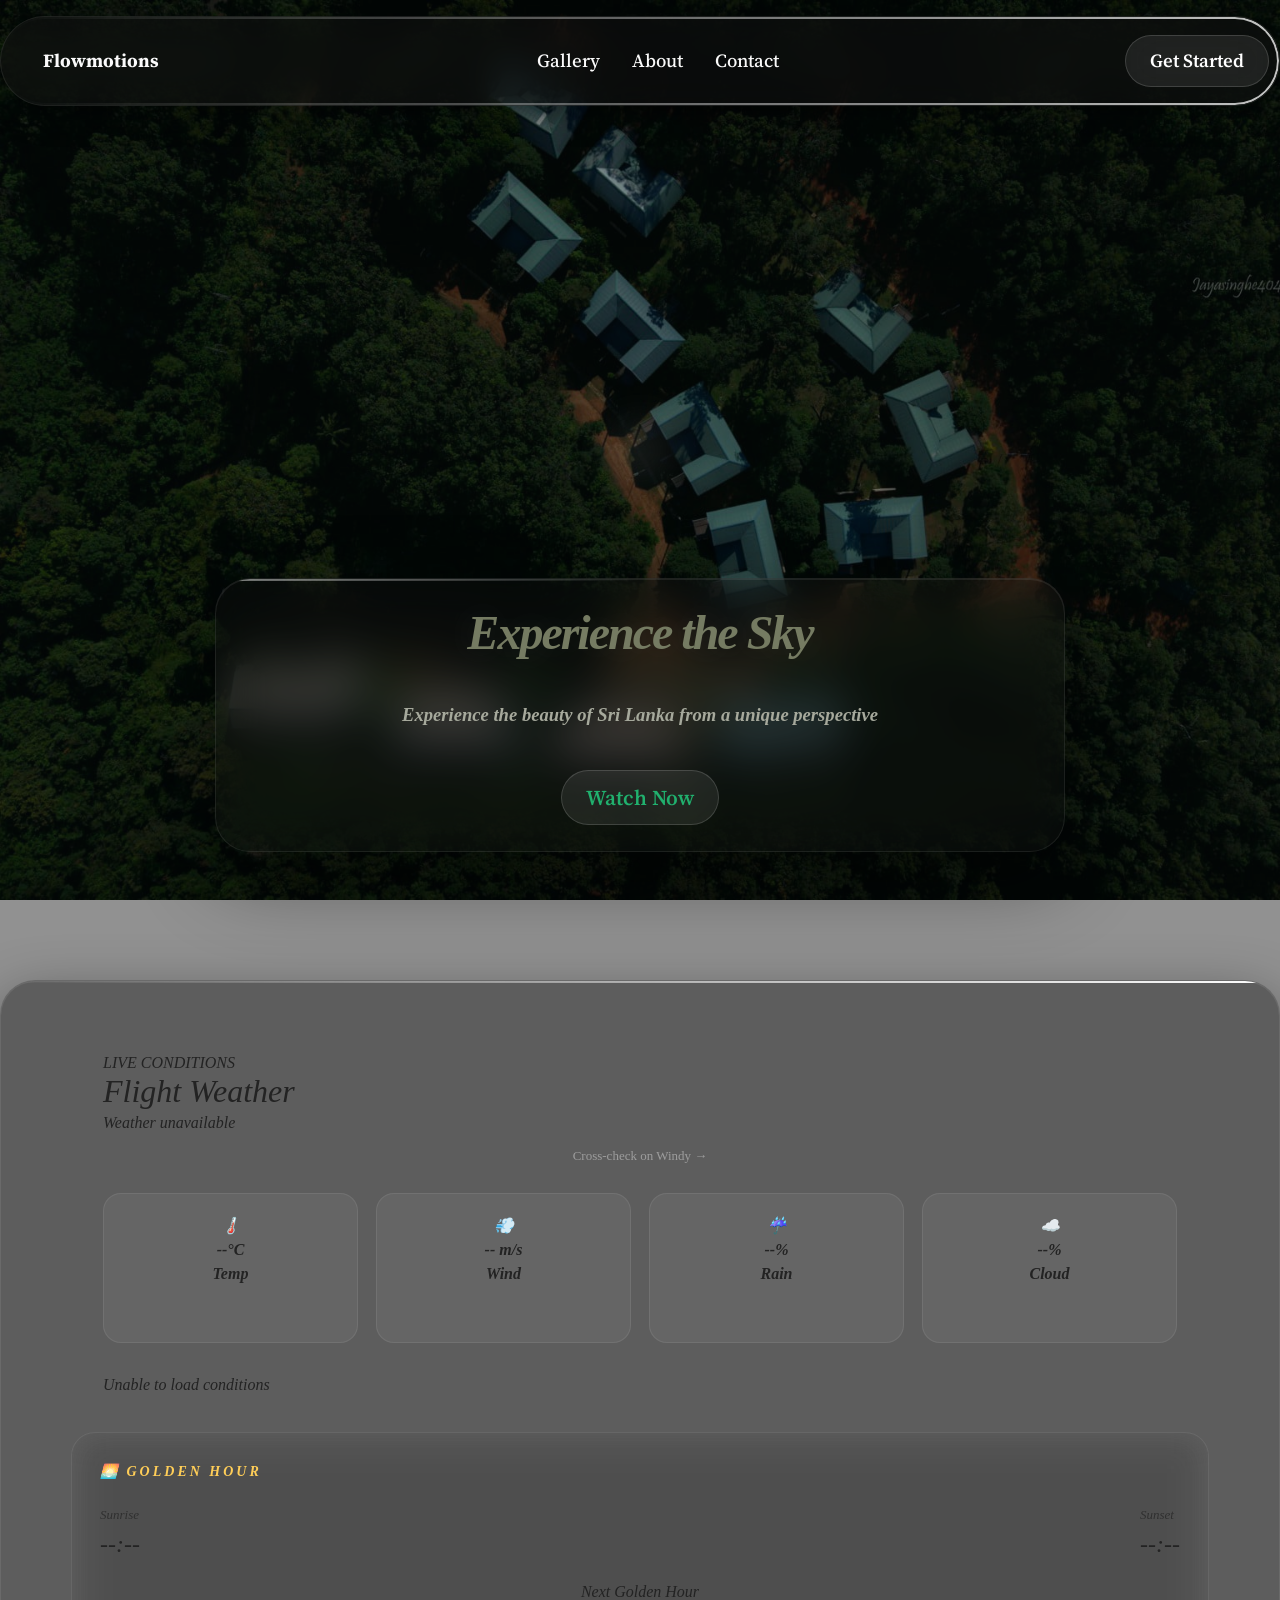
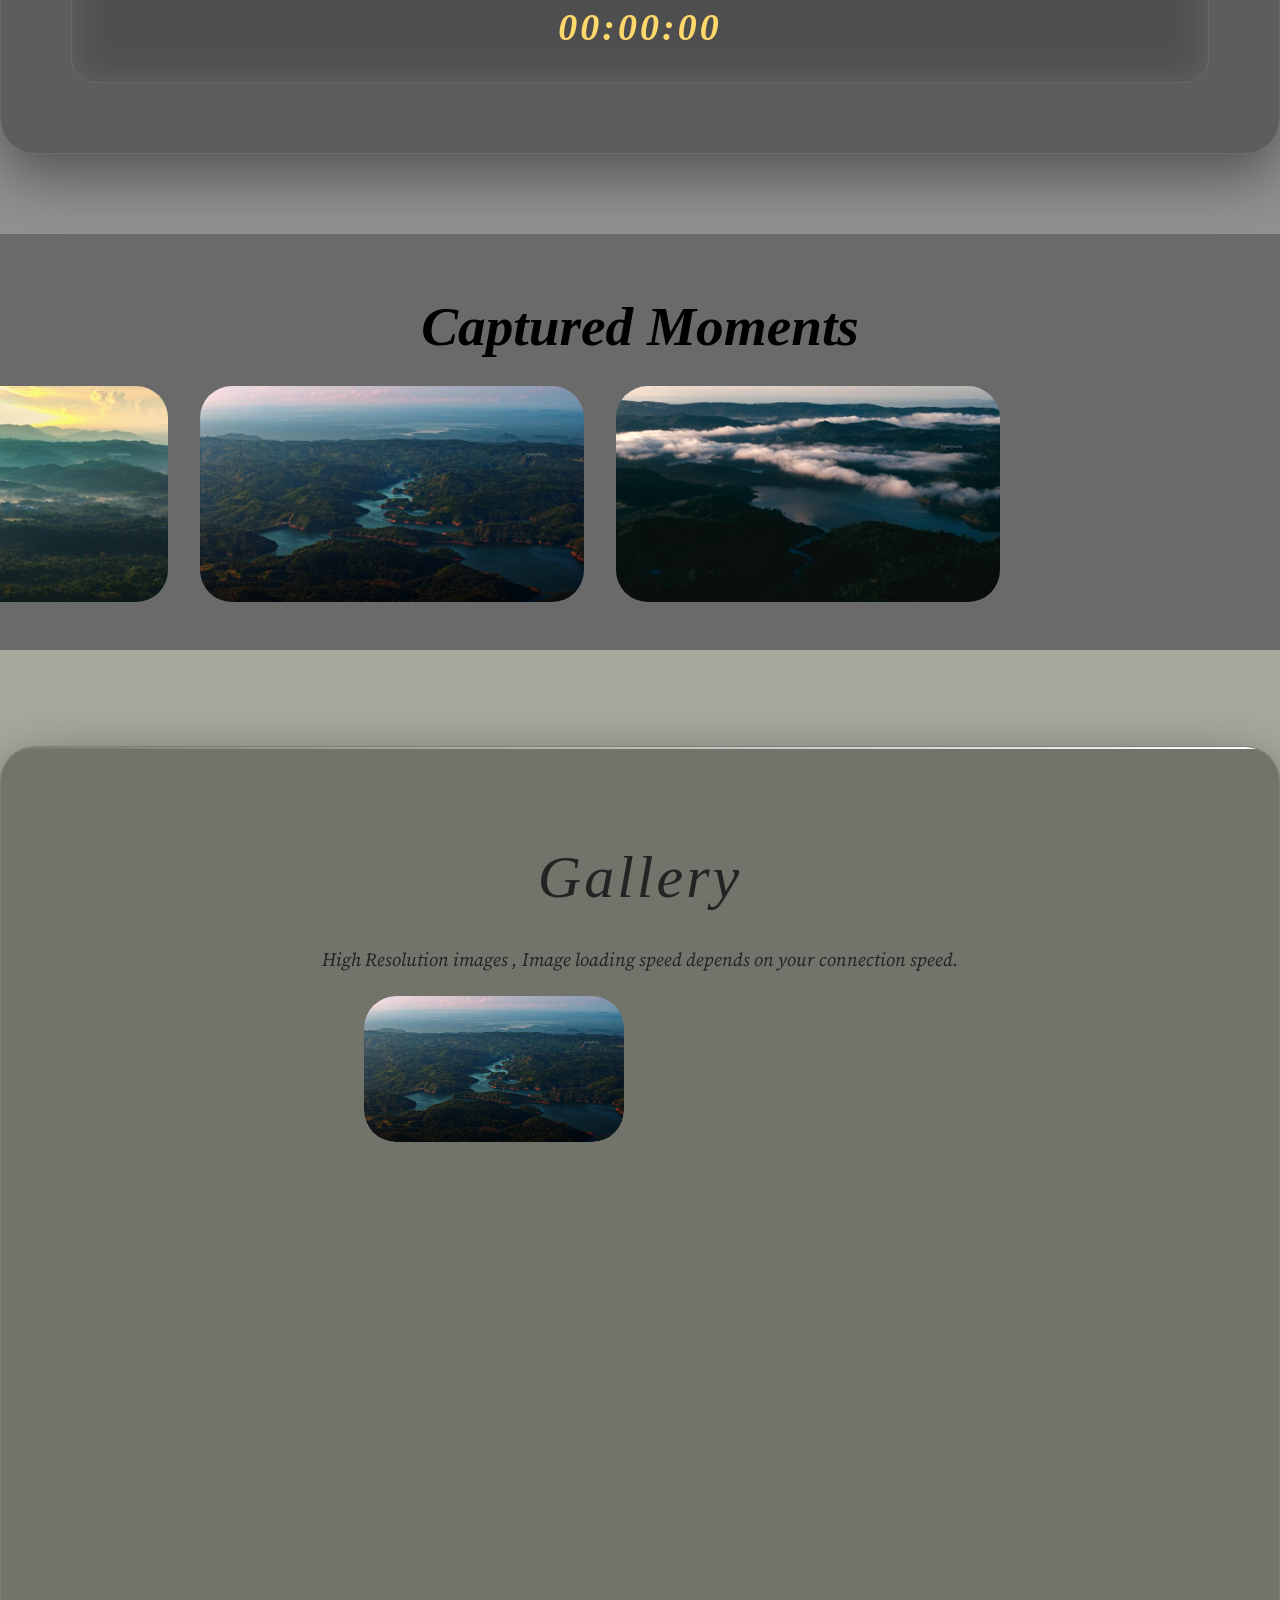
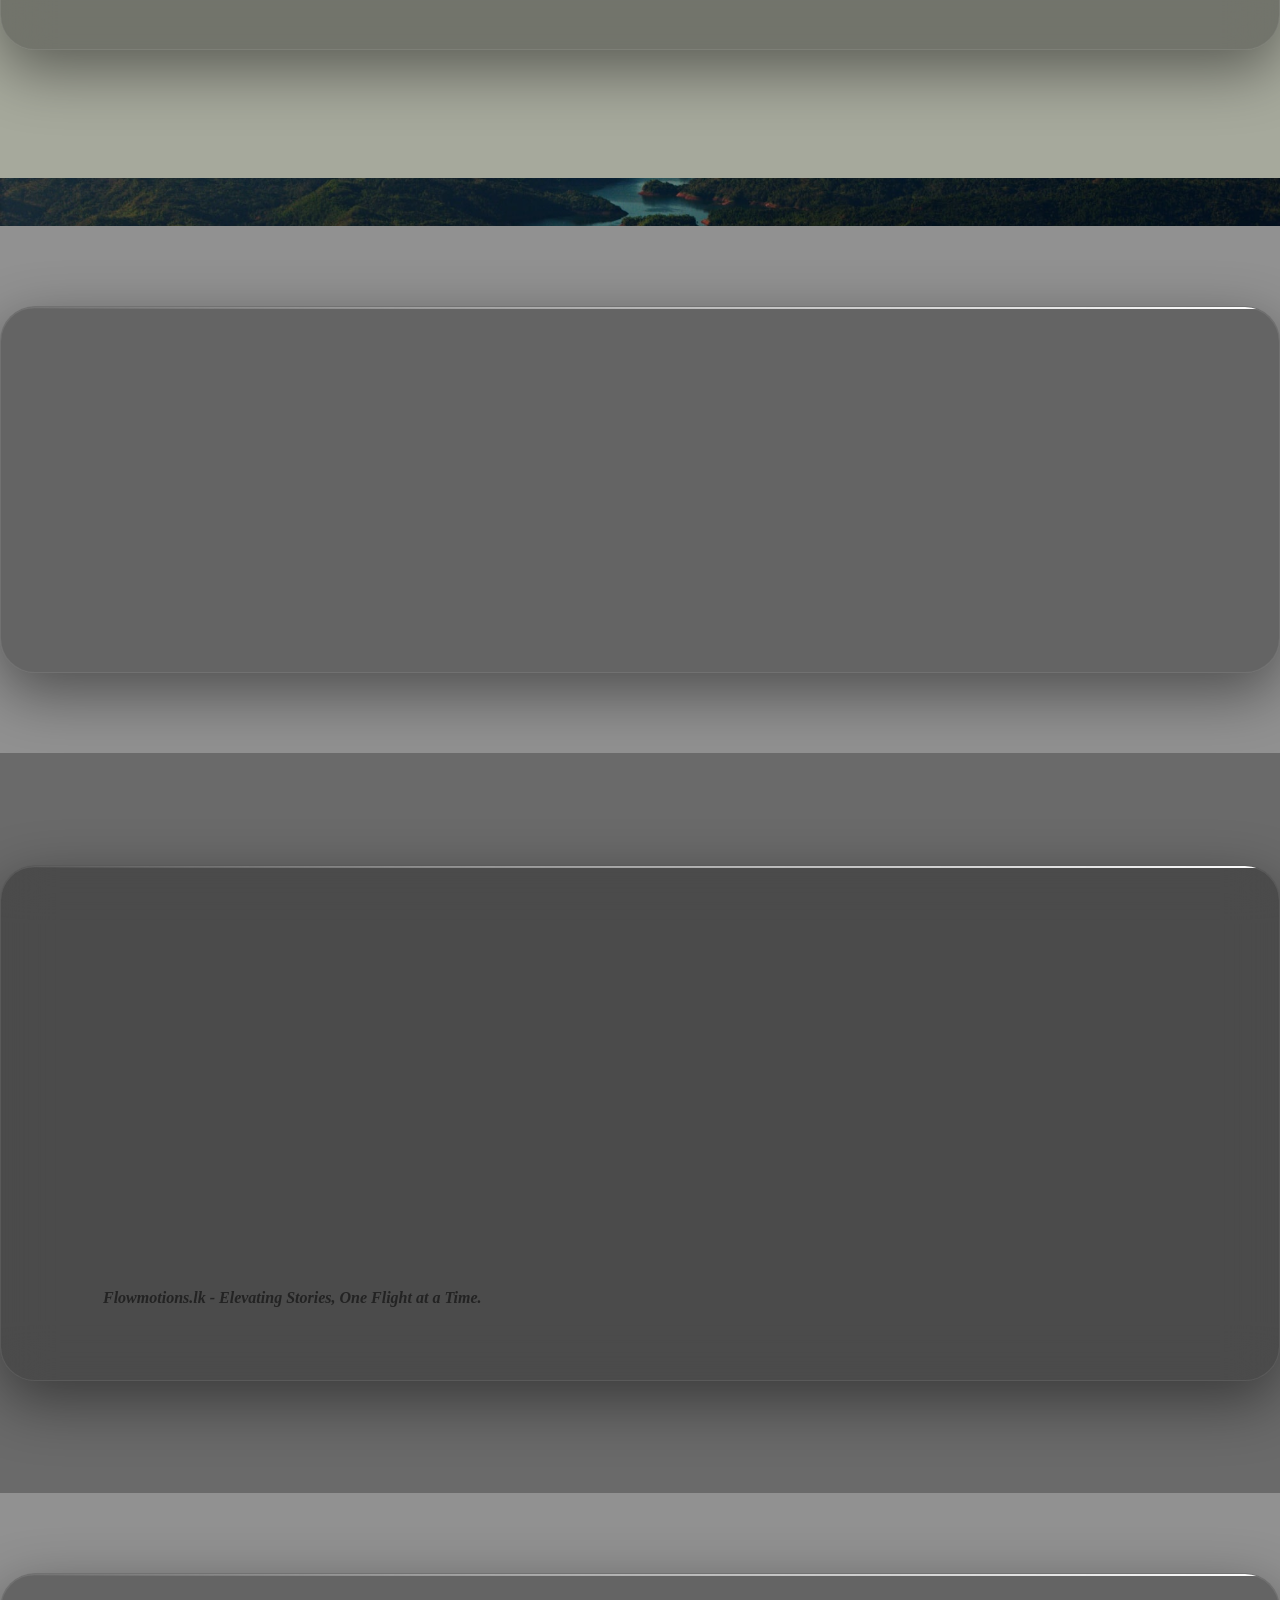
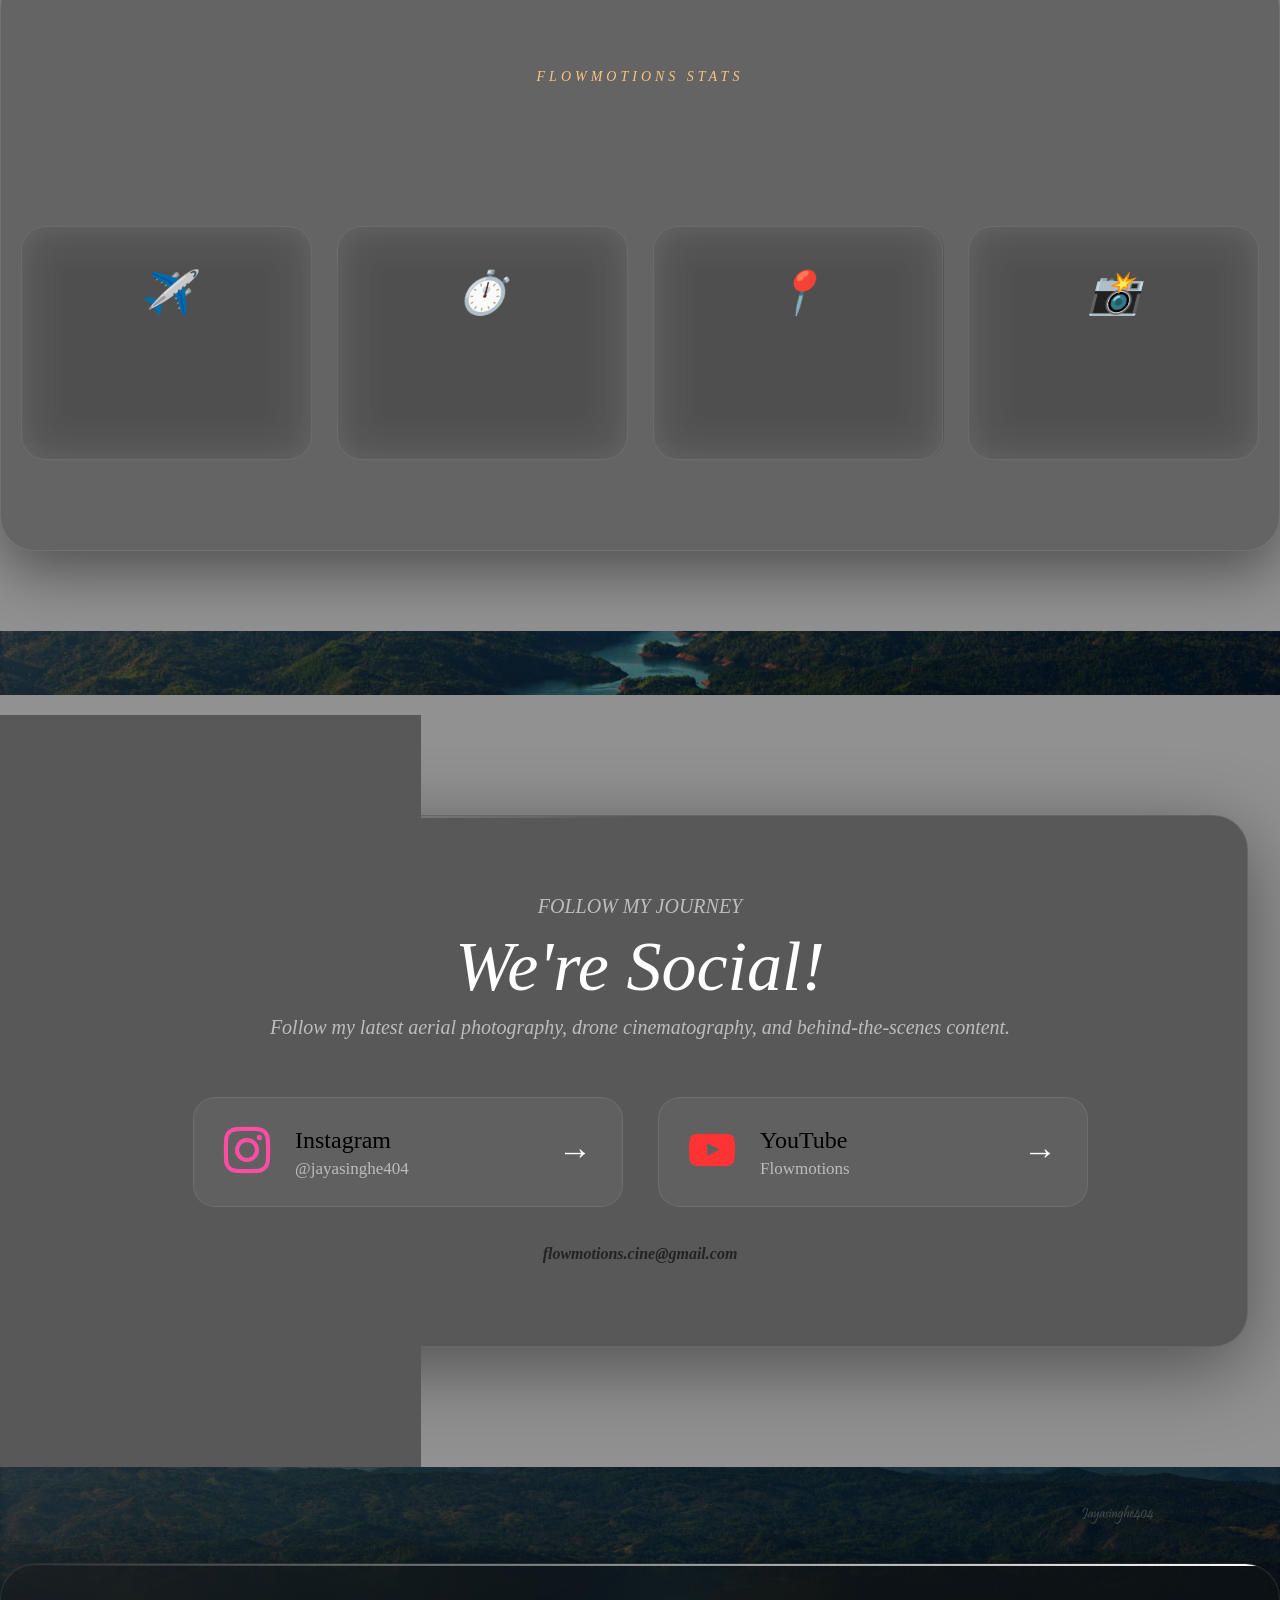
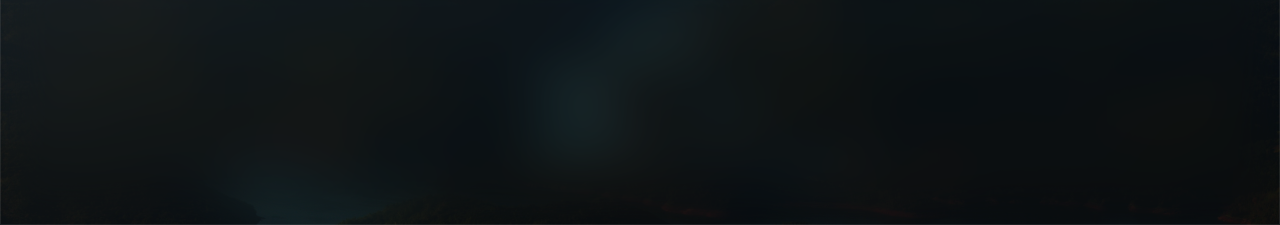
==== index.html @ 0fb9285e "Change video poster to local image asset Updated video poster image source to a local asset." ====
<!DOCTYPE html>

<html lang="en">
<head>
  <meta name="google-site-verification" content="vcNB2ekrt0d88tNezifN05sVceVccZGvPMyb8MnG2fQ" />
<meta charset="utf-8"/>
<meta name="referrer" content="strict-origin-when-cross-origin">
<meta content="IE=edge" http-equiv="X-UA-Compatible"/>
<meta content="Mobirise v6.1.12, mobirise.com" name="generator"/>
<meta content="width=device-width, initial-scale=1, minimum-scale=1" name="viewport"/><meta name="theme-color" content="#000000"/><link rel="preconnect" href="https://fonts.googleapis.com"><link rel="preconnect" href="https://fonts.gstatic.com" crossorigin>
<link href="assets/images/flowmotions-drone-logo.svg" rel="icon" type="image/svg+xml"/>
<link href="assets/images/flowmotions-drone-logo.svg" rel="apple-touch-icon"/><meta name="description" content="Flowmotions.lk is the portfolio of Theekshana Jayasinghe (Jayasinghe404), an NVQ Certified Drone Pilot specializing in professional aerial photography, drone videography, and cinematic content in Sri Lanka."/>
<title>Flowmotions.lk | Theekshana Jayasinghe (Jayasinghe404) | Drone Cinematography Sri Lanka</title>
<link href="assets/web/assets/mobirise-icons2/mobirise2.css" rel="stylesheet"/>
<link href="assets/bootstrap/css/bootstrap.min.css" rel="stylesheet"/>
<link href="assets/animatecss/animate.css" rel="stylesheet"/>
<link href="assets/dropdown/css/style.css" rel="stylesheet"/>
<link href="assets/socicon/css/styles.css" rel="stylesheet"/>
<link href="assets/theme/css/style.css" rel="stylesheet"/>
<link as="style" href="https://fonts.googleapis.com/css2?family=Source+Serif+4:wght@400;700&amp;display=swap&amp;display=swap" onload="this.onload=null;this.rel='stylesheet'" rel="preload"/>
<noscript><link href="https://fonts.googleapis.com/css2?family=Source+Serif+4:wght@400;700&amp;display=swap&amp;display=swap" rel="stylesheet"/></noscript>
<link as="style" href="assets/mobirise/css/mbr-additional.css?v=WQmqEn" rel="preload"/><link href="assets/mobirise/css/mbr-additional.css?v=WQmqEn" rel="stylesheet" type="text/css"/>
<script type="application/ld+json">

   {
  "@type": "Person",
  "@id": "https://flowmotions.lk/#person",
  "name": "Theekshana Jayasinghe",
  "alternateName": "Jayasinghe404",
  "jobTitle": "NVQ Certified Drone Pilot",
  "description": "Founder of Flowmotions.lk and an NVQ Certified Drone Pilot specializing in drone photography, aerial videography, and cinematic content across Sri Lanka.",
  "url": "https://flowmotions.lk",
  "image": "https://flowmotions.lk/assets/theekshana.jpg",
  "sameAs": [
    "https://www.instagram.com/jayasinghe404/"
  ]
}
</script>
<style>



html,
body{
    background:#919191;
    margin:0;
    padding:0;
}

/*=========================
FLOWMOTIONS HERO GLASS
=========================*/

.glass-hero{

max-width:850px;

margin:auto;

padding:70px 60px;

background:rgba(18,18,18,.28);

backdrop-filter:blur(24px);
-webkit-backdrop-filter:blur(24px);

border:1px solid rgba(255,255,255,.08);

border-radius:35px;

box-shadow:
0 25px 80px rgba(0,0,0,.45),
inset 0 1px rgba(255,255,255,.08);

position:relative;

overflow:hidden;

}

.glass-hero::before{

content:"";

position:absolute;

top:0;

left:-150%;

width:200%;

height:2px;

background:linear-gradient(
90deg,
transparent,
rgba(255,255,255,.9),
transparent
);

animation:heroLine 4s linear infinite;

}

@keyframes heroLine{

0%{
left:-150%;
}

100%{
left:150%;
}

}


.glass-hero{

text-align:center;

}


.glass-hero .display-1{

font-size:clamp(2rem,5vw,3rem);

letter-spacing:-2px;

text-shadow:
0 0 35px rgba(255,255,255,.12);

}



.btn{

border-radius:40px!important;

background:rgba(255,255,255,.08)!important;

backdrop-filter:blur(20px);

border:1px solid rgba(255,255,255,.15)!important;

transition:
transform .25s,
box-shadow .25s,
background .25s;

}

.btn:hover{

transform:translateY(-5px);

box-shadow:
0 15px 40px rgba(255,255,255,.15);

}





.glass-section{

background:rgba(18,18,18,.35);

backdrop-filter:blur(25px);

-webkit-backdrop-filter:blur(25px);

border:1px solid rgba(255,255,255,.08);

border-radius:35px;

box-shadow:
0 20px 60px rgba(0,0,0,.45),
inset 0 1px rgba(255,255,255,.08);

padding:70px;

margin:80px auto;

position:relative;

overflow:hidden;

}

.glass-section::before{
  content:"";
  position:absolute;
  left:0;
  top:0;
  width:200%;
  height:2px;
  background:linear-gradient(
    90deg,
    transparent,
    white,
    transparent
  );
  transform:translateX(-75%);
  will-change:transform;
  animation:glassLine 8s linear infinite;
  pointer-events:none;
  isolation:isolate;
  transform:translateZ(0);
}

@keyframes glassLine{
  0%{transform:translateX(-75%);}
  100%{transform:translateX(75%);}
}





/*==========================
FLOWMOTIONS SOCIAL SECTION
===========================*/

#social06-4{

padding:120px 0;

background:transparent;

}

.glass-social{

position:relative;

padding:80px;

border-radius:35px;

background:rgba(20,20,20,.45);

backdrop-filter:blur(25px);

border:1px solid rgba(255,255,255,.08);

box-shadow:
0 20px 80px rgba(0,0,0,.45);

overflow:hidden;

}

.glass-social::before{

content:"";

position:absolute;

left:-150%;

top:0;

width:200%;

height:2px;

background:linear-gradient(
90deg,
transparent,
white,
transparent
);

animation:shine 6s linear infinite;

}

.glass-social::after{

content:"";

position:absolute;

width:300px;

height:300px;

border-radius:50%;

background:white;

opacity:.03;

filter:blur(80px);

right:-120px;

top:-120px;

}

.social-heading{

text-align:center;

margin-bottom:60px;

}

.social-heading span{

color:#9d9d9d;

letter-spacing:8px;

font-size:13px;

}

.social-heading h2{

font-size:70px;

margin:15px 0;

color:#fff;

}

.social-heading p{

font-size:20px;

color:#bdbdbd;

}

.social-grid{

display:flex;

justify-content:center;

gap:35px;

flex-wrap:wrap;

}

.glass-card{

width:430px;

height:110px;

display:flex;

align-items:center;

padding:0 30px;

border-radius:22px;

background:rgba(255,255,255,.05);

border:1px solid rgba(255,255,255,.08);

text-decoration:none;

transition:.45s;

position:relative;

overflow:hidden;

}

.glass-card::before{

content:"";

position:absolute;

left:-150%;

top:0;

width:120%;

height:100%;

background:linear-gradient(
90deg,
transparent,
rgba(255,255,255,.15),
transparent
);

transition:1s;

}

.glass-card:hover::before{

left:150%;

}

.glass-card:hover{

transform:translateY(-10px) scale(1.02);

border-color:#ffffff;

box-shadow:
0 20px 60px rgba(255,255,255,.12);

}

.icon{

font-size:46px;

margin-right:25px;

}

.instagram .icon{

color:#ff4da6;

}

.youtube .icon{

color:#ff3333;

}

.text{

flex:1;

}

.text h3{

margin:0;

font-size:28px;

color:white;

}

.text p{

margin:5px 0 0;

font-size:17px;

color:#bcbcbc;

}

.arrow{

font-size:34px;

color:white;

transition:.4s;

}

.glass-card:hover .arrow{

transform:translateX(10px);

}

@keyframes shine{

0%{
left:-150%;
}

100%{
left:150%;
}

}

@media(max-width:768px){

.glass-social{

padding:45px 25px;

}

.social-heading h2{

font-size:42px;

}

.glass-card{

width:100%;

}

}



body::before{

content:"";

position:fixed;

width:100px;

height:100px;

border-radius:50%;

pointer-events:none;

left:var(--mouse-x);

top:var(--mouse-y);

transform:translate3d(-50%,-50%,0);

background:radial-gradient(circle,
rgba(255,255,255,.08),
transparent 70%);

filter:blur(10px);

mix-blend-mode:screen;

z-index:9999;

will-change:transform;

}


    


.credit-text{
    text-align:center;
    font-family:Arial, Helvetica, sans-serif;
    font-size:18px;
    font-weight:600;
    margin:20px 0;
    animation:float 3s ease-in-out infinite;
}

.credit-text span{
    background:linear-gradient(
        90deg,
        #b9b9b9,
        #cfcfcf,
        #a1a0a0,
        #000000,
        #8d8d8d,
        #d2d2d2
    );
    background-size:400% auto;
    -webkit-background-clip:text;
    -webkit-text-fill-color:transparent;
    animation:gradient 6s linear infinite;
    text-shadow:0 0 12px rgba(0,212,255,0.4);
}

@keyframes gradient{
    0%{
        background-position:0%;
    }
    100%{
        background-position:400%;
    }
}

@keyframes float{
    0%,100%{
        transform:translateY(0px);
    }
    50%{
        transform:translateY(-3px);
    }
}
</style>
<style>
.gallery-image{
opacity:0;
transform:translateY(80px) scale(.9);
transition:opacity .8s ease,transform .8s ease;
}
.gallery-image.show{
opacity:1;
transform:translateY(0) scale(1);
}

/* Flowmotions custom navbar effects */
#menu-5-vhtKfx4bVu .container{
    background:rgba(18,18,18,.55)!important;
    backdrop-filter:blur(18px);
    border:1px solid rgba(255,255,255,.08);
    border-radius:1000px;
    box-shadow:0 8px 30px rgba(0,0,0,.35);
    transition:.35s;
}
#menu-5-vhtKfx4bVu .container::before{
    content:"";
    position:absolute;
    inset:0;
    border-radius:100px;
    padding:2px;
    background:linear-gradient(90deg,transparent,rgba(255,255,255,.95),transparent);
    background-size:250% 100%;
    -webkit-mask:linear-gradient(#fff 0 0) content-box,linear-gradient(#fff 0 0);
    -webkit-mask-composite:xor;
    mask-composite:exclude;
    animation:flowBorder 6s linear infinite;
    pointer-events:none;
}
@keyframes flowBorder{
    from{background-position:250% 0;}
    to{background-position:-250% 0;}
}
#menu-5-vhtKfx4bVu .nav-link{
    position:relative;
    transition:.3s;
}
#menu-5-vhtKfx4bVu .nav-link:hover{
    color:#fff!important;
}
#menu-5-vhtKfx4bVu .nav-link::after{
    content:"";
    position:absolute;
    left:50%;
    bottom:-6px;
    width:0;
    height:2px;
    background:#fff;
    transition:.35s;
    transform:translateX(-50%);
}
#menu-5-vhtKfx4bVu .nav-link:hover::after{
    width:100%;
}
#menu-5-vhtKfx4bVu .btn{
    animation:pulseGlow 2s infinite;
}
@keyframes pulseGlow{
    0%,100%{box-shadow:0 0 0 rgba(255,255,255,0);}
    50%{box-shadow:0 0 18px rgba(255,255,255,.35);}

}


/*=============================
FLOWMOTIONS PRELOADER
=============================*/

#preloader{

position:fixed;

inset:0;

background:#050505;

display:flex;

justify-content:center;

align-items:center;

z-index:999999;

transition:opacity .8s ease,
visibility .8s ease;

}

#preloader.hide{

opacity:0;

visibility:hidden;

pointer-events:none;

}

.loader-content{

text-align:center;

animation:loaderFade 1.2s ease;

}

.loader-logo{

font-size:60px;

letter-spacing:10px;

font-weight:700;

color:#ffffff;

margin-bottom:15px;

background:none;

-webkit-background-clip:unset;

-webkit-text-fill-color:#ffffff;

}

.loader-text{

color:#aaa;

font-size:18px;

letter-spacing:4px;

margin-bottom:40px;

}

.loader-bar{

width:260px;

height:3px;

background:#222;

border-radius:50px;

overflow:hidden;

margin:auto;

}

.loader-bar span{

display:block;

height:100%;

width:0;

background:white;

animation:loading 1.6s ease forwards;

box-shadow:
0 0 10px white,
0 0 20px white;

}

@keyframes loading{

0%{

width:0;

}

100%{

width:100%;

}

}

@keyframes logoShine{

0%{

background-position:0%;

}

100%{

background-position:300%;

}

}

@keyframes loaderFade{

from{

opacity:0;

transform:translateY(20px);

}

to{

opacity:1;

transform:translateY(0);

}

}

/* Footer fix */
#footer-5-vhtKfx7h3N .glass-section{
    margin:80px auto 0 !important;   /* top right bottom left */
    border-radius:35px 35px 0 0;
}

#footer-5-vhtKfx7h3N{
    margin:0 !important;
    padding-bottom:0 !important;
    
}


#vnwmRFEIcv-modal .modal-dialog{
  max-width:100vw !important;
  width:100vw !important;
  height:100vh !important;
  margin:0 !important;
  display:flex !important;
  align-items:center !important;
  justify-content:center !important;
}

#vnwmRFEIcv-modal .modal-content{
  width:90% !important;
  max-width:90% !important;
  height:100% !important;
  margin:0 auto !important;
  display:flex !important;
  align-items:center !important;
  justify-content:center !important;
  background:transparent !important;
}
#vnwmRFEIcv-modal .carousel-control-prev{
  left:0px !important;
  background:transparent !important;
}

#vnwmRFEIcv-modal .carousel-control-next{
  right:0px !important;
  background:transparent !important;
}




/* ===== Modal open/close animation ===== */
#vnwmRFEIcv-modal .modal-dialog{
  opacity:0;
  transform:scale(0.92);
  transition:opacity .35s ease, transform .35s ease;
}
#vnwmRFEIcv-modal.show .modal-dialog{
  opacity:1;
  transform:scale(1);
}

/* ===== Gallery thumbnail hover zoom ===== */
.item-wrapper{
  overflow:hidden;
  border-radius:12px;
}
.item-wrapper img{
  transition:transform .5s ease, filter .5s ease;
}
.item-wrapper:hover img{
  transform:scale(1.08);
  filter:brightness(1.1);
}
.icon-wrapper{
  transition:opacity .35s ease, transform .35s ease;
  opacity:0;
  transform:scale(0.8);
}
.item-wrapper:hover .icon-wrapper{
  opacity:1;
  transform:scale(1);
}

/* ===== Carousel arrows hover ===== */
#vnwmRFEIcv-modal .carousel-control-prev-icon,
#vnwmRFEIcv-modal .carousel-control-next-icon{
  transition:transform .3s ease, opacity .3s ease;
  opacity:0.6;
}
#vnwmRFEIcv-modal .carousel-control-prev:hover .carousel-control-prev-icon{
  transform:translateX(-6px);
  opacity:1;
}
#vnwmRFEIcv-modal .carousel-control-next:hover .carousel-control-next-icon{
  transform:translateX(6px);
  opacity:1;
}

/* ===== Close button hover ===== */
#vnwmRFEIcv-modal .close{
  transition:transform .35s ease, opacity .3s ease;
  opacity:0.7;
}
#vnwmRFEIcv-modal .close:hover{
  transform:rotate(90deg) scale(1.15);
  opacity:1;
}

/* ===== Carousel slide fade (smoother than default) ===== */
#vnwmRFEIcv-modal .carousel-item{
  transition:opacity 1s ease-in-out !important;
}

/* ===== Nav links underline slide (you already have this, adding a subtle nav shadow lift) ===== */
#menu-5-vhtKfx4bVu .navbar-brand a{
  transition:letter-spacing .4s ease;
}
#menu-5-vhtKfx4bVu .navbar-brand a:hover{
  letter-spacing:2px;
}

/* ===== Social cards subtle float on load ===== */
.glass-card{
  animation:cardFadeUp .6s ease both;
}
.glass-card:nth-child(2){
  animation-delay:.15s;
}
@keyframes cardFadeUp{
  from{opacity:0; transform:translateY(25px);}
  to{opacity:1; transform:translateY(0);}
}

/*.........................................................*/

/* ============================================
   GLOBAL ANIMATIONS PASS
   ============================================ */

/* ===== Smooth scrolling ===== */
html{
  scroll-behavior:smooth;
}

/* ===== Fade-up utility (used by scroll-reveal JS) ===== */
.reveal-up{
  opacity:0;
  transform:translateY(40px);
  transition:opacity .8s ease, transform .8s ease;
}
.reveal-up.reveal-visible{
  opacity:1;
  transform:translateY(0);
}

/* ===== Hero section entrance ===== */
.glass-hero .display-1{
  animation:heroFadeDown 1s ease both;
}
.glass-hero .display-4{
  animation:heroFadeUp 1s ease .2s both;
}
.glass-hero .mbr-section-btn{
  animation:heroFadeUp 1s ease .4s both;
}
@keyframes heroFadeDown{
  from{opacity:0; transform:translateY(-30px);}
  to{opacity:1; transform:translateY(0);}
}
@keyframes heroFadeUp{
  from{opacity:0; transform:translateY(30px);}
  to{opacity:1; transform:translateY(0);}
}

/* ===== Hero button pulse + hover lift already exists via .btn, add glow pulse to Watch Now ===== */
.btn.btn-success-outline{
  animation:btnPulse 2.5s ease-in-out infinite;
}
@keyframes btnPulse{
  0%,100%{box-shadow:0 0 0 rgba(255,255,255,0);}
  50%{box-shadow:0 0 25px rgba(255,255,255,.25);}
}

/* ===== Marquee row (Captured Moments) — smooth continuous scroll ===== */
.grid-container-3{
  animation:marqueeScroll 30s linear infinite;
}
.grid-container:hover .grid-container-3{
  animation-play-state:paused;
}
@keyframes marqueeScroll{
  from{transform:translate3d(0,0,0);}
  to{transform:translate3d(-25%,0,0);}
}
.grid-item img{
  transition:transform .6s ease, filter .6s ease;
}
.grid-item:hover img{
  transform:scale(1.06);
  filter:brightness(1.1) saturate(1.15);
}


/* ===== Gallery section heading reveal ===== */
#gallery01-8 .content-head,
#gallery07-6 .content-head{

  transform:translateY(25px);
  transition:opacity .8s ease, transform .8s ease;
}
#gallery01-8 .content-head.reveal-visible,
#gallery07-6 .content-head.reveal-visible{
  opacity:1;
  transform:translateY(0);
}

/* ===== About section image + text ===== */
.article4 .image-wrapper img{
  transition:transform .6s ease, box-shadow .6s ease;
  border-radius:30px;
  
}

.article4 .image-wrapper img{
    width: 70%;
    max-width: 75%;
    height: 70%;
    border-radius: 30px;
}

.article4 .image-wrapper:hover img{
  transform:scale(1.00) rotate(-0.5deg);
  box-shadow:0 25px 60px rgba(254, 252, 252, 0.49);
}
.article4 .text-wrapper{
  transition:transform .3s ease;
}

/* ===== Social cards already animate on load; add hover glow pulse ===== */
.glass-card{
  will-change:transform;
}
.glass-card .icon{
  transition:transform .4s ease;
}
.glass-card:hover .icon{
  transform:scale(1.2) rotate(-8deg);
}



/* ===== Navbar entrance on load ===== */
#menu-5-vhtKfx4bVu .container{
  animation:navDrop .8s ease both;
}
@keyframes navDrop{
  from{opacity:0; transform:translateY(-25px);}
  to{opacity:1; transform:translateY(0);}
}

/* ===== Preloader logo pulse while loading ===== */
.loader-logo{
  animation:loaderFade 1.2s ease, logoGlow 1.6s ease-in-out infinite;
}
@keyframes logoGlow{
  0%,100%{text-shadow:0 0 10px rgba(255,255,255,.2);}
  50%{text-shadow:0 0 25px rgba(255,255,255,.6);}
}

/* ===== Section headings — subtle letter-spacing expand on view ===== */
.mbr-section-title{
  transition:letter-spacing .6s ease;
}

/* ===== Respect reduced motion preference ===== */
@media (prefers-reduced-motion: reduce){
  *{
    animation-duration:.001ms !important;
    animation-iteration-count:1 !important;
    transition-duration:.001ms !important;
    scroll-behavior:auto !important;
  }
}
/*non clickable*/

#gallery07-6 .mbr-section-title{
  transition:transform .2000s ease-out;
  cursor:default;
  user-select:none;
  will-change:transform;
}
#gallery07-6 .mbr-section-title{
  cursor:default;
  user-select:none;
  will-change:transform;
  transition:transform .1500s ease-out;
}


#flight-conditions.glass-section{
  backdrop-filter:none !important;
  -webkit-backdrop-filter:none !important;
  background:rgba(52, 52, 52, 0.55) !important;
}


.weather-grid{
    display:grid;
    grid-template-columns:repeat(4,1fr);
    gap:18px;
    margin:30px auto;
}

.weather-card{
    width:100%;
    min-height:150px;
    padding:20px 12px;
    border-radius:18px;
    background:rgba(255,255,255,.05);
    border:1px solid rgba(255,255,255,.08);
    text-align:center;
    transition:.3s;
}

.weather-card:hover{
    transform:translateY(-6px);
    border-color:#fff;
}

@media (max-width:768px){

.weather-grid{
    display:grid;
    grid-template-columns:repeat(2,minmax(140px,1fr));
    gap:18px;
    justify-content:center;
}

.weather-card{
    min-height:170px;
    padding:20px 14px;
}

.w-icon{
    font-size:30px;
}

.w-value{
    font-size:22px;
    line-height:1.2;
}

.w-label{
    font-size:15px;
    line-height:1.3;
    word-break:keep-all;
}
.weather-grid{
    max-width:340px;
    margin:35px auto;
}
}



.flight-section{
    padding:90px 20px;
    text-align:center;
}

.flight-subtitle{
    color:#f9c57d;
    font-size:14px;
    letter-spacing:4px;
    text-transform:uppercase;
}

.flight-title{
    font-size:52px;
    margin:10px 0;
    color:#fff;
}

.flight-desc{
    color:#bdbdbd;
    margin-bottom:50px;
}

.flight-grid{
    display:grid;
    grid-template-columns:repeat(4,1fr);
    gap:25px;
}

.flight-card{
    background:rgba(255,255,255,.05);
    backdrop-filter:blur(20px);
    border:1px solid rgba(255,255,255,.08);
    border-radius:24px;
    padding:35px 20px;
    transition:.4s;
}

.flight-card:hover{
    transform:translateY(-10px);
    border-color:#ffffff;
    box-shadow:0 20px 50px rgb(255, 255, 255);
}

.flight-icon{
    font-size:42px;
    margin-bottom:15px;
}

.flight-card h3{
    font-size:42px;
    color:#fff;
    margin:10px 0;
}

.flight-card p{
    color:#cfcfcf;
    letter-spacing:1px;
}

@media(max-width:768px){

.flight-grid{
    grid-template-columns:repeat(2,1fr);
}

.flight-card{
    padding:25px 15px;
}

.flight-title{
    font-size:36px;
}

.flight-card h3{
    font-size:30px;
}

}



.golden-card{

margin-top:35px;

padding:28px;

border-radius:24px;

background:rgba(255,255,255,.05);

border:1px solid rgba(255,255,255,.08);

backdrop-filter:blur(18px);

}

.golden-header{

font-size:14px;

letter-spacing:3px;

color:#ffce58;

margin-bottom:20px;

}

.golden-grid{

display:flex;

justify-content:space-between;

margin-bottom:20px;

}

.golden-label{

font-size:13px;

opacity:.7;

}

.golden-grid h3{

margin-top:6px;

font-size:24px;

}

.countdown{

text-align:center;

}

.countdown p{

opacity:.7;

margin-bottom:8px;

}

#goldenCountdown{

font-size:38px;

color:#ffd86b;

font-weight:700;

letter-spacing:3px;

}

@media(max-width:768px){

.golden-grid{

flex-direction:column;

gap:20px;

}

#goldenCountdown{

font-size:28px;

}

}


/* ============================================
   MOBILE OPTIMIZATION PASS
   ============================================ */
@media(max-width:768px){

  /* ===== Hero ===== */
  .glass-hero{
    max-width:92%;
    padding:40px 22px;
    border-radius:24px;
  }
  .glass-hero .display-1{
    font-size:1.9rem;
    letter-spacing:-1px;
  }
  .glass-hero .display-4{
    font-size:15px;
    line-height:1.5;
  }

  /* ===== All glass sections ===== */
  .glass-section{
    padding:35px 20px;
    margin:40px auto;
    border-radius:24px;
    width:92%;
  }

  /* ===== Navbar ===== */
  #menu-5-vhtKfx4bVu .container{
    border-radius:24px;
    padding:8px 16px;
  }
  #menu-5-vhtKfx4bVu .navbar-caption{
    font-size:20px;
  }
  .navbar-collapse{
    background:rgba(15,15,15,.92);
    backdrop-filter:blur(20px);
    border-radius:18px;
    padding:15px;
    margin-top:10px;
  }

  /* ===== Weather heading ===== */
  .weather-heading h2{
    font-size:34px;
  }
  .weather-heading span{
    font-size:11px;
    letter-spacing:5px;
  }
  .flight-status{
    font-size:14px;
    padding:16px 18px;
  }

  /* ===== Golden hour card ===== */
  .golden-card{
    padding:20px;
  }

  /* ===== Flight stats ===== */
  .flight-title{
    font-size:32px;
  }
  .flight-desc{
    font-size:14px;
    margin-bottom:30px;
  }
  .flight-card{
    padding:22px 14px;
  }
  .flight-card h3{
    font-size:26px;
  }
  .flight-icon{
    font-size:32px;
  }

  /* ===== Gallery heading ===== */
  #gallery01-8 h3 em{
    font-size:38px !important;
  }
  #gallery01-8 .mbr-section-subtitle{
    font-size:14px;
  }

  /* ===== Captured Moments marquee ===== */
  #gallery07-6 .mbr-section-title em{
    font-size:26px;
  }
  .grid-item img{
    height:180px;
    object-fit:cover;
  }

  /* ===== About section ===== */
  .article4 .image-wrapper{
    margin-bottom:25px;
  }
  .article4 .text-wrapper h1{
    font-size:30px;
  }
  .article4 .text-wrapper p{
    font-size:15px;
  }

  /* ===== Social section ===== */
  .social-heading h2{
    font-size:36px;
  }
  .social-heading p{
    font-size:15px;
  }
  .glass-card{
    height:auto;
    padding:18px 20px;
  }
  .icon{
    font-size:34px;
    margin-right:16px;
  }
  .text h3{
    font-size:20px;
  }
  .text p{
    font-size:14px;
  }

  /* ===== Footer ===== */
  #footer-5-vhtKfx7h3N .copyright{
    font-size:13px;
    line-height:1.6;
  }

  /* ===== Gallery modal (lightbox) tighter on mobile ===== */
  #vnwmRFEIcv-modal .modal-content{
    width:100% !important;
  }
  #vnwmRFEIcv-modal .carousel-control-prev,
  #vnwmRFEIcv-modal .carousel-control-next{
    width:44px !important;
  }

  /* ===== Reduce blur intensity for phone GPUs (perf) ===== */
  .glass-hero,
  .glass-section,
  .glass-social,
  .flight-card,
  .golden-card{
    backdrop-filter:blur(14px) !important;
    -webkit-backdrop-filter:blur(14px) !important;
  }

  /* ===== Disable heavy hover-only effects on touch (they can stick after tap) ===== */
  .item-wrapper:hover img{
    transform:none;
  }
  .article4 .image-wrapper:hover img{
    transform:none;
  }
}

/* ===== Kill mouse-follow glow + dodge-text on touch devices entirely ===== */
@media(hover:none) and (pointer:coarse){
  body::before{
    display:none !important;
  }
}

.bts-grid{
    display:grid;
    grid-template-columns:repeat(auto-fit,minmax(320px,1fr));
    gap:25px;
    margin-top:35px;
}

.bts-card{

    background:rgba(255,255,255,.05);
    backdrop-filter:blur(18px);
    border:1px solid rgba(255,255,255,.08);

    border-radius:22px;

    padding:18px;

    overflow:hidden;

    transition:
        transform .35s ease,
        box-shadow .35s ease,
        border-color .35s ease;

}

.bts-card:hover{

    transform:translateY(-10px) scale(1.02);

    border-color:white;

    box-shadow:
        0 20px 50px rgba(255,255,255,.15);

}
.bts-card:hover{
    transform:translateY(-8px);
}

.bts-card video{

    width:100%;

    height:240px;

    object-fit:cover;

    border-radius:16px;

    transition:transform .5s ease;

}
.bts-card:hover video{

    transform:scale(1.05);

}

.bts-card::before{

    content:"";

    position:absolute;

    left:-150%;

    top:0;

    width:220%;

    height:2px;

    background:linear-gradient(
        90deg,
        transparent,
        white,
        transparent
    );

    animation:btsShine 6s linear infinite;

}

@keyframes btsShine{

    from{
        left:-150%;
    }

    to{
        left:150%;
    }

}

.bts-card h4{
    margin-top:18px;
}

.bts-card p{
    opacity:.8;
}




</style></head>
<body id="top">
<!-- Analytics -->
<!-- Google tag (gtag.js) -->
<script async="" src="https://www.googletagmanager.com/gtag/js?id=G-R07HFPCK7S"></script>
<script>
  window.dataLayer = window.dataLayer || [];
  function gtag(){dataLayer.push(arguments);}
  gtag('js', new Date());

  gtag('config', 'G-R07HFPCK7S');
</script>
<!-- /Analytics -->

<div id="preloader">

    <div class="loader-content">

        <p class="loader-logo">
            <em style="font-weight: bold; font-family: 'Monaco', 'Trebuchet MS';color: #ffffff; font-size: 30px; letter-spacing: 10px;">FLOWMOTIONS</em>
        </p>

        <p class="loader-text">
            <em style="font-weight: bold; font-family: 'Monaco', 'Trebuchet MS';">Preparing Your Journey...</em>
        </p>

        <div class="loader-bar">

            <span></span>

        </div>

    </div>

</div>


<section class="menu menu2 cid-vhtKfx4bVu" data-bs-version="5.1" id="menu-5-vhtKfx4bVu" once="menu">
<nav class="navbar navbar-dropdown navbar-expand-lg">
<div class="container">
<div class="navbar-brand">
<span class="navbar-caption-wrap"><a class="navbar-caption text-white display-4" href="index.html#top">Flowmotions</a></span>
</div>
<button aria-controls="navbarSupportedContent" aria-expanded="false" aria-label="Toggle navigation" class="navbar-toggler" data-bs-target="#navbarSupportedContent" data-bs-toggle="collapse" type="button">
<div class="hamburger">
<span></span>
<span></span>
<span></span>
<span></span>
</div>
</button>
<div class="collapse navbar-collapse" id="navbarSupportedContent">
<ul class="navbar-nav nav-dropdown" data-app-modern-menu="true"><li class="nav-item">
<a class="nav-link link text-white text-primary display-4" href="index.html#gallery01-8">Gallery</a>
</li><li class="nav-item">
<a aria-expanded="false" class="nav-link link text-white text-primary display-4" href="index.html#about-us-4-vhtKfx5i6N">About</a>
</li>
<li class="nav-item">
<a class="nav-link link text-white text-primary display-4" href="index.html#social06-4">Contact</a>
</li></ul>
<div class="navbar-buttons mbr-section-btn"><a class="btn btn-black display-4" href="index.html#gallery01-8">Get Started</a></div>
</div>
</div>
</nav>
</section>
<section class="header18 cid-vhtKfx51de mbr-fullscreen" data-bs-version="4.1" id="hero-15-vhtKfx51de">
<div class="mbr-overlay" style="opacity: 0.5; background-color: rgb(5, 10, 10);"></div>
<div class="container">
<div class="row">
<div class="content-wrap col-12 col-md-12 glass-hero">
<h3 class="mbr-section-title mbr-fonts-style mbr-white mb-4 display-1"><em style="font-weight: bold; font-family: 'Monaco', 'Trebuchet MS';">Experience the Sky</h3>
<p class="mbr-fonts-style mbr-text mbr-white mb-4 display-4"><em style="font-weight: bold; font-family: 'Monaco', 'Trebuchet MS';">Experience the beauty of Sri Lanka from a unique perspective</em></p>
<p class="credit-text">
</p>
<div class="mbr-section-btn"><a class="btn btn-success-outline display-7" href="index.html#gallery01-8">Watch Now</a></div>
</div>
</div>
</div>
</section>




<section id="flight-conditions" class="glass-section">
  <div class="container">
    <div class="weather-heading">
      <span>LIVE CONDITIONS</span>
      <h2>Flight Weather</h2>
      <p id="weather-location">Detecting location...</p>
      <p style="text-align:center;margin-top:15px;">
  <a href="https://www.windy.com" target="_blank" rel="noopener" style="color:#9d9d9d;font-size:13px;">
    Cross-check on Windy →
  </a>
</p>
    </div>

    <div class="weather-grid" id="weather-grid">
      <div class="weather-card">
        <div class="w-icon" id="w-temp-icon">🌡️</div>
        <div class="w-value" id="w-temp">--°C</div>
        <div class="w-label">Temp</div>
      </div>
      <div class="weather-card">
        <div class="w-icon" id="w-wind-icon">💨</div>
        <div class="w-value" id="w-wind">-- m/s</div>
        <div class="w-label">Wind</div>
      </div>
      <div class="weather-card">
        <div class="w-icon" id="w-rain-icon">☔</div>
        <div class="w-value" id="w-rain">--%</div>
        <div class="w-label">Rain</div>
      </div>
      <div class="weather-card">
        <div class="w-icon" id="w-cloud-icon">☁️</div>
        <div class="w-value" id="w-cloud">--%</div>
        <div class="w-label">Cloud</div>
      </div>
    </div>

    <div class="flight-status" id="flight-status">
      <span id="flight-status-text">Checking flight conditions...</span>
    </div>
  </div>
  <div class="golden-card">

    <div class="golden-header">
        🌅 GOLDEN HOUR
    </div>

    <div class="golden-grid">

        <div>
            <span class="golden-label">Sunrise</span>
            <h3 id="sunriseTime">--:--</h3>
        </div>

        <div>
            <span class="golden-label">Sunset</span>
            <h3 id="sunsetTime">--:--</h3>
        </div>

    </div>

    <div class="countdown">

        <p>Next Golden Hour</p>

        <h2 id="goldenCountdown">
            00:00:00
        </h2>

    </div>

</div>

</section>







<section class="gallery07 cid-vntQlmviOI" data-bs-version="5.1" id="gallery07-6">
<div class="container-fluid gallery-wrapper">
<div class="row justify-content-center">
<div class="col-12 content-head">
<div class="mbr-section-head mb-5">
<h4 class="mbr-section-title mbr-fonts-style align-center mb-0 display-2">
<em style="font-weight: bold; font-family: 'impactBahnschrift SemiBold', 'Trebuchet MS';">Captured Moments</em></h4>
</div>
</div>
</div>
<div class="grid-container">
<div class="grid-container-3 moving-left" style="transform: translate3d(-200px, 0px, 0px);">
<div class="grid-item">
<img loading="lazy" decoding="async" alt="Mobirise Website Builder" src="assets/images/mount00086400201-921x518.webp"/>
</div>
<div class="grid-item">
<img loading="lazy" decoding="async" alt="Portfolio" src="assets/images/lakes00086400-921x518.webp"/>
</div>
<div class="grid-item">
<img loading="lazy" decoding="async" alt="Mobirise Website Builder" src="assets/images/lake00086400201-921x518.webp"/>
</div>
<div class="grid-item">
<img loading="lazy" decoding="async" alt="Mobirise Website Builder" src="assets/images/road20bird00086400-921x518.webp"/>
</div>
</div>
</div>
</div>
</section>

<div class="container-fluid">
<div class="row">
</div>
</div>

<section class="gallery1 mbr-gallery cid-vntWBSy0Kn" data-bs-version="5.1" id="gallery01-8">
<div class="container glass-section">
<div class="row justify-content-center">
<div class="col-12 content-head">
<div class="mb-5">
<h3 class="mbr-section-title mbr-fonts-style align-center m-0 display-2"><em style="font-family: 'impactBahnschrift SemiBold', 'Trebuchet MS';letter-spacing: 3px;font-size: 60px;">Gallery</em></h3>
<h4 class="mbr-section-subtitle mbr-fonts-style align-center mb-0 mt-4 display-4">High Resolution images , Image loading speed depends on your connection speed.</h4>
</div>
</div>
</div>
<div class="row mbr-gallery">
<div class="col-12 col-md-6 col-lg-3 item gallery-image">
<div class="item-wrapper mb-3" data-bs-target="#vnwmRFEIcv-modal" data-bs-toggle="modal">
<img loading="lazy" decoding="async" alt="Lake" class="w-100" data-bs-slide-to="0" data-bs-target="#lb-vnwmRFEIcv" src="assets/images/timeline-1.webp"/>
<div class="icon-wrapper">
<span class="mobi-mbri mobi-mbri-search mbr-iconfont mbr-iconfont-btn"></span>
</div>
</div>
</div>
<div class="col-12 col-md-6 col-lg-3 item gallery-image">
<div class="item-wrapper mb-3" data-bs-target="#vnwmRFEIcv-modal" data-bs-toggle="modal">
<img loading="lazy" decoding="async" alt="samanalawewa reservoir" class="w-100" data-bs-slide-to="1" data-bs-target="#lb-vnwmRFEIcv" src="assets/images/lakes.webp"/>
<div class="icon-wrapper">
<span class="mobi-mbri mobi-mbri-search mbr-iconfont mbr-iconfont-btn"></span>
</div>
</div>
</div>
<div class="col-12 col-md-6 col-lg-3 item gallery-image">
<div class="item-wrapper mb-3" data-bs-target="#vnwmRFEIcv-modal" data-bs-toggle="modal">
<img loading="lazy" decoding="async" alt="sunset" class="w-100" data-bs-slide-to="2" data-bs-target="#lb-vnwmRFEIcv" src="assets/images/sky-2.webp"/>
<div class="icon-wrapper">
<span class="mobi-mbri mobi-mbri-search mbr-iconfont mbr-iconfont-btn"></span>
</div>
</div>
</div>
<div class="col-12 col-md-6 col-lg-3 item gallery-image">
<div class="item-wrapper mb-3" data-bs-target="#vnwmRFEIcv-modal" data-bs-toggle="modal">
<img loading="lazy" decoding="async" alt="field" class="w-100" data-bs-slide-to="3" data-bs-target="#lb-vnwmRFEIcv" src="assets/images/photo-album-1.webp"/>
<div class="icon-wrapper">
<span class="mobi-mbri mobi-mbri-search mbr-iconfont mbr-iconfont-btn"></span>
</div>
</div>
</div>
<div class="col-12 col-md-6 col-lg-3 item gallery-image">
<div class="item-wrapper mb-3" data-bs-target="#vnwmRFEIcv-modal" data-bs-toggle="modal">
<img loading="lazy" decoding="async" alt="samanala reservoir" class="w-100" data-bs-slide-to="4" data-bs-target="#lb-vnwmRFEIcv" src="assets/images/lake.webp"/>
<div class="icon-wrapper">
<span class="mobi-mbri mobi-mbri-search mbr-iconfont mbr-iconfont-btn"></span>
</div>
</div>
</div>
<div class="col-12 col-md-6 col-lg-3 item gallery-image">
<div class="item-wrapper mb-3" data-bs-target="#vnwmRFEIcv-modal" data-bs-toggle="modal">
<img loading="lazy" decoding="async" alt="belihuloya" class="w-100" data-bs-slide-to="5" data-bs-target="#lb-vnwmRFEIcv" src="assets/images/mount-layer.webp"/>
<div class="icon-wrapper">
<span class="mobi-mbri mobi-mbri-search mbr-iconfont mbr-iconfont-btn"></span>
</div>
</div>
</div>
<div class="col-12 col-md-6 col-lg-3 item gallery-image">
<div class="item-wrapper mb-3" data-bs-target="#vnwmRFEIcv-modal" data-bs-toggle="modal">
<img loading="lazy" decoding="async" alt="sunset" class="w-100" data-bs-slide-to="6" data-bs-target="#lb-vnwmRFEIcv" src="assets/images/sunset00086400.webp"/>
<div class="icon-wrapper">
<span class="mobi-mbri mobi-mbri-search mbr-iconfont mbr-iconfont-btn"></span>
</div>
</div>
</div>
<div class="col-12 col-md-6 col-lg-3 item gallery-image">
<div class="item-wrapper mb-3" data-bs-target="#vnwmRFEIcv-modal" data-bs-toggle="modal">
<img loading="lazy" decoding="async" alt="morning" class="w-100" data-bs-slide-to="7" data-bs-target="#lb-vnwmRFEIcv" src="assets/images/sun00086400.webp"/>
<div class="icon-wrapper">
<span class="mobi-mbri mobi-mbri-search mbr-iconfont mbr-iconfont-btn"></span>
</div>
</div>
</div><div class="col-12 col-md-6 col-lg-3 item gallery-image">
<div class="item-wrapper mb-3" data-bs-target="#vnwmRFEIcv-modal" data-bs-toggle="modal">
<img loading="lazy" decoding="async" alt="morning" class="w-100" data-bs-slide-to="8" data-bs-target="#lb-vnwmRFEIcv" src="assets/images/col3-86400.webp"/>
<div class="icon-wrapper">
<span class="mobi-mbri mobi-mbri-search mbr-iconfont mbr-iconfont-btn"></span>
</div>
</div>
</div><div class="col-12 col-md-6 col-lg-3 item gallery-image">
<div class="item-wrapper mb-3" data-bs-target="#vnwmRFEIcv-modal" data-bs-toggle="modal">
<img loading="lazy" decoding="async" alt="morning" class="w-100" data-bs-slide-to="9" data-bs-target="#lb-vnwmRFEIcv" src="assets/images/road-bird.webp"/>
<div class="icon-wrapper">
<span class="mobi-mbri mobi-mbri-search mbr-iconfont mbr-iconfont-btn"></span>
</div>
</div>
</div><div class="col-12 col-md-6 col-lg-3 item gallery-image">
<div class="item-wrapper mb-3" data-bs-target="#vnwmRFEIcv-modal" data-bs-toggle="modal">
<img loading="lazy" decoding="async" alt="morning" class="w-100" data-bs-slide-to="10" data-bs-target="#lb-vnwmRFEIcv" src="assets/images/mount-layer-2.webp"/>
<div class="icon-wrapper">
<span class="mobi-mbri mobi-mbri-search mbr-iconfont mbr-iconfont-btn"></span>
</div>
</div>
</div><div class="col-12 col-md-6 col-lg-3 item gallery-image">
<div class="item-wrapper mb-3" data-bs-target="#vnwmRFEIcv-modal" data-bs-toggle="modal">
<img loading="lazy" decoding="async" alt="morning" class="w-100" data-bs-slide-to="11" data-bs-target="#lb-vnwmRFEIcv" src="assets/images/bird-eye.webp"/>
<div class="icon-wrapper">
<span class="mobi-mbri mobi-mbri-search mbr-iconfont mbr-iconfont-btn"></span>
</div>
</div>
</div>
</div>
<div aria-hidden="true" class="modal mbr-slider" id="vnwmRFEIcv-modal" role="dialog" tabindex="-1">
<div class="modal-dialog" role="document">
<div class="modal-content">
<div class="modal-body">
<div class="carousel slide carousel-fade" data-bs-interval="5000" data-bs-pause="false" id="lb-vnwmRFEIcv">
<div class="carousel-inner">
<div class="carousel-item active">
<img loading="lazy" decoding="async" alt="Mobirise Website Builder" class="d-block w-100" src="assets/images/timeline-1.webp"/>
</div>
<div class="carousel-item">
<img loading="lazy" decoding="async" alt="Mobirise Website Builder" class="d-block w-100" src="assets/images/lakes.webp"/>
</div>
<div class="carousel-item">
<img loading="lazy" decoding="async" alt="Mobirise Website Builder" class="d-block w-100" src="assets/images/sky-2.webp"/>
</div>
<div class="carousel-item">
<img loading="lazy" decoding="async" alt="Mobirise Website Builder" class="d-block w-100" src="assets/images/photo-album-1.webp"/>
</div>
<div class="carousel-item">
<img loading="lazy" decoding="async" alt="Mobirise Website Builder" class="d-block w-100" src="assets/images/lake.webp"/>
</div>
<div class="carousel-item">
<img loading="lazy" decoding="async" alt="Mobirise Website Builder" class="d-block w-100" src="assets/images/mount-layer.webp"/>
</div>
<div class="carousel-item">
<img loading="lazy" decoding="async" alt="Mobirise Website Builder" class="d-block w-100" src="assets/images/sunset00086400.webp"/>
</div>
<div class="carousel-item">
<img loading="lazy" decoding="async" alt="Mobirise Website Builder" class="d-block w-100" src="assets/images/sun00086400.webp"/>
</div><div class="carousel-item">
<img loading="lazy" decoding="async" alt="Mobirise Website Builder" class="d-block w-100" src="assets/images/col3-86400.webp"/>
</div><div class="carousel-item">
<img loading="lazy" decoding="async" alt="Mobirise Website Builder" class="d-block w-100" src="assets/images/road-bird.webp"/>
</div><div class="carousel-item">
<img loading="lazy" decoding="async" alt="Mobirise Website Builder" class="d-block w-100" src="assets/images/mount-layer-2.webp"/>
</div><div class="carousel-item">
<img loading="lazy" decoding="async" alt="Mobirise Website Builder" class="d-block w-100" src="assets/images/bird-eye.webp"/>
</div>
</div>
<ol class="carousel-indicators">
<li class="active" data-bs-slide-to="0" data-bs-target="#lb-vnwmRFEIcv"></li>
<li data-bs-slide-to="1" data-bs-target="#lb-vnwmRFEIcv"></li>
<li data-bs-slide-to="2" data-bs-target="#lb-vnwmRFEIcv"></li>
<li data-bs-slide-to="3" data-bs-target="#lb-vnwmRFEIcv"></li>
<li data-bs-slide-to="4" data-bs-target="#lb-vnwmRFEIcv"></li>
<li data-bs-slide-to="5" data-bs-target="#lb-vnwmRFEIcv"></li>
<li data-bs-slide-to="6" data-bs-target="#lb-vnwmRFEIcv"></li>
<li data-bs-slide-to="7" data-bs-target="#lb-vnwmRFEIcv"></li><li data-bs-slide-to="8" data-bs-target="#lb-vnwmRFEIcv"></li><li data-bs-slide-to="9" data-bs-target="#lb-vnwmRFEIcv"></li><li data-bs-slide-to="10" data-bs-target="#lb-vnwmRFEIcv"></li><li data-bs-slide-to="11" data-bs-target="#lb-vnwmRFEIcv"></li>
</ol>
<a aria-label="Close" class="close" data-bs-dismiss="modal" href="" role="button">
</a>
<a class="carousel-control-prev carousel-control" data-bs-slide="prev" data-slide="prev" href="#lb-vnwmRFEIcv" role="button">
<span aria-hidden="true" class="mobi-mbri mobi-mbri-arrow-prev"></span>
<span class="sr-only visually-hidden">Previous</span>
</a>
<a class="carousel-control-next carousel-control" data-bs-slide="next" data-slide="next" href="#lb-vnwmRFEIcv" role="button">
<span aria-hidden="true" class="mobi-mbri mobi-mbri-arrow-next"></span>
<span class="sr-only visually-hidden">Next</span>
</a>
</div>
</div>
</div>
</div>
</div>
</div>
</section>
<section class="header18 cid-vnwiCueUB7" data-bs-version="5.1" id="header18-d">
<div class="mbr-overlay" style="opacity: 0.3; background-color: rgb(0, 0, 0);"></div>
<div class="container-fluid">
<div class="row">
</div>
</div>
</section>

<section class="glass-section">

    <h2 class="display-2 text-center">
        🎬 Behind the Scenes
    </h2>

    <p class="text-center">
        See how every aerial shot comes to life.
    </p>

    <div style="text-align:center;margin:30px 0;">
        <button id="toggleBtsBtn" class="btn btn-success-outline">
            ▶ View Behind the Scenes
        </button>
    </div>
<!--view behind the scenes content-->
    <div id="btsContent" style="display:none;">

    <div class="bts-grid">

        <div class="bts-card">
          <video controls preload="metadata" poster="assets/images/bts2.png">
                <source src="https://res.cloudinary.com/wrp6bt33/video/upload/v1784693526/bts2_ddq6md.mp4" type="video/mp4">
                Your browser does not support the video tag.         <!--view behind the scenes content-->
            </video>

            <h4>Flight Preparation</h4>
            <p>Getting ready</p>
        </div>

        <div class="bts-card">
            <video controls preload="metadata" poster="assets/images/bts1.png" width="100%">
                <source src="https://res.cloudinary.com/wrp6bt33/video/upload/v1784693428/bts1_id8ljz.mp4" type="video/mp4">
                Your browser does not support the video tag.         <!--view behind the scenes content-->
            </video>

            <h4>On Location</h4>
            <p>Capturing cinematic aerial footage.</p>
        </div>

        <div class="bts-card">
          <video controls preload="metadata" poster="assets/images/bend.png" width="100%">
          <source src="https://res.cloudinary.com/wrp6bt33/video/upload/v1784693697/bend_fxm4mz.mp4" type="video/mp4">
          Your browser does not support HTML5 video.
          </video>


            <h4>Final Shot</h4>
            <p>The concluding shot of the behind-the-scenes footage.</p>
        </div>

    </div>

</div>

</section>


<section class="article4 cid-vhtKfx5i6N" data-bs-version="5.1" id="about-us-4-vhtKfx5i6N">
<div class="container glass-section">
<div class="row justify-content-center">
<div class="col-12 col-md-12 col-lg-6 image-wrapper">
<a href="index.html#about-us-4-vhtKfx5i6N"><img loading="lazy" decoding="async" alt="Flowmotions" class="w-100" src="assets/images/theekshana.jpg"/></a>
</div>
<div class="col-12 col-md-12 col-lg">
<div class="text-wrapper align-left">
<h1 class="mbr-section-title mbr-fonts-style mb-4 display-2">
<strong>About Me</strong>
</h1>
<p class="mbr-text mbr-fonts-style mb-3 display-8;font-family: 'impactBahnschrift SemiBold', 'Trebuchet MS';">Hi, I'm Theekshana Jayasinghe, professionally known online as Jayasinghe404 and the founder of Flowmotions.lk.</p>
<p class="mbr-text mbr-fonts-style mb-3 display-8"></p>
<p class="mbr-text mbr-fonts-style mb-3 display-8">I am an NVQ Certified Drone Pilot with a passion for aerial cinematography, drone photography, and cinematic storytelling. Through Flowmotions, I create high-quality aerial visuals that help businesses, tourism brands, real estate companies, hotels, and content creators showcase their stories from a unique perspective.Follow my journey: @jayasinghe404</p><br/>

    Flowmotions.lk - Elevating Stories, One Flight at a Time.
					
				</div>
</div>
</div>
</div>
</section>

<section class="flight-section glass-section">

    <div class="flight-header">
        <span class="flight-subtitle">FLOWMOTIONS STATS</span>
        <h2 class="flight-title">Flight Statistics</h2>
        <p class="flight-desc">Years of aerial exploration across Sri Lanka.</p>
    </div>

    <div class="flight-grid">

        <div class="flight-card">
            <div class="flight-icon">✈️</div>
            <h3 class="counter" data-target="36">0</h3>
            <p>Total Flights</p>
        </div>

        <div class="flight-card">
            <div class="flight-icon">⏱️</div>
            <h3 class="counter" data-target="58">0</h3>
            <p>Flight Hours</p>
        </div>

        <div class="flight-card">
            <div class="flight-icon">📍</div>
            <h3 class="counter" data-target="158">0</h3>
            <p>Distance (km)</p>
        </div>

        <div class="flight-card">
            <div class="flight-icon">📸</div>
            <h3 class="counter" data-target="1120">0</h3>
            <p>Photos Captured</p>
        </div>

    </div>

</section>


<section class="image02 cid-vhtKfx60Zw" data-bs-version="5.1" id="image-13-vhtKfx60Zw">
<div class="mbr-overlay" style="opacity: 0.3; background-color: rgb(0, 0, 0);"></div>
<div class="container">
<div class="row"></div>
</div>
</section>


<section class="social06" id="social06-4">

<div class="container">

<div class="glass-social">

<div class="social-heading">

<p>FOLLOW MY JOURNEY</p>

<h2>We're Social!</h2>

<p>
Follow my latest aerial photography, drone cinematography, and behind-the-scenes content.
</p>

</div>

<div class="social-grid">

<a href="https://www.instagram.com/jayasinghe404/"
target="_blank"
rel="noopener noreferrer"
class="glass-card instagram">

<div class="icon">
<span class="mbr-iconfont socicon-instagram socicon"></span>
</div>

<div class="text">
<h4>Instagram</h4>
<p>@jayasinghe404</p>
</div>

<div class="arrow">→</div>

</a>

<a href="https://www.youtube.com/@FlowMotionsCine"
target="_blank"
rel="noopener noreferrer"
class="glass-card youtube">

<div class="icon">
<span class="mbr-iconfont socicon-youtube socicon"></span>
</div>

<div class="text">
<h4>YouTube</h4>
<p>Flowmotions</p>
</div>

<div class="arrow">→</div>

</a>
<em style="word-spacing: 50px;">flowmotions.cine@gmail.com</em>
</div>

</div>

</div>

   


</section>



<section class="footer2 cid-vhtKfx7h3N" data-bs-version="5.1" id="footer-5-vhtKfx7h3N" once="footers">
<div class="mbr-overlay" style="opacity: 0.5; background-color: rgb(0, 0, 0);">
</div>
<div class="container glass-section">
<div class="row">
<div class="col-12 col-lg-6 center mt-2 mb-3">
<p class="mbr-fonts-style copyright mb-0 display-8">Sri Lanka<br>© 2026 Flowmotions.lk | Founded by Theekshana Jayasinghe (Jayasinghe404)<br><br>Insured equipments<br>Registered equipments under Civil Aviation Authority ,Sri Lanka<br>NVQ - certified responsible Drone pilot</p>
</div>
</div>
</div>
<script src="assets/bootstrap/js/bootstrap.bundle.min.js" defer></script>
<script src="assets/dropdown/js/navbar-dropdown.js" defer></script>
<script src="assets/theme/js/script.js" defer></script>
<input name="animation" type="hidden"/>
</section>

<script>
document.addEventListener("DOMContentLoaded", function(){

  const isTouchDevice = window.matchMedia("(hover: none) and (pointer: coarse)").matches;

  if(isTouchDevice){

    // Fully stop the cursor-glow animation loop (not just hide it)
    window.stopCursorGlow = true;

    const style = document.createElement("style");
    style.textContent = `
      body::before{ display:none !important; }
      .glass-hero, .glass-section, .glass-social, .flight-card, .golden-card{
        backdrop-filter:none !important;
        -webkit-backdrop-filter:none !important;
      }
    `;
    document.head.appendChild(style);

    const dodgeTitle = document.querySelector("#gallery07-6 .mbr-section-title");
    if(dodgeTitle){
      dodgeTitle.style.transform = "translate(0,0)";
    }

  }

});
</script>

<script id="galleryReplay">
document.addEventListener("DOMContentLoaded",function(){

const observer=new IntersectionObserver(function(entries){

entries.forEach(function(entry){

if(entry.isIntersecting){

entry.target.classList.remove("show");
void entry.target.offsetWidth;
entry.target.classList.add("show");

}else{

entry.target.classList.remove("show");

}

});

},{threshold:0.15});

document.querySelectorAll(".gallery-image").forEach(function(item,index){

item.style.transitionDelay=(index*120)+"ms";
observer.observe(item);

});

});
</script>



<script>
const supportsHover = window.matchMedia('(hover: hover) and (pointer: fine)').matches;

if (supportsHover) {
  let mouseX = window.innerWidth / 2;
  let mouseY = window.innerHeight / 2;
  let currentX = mouseX;
  let currentY = mouseY;

  document.addEventListener('mousemove', (e) => {
    mouseX = e.clientX;
    mouseY = e.clientY;
  });

  function animateCursor(){

    if(window.stopCursorGlow){
        return; // stop the loop entirely on touch devices
    }

    currentX += (mouseX-currentX)*0.12;
    currentY += (mouseY-currentY)*0.12;

    document.body.style.setProperty("--mouse-x",currentX+"px");
    document.body.style.setProperty("--mouse-y",currentY+"px");

    requestAnimationFrame(animateCursor);

}

  animateCursor();

}
</script>




<script>
const scrollNav = document.querySelector('#menu-5-vhtKfx4bVu .navbar');
const updateNavbarBackground = () => {
  if (!scrollNav) return;
  scrollNav.style.background = window.scrollY > 40
    ? 'rgba(10,10,10,.78)'
    : 'rgba(18,18,18,.55)';
};
window.addEventListener('scroll', () => requestAnimationFrame(updateNavbarBackground), { passive: true });
updateNavbarBackground();




window.addEventListener("DOMContentLoaded",()=>{

const loader=document.getElementById("preloader");

setTimeout(()=>{

loader.classList.add("hide");

document.body.style.overflow="auto";

},1200);

});

document.body.style.overflow="hidden";

</script>

<script>
document.addEventListener("DOMContentLoaded", function(){
  if (!window.matchMedia('(hover: hover) and (pointer: fine)').matches) return;

  const title = document.querySelector("#gallery07-6 .mbr-section-title");
  if(!title) return;

  const DODGE_RADIUS = 700;
  const MAX_MOVE = 5;

  document.addEventListener("mousemove", function(e){
    const rect = title.getBoundingClientRect();
    const centerX = rect.left + rect.width / 2;
    const centerY = rect.top + rect.height / 2;

    const dx = centerX - e.clientX;
    const dy = centerY - e.clientY;
    const distance = Math.sqrt(dx * dx + dy * dy);

    if(distance < DODGE_RADIUS){
      const strength = (1 - distance / DODGE_RADIUS) * MAX_MOVE;
      const angle = Math.atan2(dy, dx);
      const moveX = Math.cos(angle) * strength;
      const moveY = Math.sin(angle) * strength;

      title.style.transform = `translate(${moveX}px, ${moveY}px)`;
    } else {
      title.style.transform = "translate(0, 0)";
    }
  });
});
</script>




<script>
function startWeather() {
  const FALLBACK = { lat: 6.9271, lon: 79.8612, name: 'Colombo, Sri Lanka' };

  function loadWeather(lat, lon, locationName) {
    const url = `https://api.open-meteo.com/v1/forecast?latitude=${lat}&longitude=${lon}&current=temperature_2m,wind_speed_10m,precipitation_probability,cloud_cover&daily=sunrise,sunset&timezone=auto&models=ecmwf_ifs025&wind_speed_unit=ms`;
    fetch(url)
      .then((res) => res.json())
      .then((data) => {
        const c = data.current;
        document.getElementById('weather-location').textContent = locationName;
        document.getElementById('w-temp').textContent = `${Math.round(c.temperature_2m)}°C`;
        document.getElementById('w-wind').textContent = `${c.wind_speed_10m.toFixed(1)} m/s`;
        document.getElementById('w-rain').textContent = `${c.precipitation_probability ?? 0}%`;
        document.getElementById('w-cloud').textContent = `${c.cloud_cover ?? 0}%`;

        updateFlightStatus(c.wind_speed_10m, c.precipitation_probability ?? 0, c.cloud_cover ?? 0);

        const sunrise = new Date(data.daily.sunrise[0]);
        const sunset = new Date(data.daily.sunset[0]);

        document.getElementById('sunriseTime').textContent = sunrise.toLocaleTimeString([], {
          hour: '2-digit',
          minute: '2-digit'
        });

        document.getElementById('sunsetTime').textContent = sunset.toLocaleTimeString([], {
          hour: '2-digit',
          minute: '2-digit'
        });

        function updateGoldenCountdown() {
          const now = new Date();
          let target;

          if (now < sunrise) {
            target = sunrise;
          } else if (now < sunset) {
            target = sunset;
          } else {
            target = new Date(sunrise);
            target.setDate(target.getDate() + 1);
          }

          const diff = target - now;
          const h = Math.floor(diff / 3600000);
          const m = Math.floor((diff % 3600000) / 60000);
          const s = Math.floor((diff % 60000) / 1000);

          document.getElementById('goldenCountdown').textContent = `${String(h).padStart(2, '0')}:${String(m).padStart(2, '0')}:${String(s).padStart(2, '0')}`;
        }

        updateGoldenCountdown();

        if (window.goldenTimer) {
          clearInterval(window.goldenTimer);
        }

        window.goldenTimer = setInterval(updateGoldenCountdown, 1000);
      })
      .catch(() => {
        document.getElementById('weather-location').textContent = 'Weather unavailable';
        document.getElementById('flight-status-text').textContent = 'Unable to load conditions';
      });
  }

  function updateFlightStatus(wind, rainChance, cloud) {
    const statusEl = document.getElementById('flight-status');
    const textEl = document.getElementById('flight-status-text');

    if (rainChance > 65 || wind > 10.0) {
      statusEl.className = 'flight-status bad';
      textEl.textContent = '⚠️ Not Recommended for Flying';
    } else if (wind > 8.0 || rainChance > 40 || cloud > 75) {
      statusEl.className = 'flight-status caution';
      textEl.textContent = '⚠️ Caution — Marginal Conditions  (Keep your VlOS in mind)';
    } else {
      statusEl.className = 'flight-status good';
      textEl.textContent = '✅ Good Conditions for Flying  (Keep your VlOS in mind)';
    }
  }

  if (navigator.geolocation) {
    navigator.geolocation.getCurrentPosition(
      (pos) => loadWeather(pos.coords.latitude, pos.coords.longitude, 'Your Location'),
      () => loadWeather(FALLBACK.lat, FALLBACK.lon, FALLBACK.name),
      { timeout: 5000 }
    );
  } else {
    loadWeather(FALLBACK.lat, FALLBACK.lon, FALLBACK.name);
  }
}

function startWeatherAfterIdle() {
  if ('requestIdleCallback' in window) {
    requestIdleCallback(startWeather, { timeout: 1500 });
  } else {
    setTimeout(startWeather, 400);
  }
}

window.addEventListener('load', startWeatherAfterIdle, { once: true });
</script>



<script>
const counters=document.querySelectorAll(".counter");

const observer=new IntersectionObserver(entries=>{

entries.forEach(entry=>{

if(entry.isIntersecting){

const counter=entry.target;

const target=+counter.dataset.target;

let current=0;

const increment=Math.max(1,Math.ceil(target/120));

const update=()=>{

current+=increment;

if(current<target){

counter.innerText=current.toLocaleString();

requestAnimationFrame(update);

}else{

counter.innerText=target.toLocaleString();

}

};

update();

observer.unobserve(counter);

}

});

},{threshold:.5});

counters.forEach(counter=>observer.observe(counter));

</script>



<script>
document.addEventListener("DOMContentLoaded", function(){

  const isTouchDevice = window.matchMedia("(hover: none) and (pointer: coarse)").matches;

  if(isTouchDevice){

    // Hide the cursor-follow glow completely on touch devices
    const style = document.createElement("style");
    style.textContent = `body::before{ display:none !important; }`;
    document.head.appendChild(style);

    // Reset the "dodge" title effect so it doesn't get stuck off-position
    const dodgeTitle = document.querySelector("#gallery07-6 .mbr-section-title");
    if(dodgeTitle){
      dodgeTitle.style.transform = "translate(0,0)";
    }

  }

});
</script>


<script>
const toggleBtsBtn = document.getElementById("toggleBtsBtn");
const btsContent = document.getElementById("btsContent");

toggleBtsBtn.addEventListener("click", function () {

    if (btsContent.style.display === "none") {

        btsContent.style.display = "block";
        toggleBtsBtn.innerHTML = "▼ Hide Behind the Scenes";

    } else {

        btsContent.style.display = "none";
        toggleBtsBtn.innerHTML = "▶ View Behind the Scenes";

    }

});
</script>





</body>
</html>
---- assets/web/assets/mobirise-icons2/mobirise2.css ----
@font-face {
  font-family: 'Moririse2';
  font-display: swap;
  src:  url('mobirise2.eot?f2bix4');
  src:  url('mobirise2.eot?f2bix4#iefix') format('embedded-opentype'),
    url('mobirise2.woff2?f2bix4') format('woff2'),
    url('mobirise2.woff?f2bix4') format('woff'),
    url('mobirise2.ttf?f2bix4') format('truetype'),
    url('mobirise2.svg?f2bix4#mobirise2') format('svg');
  font-weight: normal;
  font-style: normal;
}

[class^="mobi-"], [class*=" mobi-"] {
  /* use !important to prevent issues with browser extensions that change fonts */
  font-family: 'Moririse2' !important;
  speak: none;
  font-style: normal;
  font-weight: normal;
  font-variant: normal;
  text-transform: none;
  line-height: 1;

  /* Better Font Rendering =========== */
  -webkit-font-smoothing: antialiased;
  -moz-osx-font-smoothing: grayscale;
}

.mobi-mbri-add-submenu:before {
  content: "\e900";
}
.mobi-mbri-alert:before {
  content: "\e901";
}
.mobi-mbri-align-center:before {
  content: "\e902";
}
.mobi-mbri-align-justify:before {
  content: "\e903";
}
.mobi-mbri-align-left:before {
  content: "\e904";
}
.mobi-mbri-align-right:before {
  content: "\e905";
}
.mobi-mbri-android:before {
  content: "\e906";
}
.mobi-mbri-apple:before {
  content: "\e907";
}
.mobi-mbri-arrow-down:before {
  content: "\e908";
}
.mobi-mbri-arrow-next:before {
  content: "\e909";
}
.mobi-mbri-arrow-prev:before {
  content: "\e90a";
}
.mobi-mbri-arrow-up:before {
  content: "\e90b";
}
.mobi-mbri-bold:before {
  content: "\e90c";
}
.mobi-mbri-bookmark:before {
  content: "\e90d";
}
.mobi-mbri-bootstrap:before {
  content: "\e90e";
}
.mobi-mbri-briefcase:before {
  content: "\e90f";
}
.mobi-mbri-browse:before {
  content: "\e910";
}
.mobi-mbri-bulleted-list:before {
  content: "\e911";
}
.mobi-mbri-calendar:before {
  content: "\e912";
}
.mobi-mbri-camera:before {
  content: "\e913";
}
.mobi-mbri-cart-add:before {
  content: "\e914";
}
.mobi-mbri-cart-full:before {
  content: "\e915";
}
.mobi-mbri-cash:before {
  content: "\e916";
}
.mobi-mbri-change-style:before {
  content: "\e917";
}
.mobi-mbri-chat:before {
  content: "\e918";
}
.mobi-mbri-clock:before {
  content: "\e919";
}
.mobi-mbri-close:before {
  content: "\e91a";
}
.mobi-mbri-cloud:before {
  content: "\e91b";
}
.mobi-mbri-code:before {
  content: "\e91c";
}
.mobi-mbri-contact-form:before {
  content: "\e91d";
}
.mobi-mbri-credit-card:before {
  content: "\e91e";
}
.mobi-mbri-cursor-click:before {
  content: "\e91f";
}
.mobi-mbri-cust-feedback:before {
  content: "\e920";
}
.mobi-mbri-database:before {
  content: "\e921";
}
.mobi-mbri-delivery:before {
  content: "\e922";
}
.mobi-mbri-desktop:before {
  content: "\e923";
}
.mobi-mbri-devices:before {
  content: "\e924";
}
.mobi-mbri-down:before {
  content: "\e925";
}
.mobi-mbri-download-2:before {
  content: "\e926";
}
.mobi-mbri-download:before {
  content: "\e927";
}
.mobi-mbri-drag-n-drop-2:before {
  content: "\e928";
}
.mobi-mbri-drag-n-drop:before {
  content: "\e929";
}
.mobi-mbri-edit-2:before {
  content: "\e92a";
}
.mobi-mbri-edit:before {
  content: "\e92b";
}
.mobi-mbri-error:before {
  content: "\e92c";
}
.mobi-mbri-extension:before {
  content: "\e92d";
}
.mobi-mbri-features:before {
  content: "\e92e";
}
.mobi-mbri-file:before {
  content: "\e92f";
}
.mobi-mbri-flag:before {
  content: "\e930";
}
.mobi-mbri-folder:before {
  content: "\e931";
}
.mobi-mbri-gift:before {
  content: "\e932";
}
.mobi-mbri-github:before {
  content: "\e933";
}
.mobi-mbri-globe-2:before {
  content: "\e934";
}
.mobi-mbri-globe:before {
  content: "\e935";
}
.mobi-mbri-growing-chart:before {
  content: "\e936";
}
.mobi-mbri-hearth:before {
  content: "\e937";
}
.mobi-mbri-help:before {
  content: "\e938";
}
.mobi-mbri-home:before {
  content: "\e939";
}
.mobi-mbri-hot-cup:before {
  content: "\e93a";
}
.mobi-mbri-idea:before {
  content: "\e93b";
}
.mobi-mbri-image-gallery:before {
  content: "\e93c";
}
.mobi-mbri-image-slider:before {
  content: "\e93d";
}
.mobi-mbri-info:before {
  content: "\e93e";
}
.mobi-mbri-italic:before {
  content: "\e93f";
}
.mobi-mbri-key:before {
  content: "\e940";
}
.mobi-mbri-laptop:before {
  content: "\e941";
}
.mobi-mbri-layers:before {
  content: "\e942";
}
.mobi-mbri-left-right:before {
  content: "\e943";
}
.mobi-mbri-left:before {
  content: "\e944";
}
.mobi-mbri-letter:before {
  content: "\e945";
}
.mobi-mbri-like:before {
  content: "\e946";
}
.mobi-mbri-link:before {
  content: "\e947";
}
.mobi-mbri-lock:before {
  content: "\e948";
}
.mobi-mbri-login:before {
  content: "\e949";
}
.mobi-mbri-logout:before {
  content: "\e94a";
}
.mobi-mbri-magic-stick:before {
  content: "\e94b";
}
.mobi-mbri-map-pin:before {
  content: "\e94c";
}
.mobi-mbri-menu:before {
  content: "\e94d";
}
.mobi-mbri-mobile-2:before {
  content: "\e94e";
}
.mobi-mbri-mobile-horizontal:before {
  content: "\e94f";
}
.mobi-mbri-mobile:before {
  content: "\e950";
}
.mobi-mbri-mobirise:before {
  content: "\e951";
}
.mobi-mbri-more-horizontal:before {
  content: "\e952";
}
.mobi-mbri-more-vertical:before {
  content: "\e953";
}
.mobi-mbri-music:before {
  content: "\e954";
}
.mobi-mbri-new-file:before {
  content: "\e955";
}
.mobi-mbri-numbered-list:before {
  content: "\e956";
}
.mobi-mbri-opened-folder:before {
  content: "\e957";
}
.mobi-mbri-pages:before {
  content: "\e958";
}
.mobi-mbri-paper-plane:before {
  content: "\e959";
}
.mobi-mbri-paperclip:before {
  content: "\e95a";
}
.mobi-mbri-phone:before {
  content: "\e95b";
}
.mobi-mbri-photo:before {
  content: "\e95c";
}
.mobi-mbri-photos:before {
  content: "\e95d";
}
.mobi-mbri-pin:before {
  content: "\e95e";
}
.mobi-mbri-play:before {
  content: "\e95f";
}
.mobi-mbri-plus:before {
  content: "\e960";
}
.mobi-mbri-preview:before {
  content: "\e961";
}
.mobi-mbri-print:before {
  content: "\e962";
}
.mobi-mbri-protect:before {
  content: "\e963";
}
.mobi-mbri-question:before {
  content: "\e964";
}
.mobi-mbri-quote-left:before {
  content: "\e965";
}
.mobi-mbri-quote-right:before {
  content: "\e966";
}
.mobi-mbri-redo:before {
  content: "\e967";
}
.mobi-mbri-refresh:before {
  content: "\e968";
}
.mobi-mbri-responsive-2:before {
  content: "\e969";
}
.mobi-mbri-responsive:before {
  content: "\e96a";
}
.mobi-mbri-right:before {
  content: "\e96b";
}
.mobi-mbri-rocket:before {
  content: "\e96c";
}
.mobi-mbri-sad-face:before {
  content: "\e96d";
}
.mobi-mbri-sale:before {
  content: "\e96e";
}
.mobi-mbri-save:before {
  content: "\e96f";
}
.mobi-mbri-search:before {
  content: "\e970";
}
.mobi-mbri-setting-2:before {
  content: "\e971";
}
.mobi-mbri-setting-3:before {
  content: "\e972";
}
.mobi-mbri-setting:before {
  content: "\e973";
}
.mobi-mbri-share:before {
  content: "\e974";
}
.mobi-mbri-shopping-bag:before {
  content: "\e975";
}
.mobi-mbri-shopping-basket:before {
  content: "\e976";
}
.mobi-mbri-shopping-cart:before {
  content: "\e977";
}
.mobi-mbri-sites:before {
  content: "\e978";
}
.mobi-mbri-smile-face:before {
  content: "\e979";
}
.mobi-mbri-speed:before {
  content: "\e97a";
}
.mobi-mbri-star:before {
  content: "\e97b";
}
.mobi-mbri-success:before {
  content: "\e97c";
}
.mobi-mbri-sun:before {
  content: "\e97d";
}
.mobi-mbri-sun2:before {
  content: "\e97e";
}
.mobi-mbri-tablet-vertical:before {
  content: "\e97f";
}
.mobi-mbri-tablet:before {
  content: "\e980";
}
.mobi-mbri-target:before {
  content: "\e981";
}
.mobi-mbri-timer:before {
  content: "\e982";
}
.mobi-mbri-to-ftp:before {
  content: "\e983";
}
.mobi-mbri-to-local-drive:before {
  content: "\e984";
}
.mobi-mbri-touch-swipe:before {
  content: "\e985";
}
.mobi-mbri-touch:before {
  content: "\e986";
}
.mobi-mbri-trash:before {
  content: "\e987";
}
.mobi-mbri-underline:before {
  content: "\e988";
}
.mobi-mbri-undo:before {
  content: "\e989";
}
.mobi-mbri-unlink:before {
  content: "\e98a";
}
.mobi-mbri-unlock:before {
  content: "\e98b";
}
.mobi-mbri-up-down:before {
  content: "\e98c";
}
.mobi-mbri-up:before {
  content: "\e98d";
}
.mobi-mbri-update:before {
  content: "\e98e";
}
.mobi-mbri-upload-2:before {
  content: "\e98f";
}
.mobi-mbri-upload:before {
  content: "\e990";
}
.mobi-mbri-user-2:before {
  content: "\e991";
}
.mobi-mbri-user:before {
  content: "\e992";
}
.mobi-mbri-users:before {
  content: "\e993";
}
.mobi-mbri-video-play:before {
  content: "\e994";
}
.mobi-mbri-video:before {
  content: "\e995";
}
.mobi-mbri-watch:before {
  content: "\e996";
}
.mobi-mbri-website-theme-2:before {
  content: "\e997";
}
.mobi-mbri-website-theme:before {
  content: "\e998";
}
.mobi-mbri-wifi:before {
  content: "\e999";
}
.mobi-mbri-windows:before {
  content: "\e99a";
}
.mobi-mbri-zoom-in:before {
  content: "\e99b";
}
.mobi-mbri-zoom-out:before {
  content: "\e99c";
}
---- assets/dropdown/css/style.css ----
.navbar-dropdown {
  left: 0;
  padding: 0;
  position: absolute;
  right: 0;
  top: 0;
  transition: all 0.45s ease;
  z-index: 1030;
  background: #282828; }
  .navbar-dropdown .navbar-logo {
    margin-right: 0.8rem;
    transition: margin 0.3s ease-in-out;
    vertical-align: middle; }
    .navbar-dropdown .navbar-logo img {
      height: 3.125rem;
      transition: all 0.3s ease-in-out; }
    .navbar-dropdown .navbar-logo.mbr-iconfont {
      font-size: 3.125rem;
      line-height: 3.125rem; }
  .navbar-dropdown .navbar-caption {
    font-weight: 700;
    white-space: normal;
    vertical-align: -4px;
    line-height: 3.125rem !important; }
    .navbar-dropdown .navbar-caption, .navbar-dropdown .navbar-caption:hover {
      color: inherit;
      text-decoration: none; }
  .navbar-dropdown .mbr-iconfont + .navbar-caption {
    vertical-align: -1px; }
  .navbar-dropdown.navbar-fixed-top {
    position: fixed; }
  .navbar-dropdown .navbar-brand span {
    vertical-align: -4px; }
  .navbar-dropdown.bg-color.transparent {
    background: none; }
  .navbar-dropdown.navbar-short .navbar-brand {
    padding: 0.625rem 0; }
    .navbar-dropdown.navbar-short .navbar-brand span {
      vertical-align: -1px; }
  .navbar-dropdown.navbar-short .navbar-caption {
    line-height: 2.375rem !important;
    vertical-align: -2px; }
  .navbar-dropdown.navbar-short .navbar-logo {
    margin-right: 0.5rem; }
    .navbar-dropdown.navbar-short .navbar-logo img {
      height: 2.375rem; }
    .navbar-dropdown.navbar-short .navbar-logo.mbr-iconfont {
      font-size: 2.375rem;
      line-height: 2.375rem; }
  .navbar-dropdown.navbar-short .mbr-table-cell {
    height: 3.625rem; }
  .navbar-dropdown .navbar-close {
    left: 0.6875rem;
    position: fixed;
    top: 0.75rem;
    z-index: 1000; }
  .navbar-dropdown .hamburger-icon {
    content: "";
    display: inline-block;
    vertical-align: middle;
    width: 16px;
    -webkit-box-shadow: 0 -6px 0 1px #282828,0 0 0 1px #282828,0 6px 0 1px #282828;
    -moz-box-shadow: 0 -6px 0 1px #282828,0 0 0 1px #282828,0 6px 0 1px #282828;
    box-shadow: 0 -6px 0 1px #282828,0 0 0 1px #282828,0 6px 0 1px #282828; }

.dropdown-menu .dropdown-toggle[data-toggle="dropdown-submenu"]::after {
  border-bottom: 0.35em solid transparent;
  border-left: 0.35em solid;
  border-right: 0;
  border-top: 0.35em solid transparent;
  margin-left: 0.3rem; }

.dropdown-menu .dropdown-item:focus {
  outline: 0; }

.nav-dropdown {
  font-size: 0.75rem;
  font-weight: 500;
  height: auto !important; }
  .nav-dropdown .nav-btn {
    padding-left: 1rem; }
  .nav-dropdown .link {
    margin: .667em 1.667em;
    font-weight: 500;
    padding: 0;
    transition: color .2s ease-in-out; }
    .nav-dropdown .link.dropdown-toggle {
      margin-right: 2.583em; }
      .nav-dropdown .link.dropdown-toggle::after {
        margin-left: .25rem;
        border-top: 0.35em solid;
        border-right: 0.35em solid transparent;
        border-left: 0.35em solid transparent;
        border-bottom: 0; }
      .nav-dropdown .link.dropdown-toggle[aria-expanded="true"] {
        margin: 0;
        padding: 0.667em 3.263em  0.667em 1.667em; }
  .nav-dropdown .link::after,
  .nav-dropdown .dropdown-item::after {
    color: inherit; }
  .nav-dropdown .btn {
    font-size: 0.75rem;
    font-weight: 700;
    letter-spacing: 0;
    margin-bottom: 0;
    padding-left: 1.25rem;
    padding-right: 1.25rem; }
  .nav-dropdown .dropdown-menu {
    border-radius: 0;
    border: 0;
    left: 0;
    margin: 0;
    padding-bottom: 1.25rem;
    padding-top: 1.25rem;
    position: relative; }
  .nav-dropdown .dropdown-submenu {
    margin-left: 0.125rem;
    top: 0; }
  .nav-dropdown .dropdown-item {
    font-weight: 500;
    line-height: 2;
    padding: 0.3846em 4.615em 0.3846em 1.5385em;
    position: relative;
    transition: color .2s ease-in-out, background-color .2s ease-in-out; }
    .nav-dropdown .dropdown-item::after {
      margin-top: -0.3077em;
      position: absolute;
      right: 1.1538em;
      top: 50%; }
    .nav-dropdown .dropdown-item:focus, .nav-dropdown .dropdown-item:hover {
      background: none; }

@media (max-width: 767px) {
  .nav-dropdown.navbar-toggleable-sm {
    bottom: 0;
    display: none;
    left: 0;
    overflow-x: hidden;
    position: fixed;
    top: 0;
    transform: translateX(-100%);
    -ms-transform: translateX(-100%);
    -webkit-transform: translateX(-100%);
    width: 18.75rem;
    z-index: 999; } }
.nav-dropdown.navbar-toggleable-xl {
  bottom: 0;
  display: none;
  left: 0;
  overflow-x: hidden;
  position: fixed;
  top: 0;
  transform: translateX(-100%);
  -ms-transform: translateX(-100%);
  -webkit-transform: translateX(-100%);
  width: 18.75rem;
  z-index: 999; }

.nav-dropdown-sm {
  display: block !important;
  overflow-x: hidden;
  overflow: auto;
  padding-top: 3.875rem; }
  .nav-dropdown-sm::after {
    content: "";
    display: block;
    height: 3rem;
    width: 100%; }
  .nav-dropdown-sm.collapse.in ~ .navbar-close {
    display: block !important; }
  .nav-dropdown-sm.collapsing, .nav-dropdown-sm.collapse.in {
    transform: translateX(0);
    -ms-transform: translateX(0);
    -webkit-transform: translateX(0);
    transition: all 0.25s ease-out;
    -webkit-transition: all 0.25s ease-out;
    background: #282828; }
  .nav-dropdown-sm.collapsing[aria-expanded="false"] {
    transform: translateX(-100%);
    -ms-transform: translateX(-100%);
    -webkit-transform: translateX(-100%); }
  .nav-dropdown-sm .nav-item {
    display: block;
    margin-left: 0 !important;
    padding-left: 0; }
  .nav-dropdown-sm .link,
  .nav-dropdown-sm .dropdown-item {
    border-top: 1px dotted rgba(255, 255, 255, 0.1);
    font-size: 0.8125rem;
    line-height: 1.6;
    margin: 0 !important;
    padding: 0.875rem 2.4rem 0.875rem 1.5625rem !important;
    position: relative;
    white-space: normal; }
    .nav-dropdown-sm .link:focus, .nav-dropdown-sm .link:hover,
    .nav-dropdown-sm .dropdown-item:focus,
    .nav-dropdown-sm .dropdown-item:hover {
      background: rgba(0, 0, 0, 0.2) !important;
      color: #c0a375; }
  .nav-dropdown-sm .nav-btn {
    position: relative;
    padding: 1.5625rem 1.5625rem 0 1.5625rem; }
    .nav-dropdown-sm .nav-btn::before {
      border-top: 1px dotted rgba(255, 255, 255, 0.1);
      content: "";
      left: 0;
      position: absolute;
      top: 0;
      width: 100%; }
    .nav-dropdown-sm .nav-btn + .nav-btn {
      padding-top: 0.625rem; }
      .nav-dropdown-sm .nav-btn + .nav-btn::before {
        display: none; }
  .nav-dropdown-sm .btn {
    padding: 0.625rem 0; }
  .nav-dropdown-sm .dropdown-toggle[data-toggle="dropdown-submenu"]::after {
    margin-left: .25rem;
    border-top: 0.35em solid;
    border-right: 0.35em solid transparent;
    border-left: 0.35em solid transparent;
    border-bottom: 0; }
  .nav-dropdown-sm .dropdown-toggle[data-toggle="dropdown-submenu"][aria-expanded="true"]::after {
    border-top: 0;
    border-right: 0.35em solid transparent;
    border-left: 0.35em solid transparent;
    border-bottom: 0.35em solid; }
  .nav-dropdown-sm .dropdown-menu {
    margin: 0;
    padding: 0;
    position: relative;
    top: 0;
    left: 0;
    width: 100%;
    border: 0;
    float: none;
    border-radius: 0;
    background: none; }
  .nav-dropdown-sm .dropdown-submenu {
    left: 100%;
    margin-left: 0.125rem;
    margin-top: -1.25rem;
    top: 0; }

.navbar-toggleable-sm .nav-dropdown .dropdown-menu {
  position: absolute; }

.navbar-toggleable-sm .nav-dropdown .dropdown-submenu {
  left: 100%;
  margin-left: 0.125rem;
  margin-top: -1.25rem;
  top: 0; }

.navbar-toggleable-sm.opened .nav-dropdown .dropdown-menu {
  position: relative; }

.navbar-toggleable-sm.opened .nav-dropdown .dropdown-submenu {
  left: 0;
  margin-left: 00rem;
  margin-top: 0rem;
  top: 0; }

.is-builder .nav-dropdown.collapsing {
  transition: none !important; }
---- assets/socicon/css/styles.css ----
@charset "UTF-8";

@font-face {
  font-family: 'Socicon';
  src:  url('../fonts/socicon.eot');
  src:  url('../fonts/socicon.eot?#iefix') format('embedded-opentype'),
    url('../fonts/socicon.woff2') format('woff2'),
    url('../fonts/socicon.ttf') format('truetype'),
    url('../fonts/socicon.woff') format('woff'),
    url('../fonts/socicon.svg#socicon') format('svg');
  font-weight: normal;
  font-style: normal;
  font-display: swap;
}

[data-icon]:before {
  font-family: "socicon" !important;
  content: attr(data-icon);
  font-style: normal !important;
  font-weight: normal !important;
  font-variant: normal !important;
  text-transform: none !important;
  speak: none;
  line-height: 1;
  -webkit-font-smoothing: antialiased;
  -moz-osx-font-smoothing: grayscale;
}

[class^="socicon-"], [class*=" socicon-"] {
  /* use !important to prevent issues with browser extensions that change fonts */
  font-family: 'Socicon' !important;
  speak: none;
  font-style: normal;
  font-weight: normal;
  font-variant: normal;
  text-transform: none;
  line-height: 1;

  /* Better Font Rendering =========== */
  -webkit-font-smoothing: antialiased;
  -moz-osx-font-smoothing: grayscale;
}

.socicon-500px:before {
  content: "\e000";
}
.socicon-8tracks:before {
  content: "\e001";
}
.socicon-airbnb:before {
  content: "\e002";
}
.socicon-alliance:before {
  content: "\e003";
}
.socicon-amazon:before {
  content: "\e004";
}
.socicon-amplement:before {
  content: "\e005";
}
.socicon-android:before {
  content: "\e006";
}
.socicon-angellist:before {
  content: "\e007";
}
.socicon-apple:before {
  content: "\e008";
}
.socicon-appnet:before {
  content: "\e009";
}
.socicon-baidu:before {
  content: "\e00a";
}
.socicon-bandcamp:before {
  content: "\e00b";
}
.socicon-battlenet:before {
  content: "\e00c";
}
.socicon-mixer:before {
  content: "\e00d";
}
.socicon-bebee:before {
  content: "\e00e";
}
.socicon-bebo:before {
  content: "\e00f";
}
.socicon-behance:before {
  content: "\e010";
}
.socicon-blizzard:before {
  content: "\e011";
}
.socicon-blogger:before {
  content: "\e012";
}
.socicon-buffer:before {
  content: "\e013";
}
.socicon-chrome:before {
  content: "\e014";
}
.socicon-coderwall:before {
  content: "\e015";
}
.socicon-curse:before {
  content: "\e016";
}
.socicon-dailymotion:before {
  content: "\e017";
}
.socicon-deezer:before {
  content: "\e018";
}
.socicon-delicious:before {
  content: "\e019";
}
.socicon-deviantart:before {
  content: "\e01a";
}
.socicon-diablo:before {
  content: "\e01b";
}
.socicon-digg:before {
  content: "\e01c";
}
.socicon-discord:before {
  content: "\e01d";
}
.socicon-disqus:before {
  content: "\e01e";
}
.socicon-douban:before {
  content: "\e01f";
}
.socicon-draugiem:before {
  content: "\e020";
}
.socicon-dribbble:before {
  content: "\e021";
}
.socicon-drupal:before {
  content: "\e022";
}
.socicon-ebay:before {
  content: "\e023";
}
.socicon-ello:before {
  content: "\e024";
}
.socicon-endomodo:before {
  content: "\e025";
}
.socicon-envato:before {
  content: "\e026";
}
.socicon-etsy:before {
  content: "\e027";
}
.socicon-facebook:before {
  content: "\e028";
}
.socicon-feedburner:before {
  content: "\e029";
}
.socicon-filmweb:before {
  content: "\e02a";
}
.socicon-firefox:before {
  content: "\e02b";
}
.socicon-flattr:before {
  content: "\e02c";
}
.socicon-flickr:before {
  content: "\e02d";
}
.socicon-formulr:before {
  content: "\e02e";
}
.socicon-forrst:before {
  content: "\e02f";
}
.socicon-foursquare:before {
  content: "\e030";
}
.socicon-friendfeed:before {
  content: "\e031";
}
.socicon-github:before {
  content: "\e032";
}
.socicon-goodreads:before {
  content: "\e033";
}
.socicon-google:before {
  content: "\e034";
}
.socicon-googlescholar:before {
  content: "\e035";
}
.socicon-googlegroups:before {
  content: "\e036";
}
.socicon-googlephotos:before {
  content: "\e037";
}
.socicon-googleplus:before {
  content: "\e038";
}
.socicon-grooveshark:before {
  content: "\e039";
}
.socicon-hackerrank:before {
  content: "\e03a";
}
.socicon-hearthstone:before {
  content: "\e03b";
}
.socicon-hellocoton:before {
  content: "\e03c";
}
.socicon-heroes:before {
  content: "\e03d";
}
.socicon-smashcast:before {
  content: "\e03e";
}
.socicon-horde:before {
  content: "\e03f";
}
.socicon-houzz:before {
  content: "\e040";
}
.socicon-icq:before {
  content: "\e041";
}
.socicon-identica:before {
  content: "\e042";
}
.socicon-imdb:before {
  content: "\e043";
}
.socicon-instagram:before {
  content: "\e044";
}
.socicon-issuu:before {
  content: "\e045";
}
.socicon-istock:before {
  content: "\e046";
}
.socicon-itunes:before {
  content: "\e047";
}
.socicon-keybase:before {
  content: "\e048";
}
.socicon-lanyrd:before {
  content: "\e049";
}
.socicon-lastfm:before {
  content: "\e04a";
}
.socicon-line:before {
  content: "\e04b";
}
.socicon-linkedin:before {
  content: "\e04c";
}
.socicon-livejournal:before {
  content: "\e04d";
}
.socicon-lyft:before {
  content: "\e04e";
}
.socicon-macos:before {
  content: "\e04f";
}
.socicon-mail:before {
  content: "\e050";
}
.socicon-medium:before {
  content: "\e051";
}
.socicon-meetup:before {
  content: "\e052";
}
.socicon-mixcloud:before {
  content: "\e053";
}
.socicon-modelmayhem:before {
  content: "\e054";
}
.socicon-mumble:before {
  content: "\e055";
}
.socicon-myspace:before {
  content: "\e056";
}
.socicon-newsvine:before {
  content: "\e057";
}
.socicon-nintendo:before {
  content: "\e058";
}
.socicon-npm:before {
  content: "\e059";
}
.socicon-odnoklassniki:before {
  content: "\e05a";
}
.socicon-openid:before {
  content: "\e05b";
}
.socicon-opera:before {
  content: "\e05c";
}
.socicon-outlook:before {
  content: "\e05d";
}
.socicon-overwatch:before {
  content: "\e05e";
}
.socicon-patreon:before {
  content: "\e05f";
}
.socicon-paypal:before {
  content: "\e060";
}
.socicon-periscope:before {
  content: "\e061";
}
.socicon-persona:before {
  content: "\e062";
}
.socicon-pinterest:before {
  content: "\e063";
}
.socicon-play:before {
  content: "\e064";
}
.socicon-player:before {
  content: "\e065";
}
.socicon-playstation:before {
  content: "\e066";
}
.socicon-pocket:before {
  content: "\e067";
}
.socicon-qq:before {
  content: "\e068";
}
.socicon-quora:before {
  content: "\e069";
}
.socicon-raidcall:before {
  content: "\e06a";
}
.socicon-ravelry:before {
  content: "\e06b";
}
.socicon-reddit:before {
  content: "\e06c";
}
.socicon-renren:before {
  content: "\e06d";
}
.socicon-researchgate:before {
  content: "\e06e";
}
.socicon-residentadvisor:before {
  content: "\e06f";
}
.socicon-reverbnation:before {
  content: "\e070";
}
.socicon-rss:before {
  content: "\e071";
}
.socicon-sharethis:before {
  content: "\e072";
}
.socicon-skype:before {
  content: "\e073";
}
.socicon-slideshare:before {
  content: "\e074";
}
.socicon-smugmug:before {
  content: "\e075";
}
.socicon-snapchat:before {
  content: "\e076";
}
.socicon-songkick:before {
  content: "\e077";
}
.socicon-soundcloud:before {
  content: "\e078";
}
.socicon-spotify:before {
  content: "\e079";
}
.socicon-stackexchange:before {
  content: "\e07a";
}
.socicon-stackoverflow:before {
  content: "\e07b";
}
.socicon-starcraft:before {
  content: "\e07c";
}
.socicon-stayfriends:before {
  content: "\e07d";
}
.socicon-steam:before {
  content: "\e07e";
}
.socicon-storehouse:before {
  content: "\e07f";
}
.socicon-strava:before {
  content: "\e080";
}
.socicon-streamjar:before {
  content: "\e081";
}
.socicon-stumbleupon:before {
  content: "\e082";
}
.socicon-swarm:before {
  content: "\e083";
}
.socicon-teamspeak:before {
  content: "\e084";
}
.socicon-teamviewer:before {
  content: "\e085";
}
.socicon-technorati:before {
  content: "\e086";
}
.socicon-telegram:before {
  content: "\e087";
}
.socicon-tripadvisor:before {
  content: "\e088";
}
.socicon-tripit:before {
  content: "\e089";
}
.socicon-triplej:before {
  content: "\e08a";
}
.socicon-tumblr:before {
  content: "\e08b";
}
.socicon-twitch:before {
  content: "\e08c";
}
.socicon-twitter:before {
  content: "\e08d";
}
.socicon-uber:before {
  content: "\e08e";
}
.socicon-ventrilo:before {
  content: "\e08f";
}
.socicon-viadeo:before {
  content: "\e090";
}
.socicon-viber:before {
  content: "\e091";
}
.socicon-viewbug:before {
  content: "\e092";
}
.socicon-vimeo:before {
  content: "\e093";
}
.socicon-vine:before {
  content: "\e094";
}
.socicon-vkontakte:before {
  content: "\e095";
}
.socicon-warcraft:before {
  content: "\e096";
}
.socicon-wechat:before {
  content: "\e097";
}
.socicon-weibo:before {
  content: "\e098";
}
.socicon-whatsapp:before {
  content: "\e099";
}
.socicon-wikipedia:before {
  content: "\e09a";
}
.socicon-windows:before {
  content: "\e09b";
}
.socicon-wordpress:before {
  content: "\e09c";
}
.socicon-wykop:before {
  content: "\e09d";
}
.socicon-xbox:before {
  content: "\e09e";
}
.socicon-xing:before {
  content: "\e09f";
}
.socicon-yahoo:before {
  content: "\e0a0";
}
.socicon-yammer:before {
  content: "\e0a1";
}
.socicon-yandex:before {
  content: "\e0a2";
}
.socicon-yelp:before {
  content: "\e0a3";
}
.socicon-younow:before {
  content: "\e0a4";
}
.socicon-youtube:before {
  content: "\e0a5";
}
.socicon-zapier:before {
  content: "\e0a6";
}
.socicon-zerply:before {
  content: "\e0a7";
}
.socicon-zomato:before {
  content: "\e0a8";
}
.socicon-zynga:before {
  content: "\e0a9";
}
.socicon-bluesky:before {
  content: "\e0aa";
}
.socicon-threads:before {
  content: "\e0ab";
}
.socicon-spreadshirt:before {
  content: "\e901";
}
.socicon-gamejolt:before {
  content: "\e902";
}
.socicon-trello:before {
  content: "\e903";
}
.socicon-tunein:before {
  content: "\e904";
}
.socicon-bloglovin:before {
  content: "\e905";
}
.socicon-gamewisp:before {
  content: "\e906";
}
.socicon-messenger:before {
  content: "\e907";
}
.socicon-pandora:before {
  content: "\e908";
}
.socicon-augment:before {
  content: "\e909";
}
.socicon-bitbucket:before {
  content: "\e90a";
}
.socicon-fyuse:before {
  content: "\e90b";
}
.socicon-yt-gaming:before {
  content: "\e90c";
}
.socicon-sketchfab:before {
  content: "\e90d";
}
.socicon-mobcrush:before {
  content: "\e90e";
}
.socicon-microsoft:before {
  content: "\e90f";
}
.socicon-realtor:before {
  content: "\e910";
}
.socicon-tidal:before {
  content: "\e911";
}
.socicon-qobuz:before {
  content: "\e912";
}
.socicon-natgeo:before {
  content: "\e913";
}
.socicon-mastodon:before {
  content: "\e914";
}
.socicon-unsplash:before {
  content: "\e915";
}
.socicon-homeadvisor:before {
  content: "\e916";
}
.socicon-angieslist:before {
  content: "\e917";
}
.socicon-codepen:before {
  content: "\e918";
}
.socicon-slack:before {
  content: "\e919";
}
.socicon-openaigym:before {
  content: "\e91a";
}
.socicon-logmein:before {
  content: "\e91b";
}
.socicon-fiverr:before {
  content: "\e91c";
}
.socicon-gotomeeting:before {
  content: "\e91d";
}
.socicon-aliexpress:before {
  content: "\e91e";
}
.socicon-guru:before {
  content: "\e91f";
}
.socicon-appstore:before {
  content: "\e920";
}
.socicon-homes:before {
  content: "\e921";
}
.socicon-zoom:before {
  content: "\e922";
}
.socicon-alibaba:before {
  content: "\e923";
}
.socicon-craigslist:before {
  content: "\e924";
}
.socicon-wix:before {
  content: "\e925";
}
.socicon-redfin:before {
  content: "\e926";
}
.socicon-googlecalendar:before {
  content: "\e927";
}
.socicon-shopify:before {
  content: "\e928";
}
.socicon-freelancer:before {
  content: "\e929";
}
.socicon-seedrs:before {
  content: "\e92a";
}
.socicon-bing:before {
  content: "\e92b";
}
.socicon-doodle:before {
  content: "\e92c";
}
.socicon-bonanza:before {
  content: "\e92d";
}
.socicon-squarespace:before {
  content: "\e92e";
}
.socicon-toptal:before {
  content: "\e92f";
}
.socicon-gust:before {
  content: "\e930";
}
.socicon-ask:before {
  content: "\e931";
}
.socicon-trulia:before {
  content: "\e932";
}
.socicon-loomly:before {
  content: "\e933";
}
.socicon-ghost:before {
  content: "\e934";
}
.socicon-upwork:before {
  content: "\e935";
}
.socicon-fundable:before {
  content: "\e936";
}
.socicon-booking:before {
  content: "\e937";
}
.socicon-googlemaps:before {
  content: "\e938";
}
.socicon-zillow:before {
  content: "\e939";
}
.socicon-niconico:before {
  content: "\e93a";
}
.socicon-toneden:before {
  content: "\e93b";
}
.socicon-crunchbase:before {
  content: "\e93c";
}
.socicon-homefy:before {
  content: "\e93d";
}
.socicon-calendly:before {
  content: "\e93e";
}
.socicon-livemaster:before {
  content: "\e93f";
}
.socicon-udemy:before {
  content: "\e940";
}
.socicon-codered:before {
  content: "\e941";
}
.socicon-origin:before {
  content: "\e942";
}
.socicon-nextdoor:before {
  content: "\e943";
}
.socicon-portfolio:before {
  content: "\e944";
}
.socicon-instructables:before {
  content: "\e945";
}
.socicon-gitlab:before {
  content: "\e946";
}
.socicon-hackernews:before {
  content: "\e947";
}
.socicon-smashwords:before {
  content: "\e948";
}
.socicon-kobo:before {
  content: "\e949";
}
.socicon-bookbub:before {
  content: "\e94a";
}
.socicon-mailru:before {
  content: "\e94b";
}
.socicon-moddb:before {
  content: "\e94c";
}
.socicon-indiedb:before {
  content: "\e94d";
}
.socicon-traxsource:before {
  content: "\e94e";
}
.socicon-gamefor:before {
  content: "\e94f";
}
.socicon-pixiv:before {
  content: "\e950";
}
.socicon-myanimelist:before {
  content: "\e951";
}
.socicon-blackberry:before {
  content: "\e952";
}
.socicon-wickr:before {
  content: "\e953";
}
.socicon-spip:before {
  content: "\e954";
}
.socicon-napster:before {
  content: "\e955";
}
.socicon-beatport:before {
  content: "\e956";
}
.socicon-hackerone:before {
  content: "\e957";
}
.socicon-internet:before {
  content: "\e958";
}
.socicon-ubuntu:before {
  content: "\e959";
}
.socicon-artstation:before {
  content: "\e95a";
}
.socicon-invision:before {
  content: "\e95b";
}
.socicon-torial:before {
  content: "\e95c";
}
.socicon-collectorz:before {
  content: "\e95d";
}
.socicon-seenthis:before {
  content: "\e95e";
}
.socicon-googleplaymusic:before {
  content: "\e95f";
}
.socicon-debian:before {
  content: "\e960";
}
.socicon-filmfreeway:before {
  content: "\e961";
}
.socicon-gnome:before {
  content: "\e962";
}
.socicon-itchio:before {
  content: "\e963";
}
.socicon-jamendo:before {
  content: "\e964";
}
.socicon-mix:before {
  content: "\e965";
}
.socicon-sharepoint:before {
  content: "\e966";
}
.socicon-tinder:before {
  content: "\e967";
}
.socicon-windguru:before {
  content: "\e968";
}
.socicon-cdbaby:before {
  content: "\e969";
}
.socicon-elementaryos:before {
  content: "\e96a";
}
.socicon-stage32:before {
  content: "\e96b";
}
.socicon-tiktok:before {
  content: "\e96c";
}
.socicon-gitter:before {
  content: "\e96d";
}
.socicon-letterboxd:before {
  content: "\e96e";
}
.socicon-threema:before {
  content: "\e96f";
}
.socicon-splice:before {
  content: "\e970";
}
.socicon-metapop:before {
  content: "\e971";
}
.socicon-naver:before {
  content: "\e972";
}
.socicon-remote:before {
  content: "\e973";
}
.socicon-flipboard:before {
  content: "\e974";
}
.socicon-googlehangouts:before {
  content: "\e975";
}
.socicon-dlive:before {
  content: "\e976";
}
.socicon-vsco:before {
  content: "\e977";
}
.socicon-stitcher:before {
  content: "\e978";
}
.socicon-avvo:before {
  content: "\e979";
}
.socicon-redbubble:before {
  content: "\e97a";
}
.socicon-society6:before {
  content: "\e97b";
}
.socicon-zazzle:before {
  content: "\e97c";
}
.socicon-eitaa:before {
  content: "\e97d";
}
.socicon-soroush:before {
  content: "\e97e";
}
.socicon-bale:before {
  content: "\e97f";
}
---- assets/theme/css/style.css ----
@charset "UTF-8";
section {
  background-color: #ffffff;
}

body {
  font-style: normal;
  line-height: 1.5;
  font-weight: 400;
  color: #232323;
  position: relative;
}

button {
  background-color: transparent;
  border-color: transparent;
}

.embla__button,
.carousel-control {
  background-color: #edefea !important;
  opacity: 0.8 !important;
  color: #464845 !important;
  border-color: #edefea !important;
}

.carousel .close,
.modalWindow .close {
  background-color: #edefea !important;
  color: #464845 !important;
  border-color: #edefea !important;
  opacity: 0.8 !important;
}

.carousel .close:hover,
.modalWindow .close:hover {
  opacity: 1 !important;
}

.carousel-indicators li {
  background-color: #edefea !important;
  border: 2px solid #464845 !important;
}

.carousel-indicators li:hover,
.carousel-indicators li:active {
  opacity: 0.8 !important;
}

.embla__button:hover,
.carousel-control:hover {
  background-color: #edefea !important;
  opacity: 1 !important;
}

.modalWindow-video-container {
  height: 80%;
}

section,
.container,
.container-fluid {
  position: relative;
  word-wrap: break-word;
}

a.mbr-iconfont:hover {
  text-decoration: none;
}

.article .lead p,
.article .lead ul,
.article .lead ol,
.article .lead pre,
.article .lead blockquote {
  margin-bottom: 0;
}

a {
  font-style: normal;
  font-weight: 400;
  cursor: pointer;
}
a, a:hover {
  text-decoration: none;
}

.mbr-section-title {
  font-style: normal;
  line-height: 1.3;
}

.mbr-section-subtitle {
  line-height: 1.3;
}

.mbr-text {
  font-style: normal;
  line-height: 1.7;
}

h1,
h2,
h3,
h4,
h5,
h6,
.display-1,
.display-2,
.display-4,
.display-5,
.display-7,
span,
p,
a {
  line-height: 1;
  word-break: break-word;
  word-wrap: break-word;
  font-weight: 400;
}

b,
strong {
  font-weight: bold;
}

input:-webkit-autofill, input:-webkit-autofill:hover, input:-webkit-autofill:focus, input:-webkit-autofill:active {
  transition-delay: 9999s;
  -webkit-transition-property: background-color, color;
  transition-property: background-color, color;
}

textarea[type=hidden] {
  display: none;
}

section {
  background-position: 50% 50%;
  background-repeat: no-repeat;
  background-size: cover;
}
section .mbr-background-video,
section .mbr-background-video-preview {
  position: absolute;
  bottom: 0;
  left: 0;
  right: 0;
  top: 0;
}

.hidden {
  visibility: hidden;
}

.mbr-z-index20 {
  z-index: 20;
}

/*! Base colors */
.mbr-white {
  color: #ffffff;
}

.mbr-black {
  color: #111111;
}

.mbr-bg-white {
  background-color: #ffffff;
}

.mbr-bg-black {
  background-color: #000000;
}

/*! Text-aligns */
.align-left {
  text-align: left;
}

.align-center {
  text-align: center;
}

.align-right {
  text-align: right;
}

/*! Font-weight  */
.mbr-light {
  font-weight: 300;
}

.mbr-regular {
  font-weight: 400;
}

.mbr-semibold {
  font-weight: 500;
}

.mbr-bold {
  font-weight: 700;
}

/*! Media  */
.media-content {
  flex-basis: 100%;
}

.media-container-row {
  display: flex;
  flex-direction: row;
  flex-wrap: wrap;
  justify-content: center;
  align-content: center;
  align-items: start;
}
.media-container-row .media-size-item {
  width: 400px;
}

.media-container-column {
  display: flex;
  flex-direction: column;
  flex-wrap: wrap;
  justify-content: center;
  align-content: center;
  align-items: stretch;
}
.media-container-column > * {
  width: 100%;
}

@media (min-width: 992px) {
  .media-container-row {
    flex-wrap: nowrap;
  }
}
figure {
  margin-bottom: 0;
  overflow: hidden;
}

figure[mbr-media-size] {
  transition: width 0.1s;
}

img,
iframe {
  display: block;
  width: 100%;
}

.card {
  background-color: transparent;
  border: none;
}

.card-box {
  width: 100%;
}

.card-img {
  text-align: center;
  flex-shrink: 0;
  -webkit-flex-shrink: 0;
}

.media {
  max-width: 100%;
  margin: 0 auto;
}

.mbr-figure {
  align-self: center;
}

.media-container > div {
  max-width: 100%;
}

.mbr-figure img,
.card-img img {
  width: 100%;
}

@media (max-width: 991px) {
  .media-size-item {
    width: auto !important;
  }
  .media {
    width: auto;
  }
  .mbr-figure {
    width: 100% !important;
  }
}
/*! Buttons */
.mbr-section-btn {
  margin-left: -0.6rem;
  margin-right: -0.6rem;
  font-size: 0;
}

.btn {
  font-weight: 600;
  border-width: 1px;
  font-style: normal;
  margin: 0.6rem 0.6rem;
  white-space: normal;
  transition: all 0.2s ease-in-out;
  display: inline-flex;
  align-items: center;
  justify-content: center;
  word-break: break-word;
}

.btn-sm {
  font-weight: 600;
  letter-spacing: 0px;
  transition: all 0.3s ease-in-out;
}

.btn-md {
  font-weight: 600;
  letter-spacing: 0px;
  transition: all 0.3s ease-in-out;
}

.btn-lg {
  font-weight: 600;
  letter-spacing: 0px;
  transition: all 0.3s ease-in-out;
}

.btn-form {
  margin: 0;
}
.btn-form:hover {
  cursor: pointer;
}

nav .mbr-section-btn {
  margin-left: 0rem;
  margin-right: 0rem;
}

/*! Btn icon margin */
.btn .mbr-iconfont,
.btn.btn-sm .mbr-iconfont {
  order: 1;
  cursor: pointer;
  margin-left: 0.5rem;
  vertical-align: sub;
}

.btn.btn-md .mbr-iconfont,
.btn.btn-md .mbr-iconfont {
  margin-left: 0.8rem;
}

.mbr-regular {
  font-weight: 400;
}

.mbr-semibold {
  font-weight: 500;
}

.mbr-bold {
  font-weight: 700;
}

[type=submit] {
  -webkit-appearance: none;
}

/*! Full-screen */
.mbr-fullscreen .mbr-overlay {
  min-height: 100vh;
}

.mbr-fullscreen {
  display: flex;
  display: -moz-flex;
  display: -ms-flex;
  display: -o-flex;
  align-items: center;
  min-height: 100vh;
  padding-top: 3rem;
  padding-bottom: 3rem;
}

/*! Map */
.map {
  height: 25rem;
  position: relative;
}
.map iframe {
  width: 100%;
  height: 100%;
}

/*! Scroll to top arrow */
.mbr-arrow-up {
  bottom: 25px;
  right: 90px;
  position: fixed;
  text-align: right;
  z-index: 5000;
  color: #ffffff;
  font-size: 22px;
}

.mbr-arrow-up a {
  background: rgba(0, 0, 0, 0.2);
  border-radius: 50%;
  color: #fff;
  display: inline-block;
  height: 60px;
  width: 60px;
  border: 2px solid #fff;
  outline-style: none !important;
  position: relative;
  text-decoration: none;
  transition: all 0.3s ease-in-out;
  cursor: pointer;
  text-align: center;
}
.mbr-arrow-up a:hover {
  background-color: rgba(0, 0, 0, 0.4);
}
.mbr-arrow-up a i {
  line-height: 60px;
}

.mbr-arrow-up-icon {
  display: block;
  color: #fff;
}

.mbr-arrow-up-icon::before {
  content: "›";
  display: inline-block;
  font-family: serif;
  font-size: 22px;
  line-height: 1;
  font-style: normal;
  position: relative;
  top: 6px;
  left: -4px;
  transform: rotate(-90deg);
}

/*! Arrow Down */
.mbr-arrow {
  position: absolute;
  bottom: 45px;
  left: 50%;
  width: 60px;
  height: 60px;
  cursor: pointer;
  background-color: rgba(80, 80, 80, 0.5);
  border-radius: 50%;
  transform: translateX(-50%);
}
@media (max-width: 767px) {
  .mbr-arrow {
    display: none;
  }
}
.mbr-arrow > a {
  display: inline-block;
  text-decoration: none;
  outline-style: none;
  animation: arrowdown 1.7s ease-in-out infinite;
  color: #ffffff;
}
.mbr-arrow > a > i {
  position: absolute;
  top: -2px;
  left: 15px;
  font-size: 2rem;
}

#scrollToTop a i::before {
  content: "";
  position: absolute;
  display: block;
  border-bottom: 2.5px solid #fff;
  border-left: 2.5px solid #fff;
  width: 27.8%;
  height: 27.8%;
  left: 50%;
  top: 51%;
  transform: translateY(-30%) translateX(-50%) rotate(135deg);
}

@keyframes arrowdown {
  0% {
    transform: translateY(0px);
  }
  50% {
    transform: translateY(-5px);
  }
  100% {
    transform: translateY(0px);
  }
}
@media (max-width: 500px) {
  .mbr-arrow-up {
    left: 0;
    right: 0;
    text-align: center;
  }
}
/*Gradients animation*/
@keyframes gradient-animation {
  from {
    background-position: 0% 100%;
    animation-timing-function: ease-in-out;
  }
  to {
    background-position: 100% 0%;
    animation-timing-function: ease-in-out;
  }
}
.bg-gradient {
  background-size: 200% 200%;
  animation: gradient-animation 5s infinite alternate;
  -webkit-animation: gradient-animation 5s infinite alternate;
}

.menu .navbar-brand {
  display: -webkit-flex;
}
.menu .navbar-brand span {
  display: flex;
  display: -webkit-flex;
}
.menu .navbar-brand .navbar-caption-wrap {
  display: -webkit-flex;
}
.menu .navbar-brand .navbar-logo img {
  display: -webkit-flex;
  width: auto;
}
@media (min-width: 768px) and (max-width: 991px) {
  .menu .navbar-toggleable-sm .navbar-nav {
    display: -ms-flexbox;
  }
}
@media (max-width: 991px) {
  .menu .navbar-collapse {
    max-height: 93.5vh;
  }
  .menu .navbar-collapse.show {
    overflow: auto;
  }
}
@media (min-width: 992px) {
  .menu .navbar-nav.nav-dropdown {
    display: -webkit-flex;
  }
  .menu .navbar-toggleable-sm .navbar-collapse {
    display: -webkit-flex !important;
  }
  .menu .collapsed .navbar-collapse {
    max-height: 93.5vh;
  }
  .menu .collapsed .navbar-collapse.show {
    overflow: auto;
  }
}
@media (max-width: 767px) {
  .menu .navbar-collapse {
    max-height: 80vh;
  }
}

.nav-link .mbr-iconfont {
  margin-right: 0.5rem;
}

.navbar {
  display: -webkit-flex;
  -webkit-flex-wrap: wrap;
  -webkit-align-items: center;
  -webkit-justify-content: space-between;
}

.navbar-collapse {
  -webkit-flex-basis: 100%;
  -webkit-flex-grow: 1;
  -webkit-align-items: center;
}

.nav-dropdown .link {
  padding: 0.667em 1.667em !important;
  margin: 0 !important;
}

.nav {
  display: -webkit-flex;
  -webkit-flex-wrap: wrap;
}

.row {
  display: -webkit-flex;
  -webkit-flex-wrap: wrap;
}

.justify-content-center {
  -webkit-justify-content: center;
}

.form-inline {
  display: -webkit-flex;
}

.card-wrapper {
  -webkit-flex: 1;
}

.carousel-control {
  z-index: 10;
  display: -webkit-flex;
}

.carousel-controls {
  display: -webkit-flex;
}

.media {
  display: -webkit-flex;
}

.form-group:focus {
  outline: none;
}

.jq-selectbox__select {
  padding: 7px 0;
  position: relative;
}

.jq-selectbox__dropdown {
  overflow: hidden;
  border-radius: 10px;
  position: absolute;
  top: 100%;
  left: 0 !important;
  width: 100% !important;
}

.jq-selectbox__trigger-arrow {
  right: 0;
  transform: translateY(-50%);
}

.jq-selectbox li {
  padding: 1.07em 0.5em;
}

input[type=range] {
  padding-left: 0 !important;
  padding-right: 0 !important;
}

.modal-dialog,
.modal-content {
  height: 100%;
}

.modal-dialog .carousel-inner {
  height: calc(100vh - 1.75rem);
}
@media (max-width: 575px) {
  .modal-dialog .carousel-inner {
    height: calc(100vh - 1rem);
  }
}

.carousel-item {
  text-align: center;
}

.carousel-item img {
  margin: auto;
}

.navbar-toggler {
  align-self: flex-start;
  padding: 0.25rem 0.75rem;
  font-size: 1.25rem;
  line-height: 1;
  background: transparent;
  border: 1px solid transparent;
  border-radius: 0.25rem;
}

.navbar-toggler:focus,
.navbar-toggler:hover {
  text-decoration: none;
  box-shadow: none;
}

.navbar-toggler-icon {
  display: inline-block;
  width: 1.5em;
  height: 1.5em;
  vertical-align: middle;
  content: "";
  background: no-repeat center center;
  background-size: 100% 100%;
}

.navbar-toggler-left {
  position: absolute;
  left: 1rem;
}

.navbar-toggler-right {
  position: absolute;
  right: 1rem;
}

.card-img {
  width: auto;
}

.menu .navbar.collapsed:not(.beta-menu) {
  flex-direction: column;
}

.carousel-item.active,
.carousel-item-next,
.carousel-item-prev {
  display: flex;
}

.note-air-layout .dropup .dropdown-menu,
.note-air-layout .navbar-fixed-bottom .dropdown .dropdown-menu {
  bottom: initial !important;
}

html,
body {
  height: auto;
  min-height: 100vh;
}

.dropup .dropdown-toggle::after {
  display: none;
}

.form-asterisk {
  font-family: initial;
  position: absolute;
  top: -2px;
  font-weight: normal;
}

.form-control-label {
  position: relative;
  cursor: pointer;
  margin-bottom: 0.357em;
  padding: 0;
}

.alert {
  color: #ffffff;
  border-radius: 0;
  border: 0;
  font-size: 1.1rem;
  line-height: 1.5;
  margin-bottom: 1.875rem;
  padding: 1.25rem;
  position: relative;
  text-align: center;
}
.alert.alert-form::after {
  background-color: inherit;
  bottom: -7px;
  content: "";
  display: block;
  height: 14px;
  left: 50%;
  margin-left: -7px;
  position: absolute;
  transform: rotate(45deg);
  width: 14px;
}

.form-control {
  background-color: #ffffff;
  background-clip: border-box;
  color: #232323;
  line-height: 1rem !important;
  height: auto;
  padding: 1.2rem 2rem;
  transition: border-color 0.25s ease 0s;
  border: 1px solid transparent !important;
  border-radius: 4px;
  box-shadow: rgba(0, 0, 0, 0.07) 0px 1px 1px 0px, rgba(0, 0, 0, 0.07) 0px 1px 3px 0px, rgba(0, 0, 0, 0.03) 0px 0px 0px 1px;
}
.form-active .form-control:invalid {
  border-color: red;
}

.row > * {
  padding-right: 1rem;
  padding-left: 1rem;
}

form .row {
  margin-left: -0.6rem;
  margin-right: -0.6rem;
}
form .row [class*=col] {
  padding-left: 0.6rem;
  padding-right: 0.6rem;
}

form .mbr-section-btn {
  padding-left: 0.6rem;
  padding-right: 0.6rem;
}

form .form-check-input {
  margin-top: 0.5;
}

textarea.form-control {
  line-height: 1.5rem !important;
}

.form-group {
  margin-bottom: 1.2rem;
}

.form-control,
form .btn {
  min-height: 48px;
}

.gdpr-block label span.textGDPR input[name=gdpr] {
  top: 7px;
}

.form-control:focus {
  box-shadow: none;
}

:focus {
  outline: none;
}

.mbr-overlay {
  background-color: #000;
  bottom: 0;
  left: 0;
  opacity: 0.5;
  position: absolute;
  right: 0;
  top: 0;
  z-index: 0;
  pointer-events: none;
}

blockquote {
  font-style: italic;
  padding: 3rem;
  font-size: 1.09rem;
  position: relative;
  border-left: 3px solid;
}

ul,
ol,
pre,
blockquote {
  margin-bottom: 2.3125rem;
}

.mt-4 {
  margin-top: 2rem !important;
}

.mb-4 {
  margin-bottom: 2rem !important;
}

.container,
.container-fluid {
  padding-left: 16px;
  padding-right: 16px;
}

.row {
  margin-left: -16px;
  margin-right: -16px;
}
.row > [class*=col] {
  padding-left: 16px;
  padding-right: 16px;
}

@media (min-width: 992px) {
  .container-fluid {
    padding-left: 32px;
    padding-right: 32px;
  }
}
@media (max-width: 991px) {
  .mbr-container {
    padding-left: 16px;
    padding-right: 16px;
  }
}
.app-video-wrapper > img {
  opacity: 1;
}

.app-video-wrapper {
  background: transparent;
}

.item {
  position: relative;
}

.dropdown-menu .dropdown-menu {
  left: 100%;
}

.dropdown-item + .dropdown-menu {
  display: none;
}

.dropdown-item:hover + .dropdown-menu,
.dropdown-menu:hover {
  display: block;
}

@media (min-aspect-ratio: 16/9) {
  .mbr-video-foreground {
    height: 300% !important;
    top: -100% !important;
  }
}
@media (max-aspect-ratio: 16/9) {
  .mbr-video-foreground {
    width: 300% !important;
    left: -100% !important;
  }
}.engine {
	position: absolute;
	text-indent: -2400px;
	text-align: center;
	padding: 0;
	top: 0;
	left: -2400px;
}
---- assets/mobirise/css/mbr-additional.css ----
.btn {
  border-width: 2px;
}
img,
.card-wrap,
.card-wrapper,
.video-wrapper,
.mbr-figure iframe,
.google-map iframe,
.slide-content,
.plan,
.card,
.item-wrapper {
  border-radius: 2rem !important;
}
.video-wrapper {
  overflow: hidden;
}
body {
  background-color: #fff5e8;
}
body {
  font-family: Source Serif 4;
}
.display-1 {
  font-family: 'Source Serif 4', sans-serif;
  font-size: 5rem;
  line-height: 1;
}
.display-1 > .mbr-iconfont {
  font-size: 6.25rem;
}
.display-2 {
  font-family: 'Source Serif 4', sans-serif;
  font-size: 4rem;
  line-height: 1;
}
.display-2 > .mbr-iconfont {
  font-size: 5rem;
}
.display-4 {
  font-family: 'Source Serif 4', sans-serif;
  font-size: 1.2rem;
  line-height: 1.5;
}
.display-4 > .mbr-iconfont {
  font-size: 1.5rem;
}
.display-5 {
  font-family: 'Source Serif 4', sans-serif;
  font-size: 2.5rem;
  line-height: 1.5;
}
.display-5 > .mbr-iconfont {
  font-size: 3.125rem;
}
.display-7 {
  font-family: 'Source Serif 4', sans-serif;
  font-size: 1.4rem;
  line-height: 1.3;
}
.display-7 > .mbr-iconfont {
  font-size: 1.75rem;
}
/* ---- Fluid typography for mobile devices ---- */
/* 1.4 - font scale ratio ( bootstrap == 1.42857 ) */
/* 100vw - current viewport width */
/* (48 - 20)  48 == 48rem == 768px, 20 == 20rem == 320px(minimal supported viewport) */
/* 0.65 - min scale variable, may vary */
@media (max-width: 992px) {
  .display-1 {
    font-size: 4rem;
  }
}
@media (max-width: 768px) {
  .display-1 {
    font-size: 3.5rem;
    font-size: calc( 2.4rem + (5 - 2.4) * ((100vw - 20rem) / (48 - 20)));
    line-height: calc( 1.1 * (2.4rem + (5 - 2.4) * ((100vw - 20rem) / (48 - 20))));
  }
  .display-2 {
    font-size: 3.2rem;
    font-size: calc( 2.05rem + (4 - 2.05) * ((100vw - 20rem) / (48 - 20)));
    line-height: calc( 1.3 * (2.05rem + (4 - 2.05) * ((100vw - 20rem) / (48 - 20))));
  }
  .display-4 {
    font-size: 0.96rem;
    font-size: calc( 1.07rem + (1.2 - 1.07) * ((100vw - 20rem) / (48 - 20)));
    line-height: calc( 1.4 * (1.07rem + (1.2 - 1.07) * ((100vw - 20rem) / (48 - 20))));
  }
  .display-5 {
    font-size: 2rem;
    font-size: calc( 1.525rem + (2.5 - 1.525) * ((100vw - 20rem) / (48 - 20)));
    line-height: calc( 1.4 * (1.525rem + (2.5 - 1.525) * ((100vw - 20rem) / (48 - 20))));
  }
  .display-7 {
    font-size: 1.12rem;
    font-size: calc( 1.14rem + (1.4 - 1.14) * ((100vw - 20rem) / (48 - 20)));
    line-height: calc( 1.4 * (1.14rem + (1.4 - 1.14) * ((100vw - 20rem) / (48 - 20))));
  }
}
@media (min-width: 992px) and (max-width: 1400px) {
  .display-1 {
    font-size: 3.5rem;
    font-size: calc( 2.4rem + (5 - 2.4) * ((100vw - 62rem) / (87 - 62)));
    line-height: calc( 1.1 * (2.4rem + (5 - 2.4) * ((100vw - 62rem) / (87 - 62))));
  }
  .display-2 {
    font-size: 3.2rem;
    font-size: calc( 2.05rem + (4 - 2.05) * ((100vw - 62rem) / (87 - 62)));
    line-height: calc( 1.3 * (2.05rem + (4 - 2.05) * ((100vw - 62rem) / (87 - 62))));
  }
  .display-4 {
    font-size: 0.96rem;
    font-size: calc( 1.07rem + (1.2 - 1.07) * ((100vw - 62rem) / (87 - 62)));
    line-height: calc( 1.4 * (1.07rem + (1.2 - 1.07) * ((100vw - 62rem) / (87 - 62))));
  }
  .display-5 {
    font-size: 2rem;
    font-size: calc( 1.525rem + (2.5 - 1.525) * ((100vw - 62rem) / (87 - 62)));
    line-height: calc( 1.4 * (1.525rem + (2.5 - 1.525) * ((100vw - 62rem) / (87 - 62))));
  }
  .display-7 {
    font-size: 1.12rem;
    font-size: calc( 1.14rem + (1.4 - 1.14) * ((100vw - 62rem) / (87 - 62)));
    line-height: calc( 1.4 * (1.14rem + (1.4 - 1.14) * ((100vw - 62rem) / (87 - 62))));
  }
}
/* Buttons */
.btn {
  padding: 1.25rem 2rem;
  border-radius: 4px;
  padding: 0.75rem 1.5rem;
}
.btn-sm {
  padding: 0.6rem 1.2rem;
  border-radius: 4px;
}
.btn-md {
  padding: 0.6rem 1.2rem;
  border-radius: 4px;
}
.btn-lg {
  padding: 1.25rem 2rem;
  border-radius: 4px;
}
.bg-primary {
  background-color: #000000 !important;
}
.bg-success {
  background-color: #21b06e !important;
}
.bg-info {
  background-color: #0ba7c6 !important;
}
.bg-warning {
  background-color: #d19d00 !important;
}
.bg-danger {
  background-color: #b21f2d !important;
}
.btn-primary,
.btn-primary:active {
  background-color: #000000 !important;
  border-color: #000000 !important;
  color: #ffffff !important;
  box-shadow: none;
}
.btn-primary:hover,
.btn-primary:focus,
.btn-primary.focus,
.btn-primary.active {
  color: inherit;
  background-color: #1a1a1a !important;
  border-color: #1a1a1a !important;
  box-shadow: none;
}
.btn-primary.disabled,
.btn-primary:disabled {
  color: #ffffff !important;
  background-color: #1a1a1a !important;
  border-color: #1a1a1a !important;
}
.btn-secondary,
.btn-secondary:active {
  background-color: #2ec4b6 !important;
  border-color: #2ec4b6 !important;
  color: #ffffff !important;
  box-shadow: none;
}
.btn-secondary:hover,
.btn-secondary:focus,
.btn-secondary.focus,
.btn-secondary.active {
  color: inherit;
  background-color: #4fd6c9 !important;
  border-color: #4fd6c9 !important;
  box-shadow: none;
}
.btn-secondary.disabled,
.btn-secondary:disabled {
  color: #ffffff !important;
  background-color: #4fd6c9 !important;
  border-color: #4fd6c9 !important;
}
.btn-info,
.btn-info:active {
  background-color: #0ba7c6 !important;
  border-color: #0ba7c6 !important;
  color: #ffffff !important;
  box-shadow: none;
}
.btn-info:hover,
.btn-info:focus,
.btn-info.focus,
.btn-info.active {
  color: inherit;
  background-color: #12cdf2 !important;
  border-color: #12cdf2 !important;
  box-shadow: none;
}
.btn-info.disabled,
.btn-info:disabled {
  color: #ffffff !important;
  background-color: #12cdf2 !important;
  border-color: #12cdf2 !important;
}
.btn-success,
.btn-success:active {
  background-color: #21b06e !important;
  border-color: #21b06e !important;
  color: #ffffff !important;
  box-shadow: none;
}
.btn-success:hover,
.btn-success:focus,
.btn-success.focus,
.btn-success.active {
  color: inherit;
  background-color: #2cd889 !important;
  border-color: #2cd889 !important;
  box-shadow: none;
}
.btn-success.disabled,
.btn-success:disabled {
  color: #ffffff !important;
  background-color: #2cd889 !important;
  border-color: #2cd889 !important;
}
.btn-warning,
.btn-warning:active {
  background-color: #d19d00 !important;
  border-color: #d19d00 !important;
  color: #ffffff !important;
  box-shadow: none;
}
.btn-warning:hover,
.btn-warning:focus,
.btn-warning.focus,
.btn-warning.active {
  color: inherit;
  background-color: #ffc105 !important;
  border-color: #ffc105 !important;
  box-shadow: none;
}
.btn-warning.disabled,
.btn-warning:disabled {
  color: #ffffff !important;
  background-color: #ffc105 !important;
  border-color: #ffc105 !important;
}
.btn-danger,
.btn-danger:active {
  background-color: #b21f2d !important;
  border-color: #b21f2d !important;
  color: #ffffff !important;
  box-shadow: none;
}
.btn-danger:hover,
.btn-danger:focus,
.btn-danger.focus,
.btn-danger.active {
  color: inherit;
  background-color: #da2a3b !important;
  border-color: #da2a3b !important;
  box-shadow: none;
}
.btn-danger.disabled,
.btn-danger:disabled {
  color: #ffffff !important;
  background-color: #da2a3b !important;
  border-color: #da2a3b !important;
}
.btn-white,
.btn-white:active {
  background-color: #eff0ec !important;
  border-color: #eff0ec !important;
  color: #757b62 !important;
  box-shadow: none;
}
.btn-white:hover,
.btn-white:focus,
.btn-white.focus,
.btn-white.active {
  color: inherit;
  background-color: #ffffff !important;
  border-color: #ffffff !important;
  box-shadow: none;
}
.btn-white.disabled,
.btn-white:disabled {
  color: #757b62 !important;
  background-color: #ffffff !important;
  border-color: #ffffff !important;
}
.btn-black,
.btn-black:active {
  background-color: #232323 !important;
  border-color: #232323 !important;
  color: #ffffff !important;
  box-shadow: none;
}
.btn-black:hover,
.btn-black:focus,
.btn-black.focus,
.btn-black.active {
  color: inherit;
  background-color: #3d3d3d !important;
  border-color: #3d3d3d !important;
  box-shadow: none;
}
.btn-black.disabled,
.btn-black:disabled {
  color: #ffffff !important;
  background-color: #3d3d3d !important;
  border-color: #3d3d3d !important;
}
.btn-primary-outline,
.btn-primary-outline:active {
  background-color: transparent !important;
  border-color: #000000;
  color: #000000;
}
.btn-primary-outline:hover,
.btn-primary-outline:focus,
.btn-primary-outline.focus,
.btn-primary-outline.active {
  color: #000000 !important;
  background-color: transparent !important;
  border-color: #000000 !important;
  box-shadow: none !important;
}
.btn-primary-outline.disabled,
.btn-primary-outline:disabled {
  color: #ffffff !important;
  background-color: #000000 !important;
  border-color: #000000 !important;
}
.btn-secondary-outline,
.btn-secondary-outline:active {
  background-color: transparent !important;
  border-color: #2ec4b6;
  color: #2ec4b6;
}
.btn-secondary-outline:hover,
.btn-secondary-outline:focus,
.btn-secondary-outline.focus,
.btn-secondary-outline.active {
  color: #1e7e75 !important;
  background-color: transparent !important;
  border-color: #1e7e75 !important;
  box-shadow: none !important;
}
.btn-secondary-outline.disabled,
.btn-secondary-outline:disabled {
  color: #ffffff !important;
  background-color: #2ec4b6 !important;
  border-color: #2ec4b6 !important;
}
.btn-info-outline,
.btn-info-outline:active {
  background-color: transparent !important;
  border-color: #0ba7c6;
  color: #0ba7c6;
}
.btn-info-outline:hover,
.btn-info-outline:focus,
.btn-info-outline.focus,
.btn-info-outline.active {
  color: #066274 !important;
  background-color: transparent !important;
  border-color: #066274 !important;
  box-shadow: none !important;
}
.btn-info-outline.disabled,
.btn-info-outline:disabled {
  color: #ffffff !important;
  background-color: #0ba7c6 !important;
  border-color: #0ba7c6 !important;
}
.btn-success-outline,
.btn-success-outline:active {
  background-color: transparent !important;
  border-color: #21b06e;
  color: #21b06e;
}
.btn-success-outline:hover,
.btn-success-outline:focus,
.btn-success-outline.focus,
.btn-success-outline.active {
  color: #136740 !important;
  background-color: transparent !important;
  border-color: #136740 !important;
  box-shadow: none !important;
}
.btn-success-outline.disabled,
.btn-success-outline:disabled {
  color: #ffffff !important;
  background-color: #21b06e !important;
  border-color: #21b06e !important;
}
.btn-warning-outline,
.btn-warning-outline:active {
  background-color: transparent !important;
  border-color: #d19d00;
  color: #d19d00;
}
.btn-warning-outline:hover,
.btn-warning-outline:focus,
.btn-warning-outline.focus,
.btn-warning-outline.active {
  color: #7a5c00 !important;
  background-color: transparent !important;
  border-color: #7a5c00 !important;
  box-shadow: none !important;
}
.btn-warning-outline.disabled,
.btn-warning-outline:disabled {
  color: #ffffff !important;
  background-color: #d19d00 !important;
  border-color: #d19d00 !important;
}
.btn-danger-outline,
.btn-danger-outline:active {
  background-color: transparent !important;
  border-color: #b21f2d;
  color: #b21f2d;
}
.btn-danger-outline:hover,
.btn-danger-outline:focus,
.btn-danger-outline.focus,
.btn-danger-outline.active {
  color: #68121a !important;
  background-color: transparent !important;
  border-color: #68121a !important;
  box-shadow: none !important;
}
.btn-danger-outline.disabled,
.btn-danger-outline:disabled {
  color: #ffffff !important;
  background-color: #b21f2d !important;
  border-color: #b21f2d !important;
}
.btn-black-outline,
.btn-black-outline:active {
  background-color: transparent !important;
  border-color: #232323;
  color: #232323;
}
.btn-black-outline:hover,
.btn-black-outline:focus,
.btn-black-outline.focus,
.btn-black-outline.active {
  color: #000000 !important;
  background-color: transparent !important;
  border-color: #000000 !important;
  box-shadow: none !important;
}
.btn-black-outline.disabled,
.btn-black-outline:disabled {
  color: #ffffff !important;
  background-color: #232323 !important;
  border-color: #232323 !important;
}
.btn-white-outline,
.btn-white-outline:active {
  background-color: transparent !important;
  border-color: #fafafa;
  color: #fafafa;
}
.btn-white-outline:hover,
.btn-white-outline:focus,
.btn-white-outline.focus,
.btn-white-outline.active {
  color: #cfcfcf !important;
  background-color: transparent !important;
  border-color: #cfcfcf !important;
  box-shadow: none !important;
}
.btn-white-outline.disabled,
.btn-white-outline:disabled {
  color: #7a7a7a !important;
  background-color: #fafafa !important;
  border-color: #fafafa !important;
}
.text-primary {
  color: #000000 !important;
}
.text-secondary {
  color: #2ec4b6 !important;
}
.text-success {
  color: #21b06e !important;
}
.text-info {
  color: #0ba7c6 !important;
}
.text-warning {
  color: #d19d00 !important;
}
.text-danger {
  color: #b21f2d !important;
}
.text-white {
  color: #fafafa !important;
}
.text-black {
  color: #232323 !important;
}
a.text-primary:hover,
a.text-primary:focus,
a.text-primary.active {
  color: #000000 !important;
}
a.text-secondary:hover,
a.text-secondary:focus,
a.text-secondary.active {
  color: #1b7169 !important;
}
a.text-success:hover,
a.text-success:focus,
a.text-success.active {
  color: #115a38 !important;
}
a.text-info:hover,
a.text-info:focus,
a.text-info.active {
  color: #065565 !important;
}
a.text-warning:hover,
a.text-warning:focus,
a.text-warning.active {
  color: #6b5000 !important;
}
a.text-danger:hover,
a.text-danger:focus,
a.text-danger.active {
  color: #5b1017 !important;
}
a.text-white:hover,
a.text-white:focus,
a.text-white.active {
  color: #c7c7c7 !important;
}
a.text-black:hover,
a.text-black:focus,
a.text-black.active {
  color: #000000 !important;
}
a[class*="text-"]:not(.nav-link):not(.dropdown-item):not([role]):not(.navbar-caption) {
  position: relative;
  background-image: transparent;
  background-size: 10000px 2px;
  background-repeat: no-repeat;
  background-position: 0px 1.2em;
  background-position: -10000px 1.2em;
}
a[class*="text-"]:not(.nav-link):not(.dropdown-item):not([role]):not(.navbar-caption):hover {
  transition: background-position 2s ease-in-out;
  background-image: linear-gradient(currentColor 50%, currentColor 50%);
  background-position: 0px 1.2em;
}
.nav-tabs .nav-link.active {
  color: #000000;
}
.nav-tabs .nav-link:not(.active) {
  color: #232323;
}
.alert-success {
  background-color: #70c770;
}
.alert-info {
  background-color: #0ba7c6;
}
.alert-warning {
  background-color: #d19d00;
}
.alert-danger {
  background-color: #b21f2d;
}
.mbr-section-btn .btn:not(.btn-form) {
  border-radius: 100px;
}
.mbr-gallery-filter li a {
  border-radius: 100px !important;
}
.mbr-gallery-filter li.active .btn {
  background-color: #000000;
  border-color: #000000;
  color: #ffffff;
}
.mbr-gallery-filter li.active .btn:focus {
  box-shadow: none;
}
.nav-tabs .nav-link {
  border-radius: 100px !important;
}
a,
a:hover {
  color: #000000;
}
.mbr-plan-header.bg-primary .mbr-plan-subtitle,
.mbr-plan-header.bg-primary .mbr-plan-price-desc {
  color: #b3b3b3;
}
.mbr-plan-header.bg-success .mbr-plan-subtitle,
.mbr-plan-header.bg-success .mbr-plan-price-desc {
  color: #6de4ad;
}
.mbr-plan-header.bg-info .mbr-plan-subtitle,
.mbr-plan-header.bg-info .mbr-plan-price-desc {
  color: #5bdcf6;
}
.mbr-plan-header.bg-warning .mbr-plan-subtitle,
.mbr-plan-header.bg-warning .mbr-plan-price-desc {
  color: #ffe79e;
}
.mbr-plan-header.bg-danger .mbr-plan-subtitle,
.mbr-plan-header.bg-danger .mbr-plan-price-desc {
  color: #e56b77;
}
/* Scroll to top button*/
.scrollToTop_wraper {
  display: none;
}
.form-control {
  font-family: 'Source Serif 4', sans-serif;
  font-size: 1.4rem;
  line-height: 1.3;
  font-weight: 400;
  border-radius: 40px !important;
}
.form-control > .mbr-iconfont {
  font-size: 1.75rem;
}
.form-control:hover,
.form-control:focus {
  box-shadow: rgba(0, 0, 0, 0.07) 0px 1px 1px 0px, rgba(0, 0, 0, 0.07) 0px 1px 3px 0px, rgba(0, 0, 0, 0.03) 0px 0px 0px 1px;
  border-color: #000000 !important;
}
.form-control:-webkit-input-placeholder {
  font-family: 'Source Serif 4', sans-serif;
  font-size: 1.4rem;
  line-height: 1.3;
  font-weight: 400;
}
.form-control:-webkit-input-placeholder > .mbr-iconfont {
  font-size: 1.75rem;
}
blockquote {
  border-color: #000000;
}
/* Forms */
.mbr-form .input-group-btn .btn {
  border-radius: 100px !important;
}
.mbr-form .input-group-btn .btn:hover {
  box-shadow: 0 10px 40px 0 rgba(0, 0, 0, 0.2);
}
.mbr-form .input-group-btn button[type="submit"] {
  border-radius: 100px !important;
  padding: 1rem 3rem;
}
.mbr-form .input-group-btn button[type="submit"]:hover {
  box-shadow: 0 10px 40px 0 rgba(0, 0, 0, 0.2);
}
.jq-selectbox li:hover,
.jq-selectbox li.selected {
  background-color: #000000;
  color: #ffffff;
}
.jq-number__spin {
  transition: 0.25s ease;
}
.jq-number__spin:hover {
  border-color: #000000;
}
.jq-selectbox .jq-selectbox__trigger-arrow,
.jq-number__spin.minus:after,
.jq-number__spin.plus:after {
  transition: 0.4s;
  border-top-color: #232323;
  border-bottom-color: #232323;
}
.jq-selectbox:hover .jq-selectbox__trigger-arrow,
.jq-number__spin.minus:hover:after,
.jq-number__spin.plus:hover:after {
  border-top-color: #000000;
  border-bottom-color: #000000;
}
.xdsoft_datetimepicker .xdsoft_calendar td.xdsoft_default,
.xdsoft_datetimepicker .xdsoft_calendar td.xdsoft_current,
.xdsoft_datetimepicker .xdsoft_timepicker .xdsoft_time_box > div > div.xdsoft_current {
  color: #ffffff !important;
  background-color: #000000 !important;
  box-shadow: none !important;
}
.xdsoft_datetimepicker .xdsoft_calendar td:hover,
.xdsoft_datetimepicker .xdsoft_timepicker .xdsoft_time_box > div > div:hover {
  color: #000000 !important;
  background: #2ec4b6 !important;
  box-shadow: none !important;
}
.lazy-bg {
  background-image: none !important;
}
.lazy-placeholder:not(section),
.lazy-none {
  display: block;
  position: relative;
  padding-bottom: 56.25%;
  width: 100%;
  height: auto;
}
iframe.lazy-placeholder,
.lazy-placeholder:after {
  content: '';
  position: absolute;
  width: 200px;
  height: 200px;
  background: transparent no-repeat center;
  background-size: contain;
  top: 50%;
  left: 50%;
  transform: translateX(-50%) translateY(-50%);
  background-image: url("data:image/svg+xml;charset=UTF-8,%3csvg width='32' height='32' viewBox='0 0 64 64' xmlns='http://www.w3.org/2000/svg' stroke='%23000000' %3e%3cg fill='none' fill-rule='evenodd'%3e%3cg transform='translate(16 16)' stroke-width='2'%3e%3ccircle stroke-opacity='.5' cx='16' cy='16' r='16'/%3e%3cpath d='M32 16c0-9.94-8.06-16-16-16'%3e%3canimateTransform attributeName='transform' type='rotate' from='0 16 16' to='360 16 16' dur='1s' repeatCount='indefinite'/%3e%3c/path%3e%3c/g%3e%3c/g%3e%3c/svg%3e");
}
section.lazy-placeholder:after {
  opacity: 0.5;
}
body {
  overflow-x: hidden;
}
a {
  transition: color 0.6s;
}
@media (max-width: 1400px) {
  .container {
    max-width: 100%;
  }
}
@media (max-width: 1400px) and (min-width: 768px) {
  .container {
    padding-left: 32px;
    padding-right: 32px;
  }
}
@media (max-width: 1400px) and (min-width: 768px) {
  .container-fluid {
    padding-left: 32px;
    padding-right: 32px;
  }
}
@media (max-width: 767px) {
  .container-fluid {
    padding-left: 16px;
    padding-right: 16px;
  }
}
.cid-vhtKfx4bVu {
  z-index: 1000;
  width: 100%;
  position: relative;
}
.cid-vhtKfx4bVu .dropdown-item:before {
  font-family: Moririse2 !important;
  content: "\e966";
  display: inline-block;
  width: 0;
  position: absolute;
  left: 1rem;
  top: 0.5rem;
  margin-right: 0.5rem;
  line-height: 1;
  font-size: inherit;
  vertical-align: middle;
  text-align: center;
  overflow: hidden;
  transform: scale(0, 1);
  transition: all 0.25s ease-in-out;
}
@media (max-width: 767px) {
  .cid-vhtKfx4bVu .navbar-toggler {
    transform: scale(0.8);
  }
}
.cid-vhtKfx4bVu .navbar-brand {
  flex-shrink: 0;
  align-items: center;
  margin-right: 0;
  padding: 10px 0;
  transition: all 0.3s;
  word-break: break-word;
  z-index: 1;
}
.cid-vhtKfx4bVu .navbar-brand img {
  max-width: 100%;
  max-height: 100%;
}
.cid-vhtKfx4bVu .navbar-brand .navbar-caption {
  line-height: inherit !important;
}
.cid-vhtKfx4bVu .navbar-brand .navbar-logo a {
  outline: none;
}
.cid-vhtKfx4bVu .navbar-nav {
  margin: auto;
  margin-left: 0;
  margin-left: auto;
}
.cid-vhtKfx4bVu .navbar-nav .nav-item {
  padding: 0 !important;
  transition: 0.3s all !important;
}
.cid-vhtKfx4bVu .navbar-nav .nav-item .nav-link {
  padding: 16px !important;
  margin: 0 !important;
  border-radius: 1rem !important;
  transition: 0.3s all !important;
}
.cid-vhtKfx4bVu .navbar-nav .nav-item .nav-link:hover {
  background-color: rgba(27, 31, 10, 0.06);
}
.cid-vhtKfx4bVu .navbar-nav .open .nav-link::after {
  transform: rotate(180deg);
}
@media (min-width: 992px) {
  .cid-vhtKfx4bVu .navbar-nav .open .nav-link::before {
    content: "";
    width: 100%;
    height: 20px;
    top: 100%;
    background: transparent;
    position: absolute;
  }
}
.cid-vhtKfx4bVu .navbar-nav .dropdown-item {
  padding: 12px !important;
  border-radius: 0.5rem !important;
  margin: 0 8px !important;
  transition: 0.3s all !important;
}
.cid-vhtKfx4bVu .navbar-nav .dropdown-item:hover {
  background-color: rgba(27, 31, 10, 0.06);
}
@media (min-width: 992px) {
  .cid-vhtKfx4bVu .navbar-nav {
    padding-left: 1.5rem;
  }
}
.cid-vhtKfx4bVu .nav-link {
  width: fit-content;
  position: relative;
}
.cid-vhtKfx4bVu .navbar-logo {
  margin: 0 !important;
}
@media (max-width: 767px) {
  .cid-vhtKfx4bVu .navbar-logo {
    padding-left: 0;
  }
}
.cid-vhtKfx4bVu .navbar-caption {
  padding-left: 1rem;
  padding-right: 0.5rem;
}
@media (min-width: 767px) {
  .cid-vhtKfx4bVu .navbar-caption {
    padding-left: 2rem;
  }
}
@media (max-width: 767px) {
  .cid-vhtKfx4bVu .nav-dropdown {
    padding-bottom: 0.5rem;
  }
}
.cid-vhtKfx4bVu .nav-dropdown .link.dropdown-toggle::after {
  margin-left: 0.5rem;
  margin-top: 0.2rem;
  transition: 0.3s all;
}
.cid-vhtKfx4bVu .container {
  display: flex;
  height: 90px;
  padding: 0.5rem 0.6rem;
  flex-wrap: nowrap;
  background: rgba(106, 106, 106, 0.6) !important;
  left: 0;
  right: 0;
  -webkit-box-pack: justify;
  -ms-flex-pack: justify;
  justify-content: flex-end;
  -webkit-box-align: center;
  -webkit-align-items: center;
  -ms-flex-align: center;
  align-items: center;
  border-radius: 100vw;
  margin-top: 1rem;
  background-color: #6a6a6a;
  box-shadow: 0 30px 60px 0 rgba(27, 31, 10, 0.08);
}
@media (max-width: 992px) {
  .cid-vhtKfx4bVu .container {
    padding-right: 2rem;
  }
}
@media (max-width: 767px) {
  .cid-vhtKfx4bVu .container {
    width: 95%;
    height: 56px !important;
    padding-right: 1rem;
    margin-top: 0rem;
  }
}
.cid-vhtKfx4bVu .iconfont-wrapper {
  color: #000000 !important;
  font-size: 1.5rem;
  padding-right: 0.5rem;
}
.cid-vhtKfx4bVu .dropdown-menu {
  flex-wrap: wrap;
  flex-direction: column;
  max-width: 100%;
  padding: 12px 4px !important;
  border-radius: 1.5rem;
  transition: 0.3s all !important;
  min-width: auto;
  background: #6a6a6a;
  background: rgba(106, 106, 106, 0.6) !important;
}
.cid-vhtKfx4bVu .nav-item:focus,
.cid-vhtKfx4bVu .nav-link:focus {
  outline: none;
}
.cid-vhtKfx4bVu .dropdown .dropdown-menu .dropdown-item {
  width: auto;
  transition: all 0.25s ease-in-out;
}
.cid-vhtKfx4bVu .dropdown .dropdown-menu .dropdown-item::after {
  right: 0.5rem;
}
.cid-vhtKfx4bVu .dropdown .dropdown-menu .dropdown-item .mbr-iconfont {
  margin-right: 0.5rem;
  vertical-align: sub;
}
.cid-vhtKfx4bVu .dropdown .dropdown-menu .dropdown-item .mbr-iconfont:before {
  display: inline-block;
  transform: scale(1, 1);
  transition: all 0.25s ease-in-out;
}
.cid-vhtKfx4bVu .collapsed .dropdown-menu .dropdown-item:before {
  display: none;
}
.cid-vhtKfx4bVu .collapsed .dropdown .dropdown-menu .dropdown-item {
  padding: 0.235em 1.5em 0.235em 1.5em !important;
  transition: none;
  margin: 0 !important;
}
.cid-vhtKfx4bVu .navbar {
  min-height: 90px;
  transition: all 0.3s;
  border-bottom: 1px solid transparent;
  background: transparent !important;
  padding: 0 !important;
  border: none !important;
  box-shadow: none !important;
  border-radius: 0 !important;
}
.cid-vhtKfx4bVu .navbar.opened {
  transition: all 0.3s;
}
.cid-vhtKfx4bVu .navbar .dropdown-item {
  padding: 0.5rem 1.8rem;
}
.cid-vhtKfx4bVu .navbar .navbar-logo img {
  min-width: 6rem;
  object-fit: cover;
}
.cid-vhtKfx4bVu .navbar .navbar-collapse {
  z-index: 1;
  justify-content: flex-end;
}
.cid-vhtKfx4bVu .navbar.collapsed {
  justify-content: center;
}
.cid-vhtKfx4bVu .navbar.collapsed .nav-item .nav-link::before {
  display: none;
}
.cid-vhtKfx4bVu .navbar.collapsed.opened .dropdown-menu {
  top: 0;
}
.cid-vhtKfx4bVu .navbar.collapsed .dropdown-menu .dropdown-submenu {
  left: 0 !important;
}
.cid-vhtKfx4bVu .navbar.collapsed .dropdown-menu .dropdown-item:after {
  right: auto;
}
.cid-vhtKfx4bVu .navbar.collapsed .dropdown-menu .dropdown-toggle[data-toggle="dropdown-submenu"]:after {
  margin-left: 0.5rem;
  margin-top: 0.2rem;
  border-top: 0.35em solid;
  border-right: 0.35em solid transparent;
  border-left: 0.35em solid transparent;
  border-bottom: 0;
  top: 41%;
}
.cid-vhtKfx4bVu .navbar.collapsed ul.navbar-nav li {
  margin: auto;
}
.cid-vhtKfx4bVu .navbar.collapsed .dropdown-menu .dropdown-item {
  padding: 0.25rem 1.5rem;
  text-align: center;
}
.cid-vhtKfx4bVu .navbar.collapsed .icons-menu {
  padding-left: 0;
  padding-right: 0;
  padding-top: 0.5rem;
  padding-bottom: 0.5rem;
}
@media (max-width: 767px) {
  .cid-vhtKfx4bVu .navbar {
    min-height: 72px;
  }
  .cid-vhtKfx4bVu .navbar .navbar-logo img {
    height: 2.5rem !important;
    min-width: 2.5rem !important;
  }
}
@media (max-width: 991px) {
  .cid-vhtKfx4bVu .navbar .nav-item .nav-link::before {
    display: none;
  }
  .cid-vhtKfx4bVu .navbar.opened .dropdown-menu {
    top: 0;
  }
  .cid-vhtKfx4bVu .navbar .dropdown-menu .dropdown-submenu {
    left: 0 !important;
  }
  .cid-vhtKfx4bVu .navbar .dropdown-menu .dropdown-item:after {
    right: auto;
  }
  .cid-vhtKfx4bVu .navbar .dropdown-menu .dropdown-toggle[data-toggle="dropdown-submenu"]:after {
    margin-left: 0.5rem;
    margin-top: 0.2rem;
    border-top: 0.35em solid;
    border-right: 0.35em solid transparent;
    border-left: 0.35em solid transparent;
    border-bottom: 0;
    top: 40%;
  }
  .cid-vhtKfx4bVu .navbar .dropdown-menu .dropdown-item {
    padding: 0.25rem 1.5rem !important;
    text-align: center;
  }
  .cid-vhtKfx4bVu .navbar .navbar-brand {
    flex-shrink: initial;
    flex-basis: auto;
    word-break: break-word;
    padding-right: 10px;
  }
  .cid-vhtKfx4bVu .navbar .navbar-toggler {
    flex-basis: auto;
  }
  .cid-vhtKfx4bVu .navbar .icons-menu {
    padding-left: 0;
    padding-top: 0.5rem;
    padding-bottom: 0.5rem;
  }
}
.cid-vhtKfx4bVu .navbar.navbar-short .navbar-logo img {
  height: 2rem;
}
.cid-vhtKfx4bVu .dropdown-item.active,
.cid-vhtKfx4bVu .dropdown-item:active {
  background-color: transparent;
}
.cid-vhtKfx4bVu .navbar-expand-lg .navbar-nav .nav-link {
  padding: 0;
}
.cid-vhtKfx4bVu .nav-dropdown .link.dropdown-toggle {
  margin-right: 1.667em;
}
.cid-vhtKfx4bVu .nav-dropdown .link.dropdown-toggle[aria-expanded="true"] {
  margin-right: 0;
  padding: 0.667em 1.667em;
}
.cid-vhtKfx4bVu .navbar.navbar-expand-lg .dropdown .dropdown-menu {
  background: #6a6a6a;
}
.cid-vhtKfx4bVu .navbar.navbar-expand-lg .dropdown .dropdown-menu .dropdown-submenu {
  margin: 0;
  left: 105%;
  transform: none;
  top: -12px;
}
.cid-vhtKfx4bVu .navbar .dropdown.open > .dropdown-menu {
  display: flex;
}
.cid-vhtKfx4bVu ul.navbar-nav {
  flex-wrap: wrap;
}
.cid-vhtKfx4bVu .navbar-buttons {
  text-align: center;
  min-width: 140px;
}
@media (max-width: 992px) {
  .cid-vhtKfx4bVu .navbar-buttons {
    text-align: left;
  }
}
.cid-vhtKfx4bVu button.navbar-toggler {
  outline: none;
  width: 31px;
  height: 20px;
  cursor: pointer;
  transition: all 0.2s;
  position: relative;
  align-self: center;
}
.cid-vhtKfx4bVu button.navbar-toggler .hamburger span {
  position: absolute;
  right: 0;
  width: 30px;
  height: 2px;
  border-right: 5px;
  background-color: #f7f7f7;
}
.cid-vhtKfx4bVu button.navbar-toggler .hamburger span:nth-child(1) {
  top: 0;
  transition: all 0.2s;
}
.cid-vhtKfx4bVu button.navbar-toggler .hamburger span:nth-child(2) {
  top: 8px;
  transition: all 0.15s;
}
.cid-vhtKfx4bVu button.navbar-toggler .hamburger span:nth-child(3) {
  top: 8px;
  transition: all 0.15s;
}
.cid-vhtKfx4bVu button.navbar-toggler .hamburger span:nth-child(4) {
  top: 16px;
  transition: all 0.2s;
}
.cid-vhtKfx4bVu nav.opened .hamburger span:nth-child(1) {
  top: 8px;
  width: 0;
  opacity: 0;
  right: 50%;
  transition: all 0.2s;
}
.cid-vhtKfx4bVu nav.opened .hamburger span:nth-child(2) {
  transform: rotate(45deg);
  transition: all 0.25s;
}
.cid-vhtKfx4bVu nav.opened .hamburger span:nth-child(3) {
  transform: rotate(-45deg);
  transition: all 0.25s;
}
.cid-vhtKfx4bVu nav.opened .hamburger span:nth-child(4) {
  top: 8px;
  width: 0;
  opacity: 0;
  right: 50%;
  transition: all 0.2s;
}
.cid-vhtKfx4bVu .navbar-dropdown {
  padding: 0 1rem;
}
.cid-vhtKfx4bVu a.nav-link {
  display: flex;
  align-items: center;
  justify-content: center;
}
.cid-vhtKfx4bVu .icons-menu {
  flex-wrap: nowrap;
  display: flex;
  justify-content: center;
  padding-left: 1rem;
  padding-right: 1rem;
  padding-top: 0.3rem;
  text-align: center;
}
@media (max-width: 992px) {
  .cid-vhtKfx4bVu .icons-menu {
    justify-content: flex-start;
    margin-bottom: 0.5rem;
  }
}
@media screen and (-ms-high-contrast: active), (-ms-high-contrast: none) {
  .cid-vhtKfx4bVu .navbar {
    height: 70px;
  }
  .cid-vhtKfx4bVu .navbar.opened {
    height: auto;
  }
  .cid-vhtKfx4bVu .nav-item .nav-link:hover::before {
    width: 175%;
    max-width: calc(100% + 2rem);
    left: -1rem;
  }
}
.cid-vhtKfx4bVu .navbar .dropdown > .dropdown-menu {
  display: none;
  width: max-content;
  max-width: 500px !important;
  transform: translateX(-50%);
  top: calc(100% + 20px);
  left: 50%;
}
.cid-vhtKfx4bVu .navbar .dropdown > .dropdown-menu .dropdown-item {
  line-height: 1 !important;
}
.cid-vhtKfx4bVu .navbar .dropdown > .dropdown-menu .dropdown .dropdown-item {
  align-items: center;
  display: flex;
  height: max-content !important;
  min-height: max-content !important;
}
.cid-vhtKfx4bVu .navbar .dropdown > .dropdown-menu .dropdown .dropdown-item::after {
  display: inline-block;
  position: static;
  margin-left: 0.5rem;
  margin-top: 0;
  margin-right: 0;
  margin-bottom: 0;
  transition: 0.3s all;
  transform: rotate(-90deg);
}
.cid-vhtKfx4bVu .navbar .dropdown > .dropdown-menu .dropdown.open .dropdown-item::after {
  transform: rotate(0deg);
}
.cid-vhtKfx4bVu .mbr-section-btn {
  margin: -0.6rem -0.6rem;
}
.cid-vhtKfx4bVu .navbar-toggler {
  margin-left: 12px;
  margin-right: 8px;
  order: 1000;
}
@media (max-width: 991px) {
  .cid-vhtKfx4bVu .navbar-brand {
    margin-right: auto;
  }
  .cid-vhtKfx4bVu .navbar-collapse {
    z-index: -1 !important;
    position: absolute;
    top: 110%;
    left: 0;
    width: 100%;
    padding: 1rem;
    border-radius: 1.5rem;
    background: #6a6a6a;
    opacity: 1;
    border-color: rgba(106, 106, 106, 0.6) !important;
    background: rgba(106, 106, 106, 0.6) !important;
    backdrop-filter: blur(8px);
  }
  .cid-vhtKfx4bVu .navbar-nav .nav-item .nav-link::after {
    margin-left: 10px;
  }
  .cid-vhtKfx4bVu .navbar-nav .dropdown-item:hover {
    background-color: rgba(27, 31, 10, 0.06);
  }
  .cid-vhtKfx4bVu .navbar .dropdown > .dropdown-menu {
    max-width: 100% !important;
    transform: translateX(0);
    top: 10px;
    left: 0;
    padding: 8px !important;
    border-radius: 1rem;
    background-color: rgba(27, 31, 10, 0.04) !important;
  }
  .cid-vhtKfx4bVu .navbar .dropdown > .dropdown-menu .dropdown-item {
    padding: 8px !important;
    line-height: 1 !important;
    margin-bottom: 4px !important;
  }
  .cid-vhtKfx4bVu .navbar .dropdown > .dropdown-menu .dropdown .dropdown-item {
    align-items: center;
    display: flex;
    height: max-content !important;
    min-height: max-content !important;
  }
  .cid-vhtKfx4bVu .navbar .dropdown > .dropdown-menu .dropdown .dropdown-item::after {
    display: inline-block;
    position: static;
    margin-left: 0.5rem;
    margin-top: 0;
    margin-right: 0;
    margin-bottom: 0;
    transition: 0.3s all;
    transform: rotate(0deg);
  }
  .cid-vhtKfx4bVu .navbar .dropdown > .dropdown-menu .dropdown.open .dropdown-item::after {
    transform: rotate(180deg);
  }
  .cid-vhtKfx4bVu .navbar .dropdown > .dropdown-menu .dropdown-submenu {
    position: static;
    width: 100%;
    max-width: 100% !important;
    transform: translateX(0) !important;
    top: 0;
    left: 0;
    padding: 8px !important;
    border-radius: 1rem;
    background-color: rgba(27, 31, 10, 0.04) !important;
  }
  .cid-vhtKfx4bVu .navbar .dropdown.open > .dropdown-menu {
    display: flex !important;
    flex-direction: column;
    align-items: flex-start;
  }
}
@media (max-width: 575px) {
  .cid-vhtKfx4bVu .navbar-collapse {
    padding: 1rem;
  }
}
.cid-vhtKfx51de {
  display: flex;
  background-image: url("../../../assets/images/bird20eye00086400-1920x1080.webp");
}
.cid-vhtKfx51de .mbr-overlay {
  background-color: #000000;
  opacity: 0.5;
}
@media (min-width: 768px) {
  .cid-vhtKfx51de {
    align-items: flex-end;
  }
  .cid-vhtKfx51de .row {
    justify-content: flex-start;
  }
  .cid-vhtKfx51de .content-wrap {
    padding: 1rem 3rem;
  }
}
@media (max-width: 991px) and (min-width: 768px) {
  .cid-vhtKfx51de .content-wrap {
    min-width: 50%;
  }
}
@media (max-width: 767px) {
  .cid-vhtKfx51de {
    -webkit-align-items: center;
    align-items: flex-end;
  }
  .cid-vhtKfx51de .mbr-row {
    -webkit-justify-content: center;
    justify-content: center;
  }
  .cid-vhtKfx51de .content-wrap {
    width: 100%;
  }
}
.cid-vhtKfx51de .mbr-fallback-image.disabled {
  display: none;
}
.cid-vhtKfx51de .mbr-fallback-image {
  display: block;
  background-size: cover;
  background-position: center center;
  width: 100%;
  height: 100%;
  position: absolute;
  top: 0;
}
.cid-vhtKfx51de .mbr-section-title,
.cid-vhtKfx51de .mbr-section-subtitle {
  text-align: left;
  color: #ffc091;
}
.cid-vhtKfx51de .mbr-text,
.cid-vhtKfx51de .mbr-section-btn {
  text-align: center;
  color: #a6a99c;
}
.cid-vhtKfx51de .mbr-section-title {
  color: #757b62;
  text-align: center;
}
.cid-vntRRntA6V {
  padding-top: 1rem;
  padding-bottom: 0rem;
  background-color: #232323;
}
.cid-vntRRntA6V .mbr-fallback-image.disabled {
  display: none;
}
.cid-vntRRntA6V .mbr-fallback-image {
  display: block;
  background-size: cover;
  background-position: center center;
  width: 100%;
  height: 100%;
  position: absolute;
  top: 0;
}
.cid-vntRRntA6V .item-wrapper {
  display: flex;
  margin-bottom: 2rem;
}
@media (max-width: 767px) {
  .cid-vntRRntA6V .item-wrapper {
    margin-bottom: 1rem;
  }
}
.cid-vntRRntA6V .content-head {
  max-width: 800px;
}
.cid-vntRRntA6V .img-wrapper {
  padding-right: 1.5rem;
}
.cid-vntRRntA6V .img-wrapper img {
  width: 6rem;
}
.cid-vntRRntA6V .mbr-section-title {
  color: #a6a99c;
}
.cid-vhtKfx5AUP {
  padding-top: 2rem;
  padding-bottom: 1rem;
  background-image: url("../../../assets/images/lakes00086400-2000x1125.webp");
}
.cid-vhtKfx5AUP .mbr-overlay {
  background-color: #000000;
  opacity: 0.3;
}
.cid-vhtKfx5AUP .mbr-fallback-image.disabled {
  display: none;
}
.cid-vhtKfx5AUP .mbr-fallback-image {
  display: block;
  background-size: cover;
  background-position: center center;
  width: 100%;
  height: 100%;
  position: absolute;
  top: 0;
}
.cid-vntQlmviOI {
  padding-top: 2rem;
  padding-bottom: 3rem;
  background-color: #6a6a6a;
}
.cid-vntQlmviOI .item:focus,
.cid-vntQlmviOI span:focus {
  outline: none;
}
.cid-vntQlmviOI .item {
  cursor: pointer;
}
.cid-vntQlmviOI .grid-container {
  grid-row-gap: 2rem;
}
@media (max-width: 767px) {
  .cid-vntQlmviOI .grid-container {
    grid-row-gap: 1rem;
  }
}
.cid-vntQlmviOI .grid-container-1,
.cid-vntQlmviOI .grid-container-2,
.cid-vntQlmviOI .grid-container-3 {
  gap: 0 2rem;
}
@media (max-width: 767px) {
  .cid-vntQlmviOI .grid-container-1,
  .cid-vntQlmviOI .grid-container-2,
  .cid-vntQlmviOI .grid-container-3 {
    gap: 0 1rem;
  }
}
.cid-vntQlmviOI .mbr-section-title {
  color: #000000;
}
.cid-vntQlmviOI .mbr-text,
.cid-vntQlmviOI .mbr-section-btn {
  color: #000000;
}
.cid-vntQlmviOI .content-head {
  max-width: 800px;
}
.cid-vntQlmviOI .container,
.cid-vntQlmviOI .container-fluid {
  overflow: hidden;
}
.cid-vntQlmviOI .grid-container {
  display: grid;
  transform: translate3d(-3rem, 0, 0);
  width: 115vw;
  grid-column-gap: 1rem;
}
.cid-vntQlmviOI .grid-item {
  display: flex;
  justify-content: center;
  align-items: center;
}
.cid-vntQlmviOI .grid-item img {
  min-width: 30vw;
  max-width: 100%;
  max-height: 100%;
  object-fit: cover;
}
@media (max-width: 767px) {
  .cid-vntQlmviOI .grid-item img {
    min-width: 35vw;
  }
}
.cid-vntQlmviOI .grid-container-1,
.cid-vntQlmviOI .grid-container-2,
.cid-vntQlmviOI .grid-container-3 {
  display: grid;
  grid-template-columns: repeat(4, 1fr);
  grid-auto-columns: 1fr;
  grid-auto-flow: column;
}
.cid-vntQlmviOI .grid-container-1 {
  align-items: flex-end;
}
.cid-vntQlmviOI .grid-container-2 {
  align-items: flex-start;
}
.cid-vnwiI7aqMX {
  padding-top: 3rem;
  padding-bottom: 0rem;
  background-image: url("../../../assets/images/lakes00086400-2000x1125.webp");
}
.cid-vnwiI7aqMX .mbr-overlay {
  background-color: #000000;
  opacity: 0.3;
}
.cid-vnwiI7aqMX .mbr-fallback-image.disabled {
  display: none;
}
.cid-vnwiI7aqMX .mbr-fallback-image {
  display: block;
  background-size: cover;
  background-position: center center;
  width: 100%;
  height: 100%;
  position: absolute;
  top: 0;
}
.cid-vntWBSy0Kn {
  padding-top: 1rem;
  padding-bottom: 3rem;
  background-color: #a6a99c;
}
.cid-vntWBSy0Kn .item {
  margin-bottom: 2rem;
}
@media (max-width: 767px) {
  .cid-vntWBSy0Kn .item {
    margin-bottom: 1rem;
  }
}
.cid-vntWBSy0Kn .item-wrapper {
  position: relative;
}
.cid-vntWBSy0Kn .item-wrapper .icon-wrapper {
  pointer-events: none;
  position: absolute;
  width: 60px;
  height: 60px;
  font-size: 22px;
  left: 50%;
  top: 50%;
  display: flex;
  align-items: center;
  justify-content: center;
  border: 2px solid transparent;
  border-radius: 50%;
  opacity: 0;
  color: #464845 !important;
  transform: translateX(-50%) translateY(-50%);
  background-color: #edefea !important;
  transition: 0.2s;
}
.cid-vntWBSy0Kn .item-wrapper:hover .icon-wrapper {
  opacity: 1;
}
.cid-vntWBSy0Kn .carousel-control,
.cid-vntWBSy0Kn .close {
  background: #1b1b1b;
}
.cid-vntWBSy0Kn .carousel-control-prev {
  margin-left: 2.5rem;
}
.cid-vntWBSy0Kn .carousel-control-prev span {
  margin-right: 5px;
}
.cid-vntWBSy0Kn .carousel-control-next {
  margin-right: 2.5rem;
}
.cid-vntWBSy0Kn .carousel-control-next span {
  margin-left: 5px;
}
.cid-vntWBSy0Kn .close {
  position: fixed;
  opacity: 0.5;
  font-size: 22px;
  font-weight: 300;
  width: 60px;
  height: 60px;
  border-radius: 50%;
  color: #fff;
  top: 2.5rem;
  right: 2.5rem;
  border: 2px solid #fff;
  text-shadow: none;
  z-index: 5;
  transition: opacity 0.3s ease;
  font-family: 'Moririse2';
  align-items: center;
  justify-content: center;
  display: flex;
}
.cid-vntWBSy0Kn .close::before {
  content: '\e91a';
}
.cid-vntWBSy0Kn .close:hover {
  opacity: 1;
  background: #000;
  color: #fff;
}
.cid-vntWBSy0Kn .carousel-control {
  display: flex;
  top: 50%;
  width: 60px;
  height: 60px;
  margin-top: -1.5rem;
  font-size: 22px;
  background-color: rgba(0, 0, 0, 0.5);
  border: 2px solid #fff;
  border-radius: 50%;
  transition: all 0.3s;
}
.cid-vntWBSy0Kn .carousel-control.carousel-control-prev {
  left: 0;
  margin-left: 2.5rem;
}
.cid-vntWBSy0Kn .carousel-control.carousel-control-next {
  right: 0;
  margin-right: 2.5rem;
}
@media (max-width: 767px) {
  .cid-vntWBSy0Kn .carousel-control {
    top: auto;
    bottom: 1rem;
  }
}
.cid-vntWBSy0Kn .carousel-indicators {
  position: absolute;
  bottom: 0;
  margin-bottom: 3px;
}
.cid-vntWBSy0Kn .carousel-indicators li {
  max-width: 15px;
  height: 15px;
  width: 15px;
  max-height: 15px;
  margin: 3px;
  background-color: rgba(0, 0, 0, 0.5);
  border: 2px solid #fff;
  border-radius: 50%;
  opacity: 0.5;
  transition: all 0.3s;
}
.cid-vntWBSy0Kn .carousel-indicators li.active,
.cid-vntWBSy0Kn .carousel-indicators li:hover {
  opacity: 0.9;
}
.cid-vntWBSy0Kn .carousel-indicators li::after,
.cid-vntWBSy0Kn .carousel-indicators li::before {
  content: none;
}
.cid-vntWBSy0Kn .carousel-indicators.ie-fix {
  left: 50%;
  display: block;
  width: 60%;
  margin-left: -30%;
  text-align: center;
}
@media (max-width: 768px) {
  .cid-vntWBSy0Kn .carousel-indicators {
    display: none !important;
  }
}
@media (max-width: 991px) {
  .cid-vntWBSy0Kn .carousel-indicators {
    margin-bottom: 3.625rem !important;
    padding-left: 2.5rem;
    padding-right: 2.5rem;
  }
}
@media (max-width: 767px) {
  .cid-vntWBSy0Kn .carousel-indicators {
    display: none;
  }
}
.cid-vntWBSy0Kn .carousel-inner {
  display: flex;
  align-items: center;
}
.cid-vntWBSy0Kn .carousel-inner > .active {
  display: block;
}
.cid-vntWBSy0Kn .carousel-control.left {
  left: 0;
  margin-left: 2.5rem;
}
.cid-vntWBSy0Kn .carousel-control.right {
  right: 0;
  margin-right: 2.5rem;
}
.cid-vntWBSy0Kn .carousel-control:hover {
  background: #1b1b1b;
  color: #fff;
  opacity: 1;
}
@media (max-width: 768px) {
  .cid-vntWBSy0Kn .carousel-control,
  .cid-vntWBSy0Kn .carousel-indicators,
  .cid-vntWBSy0Kn .modal .close {
    position: fixed;
  }
}
@media (max-width: 767px) {
  .cid-vntWBSy0Kn .mbr-slider .carousel-control {
    top: auto;
    bottom: 20px;
  }
  .cid-vntWBSy0Kn .mbr-slider > .container .carousel-control {
    margin-bottom: 0;
  }
}
.cid-vntWBSy0Kn .carousel-indicators .active,
.cid-vntWBSy0Kn .carousel-indicators li {
  width: 7px;
  height: 7px;
  margin: 3px;
  background: #000000;
  opacity: 0.5;
  border: 4px solid #000000;
}
.cid-vntWBSy0Kn .carousel-indicators .active {
  background: #fff;
}
.cid-vntWBSy0Kn .carousel-indicators li {
  max-width: 15px;
  max-height: 15px;
  border-radius: 50%;
}
.cid-vntWBSy0Kn .modal {
  padding-left: 0 !important;
  position: fixed;
  overflow: hidden;
  padding-right: 0 !important;
}
.cid-vntWBSy0Kn .modal-dialog {
  margin: 0 auto;
  max-width: 100%;
  padding-left: 1rem;
  padding-right: 1rem;
}
.cid-vntWBSy0Kn .modal-content {
  border-radius: 0;
  border: none;
  background: transparent;
}
.cid-vntWBSy0Kn .modal-body {
  padding: 0;
  display: flex;
  align-items: center;
}
.cid-vntWBSy0Kn .modal-body img {
  width: 100%;
  object-fit: contain;
  max-height: calc(100vh - 1.75rem);
}
.cid-vntWBSy0Kn .carousel {
  width: 100%;
}
.cid-vntWBSy0Kn .modal-backdrop.in {
  opacity: 0.8;
}
.cid-vntWBSy0Kn .modal.fade .modal-dialog {
  transition: margin-top 0.3s ease-out;
}
.cid-vntWBSy0Kn .modal.fade .modal-dialog,
.cid-vntWBSy0Kn .modal.in .modal-dialog {
  transform: none;
}
.cid-vntWBSy0Kn .mbr-gallery .item-wrapper {
  cursor: pointer;
}
.cid-vntWBSy0Kn .content-head {
  max-width: 800px;
}
.cid-vnwiCueUB7 {
  padding-top: 3rem;
  padding-bottom: 0rem;
  background-image: url("../../../assets/images/lakes00086400-2000x1125.webp");
}
.cid-vnwiCueUB7 .mbr-overlay {
  background-color: #000000;
  opacity: 0.3;
}
.cid-vnwiCueUB7 .mbr-fallback-image.disabled {
  display: none;
}
.cid-vnwiCueUB7 .mbr-fallback-image {
  display: block;
  background-size: cover;
  background-position: center center;
  width: 100%;
  height: 100%;
  position: absolute;
  top: 0;
}
.cid-vhtKfx5i6N {
  padding-top: 2rem;
  padding-bottom: 2rem;
  background-color: #6a6a6a;
}
.cid-vhtKfx5i6N .mbr-fallback-image.disabled {
  display: none;
}
.cid-vhtKfx5i6N .mbr-fallback-image {
  display: block;
  background-size: cover;
  background-position: center center;
  width: 100%;
  height: 100%;
  position: absolute;
  top: 0;
}
@media (max-width: 991px) {
  .cid-vhtKfx5i6N .image-wrapper {
    margin-bottom: 2rem;
  }
}
.cid-vhtKfx5i6N .row {
  flex-direction: row-reverse;
}
.cid-vhtKfx5i6N .row {
  align-items: center;
}
@media (max-width: 991px) {
  .cid-vhtKfx5i6N .image-wrapper {
    padding: 1rem;
  }
}
@media (min-width: 992px) {
  .cid-vhtKfx5i6N .text-wrapper {
    padding: 0 2rem;
  }
}
.cid-vhtKfx5i6N .mbr-section-title {
  color: #000000;
}
.cid-vhtKfx5i6N .mbr-text,
.cid-vhtKfx5i6N .mbr-section-btn {
  color: #000000;
}
.cid-vhtKfx60Zw {
  padding-top: 2rem;
  padding-bottom: 2rem;
  background-image: url("../../../assets/images/lakes00086400-2000x1125.webp");
  overflow: hidden;
}
.cid-vntQ0dj6QM {
  padding-top: 1rem;
  padding-bottom: 1rem;
  background-color: #232323;
}
.cid-vntQ0dj6QM .mbr-fallback-image.disabled {
  display: none;
}
.cid-vntQ0dj6QM .mbr-fallback-image {
  display: block;
  background-size: cover;
  background-position: center center;
  width: 100%;
  height: 100%;
  position: absolute;
  top: 0;
}
.cid-vntQ0dj6QM .item-wrapper {
  display: flex;
  margin-bottom: 2rem;
  border-radius: 0 !important;
}
@media (max-width: 767px) {
  .cid-vntQ0dj6QM .item-wrapper {
    margin-bottom: 1rem;
  }
}
.cid-vntQ0dj6QM .mbr-iconfont {
  font-size: 3rem;
  color: #a6a99c;
  padding-right: 2rem;
}
.cid-vntQ0dj6QM .content-head {
  max-width: 800px;
}
.cid-vntQ0dj6QM .mbr-section-title {
  color: #a6a99c;
}
.cid-vntQ0dj6QM .card-title {
  color: #a6a99c;
}
.cid-vntQ0dj6QM .card-text {
  color: #ffd7ef;
}
.cid-vhtKfx7h3N {
  padding-top: 1rem;
  padding-bottom: 0rem;
  background-image: url("../../../assets/images/lakes.webp");
}
.cid-vhtKfx7h3N .mbr-fallback-image.disabled {
  display: none;
}
.cid-vhtKfx7h3N .mbr-fallback-image {
  display: block;
  background-size: cover;
  background-position: center center;
  width: 100%;
  height: 100%;
  position: absolute;
  top: 0;
}
.cid-vhtKfx7h3N .copyright {
  color: #ffffff;
  text-align: justify;
}
.cid-vhtKfx7h3N .center {
  display: flex;
  flex-direction: column;
  justify-content: center;
}
@media (max-width: 991px) {
  .cid-vhtKfx7h3N .row {
    flex-direction: column-reverse !important;
  }
  .cid-vhtKfx7h3N .row .copyright {
    margin: 1rem 0 0 0;
  }
}
.cid-vhtKfx7h3N .row-links {
  width: 100%;
  justify-content: center;
}
.cid-vhtKfx7h3N .row-links .row-links-soc {
  list-style: none;
  display: flex;
  justify-content: right;
  flex-wrap: wrap;
  padding: 0;
  margin-bottom: 0;
}
@media (max-width: 991px) {
  .cid-vhtKfx7h3N .row-links .row-links-soc {
    justify-content: center;
  }
}
.cid-vhtKfx7h3N .row-links .row-links-soc li {
  padding: 0 1rem 0rem 1rem;
}
@media (max-width: 767px) {
  .cid-vhtKfx7h3N .row-links .row-links-soc li {
    padding: 0 1rem 1rem 1rem;
  }
}
.cid-vhtKfx7h3N .row-links .row-links-soc li p {
  margin: 0;
}
@media (max-width: 991px) {
  .cid-vhtKfx7h3N .copyright {
    text-align: center;
  }
}
---- assets/mobirise/css/mbr-additional.css ----
.btn {
  border-width: 2px;
}
img,
.card-wrap,
.card-wrapper,
.video-wrapper,
.mbr-figure iframe,
.google-map iframe,
.slide-content,
.plan,
.card,
.item-wrapper {
  border-radius: 2rem !important;
}
.video-wrapper {
  overflow: hidden;
}
body {
  background-color: #fff5e8;
}
body {
  font-family: Source Serif 4;
}
.display-1 {
  font-family: 'Source Serif 4', sans-serif;
  font-size: 5rem;
  line-height: 1;
}
.display-1 > .mbr-iconfont {
  font-size: 6.25rem;
}
.display-2 {
  font-family: 'Source Serif 4', sans-serif;
  font-size: 4rem;
  line-height: 1;
}
.display-2 > .mbr-iconfont {
  font-size: 5rem;
}
.display-4 {
  font-family: 'Source Serif 4', sans-serif;
  font-size: 1.2rem;
  line-height: 1.5;
}
.display-4 > .mbr-iconfont {
  font-size: 1.5rem;
}
.display-5 {
  font-family: 'Source Serif 4', sans-serif;
  font-size: 2.5rem;
  line-height: 1.5;
}
.display-5 > .mbr-iconfont {
  font-size: 3.125rem;
}
.display-7 {
  font-family: 'Source Serif 4', sans-serif;
  font-size: 1.4rem;
  line-height: 1.3;
}
.display-7 > .mbr-iconfont {
  font-size: 1.75rem;
}
/* ---- Fluid typography for mobile devices ---- */
/* 1.4 - font scale ratio ( bootstrap == 1.42857 ) */
/* 100vw - current viewport width */
/* (48 - 20)  48 == 48rem == 768px, 20 == 20rem == 320px(minimal supported viewport) */
/* 0.65 - min scale variable, may vary */
@media (max-width: 992px) {
  .display-1 {
    font-size: 4rem;
  }
}
@media (max-width: 768px) {
  .display-1 {
    font-size: 3.5rem;
    font-size: calc( 2.4rem + (5 - 2.4) * ((100vw - 20rem) / (48 - 20)));
    line-height: calc( 1.1 * (2.4rem + (5 - 2.4) * ((100vw - 20rem) / (48 - 20))));
  }
  .display-2 {
    font-size: 3.2rem;
    font-size: calc( 2.05rem + (4 - 2.05) * ((100vw - 20rem) / (48 - 20)));
    line-height: calc( 1.3 * (2.05rem + (4 - 2.05) * ((100vw - 20rem) / (48 - 20))));
  }
  .display-4 {
    font-size: 0.96rem;
    font-size: calc( 1.07rem + (1.2 - 1.07) * ((100vw - 20rem) / (48 - 20)));
    line-height: calc( 1.4 * (1.07rem + (1.2 - 1.07) * ((100vw - 20rem) / (48 - 20))));
  }
  .display-5 {
    font-size: 2rem;
    font-size: calc( 1.525rem + (2.5 - 1.525) * ((100vw - 20rem) / (48 - 20)));
    line-height: calc( 1.4 * (1.525rem + (2.5 - 1.525) * ((100vw - 20rem) / (48 - 20))));
  }
  .display-7 {
    font-size: 1.12rem;
    font-size: calc( 1.14rem + (1.4 - 1.14) * ((100vw - 20rem) / (48 - 20)));
    line-height: calc( 1.4 * (1.14rem + (1.4 - 1.14) * ((100vw - 20rem) / (48 - 20))));
  }
}
@media (min-width: 992px) and (max-width: 1400px) {
  .display-1 {
    font-size: 3.5rem;
    font-size: calc( 2.4rem + (5 - 2.4) * ((100vw - 62rem) / (87 - 62)));
    line-height: calc( 1.1 * (2.4rem + (5 - 2.4) * ((100vw - 62rem) / (87 - 62))));
  }
  .display-2 {
    font-size: 3.2rem;
    font-size: calc( 2.05rem + (4 - 2.05) * ((100vw - 62rem) / (87 - 62)));
    line-height: calc( 1.3 * (2.05rem + (4 - 2.05) * ((100vw - 62rem) / (87 - 62))));
  }
  .display-4 {
    font-size: 0.96rem;
    font-size: calc( 1.07rem + (1.2 - 1.07) * ((100vw - 62rem) / (87 - 62)));
    line-height: calc( 1.4 * (1.07rem + (1.2 - 1.07) * ((100vw - 62rem) / (87 - 62))));
  }
  .display-5 {
    font-size: 2rem;
    font-size: calc( 1.525rem + (2.5 - 1.525) * ((100vw - 62rem) / (87 - 62)));
    line-height: calc( 1.4 * (1.525rem + (2.5 - 1.525) * ((100vw - 62rem) / (87 - 62))));
  }
  .display-7 {
    font-size: 1.12rem;
    font-size: calc( 1.14rem + (1.4 - 1.14) * ((100vw - 62rem) / (87 - 62)));
    line-height: calc( 1.4 * (1.14rem + (1.4 - 1.14) * ((100vw - 62rem) / (87 - 62))));
  }
}
/* Buttons */
.btn {
  padding: 1.25rem 2rem;
  border-radius: 4px;
  padding: 0.75rem 1.5rem;
}
.btn-sm {
  padding: 0.6rem 1.2rem;
  border-radius: 4px;
}
.btn-md {
  padding: 0.6rem 1.2rem;
  border-radius: 4px;
}
.btn-lg {
  padding: 1.25rem 2rem;
  border-radius: 4px;
}
.bg-primary {
  background-color: #000000 !important;
}
.bg-success {
  background-color: #21b06e !important;
}
.bg-info {
  background-color: #0ba7c6 !important;
}
.bg-warning {
  background-color: #d19d00 !important;
}
.bg-danger {
  background-color: #b21f2d !important;
}
.btn-primary,
.btn-primary:active {
  background-color: #000000 !important;
  border-color: #000000 !important;
  color: #ffffff !important;
  box-shadow: none;
}
.btn-primary:hover,
.btn-primary:focus,
.btn-primary.focus,
.btn-primary.active {
  color: inherit;
  background-color: #1a1a1a !important;
  border-color: #1a1a1a !important;
  box-shadow: none;
}
.btn-primary.disabled,
.btn-primary:disabled {
  color: #ffffff !important;
  background-color: #1a1a1a !important;
  border-color: #1a1a1a !important;
}
.btn-secondary,
.btn-secondary:active {
  background-color: #2ec4b6 !important;
  border-color: #2ec4b6 !important;
  color: #ffffff !important;
  box-shadow: none;
}
.btn-secondary:hover,
.btn-secondary:focus,
.btn-secondary.focus,
.btn-secondary.active {
  color: inherit;
  background-color: #4fd6c9 !important;
  border-color: #4fd6c9 !important;
  box-shadow: none;
}
.btn-secondary.disabled,
.btn-secondary:disabled {
  color: #ffffff !important;
  background-color: #4fd6c9 !important;
  border-color: #4fd6c9 !important;
}
.btn-info,
.btn-info:active {
  background-color: #0ba7c6 !important;
  border-color: #0ba7c6 !important;
  color: #ffffff !important;
  box-shadow: none;
}
.btn-info:hover,
.btn-info:focus,
.btn-info.focus,
.btn-info.active {
  color: inherit;
  background-color: #12cdf2 !important;
  border-color: #12cdf2 !important;
  box-shadow: none;
}
.btn-info.disabled,
.btn-info:disabled {
  color: #ffffff !important;
  background-color: #12cdf2 !important;
  border-color: #12cdf2 !important;
}
.btn-success,
.btn-success:active {
  background-color: #21b06e !important;
  border-color: #21b06e !important;
  color: #ffffff !important;
  box-shadow: none;
}
.btn-success:hover,
.btn-success:focus,
.btn-success.focus,
.btn-success.active {
  color: inherit;
  background-color: #2cd889 !important;
  border-color: #2cd889 !important;
  box-shadow: none;
}
.btn-success.disabled,
.btn-success:disabled {
  color: #ffffff !important;
  background-color: #2cd889 !important;
  border-color: #2cd889 !important;
}
.btn-warning,
.btn-warning:active {
  background-color: #d19d00 !important;
  border-color: #d19d00 !important;
  color: #ffffff !important;
  box-shadow: none;
}
.btn-warning:hover,
.btn-warning:focus,
.btn-warning.focus,
.btn-warning.active {
  color: inherit;
  background-color: #ffc105 !important;
  border-color: #ffc105 !important;
  box-shadow: none;
}
.btn-warning.disabled,
.btn-warning:disabled {
  color: #ffffff !important;
  background-color: #ffc105 !important;
  border-color: #ffc105 !important;
}
.btn-danger,
.btn-danger:active {
  background-color: #b21f2d !important;
  border-color: #b21f2d !important;
  color: #ffffff !important;
  box-shadow: none;
}
.btn-danger:hover,
.btn-danger:focus,
.btn-danger.focus,
.btn-danger.active {
  color: inherit;
  background-color: #da2a3b !important;
  border-color: #da2a3b !important;
  box-shadow: none;
}
.btn-danger.disabled,
.btn-danger:disabled {
  color: #ffffff !important;
  background-color: #da2a3b !important;
  border-color: #da2a3b !important;
}
.btn-white,
.btn-white:active {
  background-color: #eff0ec !important;
  border-color: #eff0ec !important;
  color: #757b62 !important;
  box-shadow: none;
}
.btn-white:hover,
.btn-white:focus,
.btn-white.focus,
.btn-white.active {
  color: inherit;
  background-color: #ffffff !important;
  border-color: #ffffff !important;
  box-shadow: none;
}
.btn-white.disabled,
.btn-white:disabled {
  color: #757b62 !important;
  background-color: #ffffff !important;
  border-color: #ffffff !important;
}
.btn-black,
.btn-black:active {
  background-color: #232323 !important;
  border-color: #232323 !important;
  color: #ffffff !important;
  box-shadow: none;
}
.btn-black:hover,
.btn-black:focus,
.btn-black.focus,
.btn-black.active {
  color: inherit;
  background-color: #3d3d3d !important;
  border-color: #3d3d3d !important;
  box-shadow: none;
}
.btn-black.disabled,
.btn-black:disabled {
  color: #ffffff !important;
  background-color: #3d3d3d !important;
  border-color: #3d3d3d !important;
}
.btn-primary-outline,
.btn-primary-outline:active {
  background-color: transparent !important;
  border-color: #000000;
  color: #000000;
}
.btn-primary-outline:hover,
.btn-primary-outline:focus,
.btn-primary-outline.focus,
.btn-primary-outline.active {
  color: #000000 !important;
  background-color: transparent !important;
  border-color: #000000 !important;
  box-shadow: none !important;
}
.btn-primary-outline.disabled,
.btn-primary-outline:disabled {
  color: #ffffff !important;
  background-color: #000000 !important;
  border-color: #000000 !important;
}
.btn-secondary-outline,
.btn-secondary-outline:active {
  background-color: transparent !important;
  border-color: #2ec4b6;
  color: #2ec4b6;
}
.btn-secondary-outline:hover,
.btn-secondary-outline:focus,
.btn-secondary-outline.focus,
.btn-secondary-outline.active {
  color: #1e7e75 !important;
  background-color: transparent !important;
  border-color: #1e7e75 !important;
  box-shadow: none !important;
}
.btn-secondary-outline.disabled,
.btn-secondary-outline:disabled {
  color: #ffffff !important;
  background-color: #2ec4b6 !important;
  border-color: #2ec4b6 !important;
}
.btn-info-outline,
.btn-info-outline:active {
  background-color: transparent !important;
  border-color: #0ba7c6;
  color: #0ba7c6;
}
.btn-info-outline:hover,
.btn-info-outline:focus,
.btn-info-outline.focus,
.btn-info-outline.active {
  color: #066274 !important;
  background-color: transparent !important;
  border-color: #066274 !important;
  box-shadow: none !important;
}
.btn-info-outline.disabled,
.btn-info-outline:disabled {
  color: #ffffff !important;
  background-color: #0ba7c6 !important;
  border-color: #0ba7c6 !important;
}
.btn-success-outline,
.btn-success-outline:active {
  background-color: transparent !important;
  border-color: #21b06e;
  color: #21b06e;
}
.btn-success-outline:hover,
.btn-success-outline:focus,
.btn-success-outline.focus,
.btn-success-outline.active {
  color: #136740 !important;
  background-color: transparent !important;
  border-color: #136740 !important;
  box-shadow: none !important;
}
.btn-success-outline.disabled,
.btn-success-outline:disabled {
  color: #ffffff !important;
  background-color: #21b06e !important;
  border-color: #21b06e !important;
}
.btn-warning-outline,
.btn-warning-outline:active {
  background-color: transparent !important;
  border-color: #d19d00;
  color: #d19d00;
}
.btn-warning-outline:hover,
.btn-warning-outline:focus,
.btn-warning-outline.focus,
.btn-warning-outline.active {
  color: #7a5c00 !important;
  background-color: transparent !important;
  border-color: #7a5c00 !important;
  box-shadow: none !important;
}
.btn-warning-outline.disabled,
.btn-warning-outline:disabled {
  color: #ffffff !important;
  background-color: #d19d00 !important;
  border-color: #d19d00 !important;
}
.btn-danger-outline,
.btn-danger-outline:active {
  background-color: transparent !important;
  border-color: #b21f2d;
  color: #b21f2d;
}
.btn-danger-outline:hover,
.btn-danger-outline:focus,
.btn-danger-outline.focus,
.btn-danger-outline.active {
  color: #68121a !important;
  background-color: transparent !important;
  border-color: #68121a !important;
  box-shadow: none !important;
}
.btn-danger-outline.disabled,
.btn-danger-outline:disabled {
  color: #ffffff !important;
  background-color: #b21f2d !important;
  border-color: #b21f2d !important;
}
.btn-black-outline,
.btn-black-outline:active {
  background-color: transparent !important;
  border-color: #232323;
  color: #232323;
}
.btn-black-outline:hover,
.btn-black-outline:focus,
.btn-black-outline.focus,
.btn-black-outline.active {
  color: #000000 !important;
  background-color: transparent !important;
  border-color: #000000 !important;
  box-shadow: none !important;
}
.btn-black-outline.disabled,
.btn-black-outline:disabled {
  color: #ffffff !important;
  background-color: #232323 !important;
  border-color: #232323 !important;
}
.btn-white-outline,
.btn-white-outline:active {
  background-color: transparent !important;
  border-color: #fafafa;
  color: #fafafa;
}
.btn-white-outline:hover,
.btn-white-outline:focus,
.btn-white-outline.focus,
.btn-white-outline.active {
  color: #cfcfcf !important;
  background-color: transparent !important;
  border-color: #cfcfcf !important;
  box-shadow: none !important;
}
.btn-white-outline.disabled,
.btn-white-outline:disabled {
  color: #7a7a7a !important;
  background-color: #fafafa !important;
  border-color: #fafafa !important;
}
.text-primary {
  color: #000000 !important;
}
.text-secondary {
  color: #2ec4b6 !important;
}
.text-success {
  color: #21b06e !important;
}
.text-info {
  color: #0ba7c6 !important;
}
.text-warning {
  color: #d19d00 !important;
}
.text-danger {
  color: #b21f2d !important;
}
.text-white {
  color: #fafafa !important;
}
.text-black {
  color: #232323 !important;
}
a.text-primary:hover,
a.text-primary:focus,
a.text-primary.active {
  color: #000000 !important;
}
a.text-secondary:hover,
a.text-secondary:focus,
a.text-secondary.active {
  color: #1b7169 !important;
}
a.text-success:hover,
a.text-success:focus,
a.text-success.active {
  color: #115a38 !important;
}
a.text-info:hover,
a.text-info:focus,
a.text-info.active {
  color: #065565 !important;
}
a.text-warning:hover,
a.text-warning:focus,
a.text-warning.active {
  color: #6b5000 !important;
}
a.text-danger:hover,
a.text-danger:focus,
a.text-danger.active {
  color: #5b1017 !important;
}
a.text-white:hover,
a.text-white:focus,
a.text-white.active {
  color: #c7c7c7 !important;
}
a.text-black:hover,
a.text-black:focus,
a.text-black.active {
  color: #000000 !important;
}
a[class*="text-"]:not(.nav-link):not(.dropdown-item):not([role]):not(.navbar-caption) {
  position: relative;
  background-image: transparent;
  background-size: 10000px 2px;
  background-repeat: no-repeat;
  background-position: 0px 1.2em;
  background-position: -10000px 1.2em;
}
a[class*="text-"]:not(.nav-link):not(.dropdown-item):not([role]):not(.navbar-caption):hover {
  transition: background-position 2s ease-in-out;
  background-image: linear-gradient(currentColor 50%, currentColor 50%);
  background-position: 0px 1.2em;
}
.nav-tabs .nav-link.active {
  color: #000000;
}
.nav-tabs .nav-link:not(.active) {
  color: #232323;
}
.alert-success {
  background-color: #70c770;
}
.alert-info {
  background-color: #0ba7c6;
}
.alert-warning {
  background-color: #d19d00;
}
.alert-danger {
  background-color: #b21f2d;
}
.mbr-section-btn .btn:not(.btn-form) {
  border-radius: 100px;
}
.mbr-gallery-filter li a {
  border-radius: 100px !important;
}
.mbr-gallery-filter li.active .btn {
  background-color: #000000;
  border-color: #000000;
  color: #ffffff;
}
.mbr-gallery-filter li.active .btn:focus {
  box-shadow: none;
}
.nav-tabs .nav-link {
  border-radius: 100px !important;
}
a,
a:hover {
  color: #000000;
}
.mbr-plan-header.bg-primary .mbr-plan-subtitle,
.mbr-plan-header.bg-primary .mbr-plan-price-desc {
  color: #b3b3b3;
}
.mbr-plan-header.bg-success .mbr-plan-subtitle,
.mbr-plan-header.bg-success .mbr-plan-price-desc {
  color: #6de4ad;
}
.mbr-plan-header.bg-info .mbr-plan-subtitle,
.mbr-plan-header.bg-info .mbr-plan-price-desc {
  color: #5bdcf6;
}
.mbr-plan-header.bg-warning .mbr-plan-subtitle,
.mbr-plan-header.bg-warning .mbr-plan-price-desc {
  color: #ffe79e;
}
.mbr-plan-header.bg-danger .mbr-plan-subtitle,
.mbr-plan-header.bg-danger .mbr-plan-price-desc {
  color: #e56b77;
}
/* Scroll to top button*/
.scrollToTop_wraper {
  display: none;
}
.form-control {
  font-family: 'Source Serif 4', sans-serif;
  font-size: 1.4rem;
  line-height: 1.3;
  font-weight: 400;
  border-radius: 40px !important;
}
.form-control > .mbr-iconfont {
  font-size: 1.75rem;
}
.form-control:hover,
.form-control:focus {
  box-shadow: rgba(0, 0, 0, 0.07) 0px 1px 1px 0px, rgba(0, 0, 0, 0.07) 0px 1px 3px 0px, rgba(0, 0, 0, 0.03) 0px 0px 0px 1px;
  border-color: #000000 !important;
}
.form-control:-webkit-input-placeholder {
  font-family: 'Source Serif 4', sans-serif;
  font-size: 1.4rem;
  line-height: 1.3;
  font-weight: 400;
}
.form-control:-webkit-input-placeholder > .mbr-iconfont {
  font-size: 1.75rem;
}
blockquote {
  border-color: #000000;
}
/* Forms */
.mbr-form .input-group-btn .btn {
  border-radius: 100px !important;
}
.mbr-form .input-group-btn .btn:hover {
  box-shadow: 0 10px 40px 0 rgba(0, 0, 0, 0.2);
}
.mbr-form .input-group-btn button[type="submit"] {
  border-radius: 100px !important;
  padding: 1rem 3rem;
}
.mbr-form .input-group-btn button[type="submit"]:hover {
  box-shadow: 0 10px 40px 0 rgba(0, 0, 0, 0.2);
}
.jq-selectbox li:hover,
.jq-selectbox li.selected {
  background-color: #000000;
  color: #ffffff;
}
.jq-number__spin {
  transition: 0.25s ease;
}
.jq-number__spin:hover {
  border-color: #000000;
}
.jq-selectbox .jq-selectbox__trigger-arrow,
.jq-number__spin.minus:after,
.jq-number__spin.plus:after {
  transition: 0.4s;
  border-top-color: #232323;
  border-bottom-color: #232323;
}
.jq-selectbox:hover .jq-selectbox__trigger-arrow,
.jq-number__spin.minus:hover:after,
.jq-number__spin.plus:hover:after {
  border-top-color: #000000;
  border-bottom-color: #000000;
}
.xdsoft_datetimepicker .xdsoft_calendar td.xdsoft_default,
.xdsoft_datetimepicker .xdsoft_calendar td.xdsoft_current,
.xdsoft_datetimepicker .xdsoft_timepicker .xdsoft_time_box > div > div.xdsoft_current {
  color: #ffffff !important;
  background-color: #000000 !important;
  box-shadow: none !important;
}
.xdsoft_datetimepicker .xdsoft_calendar td:hover,
.xdsoft_datetimepicker .xdsoft_timepicker .xdsoft_time_box > div > div:hover {
  color: #000000 !important;
  background: #2ec4b6 !important;
  box-shadow: none !important;
}
.lazy-bg {
  background-image: none !important;
}
.lazy-placeholder:not(section),
.lazy-none {
  display: block;
  position: relative;
  padding-bottom: 56.25%;
  width: 100%;
  height: auto;
}
iframe.lazy-placeholder,
.lazy-placeholder:after {
  content: '';
  position: absolute;
  width: 200px;
  height: 200px;
  background: transparent no-repeat center;
  background-size: contain;
  top: 50%;
  left: 50%;
  transform: translateX(-50%) translateY(-50%);
  background-image: url("data:image/svg+xml;charset=UTF-8,%3csvg width='32' height='32' viewBox='0 0 64 64' xmlns='http://www.w3.org/2000/svg' stroke='%23000000' %3e%3cg fill='none' fill-rule='evenodd'%3e%3cg transform='translate(16 16)' stroke-width='2'%3e%3ccircle stroke-opacity='.5' cx='16' cy='16' r='16'/%3e%3cpath d='M32 16c0-9.94-8.06-16-16-16'%3e%3canimateTransform attributeName='transform' type='rotate' from='0 16 16' to='360 16 16' dur='1s' repeatCount='indefinite'/%3e%3c/path%3e%3c/g%3e%3c/g%3e%3c/svg%3e");
}
section.lazy-placeholder:after {
  opacity: 0.5;
}
body {
  overflow-x: hidden;
}
a {
  transition: color 0.6s;
}
@media (max-width: 1400px) {
  .container {
    max-width: 100%;
  }
}
@media (max-width: 1400px) and (min-width: 768px) {
  .container {
    padding-left: 32px;
    padding-right: 32px;
  }
}
@media (max-width: 1400px) and (min-width: 768px) {
  .container-fluid {
    padding-left: 32px;
    padding-right: 32px;
  }
}
@media (max-width: 767px) {
  .container-fluid {
    padding-left: 16px;
    padding-right: 16px;
  }
}
.cid-vhtKfx4bVu {
  z-index: 1000;
  width: 100%;
  position: relative;
}
.cid-vhtKfx4bVu .dropdown-item:before {
  font-family: Moririse2 !important;
  content: "\e966";
  display: inline-block;
  width: 0;
  position: absolute;
  left: 1rem;
  top: 0.5rem;
  margin-right: 0.5rem;
  line-height: 1;
  font-size: inherit;
  vertical-align: middle;
  text-align: center;
  overflow: hidden;
  transform: scale(0, 1);
  transition: all 0.25s ease-in-out;
}
@media (max-width: 767px) {
  .cid-vhtKfx4bVu .navbar-toggler {
    transform: scale(0.8);
  }
}
.cid-vhtKfx4bVu .navbar-brand {
  flex-shrink: 0;
  align-items: center;
  margin-right: 0;
  padding: 10px 0;
  transition: all 0.3s;
  word-break: break-word;
  z-index: 1;
}
.cid-vhtKfx4bVu .navbar-brand img {
  max-width: 100%;
  max-height: 100%;
}
.cid-vhtKfx4bVu .navbar-brand .navbar-caption {
  line-height: inherit !important;
}
.cid-vhtKfx4bVu .navbar-brand .navbar-logo a {
  outline: none;
}
.cid-vhtKfx4bVu .navbar-nav {
  margin: auto;
  margin-left: 0;
  margin-left: auto;
}
.cid-vhtKfx4bVu .navbar-nav .nav-item {
  padding: 0 !important;
  transition: 0.3s all !important;
}
.cid-vhtKfx4bVu .navbar-nav .nav-item .nav-link {
  padding: 16px !important;
  margin: 0 !important;
  border-radius: 1rem !important;
  transition: 0.3s all !important;
}
.cid-vhtKfx4bVu .navbar-nav .nav-item .nav-link:hover {
  background-color: rgba(27, 31, 10, 0.06);
}
.cid-vhtKfx4bVu .navbar-nav .open .nav-link::after {
  transform: rotate(180deg);
}
@media (min-width: 992px) {
  .cid-vhtKfx4bVu .navbar-nav .open .nav-link::before {
    content: "";
    width: 100%;
    height: 20px;
    top: 100%;
    background: transparent;
    position: absolute;
  }
}
.cid-vhtKfx4bVu .navbar-nav .dropdown-item {
  padding: 12px !important;
  border-radius: 0.5rem !important;
  margin: 0 8px !important;
  transition: 0.3s all !important;
}
.cid-vhtKfx4bVu .navbar-nav .dropdown-item:hover {
  background-color: rgba(27, 31, 10, 0.06);
}
@media (min-width: 992px) {
  .cid-vhtKfx4bVu .navbar-nav {
    padding-left: 1.5rem;
  }
}
.cid-vhtKfx4bVu .nav-link {
  width: fit-content;
  position: relative;
}
.cid-vhtKfx4bVu .navbar-logo {
  margin: 0 !important;
}
@media (max-width: 767px) {
  .cid-vhtKfx4bVu .navbar-logo {
    padding-left: 0;
  }
}
.cid-vhtKfx4bVu .navbar-caption {
  padding-left: 1rem;
  padding-right: 0.5rem;
}
@media (min-width: 767px) {
  .cid-vhtKfx4bVu .navbar-caption {
    padding-left: 2rem;
  }
}
@media (max-width: 767px) {
  .cid-vhtKfx4bVu .nav-dropdown {
    padding-bottom: 0.5rem;
  }
}
.cid-vhtKfx4bVu .nav-dropdown .link.dropdown-toggle::after {
  margin-left: 0.5rem;
  margin-top: 0.2rem;
  transition: 0.3s all;
}
.cid-vhtKfx4bVu .container {
  display: flex;
  height: 90px;
  padding: 0.5rem 0.6rem;
  flex-wrap: nowrap;
  background: rgba(106, 106, 106, 0.6) !important;
  left: 0;
  right: 0;
  -webkit-box-pack: justify;
  -ms-flex-pack: justify;
  justify-content: flex-end;
  -webkit-box-align: center;
  -webkit-align-items: center;
  -ms-flex-align: center;
  align-items: center;
  border-radius: 100vw;
  margin-top: 1rem;
  background-color: #6a6a6a;
  box-shadow: 0 30px 60px 0 rgba(27, 31, 10, 0.08);
}
@media (max-width: 992px) {
  .cid-vhtKfx4bVu .container {
    padding-right: 2rem;
  }
}
@media (max-width: 767px) {
  .cid-vhtKfx4bVu .container {
    width: 95%;
    height: 56px !important;
    padding-right: 1rem;
    margin-top: 0rem;
  }
}
.cid-vhtKfx4bVu .iconfont-wrapper {
  color: #000000 !important;
  font-size: 1.5rem;
  padding-right: 0.5rem;
}
.cid-vhtKfx4bVu .dropdown-menu {
  flex-wrap: wrap;
  flex-direction: column;
  max-width: 100%;
  padding: 12px 4px !important;
  border-radius: 1.5rem;
  transition: 0.3s all !important;
  min-width: auto;
  background: #6a6a6a;
  background: rgba(106, 106, 106, 0.6) !important;
}
.cid-vhtKfx4bVu .nav-item:focus,
.cid-vhtKfx4bVu .nav-link:focus {
  outline: none;
}
.cid-vhtKfx4bVu .dropdown .dropdown-menu .dropdown-item {
  width: auto;
  transition: all 0.25s ease-in-out;
}
.cid-vhtKfx4bVu .dropdown .dropdown-menu .dropdown-item::after {
  right: 0.5rem;
}
.cid-vhtKfx4bVu .dropdown .dropdown-menu .dropdown-item .mbr-iconfont {
  margin-right: 0.5rem;
  vertical-align: sub;
}
.cid-vhtKfx4bVu .dropdown .dropdown-menu .dropdown-item .mbr-iconfont:before {
  display: inline-block;
  transform: scale(1, 1);
  transition: all 0.25s ease-in-out;
}
.cid-vhtKfx4bVu .collapsed .dropdown-menu .dropdown-item:before {
  display: none;
}
.cid-vhtKfx4bVu .collapsed .dropdown .dropdown-menu .dropdown-item {
  padding: 0.235em 1.5em 0.235em 1.5em !important;
  transition: none;
  margin: 0 !important;
}
.cid-vhtKfx4bVu .navbar {
  min-height: 90px;
  transition: all 0.3s;
  border-bottom: 1px solid transparent;
  background: transparent !important;
  padding: 0 !important;
  border: none !important;
  box-shadow: none !important;
  border-radius: 0 !important;
}
.cid-vhtKfx4bVu .navbar.opened {
  transition: all 0.3s;
}
.cid-vhtKfx4bVu .navbar .dropdown-item {
  padding: 0.5rem 1.8rem;
}
.cid-vhtKfx4bVu .navbar .navbar-logo img {
  min-width: 6rem;
  object-fit: cover;
}
.cid-vhtKfx4bVu .navbar .navbar-collapse {
  z-index: 1;
  justify-content: flex-end;
}
.cid-vhtKfx4bVu .navbar.collapsed {
  justify-content: center;
}
.cid-vhtKfx4bVu .navbar.collapsed .nav-item .nav-link::before {
  display: none;
}
.cid-vhtKfx4bVu .navbar.collapsed.opened .dropdown-menu {
  top: 0;
}
.cid-vhtKfx4bVu .navbar.collapsed .dropdown-menu .dropdown-submenu {
  left: 0 !important;
}
.cid-vhtKfx4bVu .navbar.collapsed .dropdown-menu .dropdown-item:after {
  right: auto;
}
.cid-vhtKfx4bVu .navbar.collapsed .dropdown-menu .dropdown-toggle[data-toggle="dropdown-submenu"]:after {
  margin-left: 0.5rem;
  margin-top: 0.2rem;
  border-top: 0.35em solid;
  border-right: 0.35em solid transparent;
  border-left: 0.35em solid transparent;
  border-bottom: 0;
  top: 41%;
}
.cid-vhtKfx4bVu .navbar.collapsed ul.navbar-nav li {
  margin: auto;
}
.cid-vhtKfx4bVu .navbar.collapsed .dropdown-menu .dropdown-item {
  padding: 0.25rem 1.5rem;
  text-align: center;
}
.cid-vhtKfx4bVu .navbar.collapsed .icons-menu {
  padding-left: 0;
  padding-right: 0;
  padding-top: 0.5rem;
  padding-bottom: 0.5rem;
}
@media (max-width: 767px) {
  .cid-vhtKfx4bVu .navbar {
    min-height: 72px;
  }
  .cid-vhtKfx4bVu .navbar .navbar-logo img {
    height: 2.5rem !important;
    min-width: 2.5rem !important;
  }
}
@media (max-width: 991px) {
  .cid-vhtKfx4bVu .navbar .nav-item .nav-link::before {
    display: none;
  }
  .cid-vhtKfx4bVu .navbar.opened .dropdown-menu {
    top: 0;
  }
  .cid-vhtKfx4bVu .navbar .dropdown-menu .dropdown-submenu {
    left: 0 !important;
  }
  .cid-vhtKfx4bVu .navbar .dropdown-menu .dropdown-item:after {
    right: auto;
  }
  .cid-vhtKfx4bVu .navbar .dropdown-menu .dropdown-toggle[data-toggle="dropdown-submenu"]:after {
    margin-left: 0.5rem;
    margin-top: 0.2rem;
    border-top: 0.35em solid;
    border-right: 0.35em solid transparent;
    border-left: 0.35em solid transparent;
    border-bottom: 0;
    top: 40%;
  }
  .cid-vhtKfx4bVu .navbar .dropdown-menu .dropdown-item {
    padding: 0.25rem 1.5rem !important;
    text-align: center;
  }
  .cid-vhtKfx4bVu .navbar .navbar-brand {
    flex-shrink: initial;
    flex-basis: auto;
    word-break: break-word;
    padding-right: 10px;
  }
  .cid-vhtKfx4bVu .navbar .navbar-toggler {
    flex-basis: auto;
  }
  .cid-vhtKfx4bVu .navbar .icons-menu {
    padding-left: 0;
    padding-top: 0.5rem;
    padding-bottom: 0.5rem;
  }
}
.cid-vhtKfx4bVu .navbar.navbar-short .navbar-logo img {
  height: 2rem;
}
.cid-vhtKfx4bVu .dropdown-item.active,
.cid-vhtKfx4bVu .dropdown-item:active {
  background-color: transparent;
}
.cid-vhtKfx4bVu .navbar-expand-lg .navbar-nav .nav-link {
  padding: 0;
}
.cid-vhtKfx4bVu .nav-dropdown .link.dropdown-toggle {
  margin-right: 1.667em;
}
.cid-vhtKfx4bVu .nav-dropdown .link.dropdown-toggle[aria-expanded="true"] {
  margin-right: 0;
  padding: 0.667em 1.667em;
}
.cid-vhtKfx4bVu .navbar.navbar-expand-lg .dropdown .dropdown-menu {
  background: #6a6a6a;
}
.cid-vhtKfx4bVu .navbar.navbar-expand-lg .dropdown .dropdown-menu .dropdown-submenu {
  margin: 0;
  left: 105%;
  transform: none;
  top: -12px;
}
.cid-vhtKfx4bVu .navbar .dropdown.open > .dropdown-menu {
  display: flex;
}
.cid-vhtKfx4bVu ul.navbar-nav {
  flex-wrap: wrap;
}
.cid-vhtKfx4bVu .navbar-buttons {
  text-align: center;
  min-width: 140px;
}
@media (max-width: 992px) {
  .cid-vhtKfx4bVu .navbar-buttons {
    text-align: left;
  }
}
.cid-vhtKfx4bVu button.navbar-toggler {
  outline: none;
  width: 31px;
  height: 20px;
  cursor: pointer;
  transition: all 0.2s;
  position: relative;
  align-self: center;
}
.cid-vhtKfx4bVu button.navbar-toggler .hamburger span {
  position: absolute;
  right: 0;
  width: 30px;
  height: 2px;
  border-right: 5px;
  background-color: #f7f7f7;
}
.cid-vhtKfx4bVu button.navbar-toggler .hamburger span:nth-child(1) {
  top: 0;
  transition: all 0.2s;
}
.cid-vhtKfx4bVu button.navbar-toggler .hamburger span:nth-child(2) {
  top: 8px;
  transition: all 0.15s;
}
.cid-vhtKfx4bVu button.navbar-toggler .hamburger span:nth-child(3) {
  top: 8px;
  transition: all 0.15s;
}
.cid-vhtKfx4bVu button.navbar-toggler .hamburger span:nth-child(4) {
  top: 16px;
  transition: all 0.2s;
}
.cid-vhtKfx4bVu nav.opened .hamburger span:nth-child(1) {
  top: 8px;
  width: 0;
  opacity: 0;
  right: 50%;
  transition: all 0.2s;
}
.cid-vhtKfx4bVu nav.opened .hamburger span:nth-child(2) {
  transform: rotate(45deg);
  transition: all 0.25s;
}
.cid-vhtKfx4bVu nav.opened .hamburger span:nth-child(3) {
  transform: rotate(-45deg);
  transition: all 0.25s;
}
.cid-vhtKfx4bVu nav.opened .hamburger span:nth-child(4) {
  top: 8px;
  width: 0;
  opacity: 0;
  right: 50%;
  transition: all 0.2s;
}
.cid-vhtKfx4bVu .navbar-dropdown {
  padding: 0 1rem;
}
.cid-vhtKfx4bVu a.nav-link {
  display: flex;
  align-items: center;
  justify-content: center;
}
.cid-vhtKfx4bVu .icons-menu {
  flex-wrap: nowrap;
  display: flex;
  justify-content: center;
  padding-left: 1rem;
  padding-right: 1rem;
  padding-top: 0.3rem;
  text-align: center;
}
@media (max-width: 992px) {
  .cid-vhtKfx4bVu .icons-menu {
    justify-content: flex-start;
    margin-bottom: 0.5rem;
  }
}
@media screen and (-ms-high-contrast: active), (-ms-high-contrast: none) {
  .cid-vhtKfx4bVu .navbar {
    height: 70px;
  }
  .cid-vhtKfx4bVu .navbar.opened {
    height: auto;
  }
  .cid-vhtKfx4bVu .nav-item .nav-link:hover::before {
    width: 175%;
    max-width: calc(100% + 2rem);
    left: -1rem;
  }
}
.cid-vhtKfx4bVu .navbar .dropdown > .dropdown-menu {
  display: none;
  width: max-content;
  max-width: 500px !important;
  transform: translateX(-50%);
  top: calc(100% + 20px);
  left: 50%;
}
.cid-vhtKfx4bVu .navbar .dropdown > .dropdown-menu .dropdown-item {
  line-height: 1 !important;
}
.cid-vhtKfx4bVu .navbar .dropdown > .dropdown-menu .dropdown .dropdown-item {
  align-items: center;
  display: flex;
  height: max-content !important;
  min-height: max-content !important;
}
.cid-vhtKfx4bVu .navbar .dropdown > .dropdown-menu .dropdown .dropdown-item::after {
  display: inline-block;
  position: static;
  margin-left: 0.5rem;
  margin-top: 0;
  margin-right: 0;
  margin-bottom: 0;
  transition: 0.3s all;
  transform: rotate(-90deg);
}
.cid-vhtKfx4bVu .navbar .dropdown > .dropdown-menu .dropdown.open .dropdown-item::after {
  transform: rotate(0deg);
}
.cid-vhtKfx4bVu .mbr-section-btn {
  margin: -0.6rem -0.6rem;
}
.cid-vhtKfx4bVu .navbar-toggler {
  margin-left: 12px;
  margin-right: 8px;
  order: 1000;
}
@media (max-width: 991px) {
  .cid-vhtKfx4bVu .navbar-brand {
    margin-right: auto;
  }
  .cid-vhtKfx4bVu .navbar-collapse {
    z-index: -1 !important;
    position: absolute;
    top: 110%;
    left: 0;
    width: 100%;
    padding: 1rem;
    border-radius: 1.5rem;
    background: #6a6a6a;
    opacity: 1;
    border-color: rgba(106, 106, 106, 0.6) !important;
    background: rgba(106, 106, 106, 0.6) !important;
    backdrop-filter: blur(8px);
  }
  .cid-vhtKfx4bVu .navbar-nav .nav-item .nav-link::after {
    margin-left: 10px;
  }
  .cid-vhtKfx4bVu .navbar-nav .dropdown-item:hover {
    background-color: rgba(27, 31, 10, 0.06);
  }
  .cid-vhtKfx4bVu .navbar .dropdown > .dropdown-menu {
    max-width: 100% !important;
    transform: translateX(0);
    top: 10px;
    left: 0;
    padding: 8px !important;
    border-radius: 1rem;
    background-color: rgba(27, 31, 10, 0.04) !important;
  }
  .cid-vhtKfx4bVu .navbar .dropdown > .dropdown-menu .dropdown-item {
    padding: 8px !important;
    line-height: 1 !important;
    margin-bottom: 4px !important;
  }
  .cid-vhtKfx4bVu .navbar .dropdown > .dropdown-menu .dropdown .dropdown-item {
    align-items: center;
    display: flex;
    height: max-content !important;
    min-height: max-content !important;
  }
  .cid-vhtKfx4bVu .navbar .dropdown > .dropdown-menu .dropdown .dropdown-item::after {
    display: inline-block;
    position: static;
    margin-left: 0.5rem;
    margin-top: 0;
    margin-right: 0;
    margin-bottom: 0;
    transition: 0.3s all;
    transform: rotate(0deg);
  }
  .cid-vhtKfx4bVu .navbar .dropdown > .dropdown-menu .dropdown.open .dropdown-item::after {
    transform: rotate(180deg);
  }
  .cid-vhtKfx4bVu .navbar .dropdown > .dropdown-menu .dropdown-submenu {
    position: static;
    width: 100%;
    max-width: 100% !important;
    transform: translateX(0) !important;
    top: 0;
    left: 0;
    padding: 8px !important;
    border-radius: 1rem;
    background-color: rgba(27, 31, 10, 0.04) !important;
  }
  .cid-vhtKfx4bVu .navbar .dropdown.open > .dropdown-menu {
    display: flex !important;
    flex-direction: column;
    align-items: flex-start;
  }
}
@media (max-width: 575px) {
  .cid-vhtKfx4bVu .navbar-collapse {
    padding: 1rem;
  }
}
.cid-vhtKfx51de {
  display: flex;
  background-image: url("../../../assets/images/bird20eye00086400-1920x1080.webp");
}
.cid-vhtKfx51de .mbr-overlay {
  background-color: #000000;
  opacity: 0.5;
}
@media (min-width: 768px) {
  .cid-vhtKfx51de {
    align-items: flex-end;
  }
  .cid-vhtKfx51de .row {
    justify-content: flex-start;
  }
  .cid-vhtKfx51de .content-wrap {
    padding: 1rem 3rem;
  }
}
@media (max-width: 991px) and (min-width: 768px) {
  .cid-vhtKfx51de .content-wrap {
    min-width: 50%;
  }
}
@media (max-width: 767px) {
  .cid-vhtKfx51de {
    -webkit-align-items: center;
    align-items: flex-end;
  }
  .cid-vhtKfx51de .mbr-row {
    -webkit-justify-content: center;
    justify-content: center;
  }
  .cid-vhtKfx51de .content-wrap {
    width: 100%;
  }
}
.cid-vhtKfx51de .mbr-fallback-image.disabled {
  display: none;
}
.cid-vhtKfx51de .mbr-fallback-image {
  display: block;
  background-size: cover;
  background-position: center center;
  width: 100%;
  height: 100%;
  position: absolute;
  top: 0;
}
.cid-vhtKfx51de .mbr-section-title,
.cid-vhtKfx51de .mbr-section-subtitle {
  text-align: left;
  color: #ffc091;
}
.cid-vhtKfx51de .mbr-text,
.cid-vhtKfx51de .mbr-section-btn {
  text-align: center;
  color: #a6a99c;
}
.cid-vhtKfx51de .mbr-section-title {
  color: #757b62;
  text-align: center;
}
.cid-vntRRntA6V {
  padding-top: 1rem;
  padding-bottom: 0rem;
  background-color: #232323;
}
.cid-vntRRntA6V .mbr-fallback-image.disabled {
  display: none;
}
.cid-vntRRntA6V .mbr-fallback-image {
  display: block;
  background-size: cover;
  background-position: center center;
  width: 100%;
  height: 100%;
  position: absolute;
  top: 0;
}
.cid-vntRRntA6V .item-wrapper {
  display: flex;
  margin-bottom: 2rem;
}
@media (max-width: 767px) {
  .cid-vntRRntA6V .item-wrapper {
    margin-bottom: 1rem;
  }
}
.cid-vntRRntA6V .content-head {
  max-width: 800px;
}
.cid-vntRRntA6V .img-wrapper {
  padding-right: 1.5rem;
}
.cid-vntRRntA6V .img-wrapper img {
  width: 6rem;
}
.cid-vntRRntA6V .mbr-section-title {
  color: #a6a99c;
}
.cid-vhtKfx5AUP {
  padding-top: 2rem;
  padding-bottom: 1rem;
  background-image: url("../../../assets/images/lakes00086400-2000x1125.webp");
}
.cid-vhtKfx5AUP .mbr-overlay {
  background-color: #000000;
  opacity: 0.3;
}
.cid-vhtKfx5AUP .mbr-fallback-image.disabled {
  display: none;
}
.cid-vhtKfx5AUP .mbr-fallback-image {
  display: block;
  background-size: cover;
  background-position: center center;
  width: 100%;
  height: 100%;
  position: absolute;
  top: 0;
}
.cid-vntQlmviOI {
  padding-top: 2rem;
  padding-bottom: 3rem;
  background-color: #6a6a6a;
}
.cid-vntQlmviOI .item:focus,
.cid-vntQlmviOI span:focus {
  outline: none;
}
.cid-vntQlmviOI .item {
  cursor: pointer;
}
.cid-vntQlmviOI .grid-container {
  grid-row-gap: 2rem;
}
@media (max-width: 767px) {
  .cid-vntQlmviOI .grid-container {
    grid-row-gap: 1rem;
  }
}
.cid-vntQlmviOI .grid-container-1,
.cid-vntQlmviOI .grid-container-2,
.cid-vntQlmviOI .grid-container-3 {
  gap: 0 2rem;
}
@media (max-width: 767px) {
  .cid-vntQlmviOI .grid-container-1,
  .cid-vntQlmviOI .grid-container-2,
  .cid-vntQlmviOI .grid-container-3 {
    gap: 0 1rem;
  }
}
.cid-vntQlmviOI .mbr-section-title {
  color: #000000;
}
.cid-vntQlmviOI .mbr-text,
.cid-vntQlmviOI .mbr-section-btn {
  color: #000000;
}
.cid-vntQlmviOI .content-head {
  max-width: 800px;
}
.cid-vntQlmviOI .container,
.cid-vntQlmviOI .container-fluid {
  overflow: hidden;
}
.cid-vntQlmviOI .grid-container {
  display: grid;
  transform: translate3d(-3rem, 0, 0);
  width: 115vw;
  grid-column-gap: 1rem;
}
.cid-vntQlmviOI .grid-item {
  display: flex;
  justify-content: center;
  align-items: center;
}
.cid-vntQlmviOI .grid-item img {
  min-width: 30vw;
  max-width: 100%;
  max-height: 100%;
  object-fit: cover;
}
@media (max-width: 767px) {
  .cid-vntQlmviOI .grid-item img {
    min-width: 35vw;
  }
}
.cid-vntQlmviOI .grid-container-1,
.cid-vntQlmviOI .grid-container-2,
.cid-vntQlmviOI .grid-container-3 {
  display: grid;
  grid-template-columns: repeat(4, 1fr);
  grid-auto-columns: 1fr;
  grid-auto-flow: column;
}
.cid-vntQlmviOI .grid-container-1 {
  align-items: flex-end;
}
.cid-vntQlmviOI .grid-container-2 {
  align-items: flex-start;
}
.cid-vnwiI7aqMX {
  padding-top: 3rem;
  padding-bottom: 0rem;
  background-image: url("../../../assets/images/lakes00086400-2000x1125.webp");
}
.cid-vnwiI7aqMX .mbr-overlay {
  background-color: #000000;
  opacity: 0.3;
}
.cid-vnwiI7aqMX .mbr-fallback-image.disabled {
  display: none;
}
.cid-vnwiI7aqMX .mbr-fallback-image {
  display: block;
  background-size: cover;
  background-position: center center;
  width: 100%;
  height: 100%;
  position: absolute;
  top: 0;
}
.cid-vntWBSy0Kn {
  padding-top: 1rem;
  padding-bottom: 3rem;
  background-color: #a6a99c;
}
.cid-vntWBSy0Kn .item {
  margin-bottom: 2rem;
}
@media (max-width: 767px) {
  .cid-vntWBSy0Kn .item {
    margin-bottom: 1rem;
  }
}
.cid-vntWBSy0Kn .item-wrapper {
  position: relative;
}
.cid-vntWBSy0Kn .item-wrapper .icon-wrapper {
  pointer-events: none;
  position: absolute;
  width: 60px;
  height: 60px;
  font-size: 22px;
  left: 50%;
  top: 50%;
  display: flex;
  align-items: center;
  justify-content: center;
  border: 2px solid transparent;
  border-radius: 50%;
  opacity: 0;
  color: #464845 !important;
  transform: translateX(-50%) translateY(-50%);
  background-color: #edefea !important;
  transition: 0.2s;
}
.cid-vntWBSy0Kn .item-wrapper:hover .icon-wrapper {
  opacity: 1;
}
.cid-vntWBSy0Kn .carousel-control,
.cid-vntWBSy0Kn .close {
  background: #1b1b1b;
}
.cid-vntWBSy0Kn .carousel-control-prev {
  margin-left: 2.5rem;
}
.cid-vntWBSy0Kn .carousel-control-prev span {
  margin-right: 5px;
}
.cid-vntWBSy0Kn .carousel-control-next {
  margin-right: 2.5rem;
}
.cid-vntWBSy0Kn .carousel-control-next span {
  margin-left: 5px;
}
.cid-vntWBSy0Kn .close {
  position: fixed;
  opacity: 0.5;
  font-size: 22px;
  font-weight: 300;
  width: 60px;
  height: 60px;
  border-radius: 50%;
  color: #fff;
  top: 2.5rem;
  right: 2.5rem;
  border: 2px solid #fff;
  text-shadow: none;
  z-index: 5;
  transition: opacity 0.3s ease;
  font-family: 'Moririse2';
  align-items: center;
  justify-content: center;
  display: flex;
}
.cid-vntWBSy0Kn .close::before {
  content: '\e91a';
}
.cid-vntWBSy0Kn .close:hover {
  opacity: 1;
  background: #000;
  color: #fff;
}
.cid-vntWBSy0Kn .carousel-control {
  display: flex;
  top: 50%;
  width: 60px;
  height: 60px;
  margin-top: -1.5rem;
  font-size: 22px;
  background-color: rgba(0, 0, 0, 0.5);
  border: 2px solid #fff;
  border-radius: 50%;
  transition: all 0.3s;
}
.cid-vntWBSy0Kn .carousel-control.carousel-control-prev {
  left: 0;
  margin-left: 2.5rem;
}
.cid-vntWBSy0Kn .carousel-control.carousel-control-next {
  right: 0;
  margin-right: 2.5rem;
}
@media (max-width: 767px) {
  .cid-vntWBSy0Kn .carousel-control {
    top: auto;
    bottom: 1rem;
  }
}
.cid-vntWBSy0Kn .carousel-indicators {
  position: absolute;
  bottom: 0;
  margin-bottom: 3px;
}
.cid-vntWBSy0Kn .carousel-indicators li {
  max-width: 15px;
  height: 15px;
  width: 15px;
  max-height: 15px;
  margin: 3px;
  background-color: rgba(0, 0, 0, 0.5);
  border: 2px solid #fff;
  border-radius: 50%;
  opacity: 0.5;
  transition: all 0.3s;
}
.cid-vntWBSy0Kn .carousel-indicators li.active,
.cid-vntWBSy0Kn .carousel-indicators li:hover {
  opacity: 0.9;
}
.cid-vntWBSy0Kn .carousel-indicators li::after,
.cid-vntWBSy0Kn .carousel-indicators li::before {
  content: none;
}
.cid-vntWBSy0Kn .carousel-indicators.ie-fix {
  left: 50%;
  display: block;
  width: 60%;
  margin-left: -30%;
  text-align: center;
}
@media (max-width: 768px) {
  .cid-vntWBSy0Kn .carousel-indicators {
    display: none !important;
  }
}
@media (max-width: 991px) {
  .cid-vntWBSy0Kn .carousel-indicators {
    margin-bottom: 3.625rem !important;
    padding-left: 2.5rem;
    padding-right: 2.5rem;
  }
}
@media (max-width: 767px) {
  .cid-vntWBSy0Kn .carousel-indicators {
    display: none;
  }
}
.cid-vntWBSy0Kn .carousel-inner {
  display: flex;
  align-items: center;
}
.cid-vntWBSy0Kn .carousel-inner > .active {
  display: block;
}
.cid-vntWBSy0Kn .carousel-control.left {
  left: 0;
  margin-left: 2.5rem;
}
.cid-vntWBSy0Kn .carousel-control.right {
  right: 0;
  margin-right: 2.5rem;
}
.cid-vntWBSy0Kn .carousel-control:hover {
  background: #1b1b1b;
  color: #fff;
  opacity: 1;
}
@media (max-width: 768px) {
  .cid-vntWBSy0Kn .carousel-control,
  .cid-vntWBSy0Kn .carousel-indicators,
  .cid-vntWBSy0Kn .modal .close {
    position: fixed;
  }
}
@media (max-width: 767px) {
  .cid-vntWBSy0Kn .mbr-slider .carousel-control {
    top: auto;
    bottom: 20px;
  }
  .cid-vntWBSy0Kn .mbr-slider > .container .carousel-control {
    margin-bottom: 0;
  }
}
.cid-vntWBSy0Kn .carousel-indicators .active,
.cid-vntWBSy0Kn .carousel-indicators li {
  width: 7px;
  height: 7px;
  margin: 3px;
  background: #000000;
  opacity: 0.5;
  border: 4px solid #000000;
}
.cid-vntWBSy0Kn .carousel-indicators .active {
  background: #fff;
}
.cid-vntWBSy0Kn .carousel-indicators li {
  max-width: 15px;
  max-height: 15px;
  border-radius: 50%;
}
.cid-vntWBSy0Kn .modal {
  padding-left: 0 !important;
  position: fixed;
  overflow: hidden;
  padding-right: 0 !important;
}
.cid-vntWBSy0Kn .modal-dialog {
  margin: 0 auto;
  max-width: 100%;
  padding-left: 1rem;
  padding-right: 1rem;
}
.cid-vntWBSy0Kn .modal-content {
  border-radius: 0;
  border: none;
  background: transparent;
}
.cid-vntWBSy0Kn .modal-body {
  padding: 0;
  display: flex;
  align-items: center;
}
.cid-vntWBSy0Kn .modal-body img {
  width: 100%;
  object-fit: contain;
  max-height: calc(100vh - 1.75rem);
}
.cid-vntWBSy0Kn .carousel {
  width: 100%;
}
.cid-vntWBSy0Kn .modal-backdrop.in {
  opacity: 0.8;
}
.cid-vntWBSy0Kn .modal.fade .modal-dialog {
  transition: margin-top 0.3s ease-out;
}
.cid-vntWBSy0Kn .modal.fade .modal-dialog,
.cid-vntWBSy0Kn .modal.in .modal-dialog {
  transform: none;
}
.cid-vntWBSy0Kn .mbr-gallery .item-wrapper {
  cursor: pointer;
}
.cid-vntWBSy0Kn .content-head {
  max-width: 800px;
}
.cid-vnwiCueUB7 {
  padding-top: 3rem;
  padding-bottom: 0rem;
  background-image: url("../../../assets/images/lakes00086400-2000x1125.webp");
}
.cid-vnwiCueUB7 .mbr-overlay {
  background-color: #000000;
  opacity: 0.3;
}
.cid-vnwiCueUB7 .mbr-fallback-image.disabled {
  display: none;
}
.cid-vnwiCueUB7 .mbr-fallback-image {
  display: block;
  background-size: cover;
  background-position: center center;
  width: 100%;
  height: 100%;
  position: absolute;
  top: 0;
}
.cid-vhtKfx5i6N {
  padding-top: 2rem;
  padding-bottom: 2rem;
  background-color: #6a6a6a;
}
.cid-vhtKfx5i6N .mbr-fallback-image.disabled {
  display: none;
}
.cid-vhtKfx5i6N .mbr-fallback-image {
  display: block;
  background-size: cover;
  background-position: center center;
  width: 100%;
  height: 100%;
  position: absolute;
  top: 0;
}
@media (max-width: 991px) {
  .cid-vhtKfx5i6N .image-wrapper {
    margin-bottom: 2rem;
  }
}
.cid-vhtKfx5i6N .row {
  flex-direction: row-reverse;
}
.cid-vhtKfx5i6N .row {
  align-items: center;
}
@media (max-width: 991px) {
  .cid-vhtKfx5i6N .image-wrapper {
    padding: 1rem;
  }
}
@media (min-width: 992px) {
  .cid-vhtKfx5i6N .text-wrapper {
    padding: 0 2rem;
  }
}
.cid-vhtKfx5i6N .mbr-section-title {
  color: #000000;
}
.cid-vhtKfx5i6N .mbr-text,
.cid-vhtKfx5i6N .mbr-section-btn {
  color: #000000;
}
.cid-vhtKfx60Zw {
  padding-top: 2rem;
  padding-bottom: 2rem;
  background-image: url("../../../assets/images/lakes00086400-2000x1125.webp");
  overflow: hidden;
}
.cid-vntQ0dj6QM {
  padding-top: 1rem;
  padding-bottom: 1rem;
  background-color: #232323;
}
.cid-vntQ0dj6QM .mbr-fallback-image.disabled {
  display: none;
}
.cid-vntQ0dj6QM .mbr-fallback-image {
  display: block;
  background-size: cover;
  background-position: center center;
  width: 100%;
  height: 100%;
  position: absolute;
  top: 0;
}
.cid-vntQ0dj6QM .item-wrapper {
  display: flex;
  margin-bottom: 2rem;
  border-radius: 0 !important;
}
@media (max-width: 767px) {
  .cid-vntQ0dj6QM .item-wrapper {
    margin-bottom: 1rem;
  }
}
.cid-vntQ0dj6QM .mbr-iconfont {
  font-size: 3rem;
  color: #a6a99c;
  padding-right: 2rem;
}
.cid-vntQ0dj6QM .content-head {
  max-width: 800px;
}
.cid-vntQ0dj6QM .mbr-section-title {
  color: #a6a99c;
}
.cid-vntQ0dj6QM .card-title {
  color: #a6a99c;
}
.cid-vntQ0dj6QM .card-text {
  color: #ffd7ef;
}
.cid-vhtKfx7h3N {
  padding-top: 1rem;
  padding-bottom: 0rem;
  background-image: url("../../../assets/images/lakes.webp");
}
.cid-vhtKfx7h3N .mbr-fallback-image.disabled {
  display: none;
}
.cid-vhtKfx7h3N .mbr-fallback-image {
  display: block;
  background-size: cover;
  background-position: center center;
  width: 100%;
  height: 100%;
  position: absolute;
  top: 0;
}
.cid-vhtKfx7h3N .copyright {
  color: #ffffff;
  text-align: justify;
}
.cid-vhtKfx7h3N .center {
  display: flex;
  flex-direction: column;
  justify-content: center;
}
@media (max-width: 991px) {
  .cid-vhtKfx7h3N .row {
    flex-direction: column-reverse !important;
  }
  .cid-vhtKfx7h3N .row .copyright {
    margin: 1rem 0 0 0;
  }
}
.cid-vhtKfx7h3N .row-links {
  width: 100%;
  justify-content: center;
}
.cid-vhtKfx7h3N .row-links .row-links-soc {
  list-style: none;
  display: flex;
  justify-content: right;
  flex-wrap: wrap;
  padding: 0;
  margin-bottom: 0;
}
@media (max-width: 991px) {
  .cid-vhtKfx7h3N .row-links .row-links-soc {
    justify-content: center;
  }
}
.cid-vhtKfx7h3N .row-links .row-links-soc li {
  padding: 0 1rem 0rem 1rem;
}
@media (max-width: 767px) {
  .cid-vhtKfx7h3N .row-links .row-links-soc li {
    padding: 0 1rem 1rem 1rem;
  }
}
.cid-vhtKfx7h3N .row-links .row-links-soc li p {
  margin: 0;
}
@media (max-width: 991px) {
  .cid-vhtKfx7h3N .copyright {
    text-align: center;
  }
}
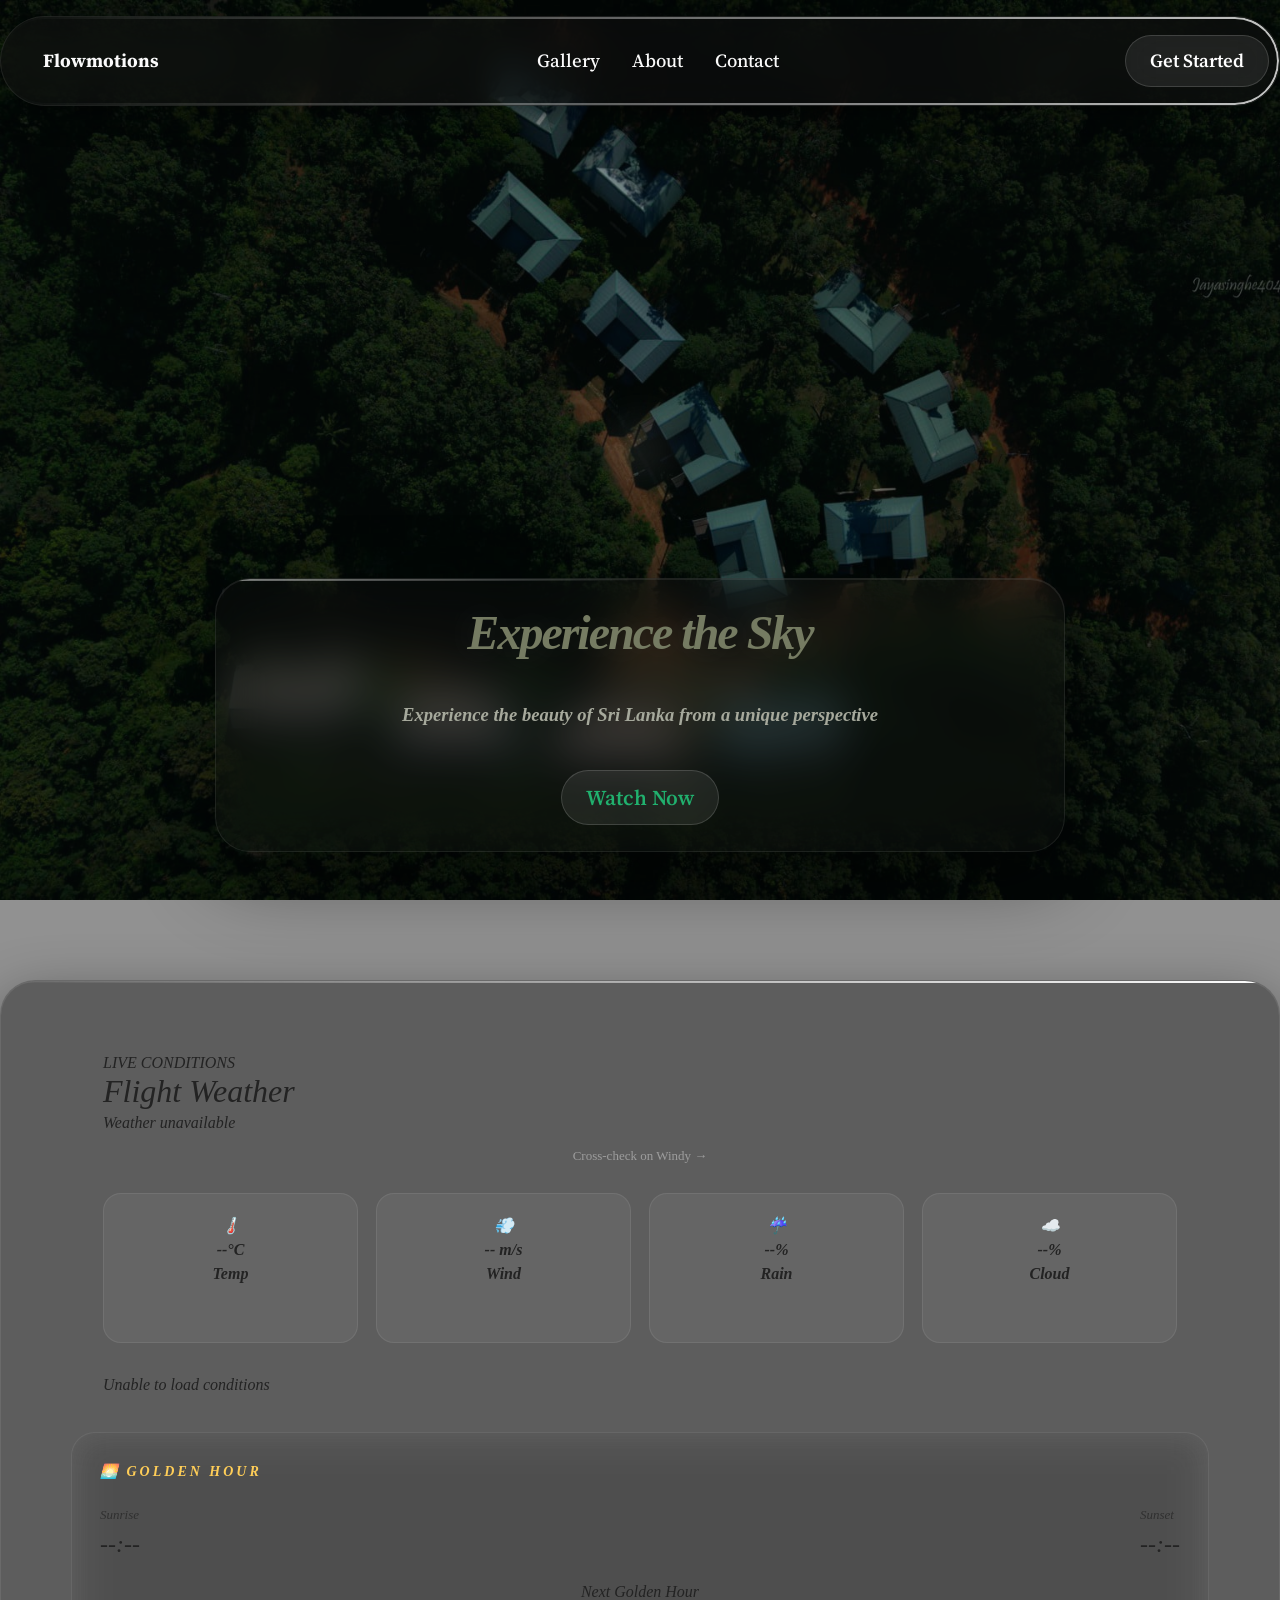
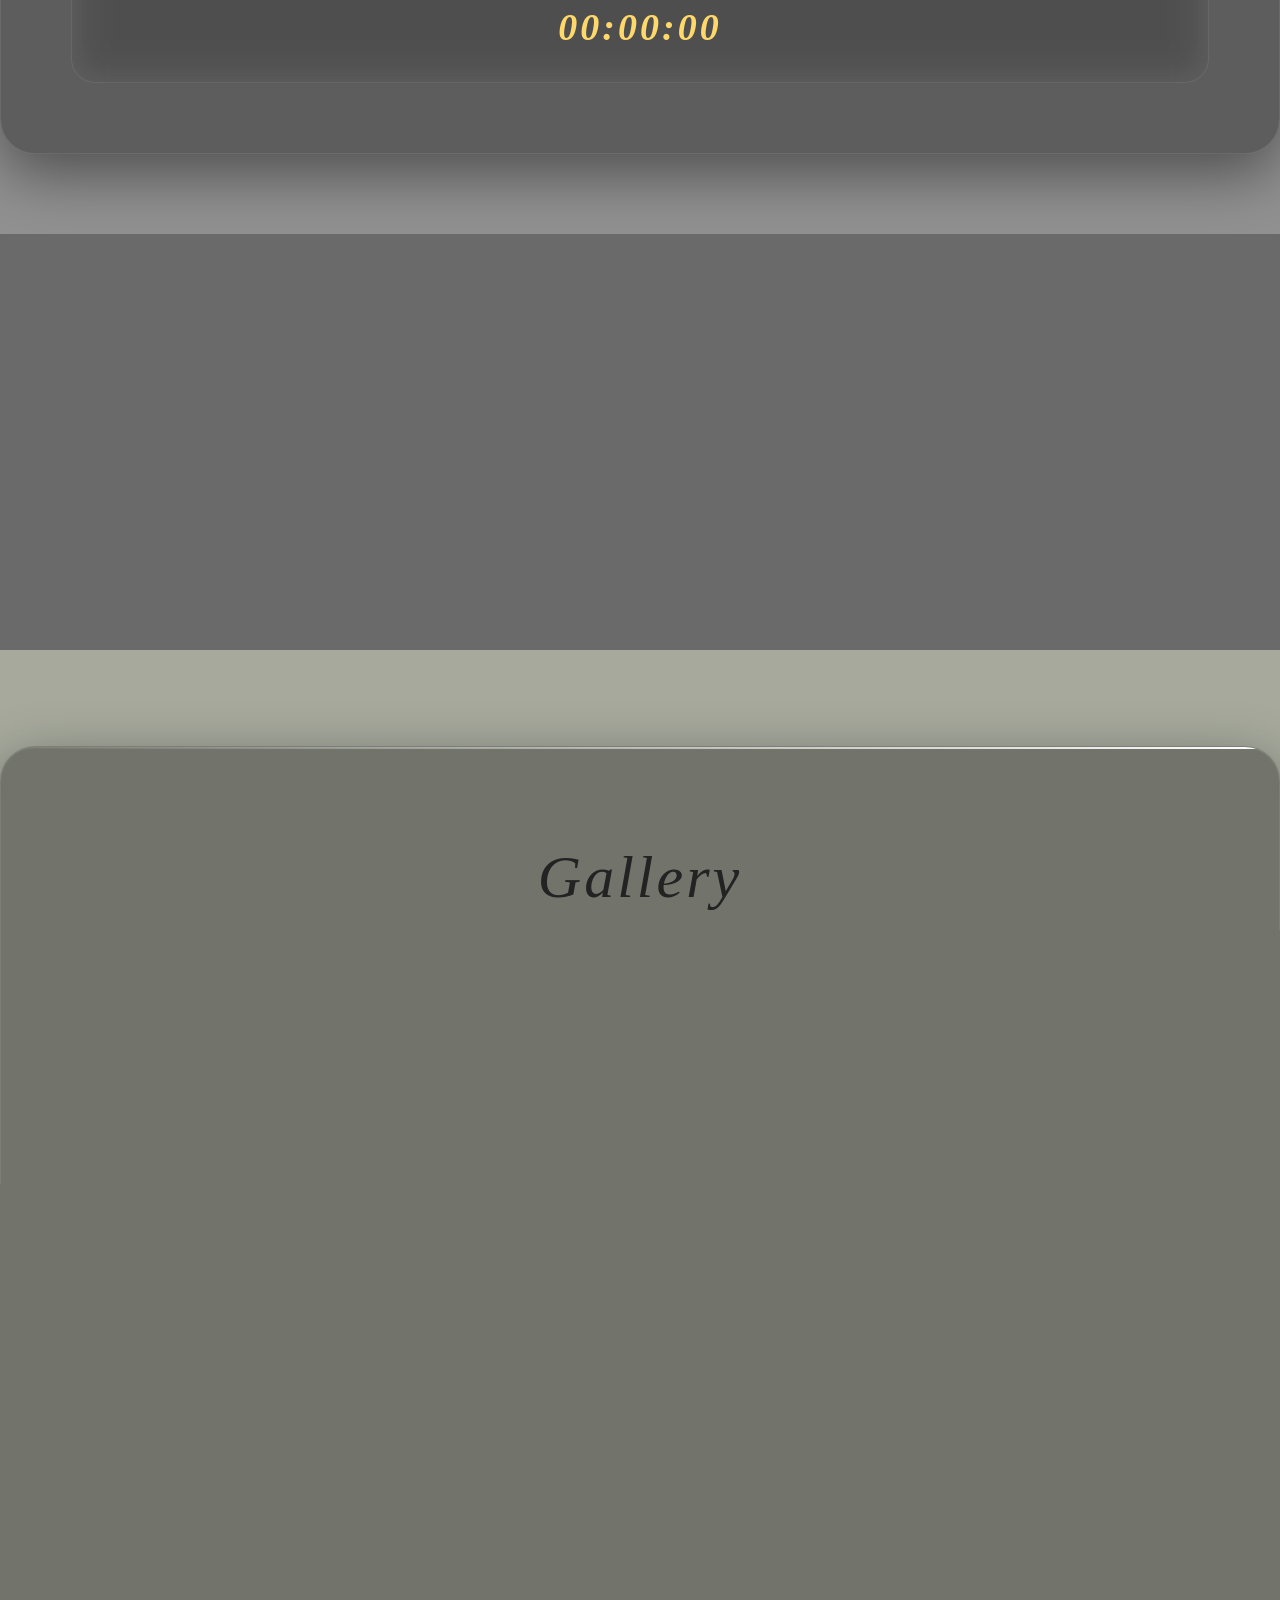
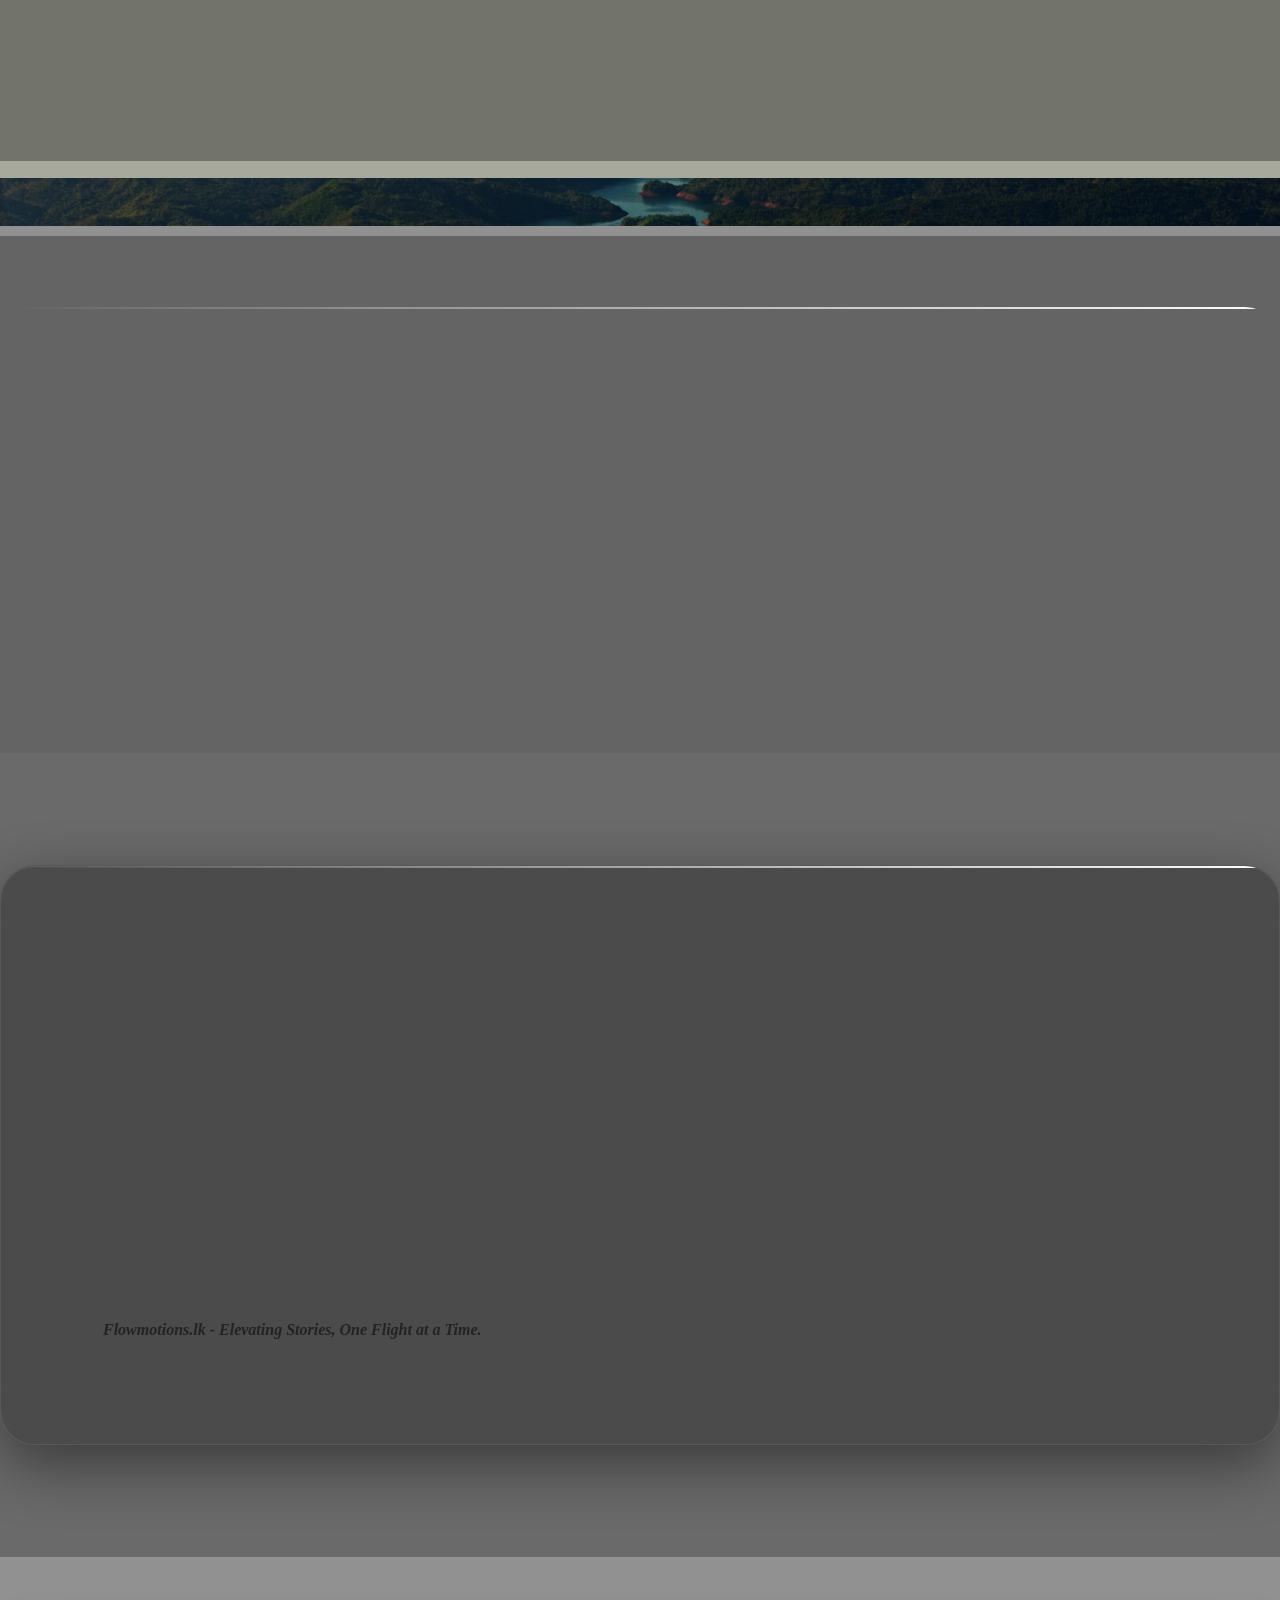
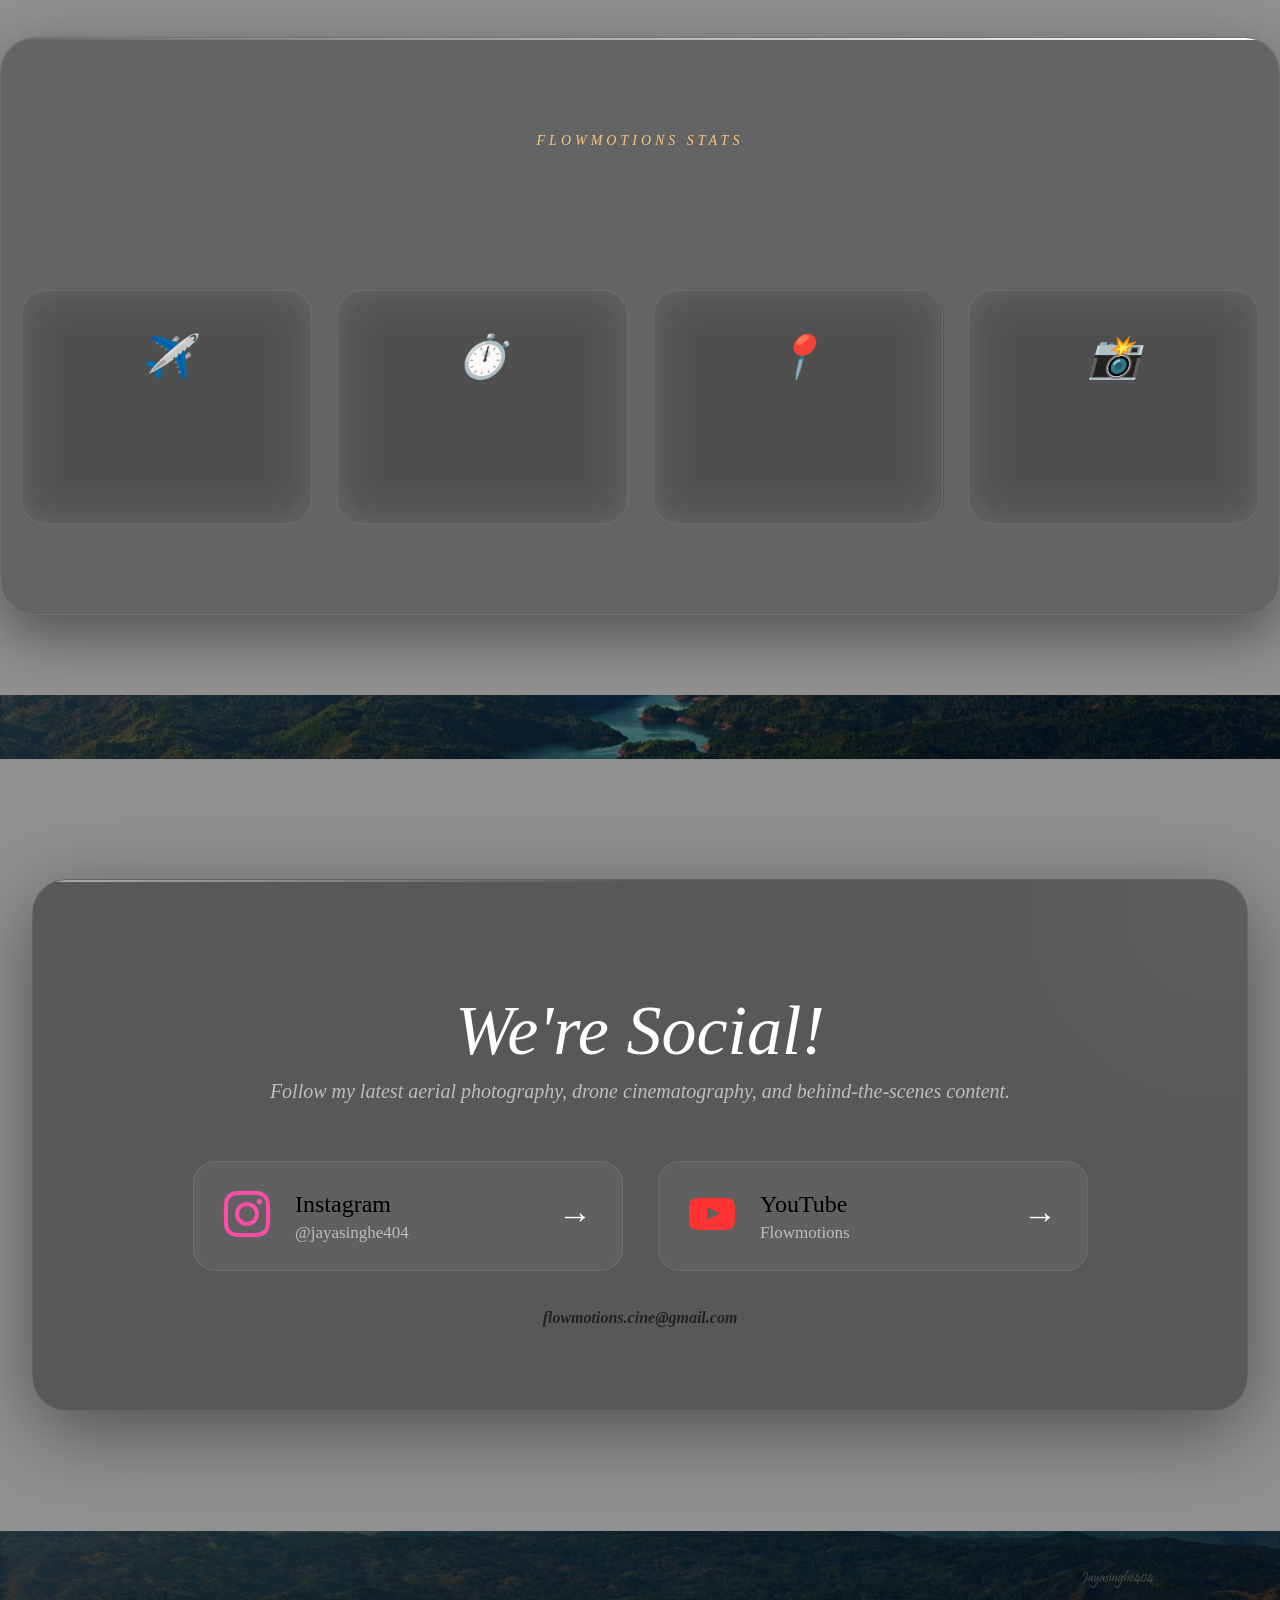
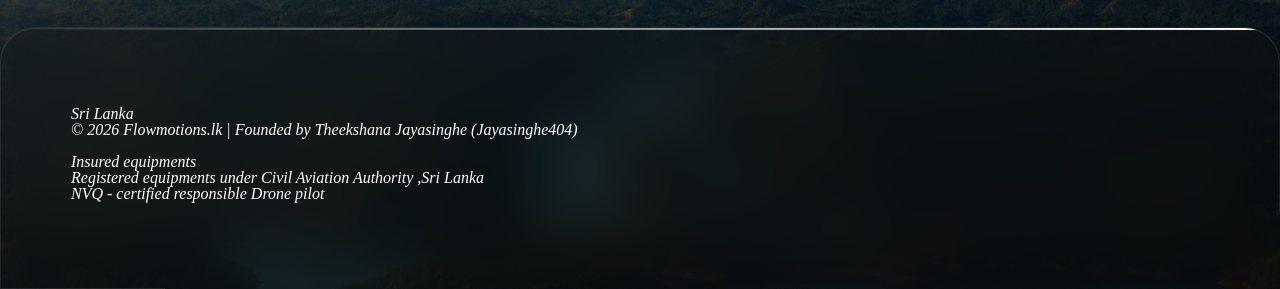
==== commit 3689fe01: "Add width attribute to video element" ====
--- a/index.html
+++ b/index.html
@@ -2048,7 +2048,7 @@
     <div class="bts-grid">
 
         <div class="bts-card">
-          <video controls preload="metadata" poster="assets/images/bts2.png">
+            <video controls preload="metadata" poster="assets/images/bts2.png" width="100%">
                 <source src="https://res.cloudinary.com/wrp6bt33/video/upload/v1784693526/bts2_ddq6md.mp4" type="video/mp4">
                 Your browser does not support the video tag.         <!--view behind the scenes content-->
             </video>
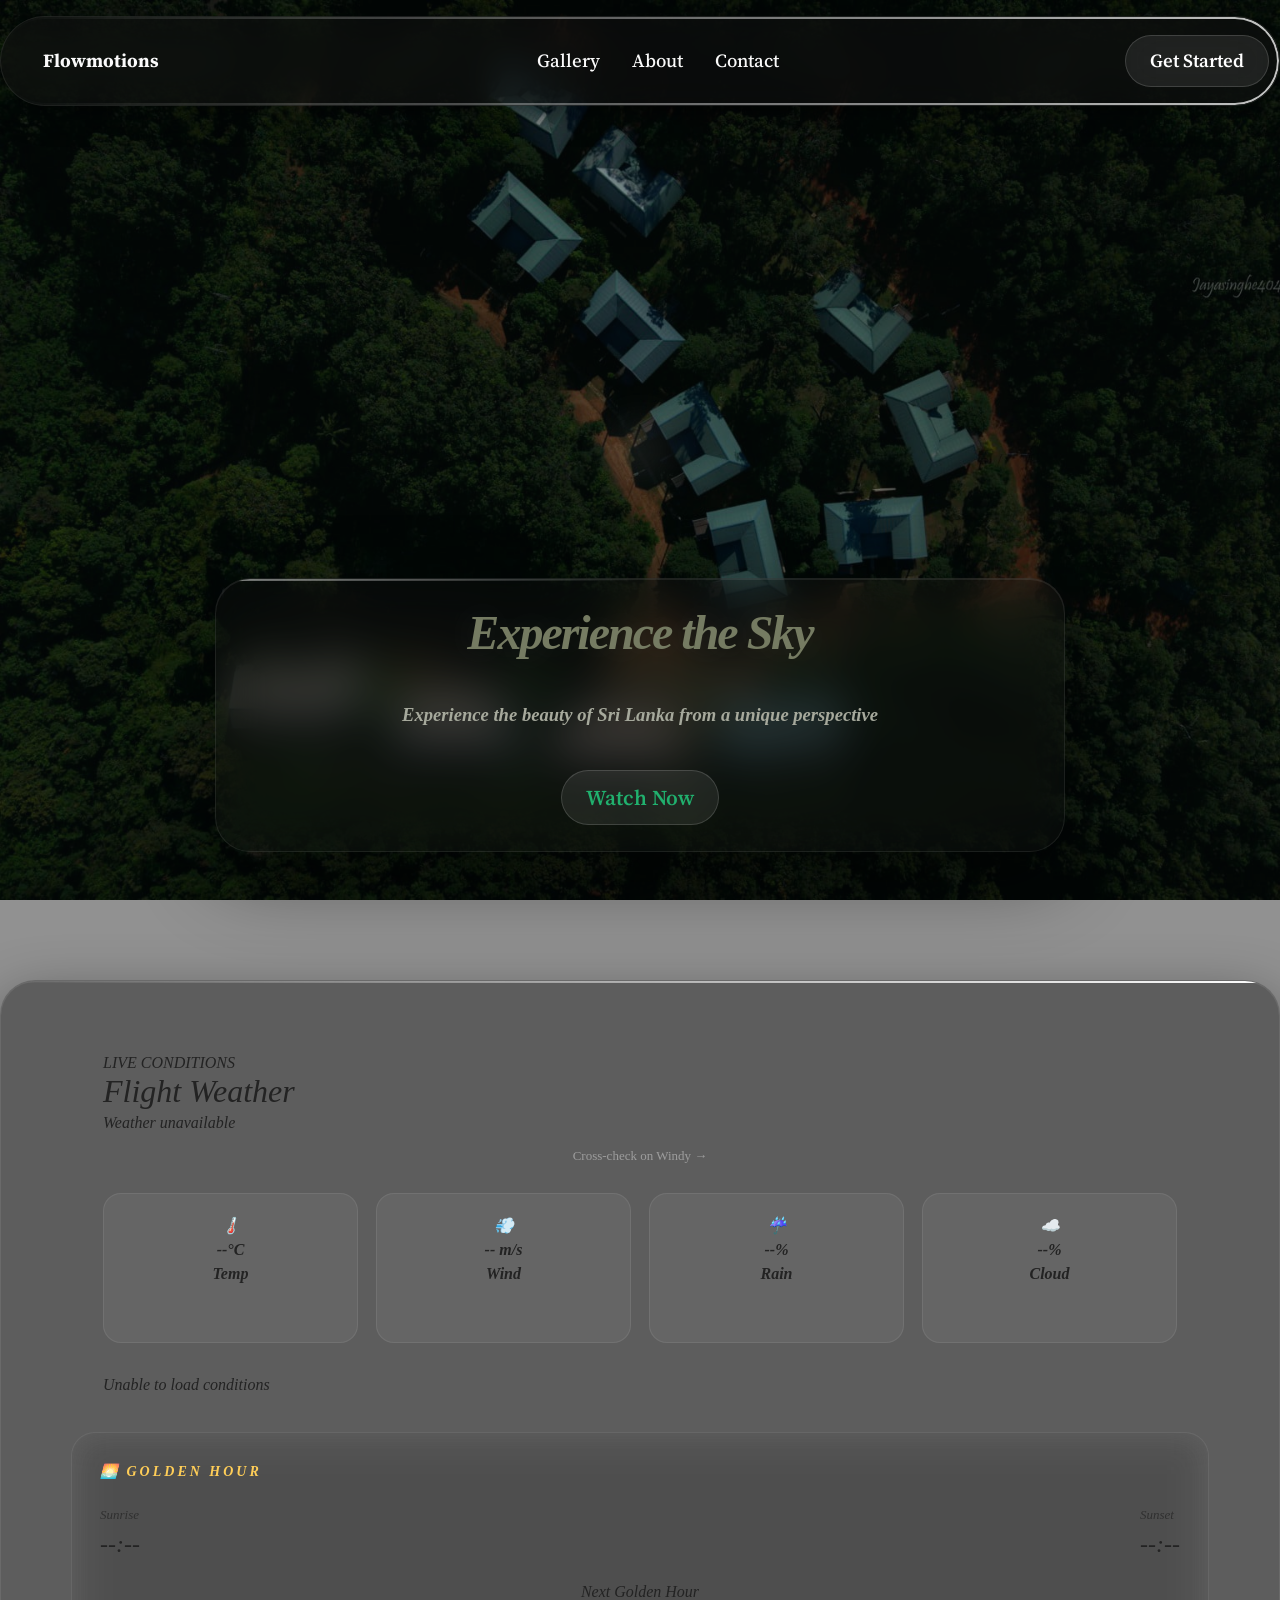
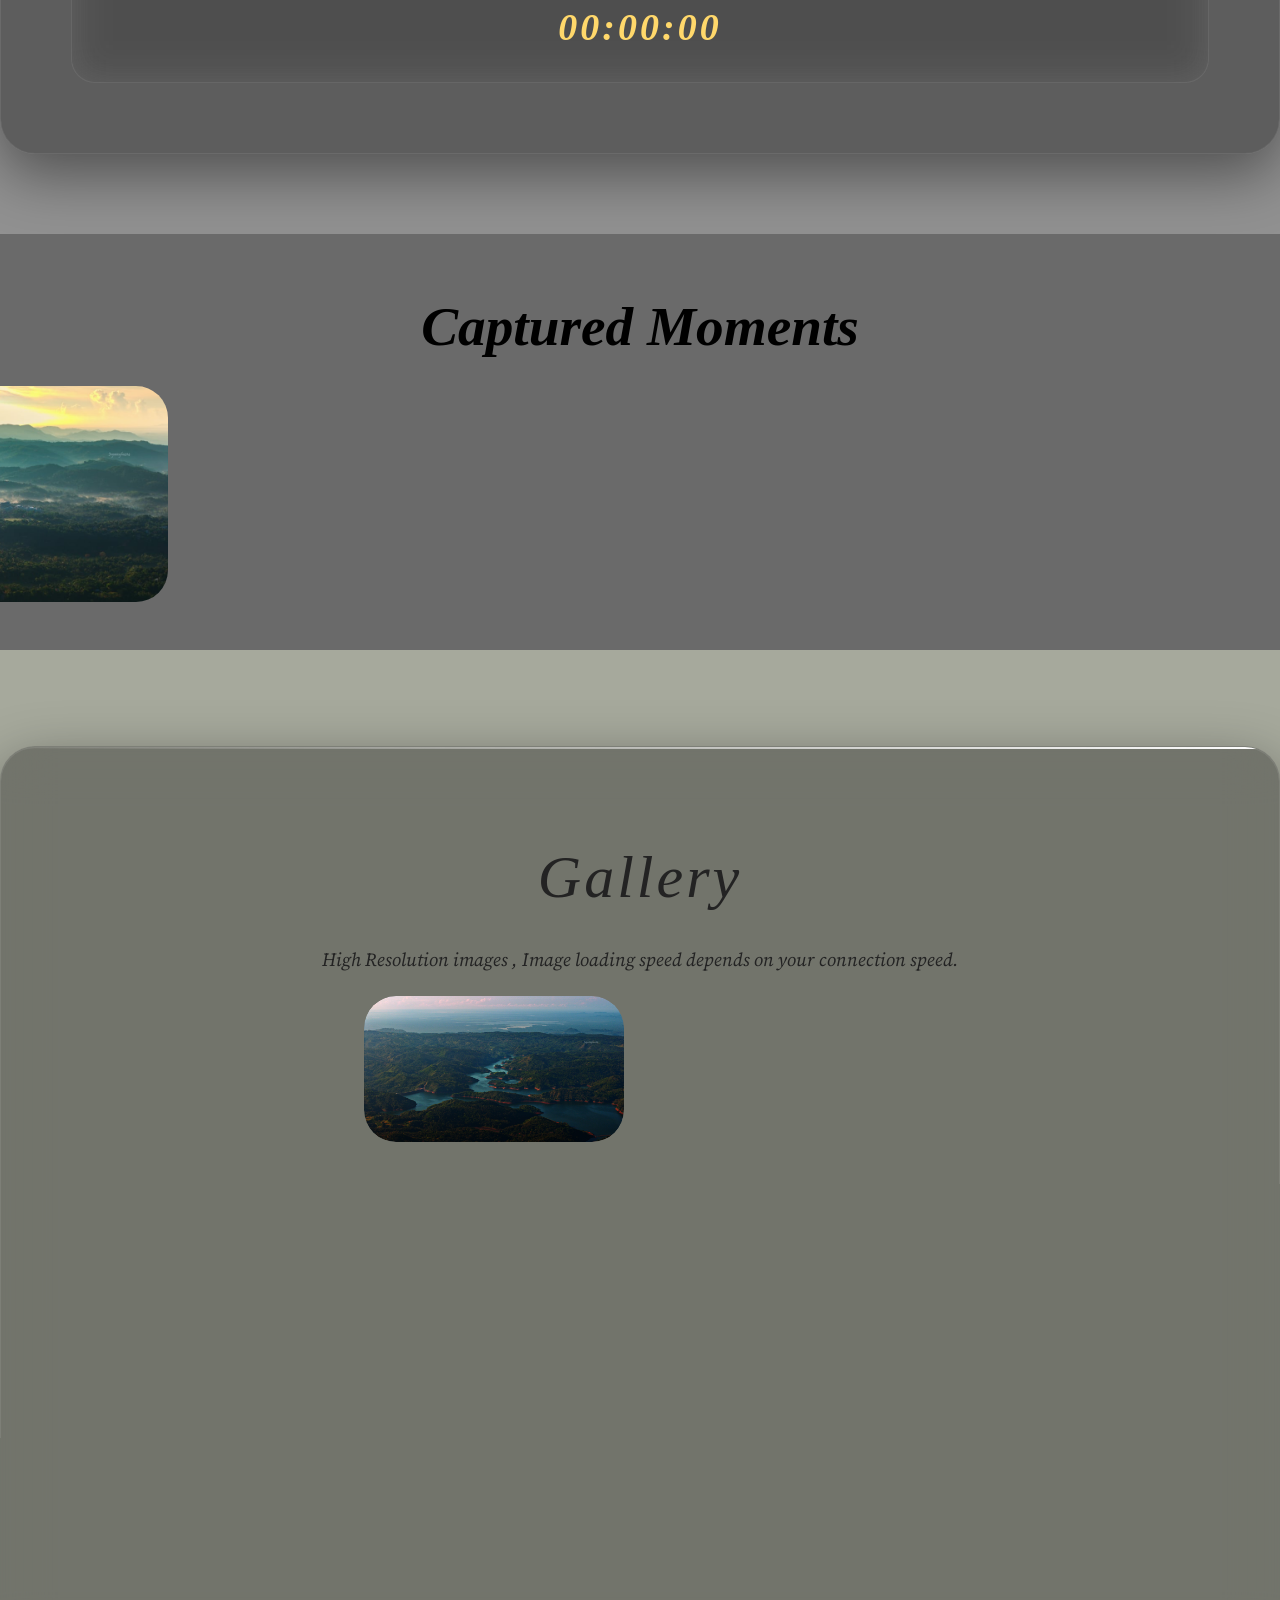
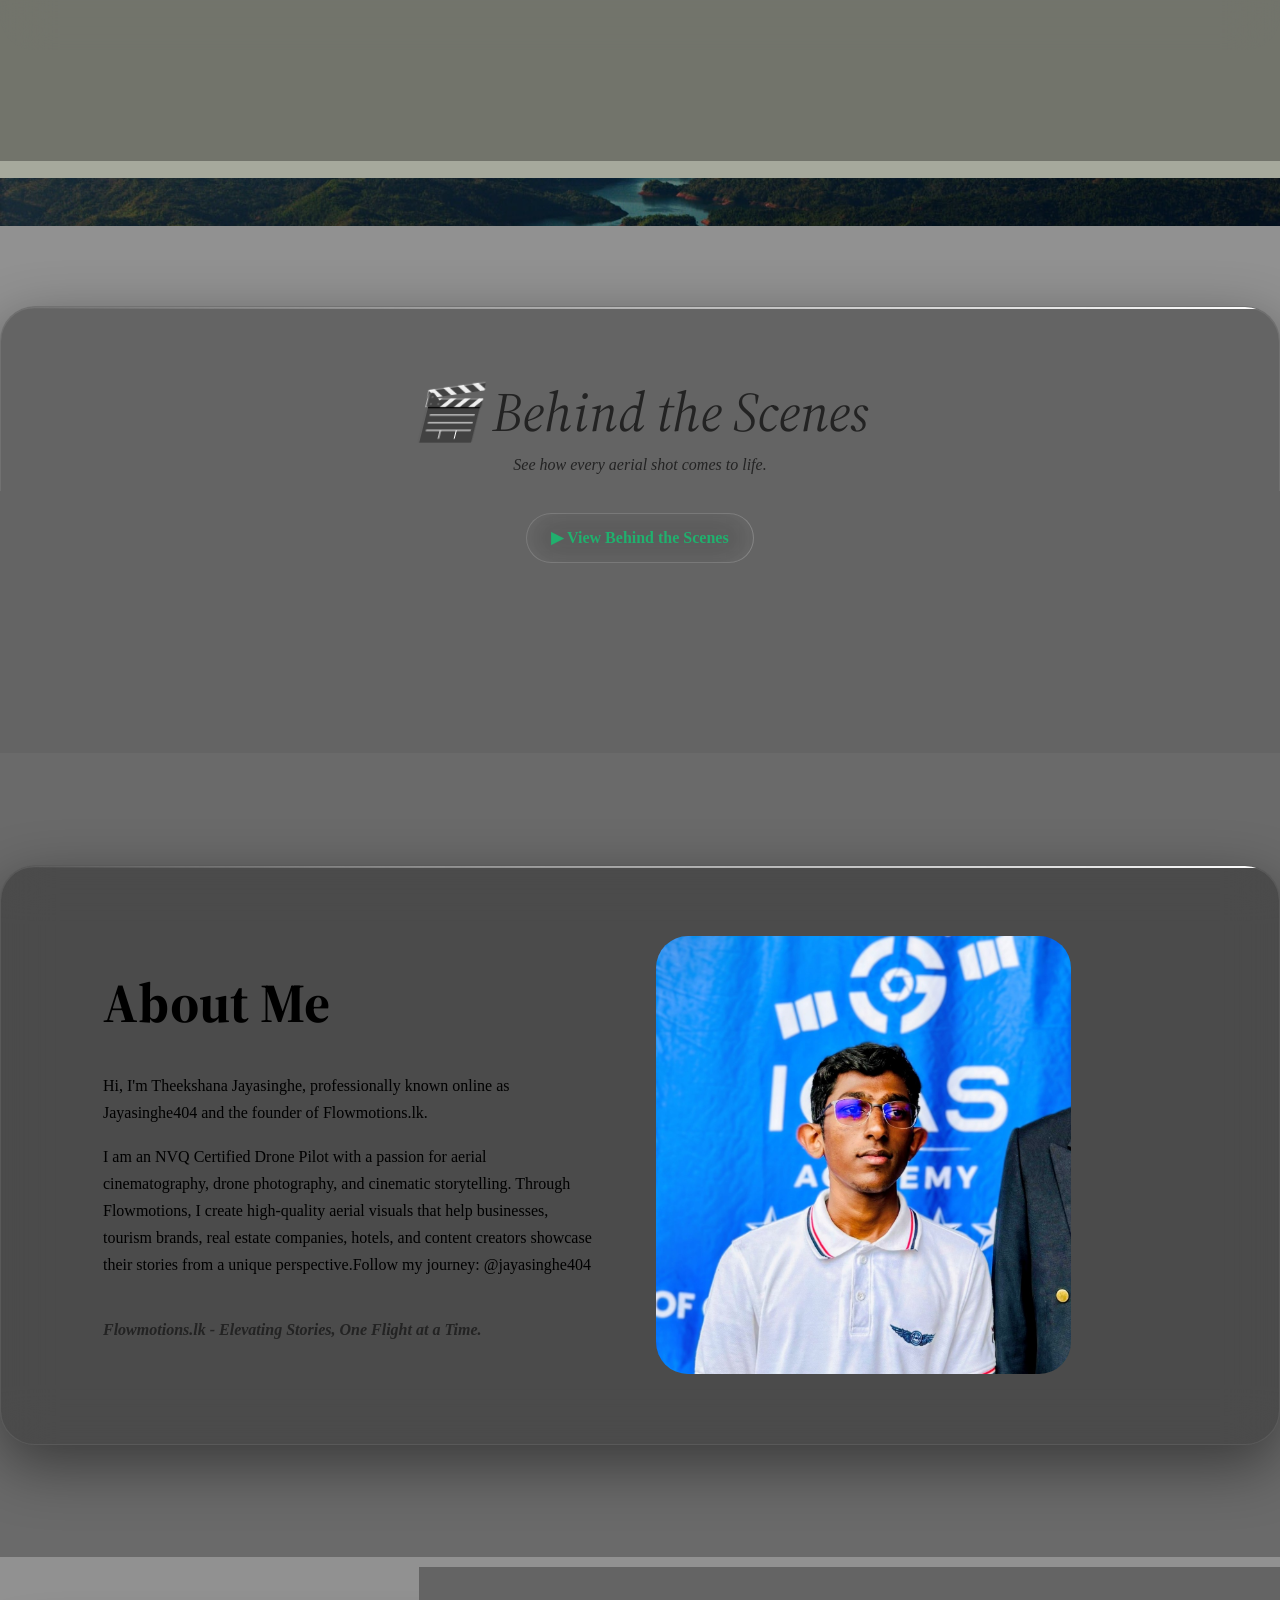
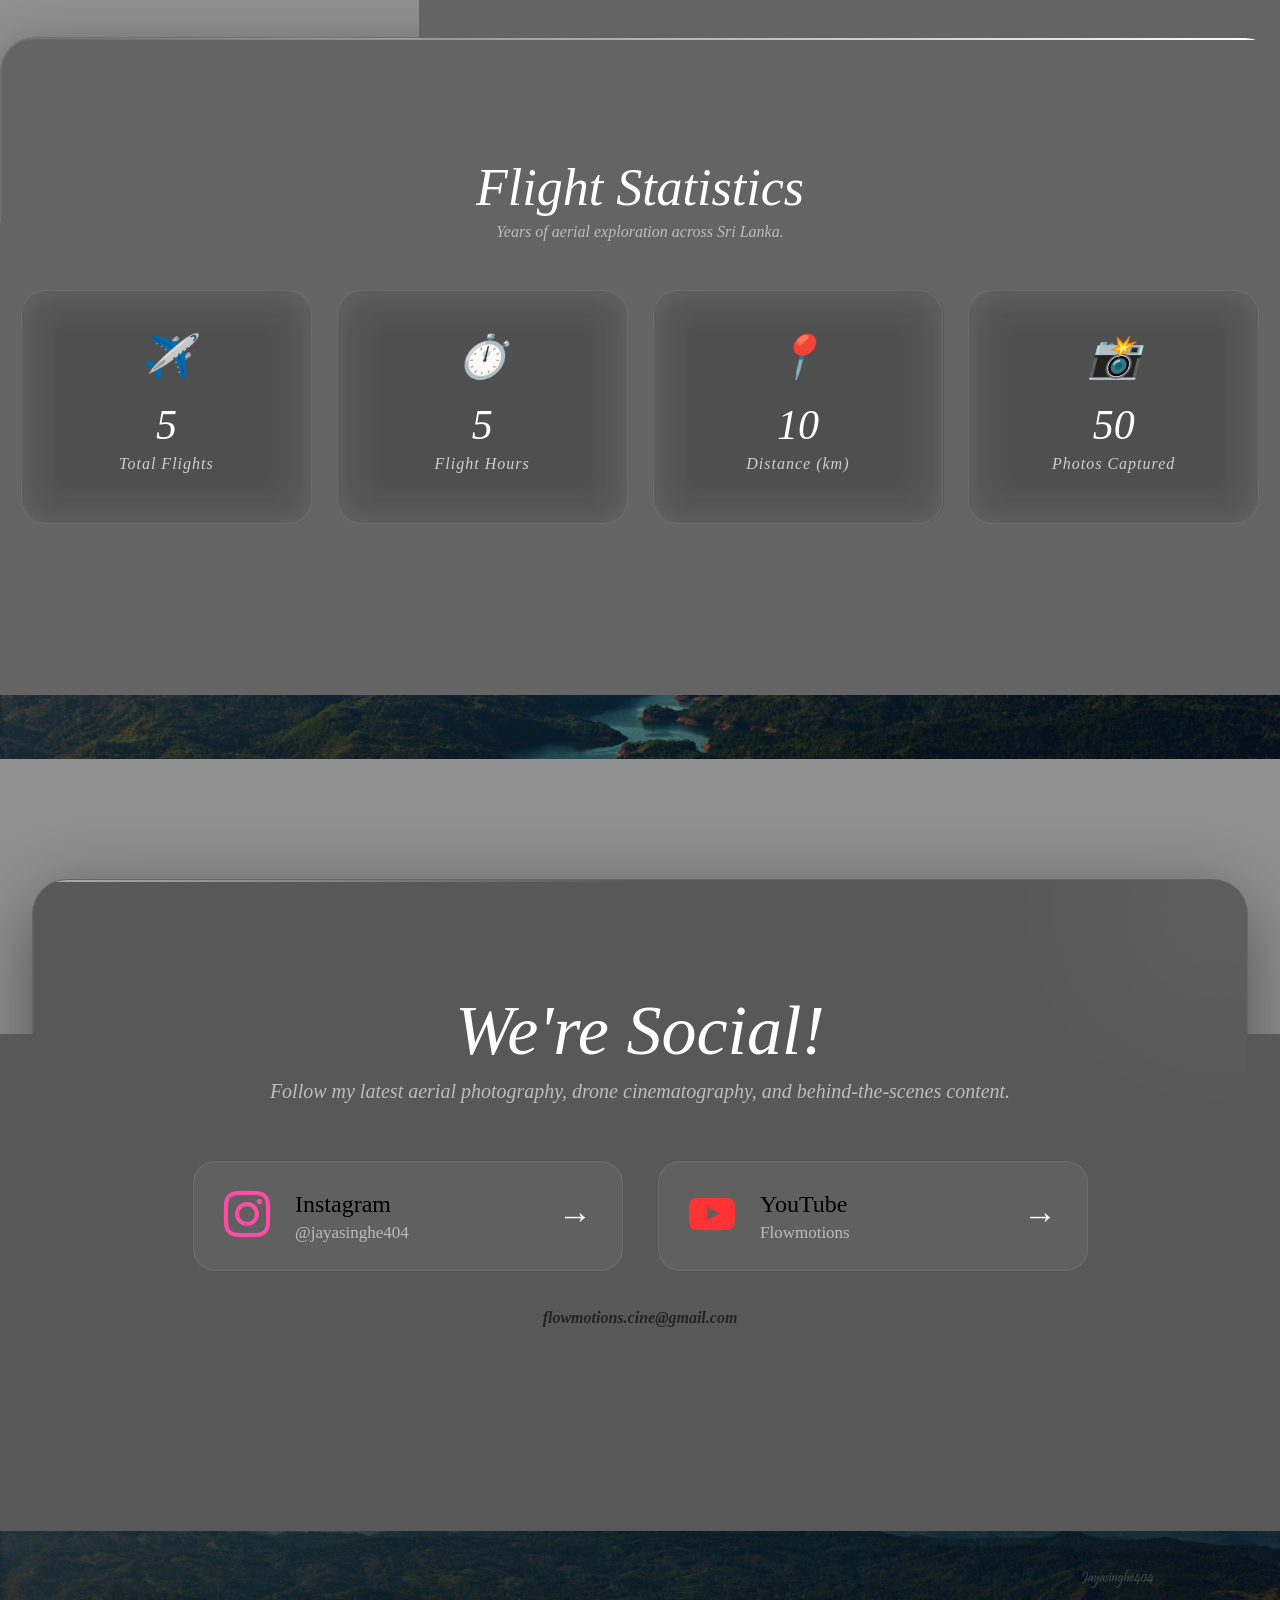
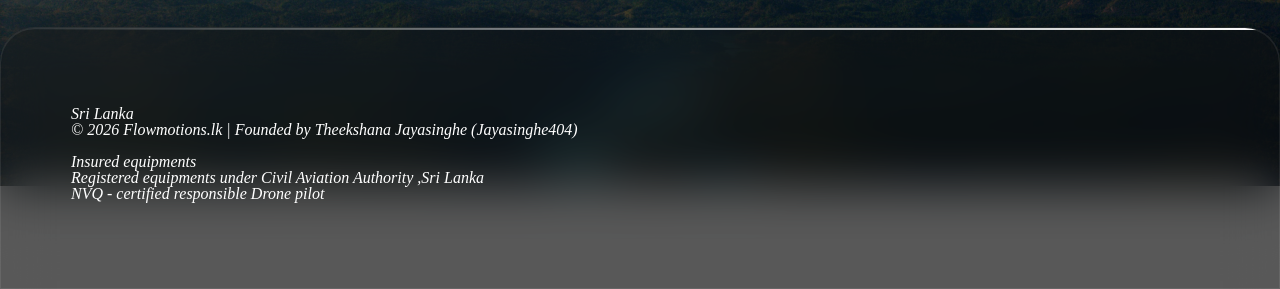
==== commit ed54ff6f: "Refactor modal styles and video controls Removed unused modal styles and added new styles for video " ====
--- a/index.html
+++ b/index.html
@@ -844,7 +844,7 @@
     
 }
 
-
+/*
 #vnwmRFEIcv-modal .modal-dialog{
   max-width:100vw !important;
   width:100vw !important;
@@ -865,6 +865,7 @@
   justify-content:center !important;
   background:transparent !important;
 }
+  
 #vnwmRFEIcv-modal .carousel-control-prev{
   left:0px !important;
   background:transparent !important;
@@ -874,20 +875,12 @@
   right:0px !important;
   background:transparent !important;
 }
-
-
-
-
-/* ===== Modal open/close animation ===== */
-#vnwmRFEIcv-modal .modal-dialog{
-  opacity:0;
-  transform:scale(0.92);
-  transition:opacity .35s ease, transform .35s ease;
-}
-#vnwmRFEIcv-modal.show .modal-dialog{
-  opacity:1;
-  transform:scale(1);
-}
+*/
+
+
+
+
+
 
 /* ===== Gallery thumbnail hover zoom ===== */
 .item-wrapper{
@@ -911,35 +904,6 @@
   transform:scale(1);
 }
 
-/* ===== Carousel arrows hover ===== */
-#vnwmRFEIcv-modal .carousel-control-prev-icon,
-#vnwmRFEIcv-modal .carousel-control-next-icon{
-  transition:transform .3s ease, opacity .3s ease;
-  opacity:0.6;
-}
-#vnwmRFEIcv-modal .carousel-control-prev:hover .carousel-control-prev-icon{
-  transform:translateX(-6px);
-  opacity:1;
-}
-#vnwmRFEIcv-modal .carousel-control-next:hover .carousel-control-next-icon{
-  transform:translateX(6px);
-  opacity:1;
-}
-
-/* ===== Close button hover ===== */
-#vnwmRFEIcv-modal .close{
-  transition:transform .35s ease, opacity .3s ease;
-  opacity:0.7;
-}
-#vnwmRFEIcv-modal .close:hover{
-  transform:rotate(90deg) scale(1.15);
-  opacity:1;
-}
-
-/* ===== Carousel slide fade (smoother than default) ===== */
-#vnwmRFEIcv-modal .carousel-item{
-  transition:opacity 1s ease-in-out !important;
-}
 
 /* ===== Nav links underline slide (you already have this, adding a subtle nav shadow lift) ===== */
 #menu-5-vhtKfx4bVu .navbar-brand a{
@@ -1649,8 +1613,144 @@
     opacity:.8;
 }
 
-
-
+img{
+    user-select:none;
+    -webkit-user-drag:none;
+}
+/* Gallery desktop fix */
+
+#vnwmRFEIcv-modal .modal-dialog{
+    max-width:none;
+    width:100%;
+    height:100vh;
+    margin:0;
+}
+
+#vnwmRFEIcv-modal .modal-content{
+    background:transparent;
+    border:0;
+}
+
+#vnwmRFEIcv-modal .modal-body{
+    display:flex;
+    justify-content:center;
+    align-items:center;
+}
+
+#vnwmRFEIcv-modal .carousel-item img{
+    width:auto !important;
+    height:auto !important;
+    max-width:90vw !important;
+    max-height:85vh !important;
+    object-fit:contain !important;
+}
+
+#vnwmRFEIcv-modal{
+    z-index:999999 !important;
+}
+
+#vnwmRFEIcv-modal .modal-dialog,
+#vnwmRFEIcv-modal .modal-content,
+#vnwmRFEIcv-modal .modal-body,
+#vnwmRFEIcv-modal .carousel{
+    pointer-events:auto !important;
+}
+
+#vnwmRFEIcv-modal .carousel-control-prev,
+#vnwmRFEIcv-modal .carousel-control-next{
+  position:fixed !important;
+  top:50% !important;
+  bottom:auto !important;
+  transform:translateY(-50%) !important;
+  width:60px !important;
+  height:60px !important;
+  background:transparent !important;
+  opacity:1 !important;
+  display:flex !important;
+  align-items:center !important;
+  justify-content:center !important;
+  z-index:9999998 !important;
+}
+
+#vnwmRFEIcv-modal .carousel-control-prev{
+  left:15px !important;
+}
+
+#vnwmRFEIcv-modal .carousel-control-next{
+  right:15px !important;
+}
+
+#vnwmRFEIcv-modal.show .close{
+  opacity:1;
+  transform:scale(1) rotate(0deg);
+  transition-delay:.2s;
+}
+
+#vnwmRFEIcv-modal .close:hover{
+  background:rgba(255,255,255,.18);
+  box-shadow:0 0 20px rgba(255,255,255,.25);
+  transform:scale(1.15) rotate(90deg);
+}
+
+#vnwmRFEIcv-modal .close:active{
+  transform:scale(0.9) rotate(90deg);
+}
+#vnwmRFEIcv-modal .close{
+  position:fixed !important;
+  top:20px;
+  right:25px;
+  font-size:40px;
+  color:#fff;
+  z-index:9999999;
+  opacity:0;
+  background:rgba(255,255,255,.08);
+  border:1px solid rgba(255,255,255,.15);
+  border-radius:50%;
+  width:50px;
+  height:50px;
+  line-height:1;
+  display:flex;
+  align-items:center;
+  justify-content:center;
+  transform:scale(0.7) rotate(-90deg);
+  transition:transform .4s cubic-bezier(0.34, 1.56, 0.64, 1),
+             opacity .4s ease,
+             background .3s ease,
+             box-shadow .3s ease;
+}
+
+#vnwmRFEIcv-modal.show .close{
+  opacity:1;
+  transform:scale(1) rotate(0deg);
+  transition-delay:.2s;
+}
+
+#vnwmRFEIcv-modal .close:hover{
+  background:rgba(255,255,255,.18);
+  box-shadow:0 0 20px rgba(255,255,255,.25);
+  transform:scale(1.15) rotate(90deg);
+}
+
+#vnwmRFEIcv-modal .close:active{
+  transform:scale(0.9) rotate(90deg);
+}
+#vnwmRFEIcv-modal .close:hover{
+  opacity:1;
+  transform:rotate(90deg) scale(1.15);
+}
+
+#vnwmRFEIcv-modal .carousel-control-prev,
+#vnwmRFEIcv-modal .carousel-control-next{
+  width:60px !important;
+  background:transparent !important;
+  opacity:1 !important;
+}
+#vnwmRFEIcv-modal .carousel-control-prev{
+  left:10px !important;
+}
+#vnwmRFEIcv-modal .carousel-control-next{
+  right:10px !important;
+}
 
 </style></head>
 <body id="top">
@@ -2003,6 +2103,8 @@
 <li data-bs-slide-to="7" data-bs-target="#lb-vnwmRFEIcv"></li><li data-bs-slide-to="8" data-bs-target="#lb-vnwmRFEIcv"></li><li data-bs-slide-to="9" data-bs-target="#lb-vnwmRFEIcv"></li><li data-bs-slide-to="10" data-bs-target="#lb-vnwmRFEIcv"></li><li data-bs-slide-to="11" data-bs-target="#lb-vnwmRFEIcv"></li>
 </ol>
 <a aria-label="Close" class="close" data-bs-dismiss="modal" href="" role="button">
+<span aria-hidden="true">&times;</span>
+</a>
 </a>
 <a class="carousel-control-prev carousel-control" data-bs-slide="prev" data-slide="prev" href="#lb-vnwmRFEIcv" role="button">
 <span aria-hidden="true" class="mobi-mbri mobi-mbri-arrow-prev"></span>
@@ -2048,7 +2150,7 @@
     <div class="bts-grid">
 
         <div class="bts-card">
-            <video controls preload="metadata" poster="assets/images/bts2.png" width="100%">
+            <video controls preload="metadata" controlsList="nodownload"disablePictureInPicture poster="assets/images/bts2.png" width="100%">
                 <source src="https://res.cloudinary.com/wrp6bt33/video/upload/v1784693526/bts2_ddq6md.mp4" type="video/mp4">
                 Your browser does not support the video tag.         <!--view behind the scenes content-->
             </video>
@@ -2058,7 +2160,7 @@
         </div>
 
         <div class="bts-card">
-            <video controls preload="metadata" poster="assets/images/bts1.png" width="100%">
+            <video controls preload="metadata" controlsList="nodownload"disablePictureInPicture poster="assets/images/bts1.png" width="100%">
                 <source src="https://res.cloudinary.com/wrp6bt33/video/upload/v1784693428/bts1_id8ljz.mp4" type="video/mp4">
                 Your browser does not support the video tag.         <!--view behind the scenes content-->
             </video>
@@ -2068,7 +2170,7 @@
         </div>
 
         <div class="bts-card">
-          <video controls preload="metadata" poster="assets/images/bend.png" width="100%">
+          <video controls preload="metadata" controlsList="nodownload"disablePictureInPicture poster="assets/images/bend.png" width="100%">
           <source src="https://res.cloudinary.com/wrp6bt33/video/upload/v1784693697/bend_fxm4mz.mp4" type="video/mp4">
           Your browser does not support HTML5 video.
           </video>
@@ -2252,7 +2354,8 @@
 
     const style = document.createElement("style");
     style.textContent = `
-      body::before{ display:none !important; }
+      body::before{
+      display:none !important;
       .glass-hero, .glass-section, .glass-social, .flight-card, .golden-card{
         backdrop-filter:none !important;
         -webkit-backdrop-filter:none !important;
@@ -2613,9 +2716,62 @@
 });
 </script>
 
-
-
-
+<script>
+document.querySelectorAll("video").forEach(video => {
+
+    // Disable right click menu
+    video.addEventListener("contextmenu", function(e){
+        e.preventDefault();
+    });
+
+    // Remove download option
+    video.setAttribute("controlsList", "nodownload");
+
+    // Disable picture-in-picture
+    video.setAttribute("disablePictureInPicture", "");
+
+});
+</script>
+
+<script>
+document.addEventListener("contextmenu", function(e){
+
+    e.preventDefault();
+
+    const msg = document.createElement("div");
+
+    msg.innerHTML = "© Flowmotions.lk - Content Protected";
+
+    msg.style.position="fixed";
+    msg.style.bottom="30px";
+    msg.style.left="50%";
+    msg.style.transform="translateX(-50%)";
+    msg.style.background="rgba(0,0,0,.8)";
+    msg.style.color="white";
+    msg.style.padding="12px 25px";
+    msg.style.borderRadius="30px";
+    msg.style.zIndex="999999";
+    msg.style.backdropFilter="blur(10px)";
+
+    document.body.appendChild(msg);
+
+    setTimeout(()=>{
+        msg.remove();
+    },2000);
+
+});
+</script>
+<script>
+document.addEventListener('DOMContentLoaded', function () {
+  document.querySelectorAll('.modal.mbr-slider').forEach(function (modal) {
+    modal.addEventListener('show.bs.modal', function () {
+      if (modal.parentElement !== document.body) {
+        document.body.appendChild(modal);
+      }
+    });
+  });
+});
+</script>
 
 </body>
 </html>
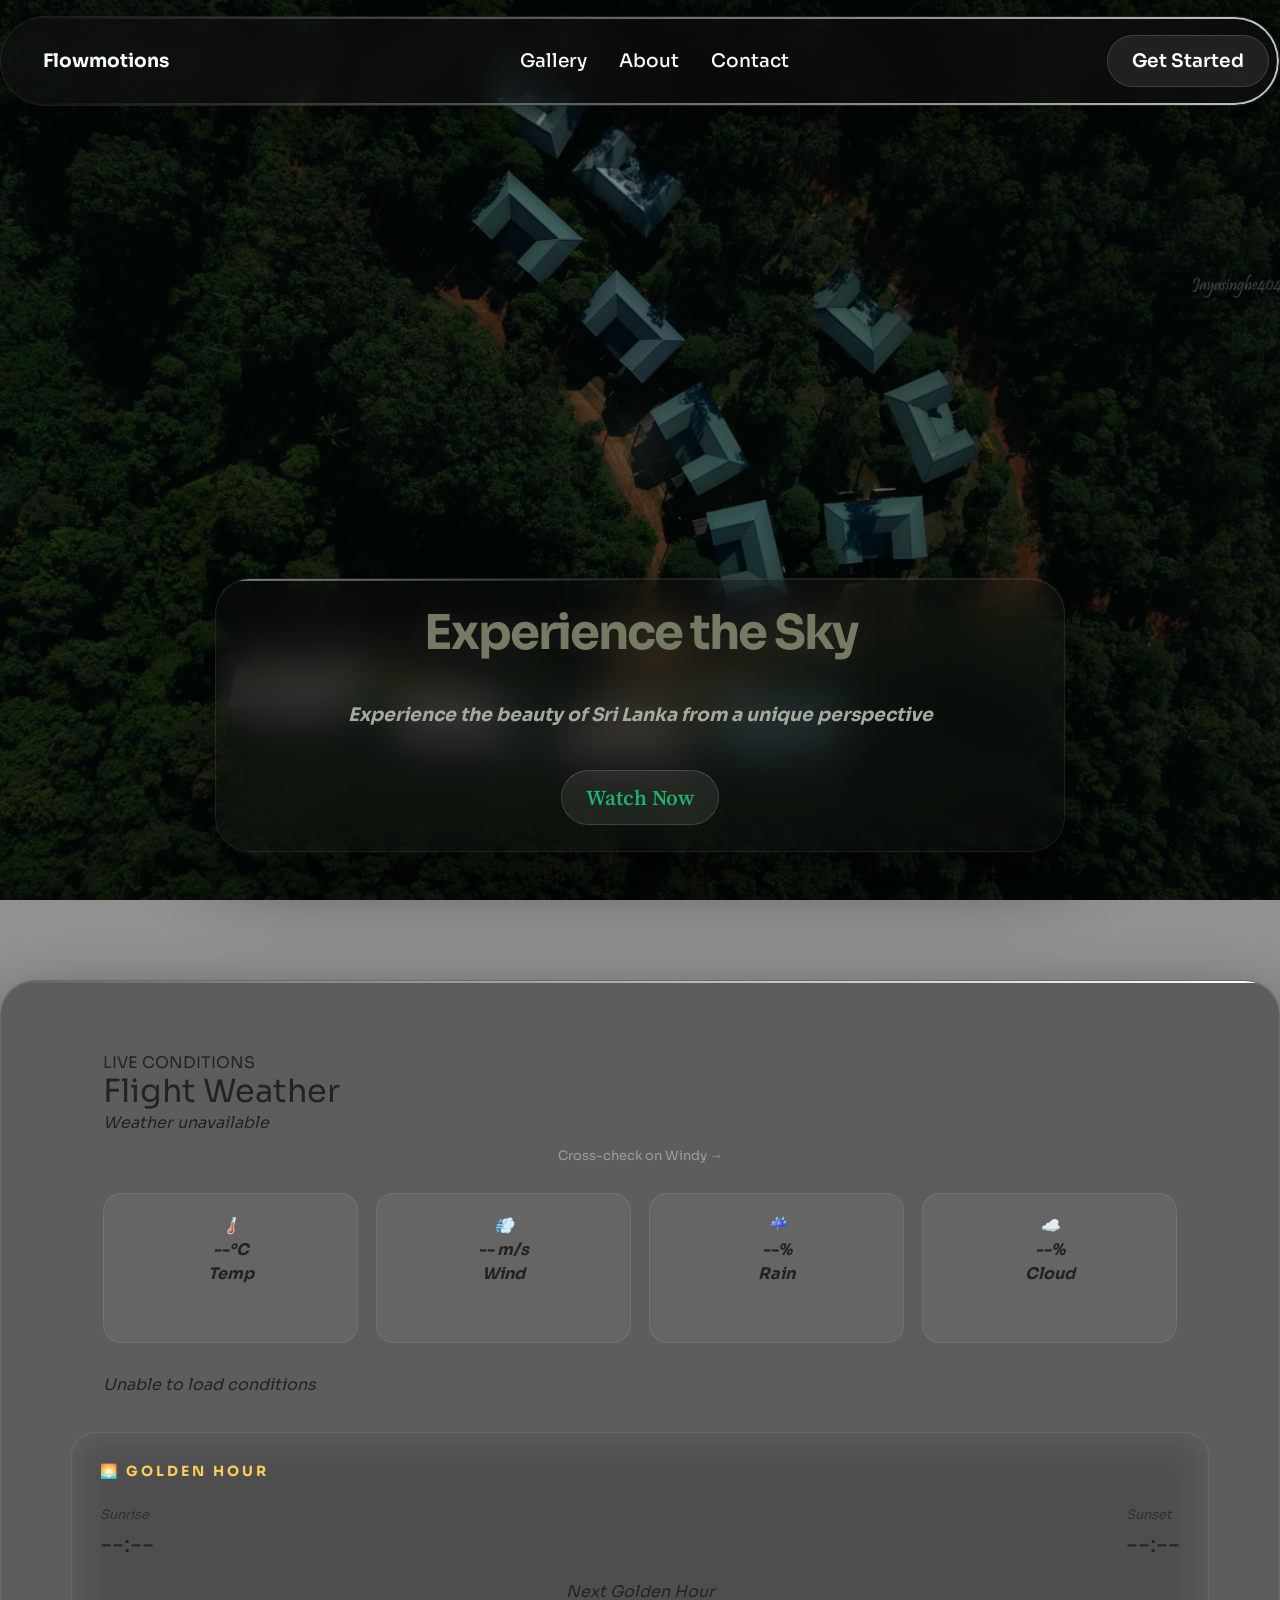
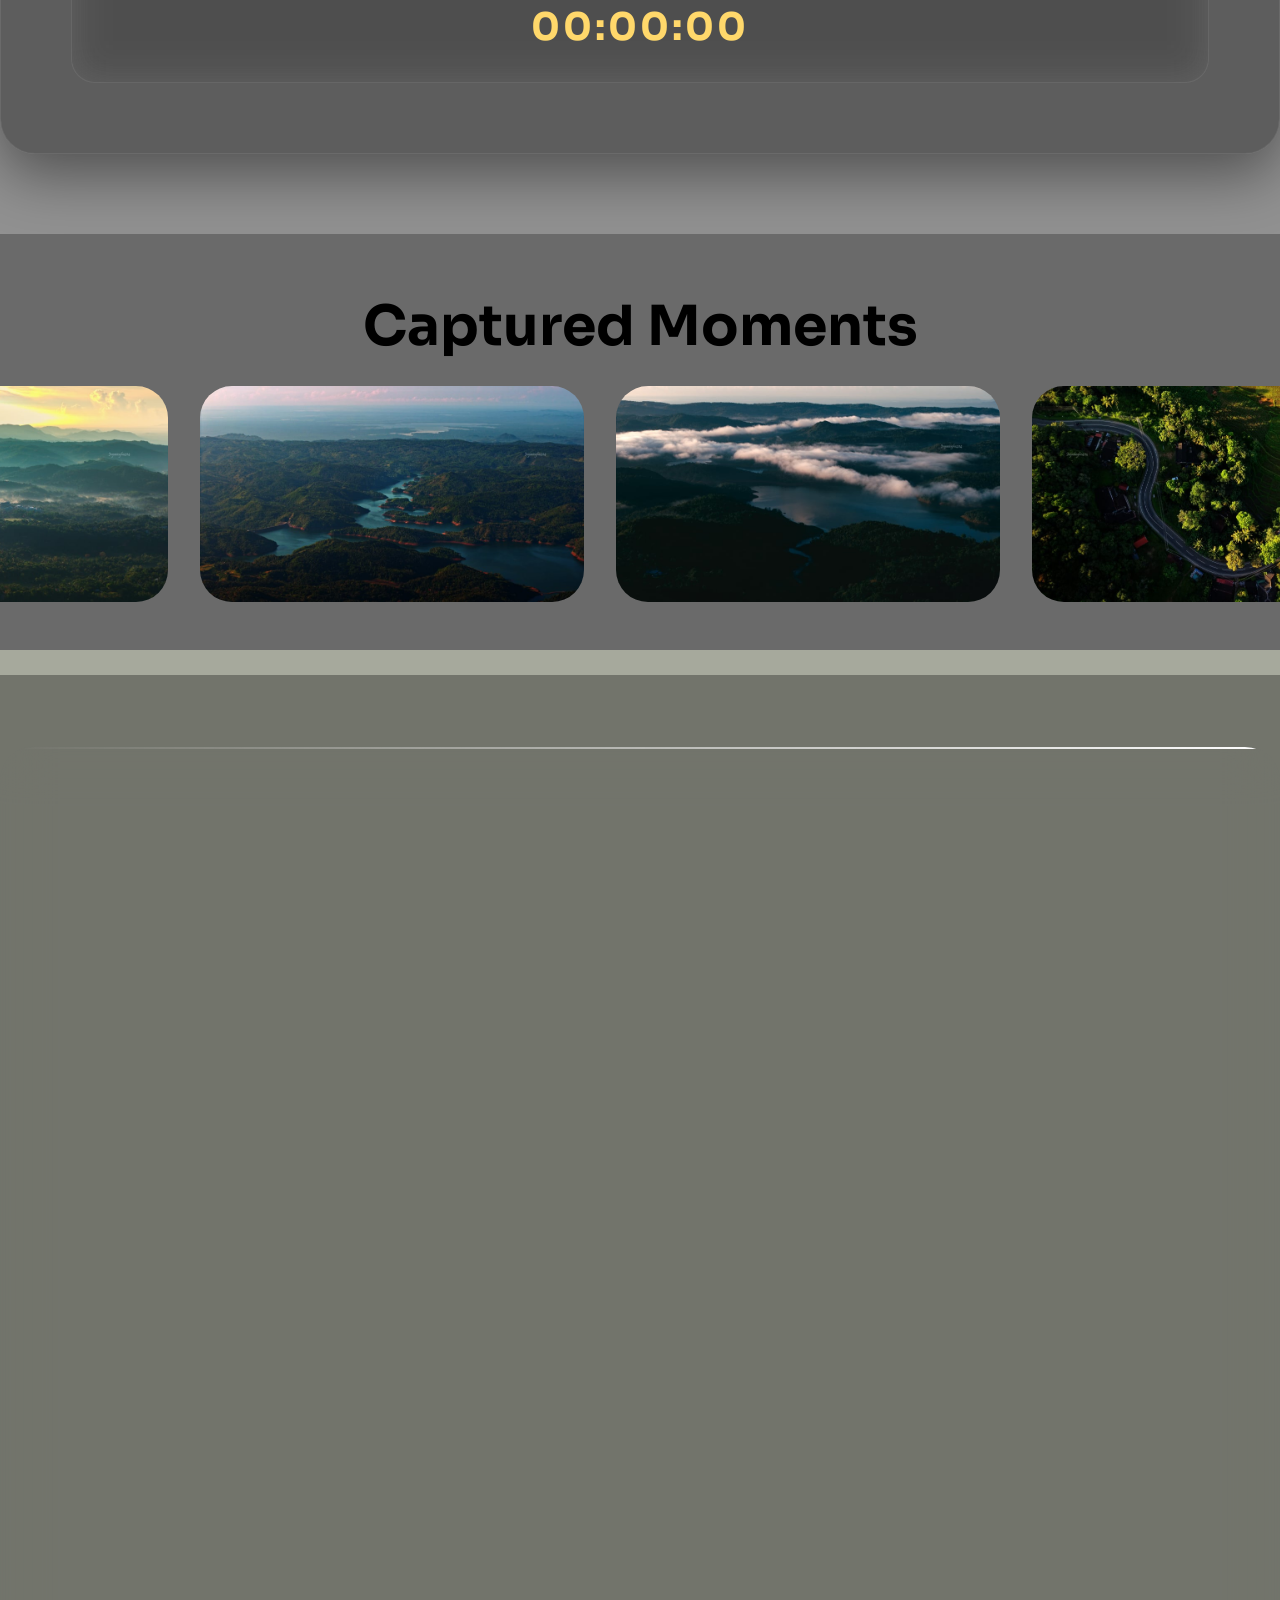
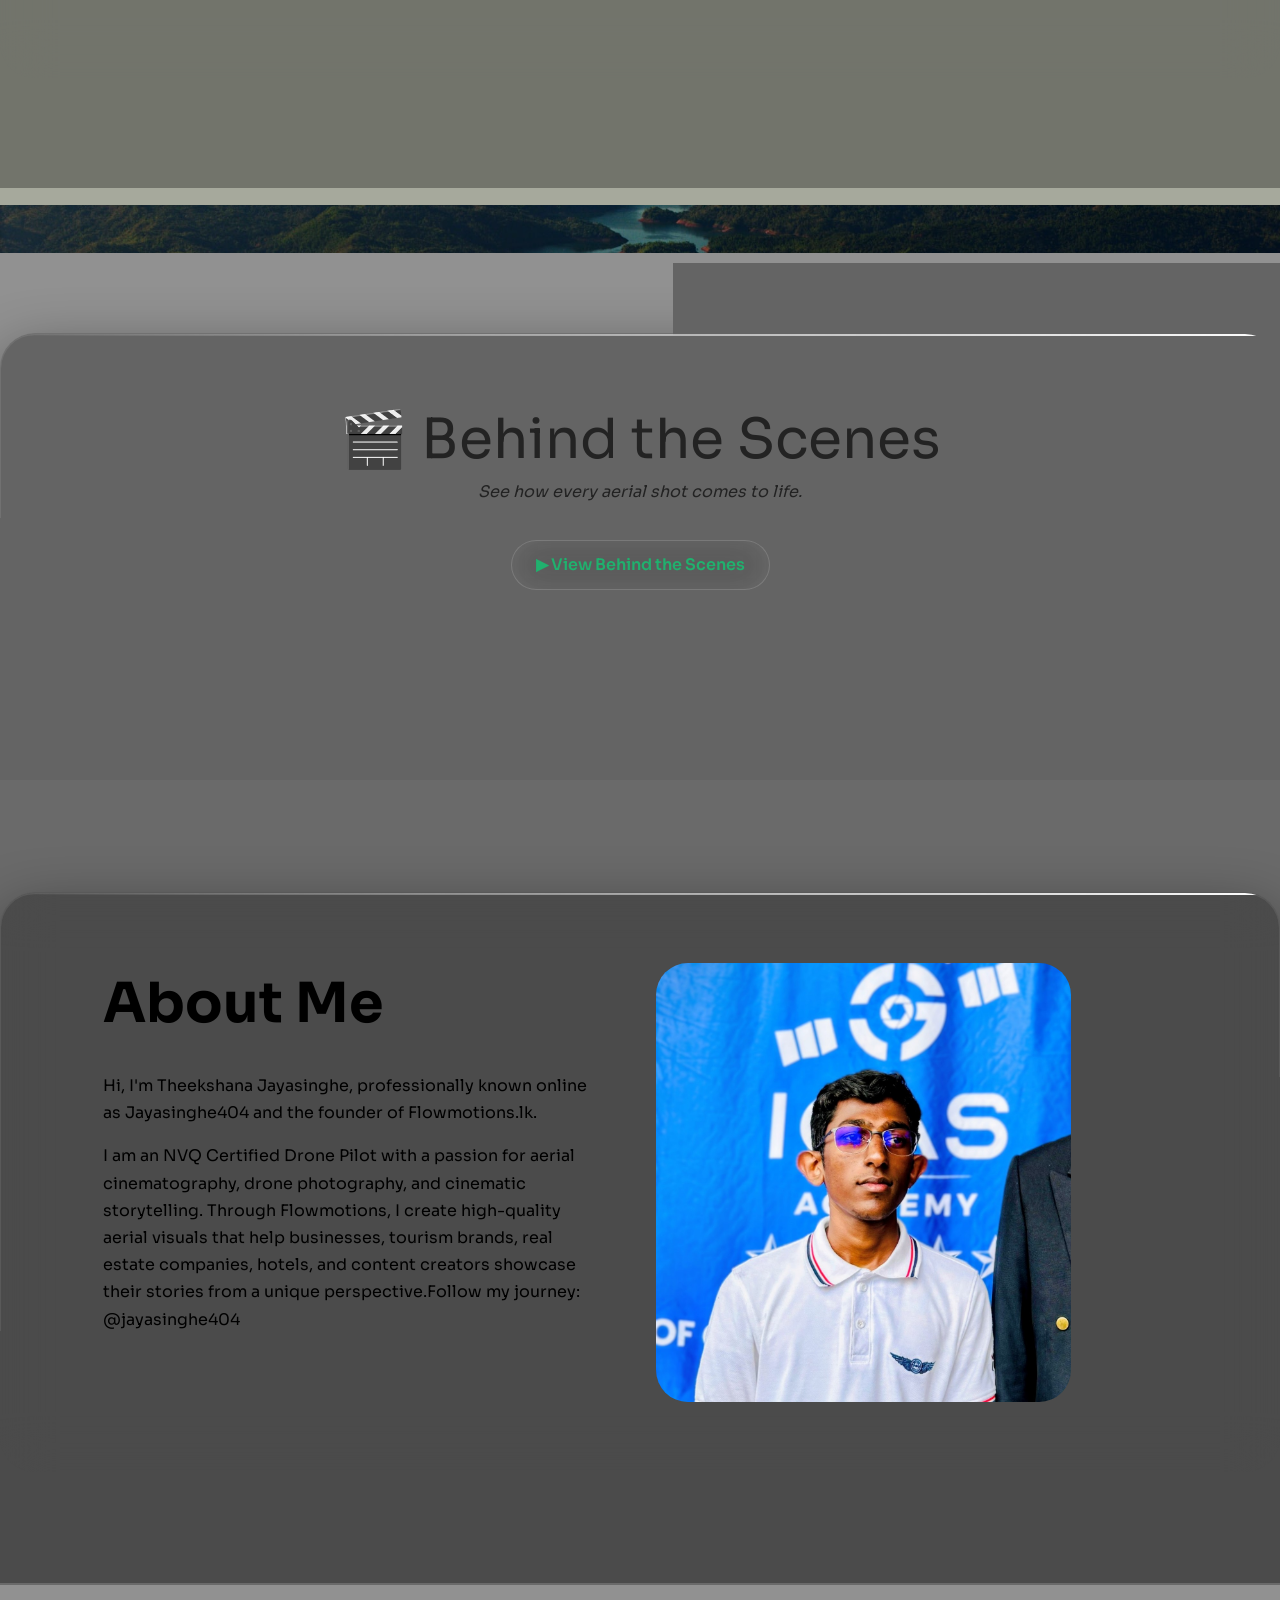
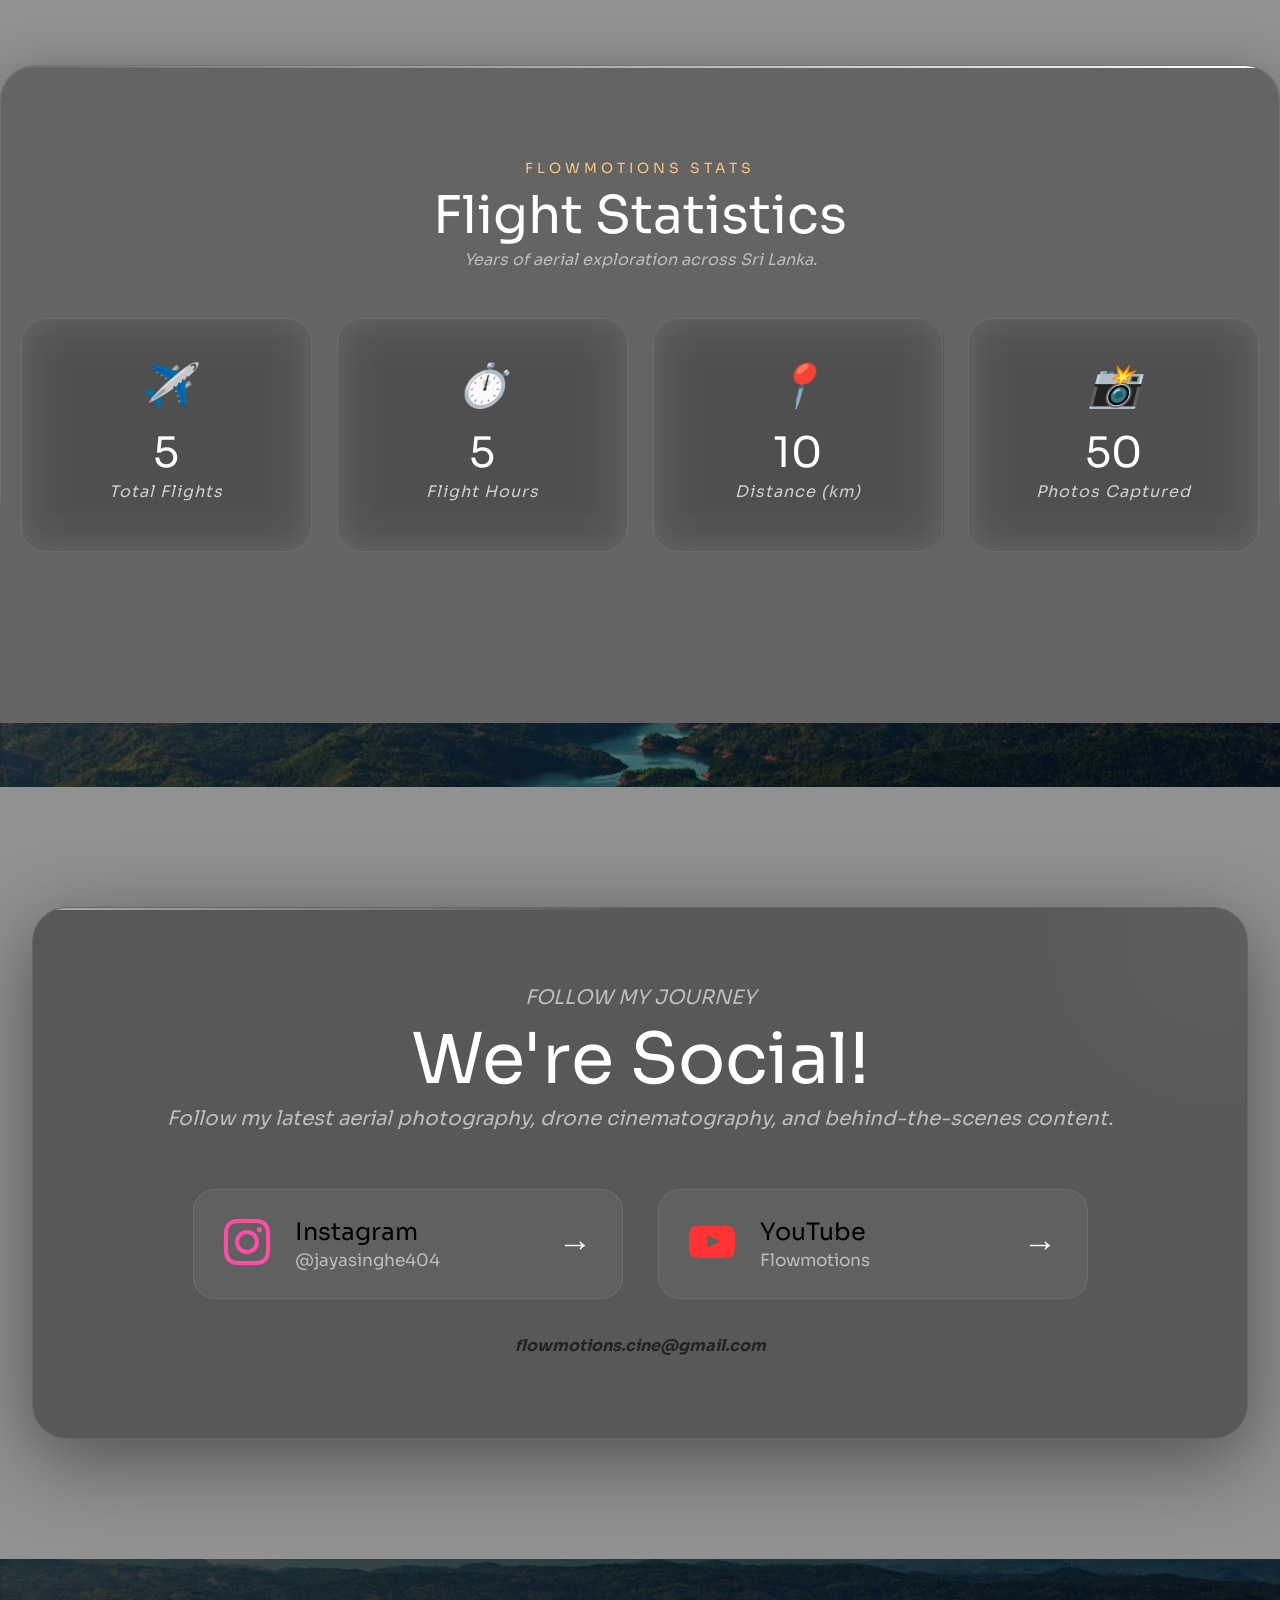
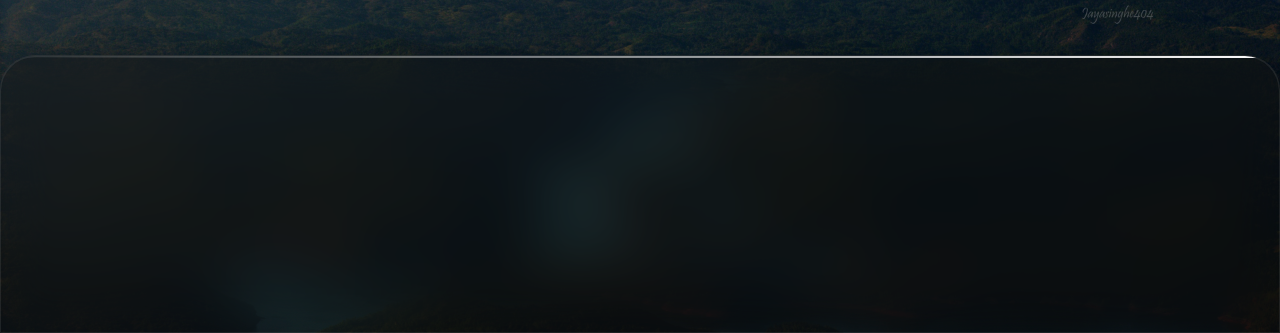
==== commit 0d8efaa4: "Change font family to 'Sora' in multiple sections Updated font family to 'Sora' for various elements" ====
--- a/index.html
+++ b/index.html
@@ -20,6 +20,7 @@
 <link as="style" href="https://fonts.googleapis.com/css2?family=Source+Serif+4:wght@400;700&amp;display=swap&amp;display=swap" onload="this.onload=null;this.rel='stylesheet'" rel="preload"/>
 <noscript><link href="https://fonts.googleapis.com/css2?family=Source+Serif+4:wght@400;700&amp;display=swap&amp;display=swap" rel="stylesheet"/></noscript>
 <link as="style" href="assets/mobirise/css/mbr-additional.css?v=WQmqEn" rel="preload"/><link href="assets/mobirise/css/mbr-additional.css?v=WQmqEn" rel="stylesheet" type="text/css"/>
+<link href="https://fonts.googleapis.com/css2?family=Sora:wght@400;500;600;700;800&display=swap" rel="stylesheet">
 <script type="application/ld+json">
 
    {
@@ -37,6 +38,30 @@
 }
 </script>
 <style>
+
+/* ===== Sora — broad catch-all for every heading/subtitle pattern on the site ===== */
+h1, h2, h3, h4, h5, h6,
+h1 em, h2 em, h3 em, h4 em, h5 em, h6 em,
+.display-1, .display-2, .display-3, .display-4,
+.mbr-section-title, .mbr-section-title em,
+.mbr-section-subtitle, .mbr-section-subtitle em,
+.flight-title, .flight-subtitle,
+.weather-heading h2, .weather-heading span,
+.golden-header,
+.social-heading h2, .social-heading span,
+.text h3, .text h4{
+  font-family: 'Sora', sans-serif !important;
+  font-style: normal !important;
+}
+
+#gallery01-8 .mbr-section-title,
+#gallery01-8 .mbr-section-title em,
+#gallery01-8 .mbr-section-subtitle{
+  font-family: 'Sora', sans-serif !important;
+  font-style: normal !important;
+}
+
+
 
 
 
@@ -1763,6 +1788,11 @@
   gtag('js', new Date());
 
   gtag('config', 'G-R07HFPCK7S');
+
+
+
+
+  
 </script>
 <!-- /Analytics -->
 
@@ -1771,11 +1801,11 @@
     <div class="loader-content">
 
         <p class="loader-logo">
-            <em style="font-weight: bold; font-family: 'Monaco', 'Trebuchet MS';color: #ffffff; font-size: 30px; letter-spacing: 10px;">FLOWMOTIONS</em>
+            <em style="font-weight: bold; font-family: 'sora', 'Trebuchet MS';color: #ffffff; font-size: 30px; letter-spacing: 10px;">FLOWMOTIONS</em>
         </p>
 
         <p class="loader-text">
-            <em style="font-weight: bold; font-family: 'Monaco', 'Trebuchet MS';">Preparing Your Journey...</em>
+            <em style="font-weight: bold; font-family: 'sora', 'Trebuchet MS';">Preparing Your Journey...</em>
         </p>
 
         <div class="loader-bar">
@@ -1822,8 +1852,8 @@
 <div class="container">
 <div class="row">
 <div class="content-wrap col-12 col-md-12 glass-hero">
-<h3 class="mbr-section-title mbr-fonts-style mbr-white mb-4 display-1"><em style="font-weight: bold; font-family: 'Monaco', 'Trebuchet MS';">Experience the Sky</h3>
-<p class="mbr-fonts-style mbr-text mbr-white mb-4 display-4"><em style="font-weight: bold; font-family: 'Monaco', 'Trebuchet MS';">Experience the beauty of Sri Lanka from a unique perspective</em></p>
+<h3 class="mbr-section-title mbr-fonts-style mbr-white mb-4 display-1"><em style="font-weight: bold; font-family: 'sora', 'Trebuchet MS';">Experience the Sky</h3>
+<p class="mbr-fonts-style mbr-text mbr-white mb-4 display-4"><em style="font-weight: bold; font-family: 'sora', 'Trebuchet MS';">Experience the beauty of Sri Lanka from a unique perspective</em></p>
 <p class="credit-text">
 </p>
 <div class="mbr-section-btn"><a class="btn btn-success-outline display-7" href="index.html#gallery01-8">Watch Now</a></div>
@@ -1921,7 +1951,7 @@
 <div class="col-12 content-head">
 <div class="mbr-section-head mb-5">
 <h4 class="mbr-section-title mbr-fonts-style align-center mb-0 display-2">
-<em style="font-weight: bold; font-family: 'impactBahnschrift SemiBold', 'Trebuchet MS';">Captured Moments</em></h4>
+<em style="font-weight: bold; font-family: 'sora', 'Trebuchet MS';">Captured Moments</em></h4>
 </div>
 </div>
 </div>
@@ -1954,7 +1984,7 @@
 <div class="row justify-content-center">
 <div class="col-12 content-head">
 <div class="mb-5">
-<h3 class="mbr-section-title mbr-fonts-style align-center m-0 display-2"><em style="font-family: 'impactBahnschrift SemiBold', 'Trebuchet MS';letter-spacing: 3px;font-size: 60px;">Gallery</em></h3>
+<h3 class="mbr-section-title mbr-fonts-style align-center m-0 display-2"><em style="font-family: 'sora', 'Trebuchet MS';letter-spacing: 3px;font-size: 60px;">Gallery</em></h3>
 <h4 class="mbr-section-subtitle mbr-fonts-style align-center mb-0 mt-4 display-4">High Resolution images , Image loading speed depends on your connection speed.</h4>
 </div>
 </div>
@@ -2198,7 +2228,7 @@
 <h1 class="mbr-section-title mbr-fonts-style mb-4 display-2">
 <strong>About Me</strong>
 </h1>
-<p class="mbr-text mbr-fonts-style mb-3 display-8;font-family: 'impactBahnschrift SemiBold', 'Trebuchet MS';">Hi, I'm Theekshana Jayasinghe, professionally known online as Jayasinghe404 and the founder of Flowmotions.lk.</p>
+<p class="mbr-text mbr-fonts-style mb-3 display-8;font-family: 'sora', 'Trebuchet MS';">Hi, I'm Theekshana Jayasinghe, professionally known online as Jayasinghe404 and the founder of Flowmotions.lk.</p>
 <p class="mbr-text mbr-fonts-style mb-3 display-8"></p>
 <p class="mbr-text mbr-fonts-style mb-3 display-8">I am an NVQ Certified Drone Pilot with a passion for aerial cinematography, drone photography, and cinematic storytelling. Through Flowmotions, I create high-quality aerial visuals that help businesses, tourism brands, real estate companies, hotels, and content creators showcase their stories from a unique perspective.Follow my journey: @jayasinghe404</p><br/>
 
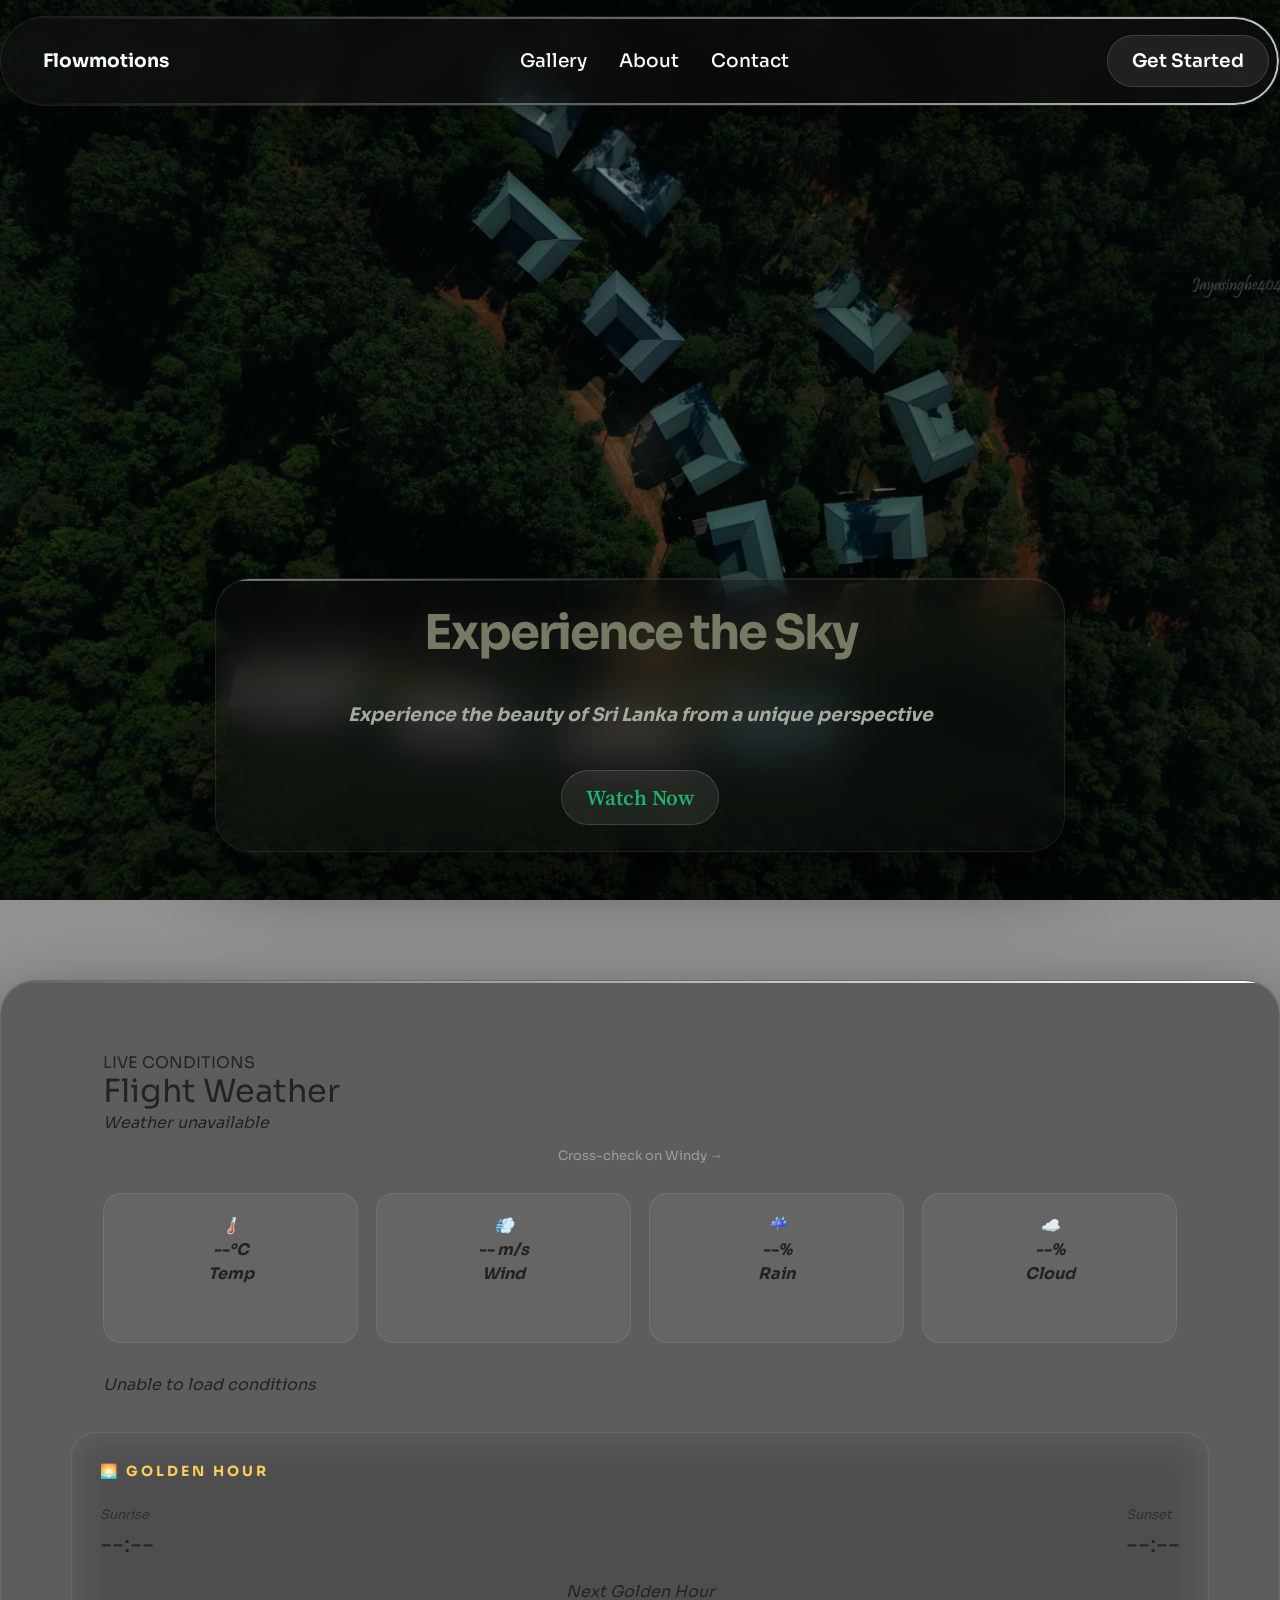
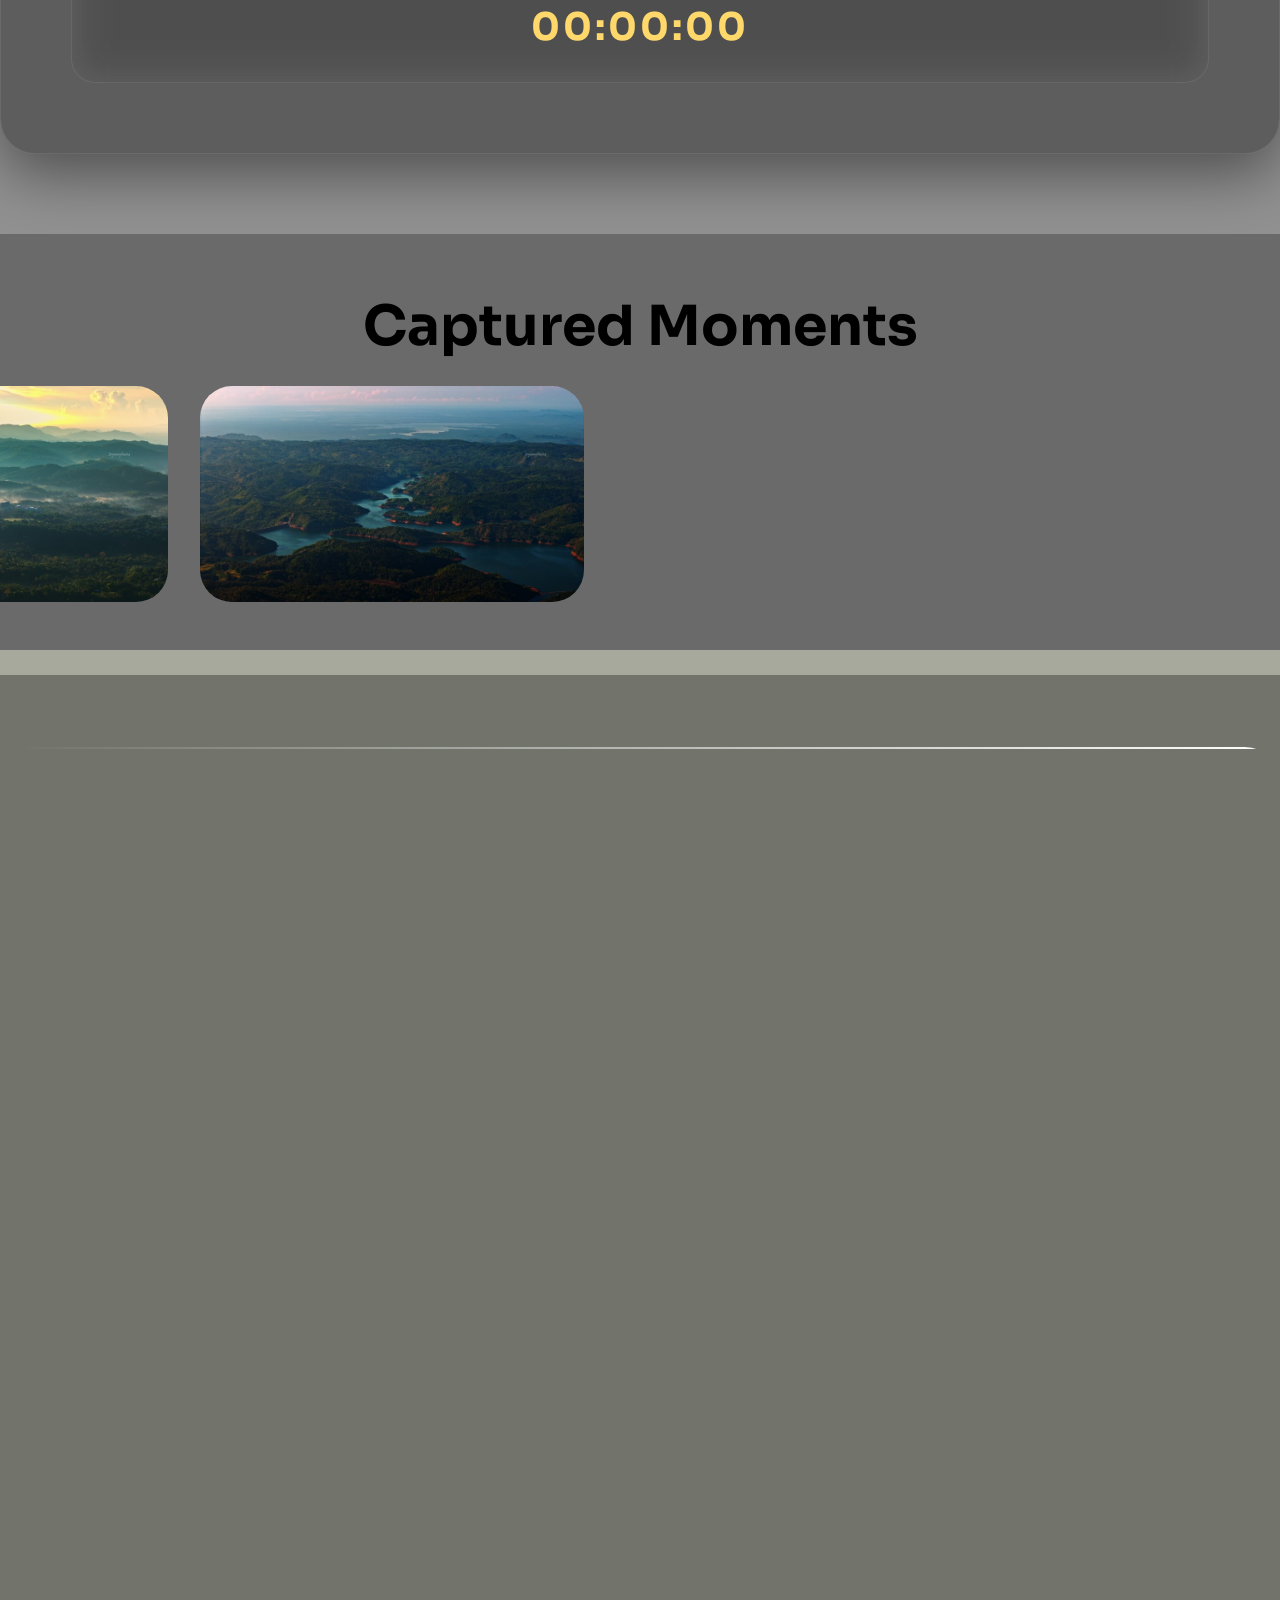
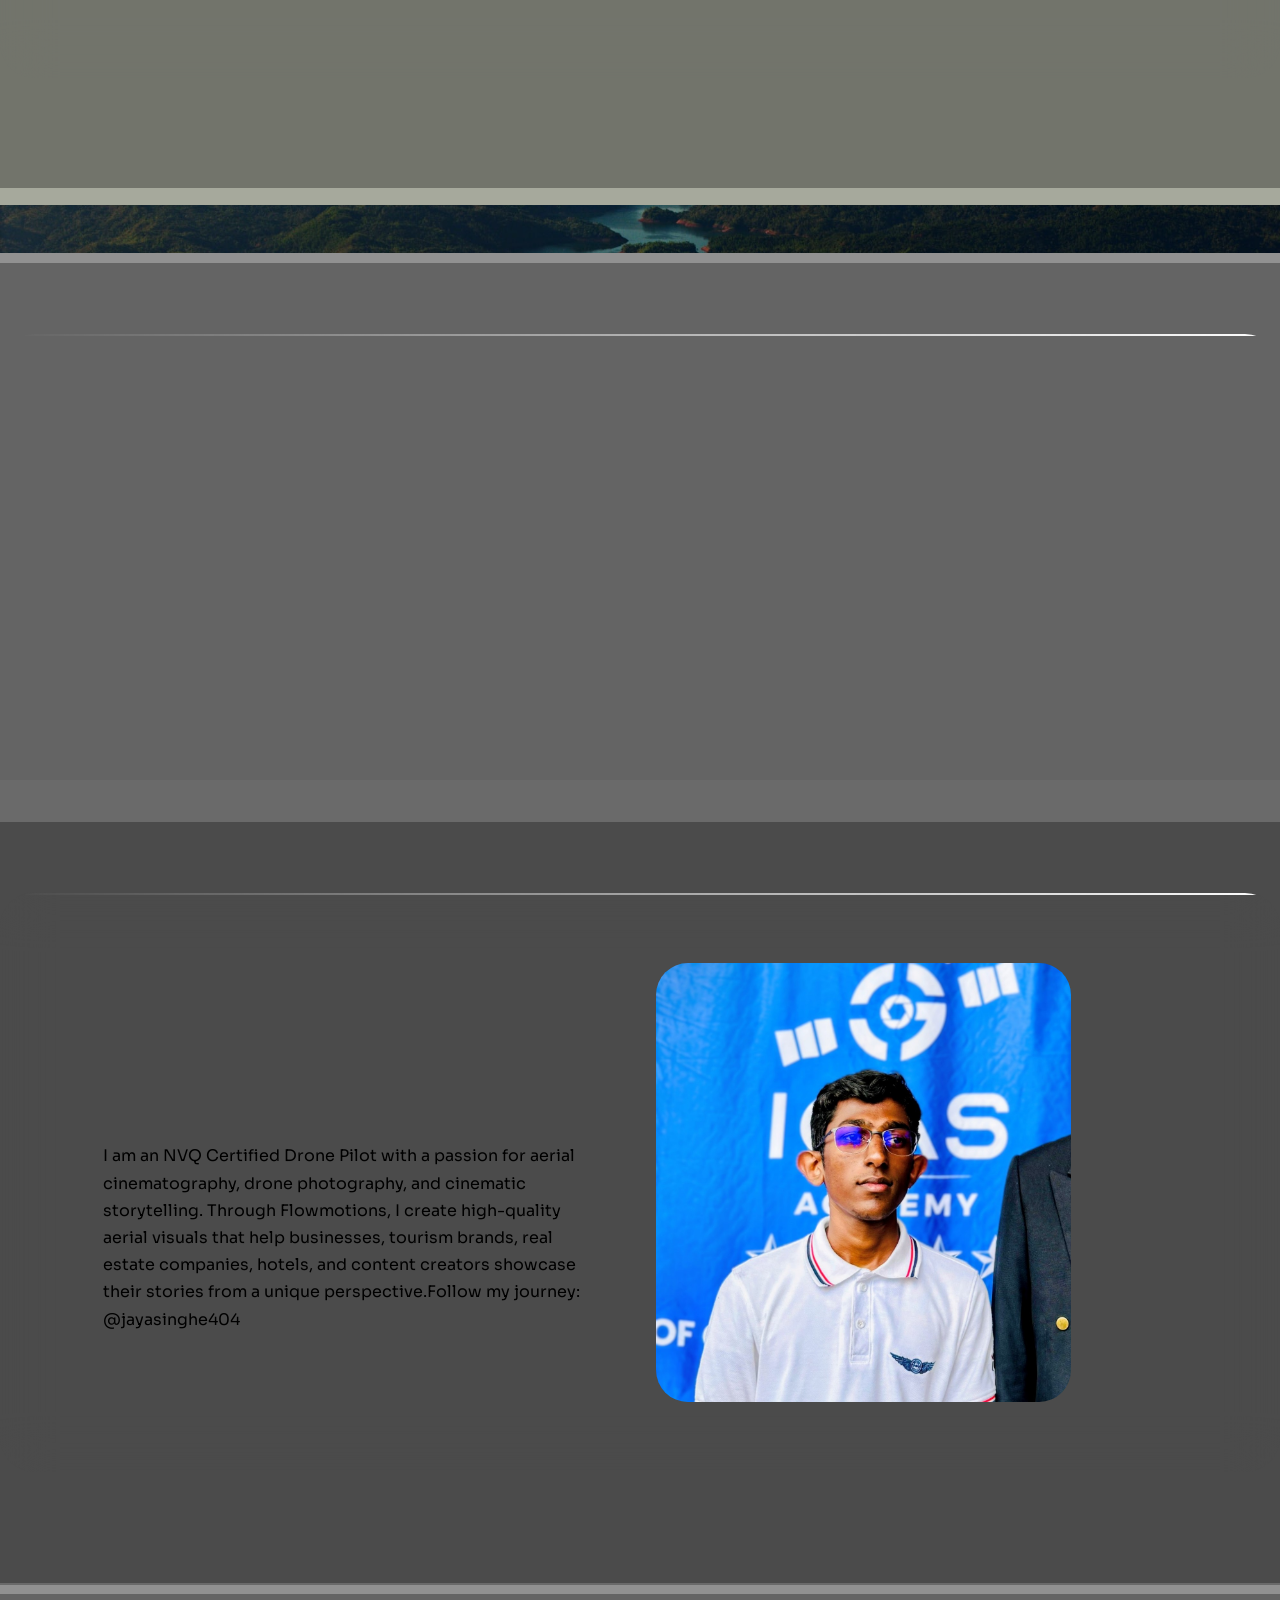
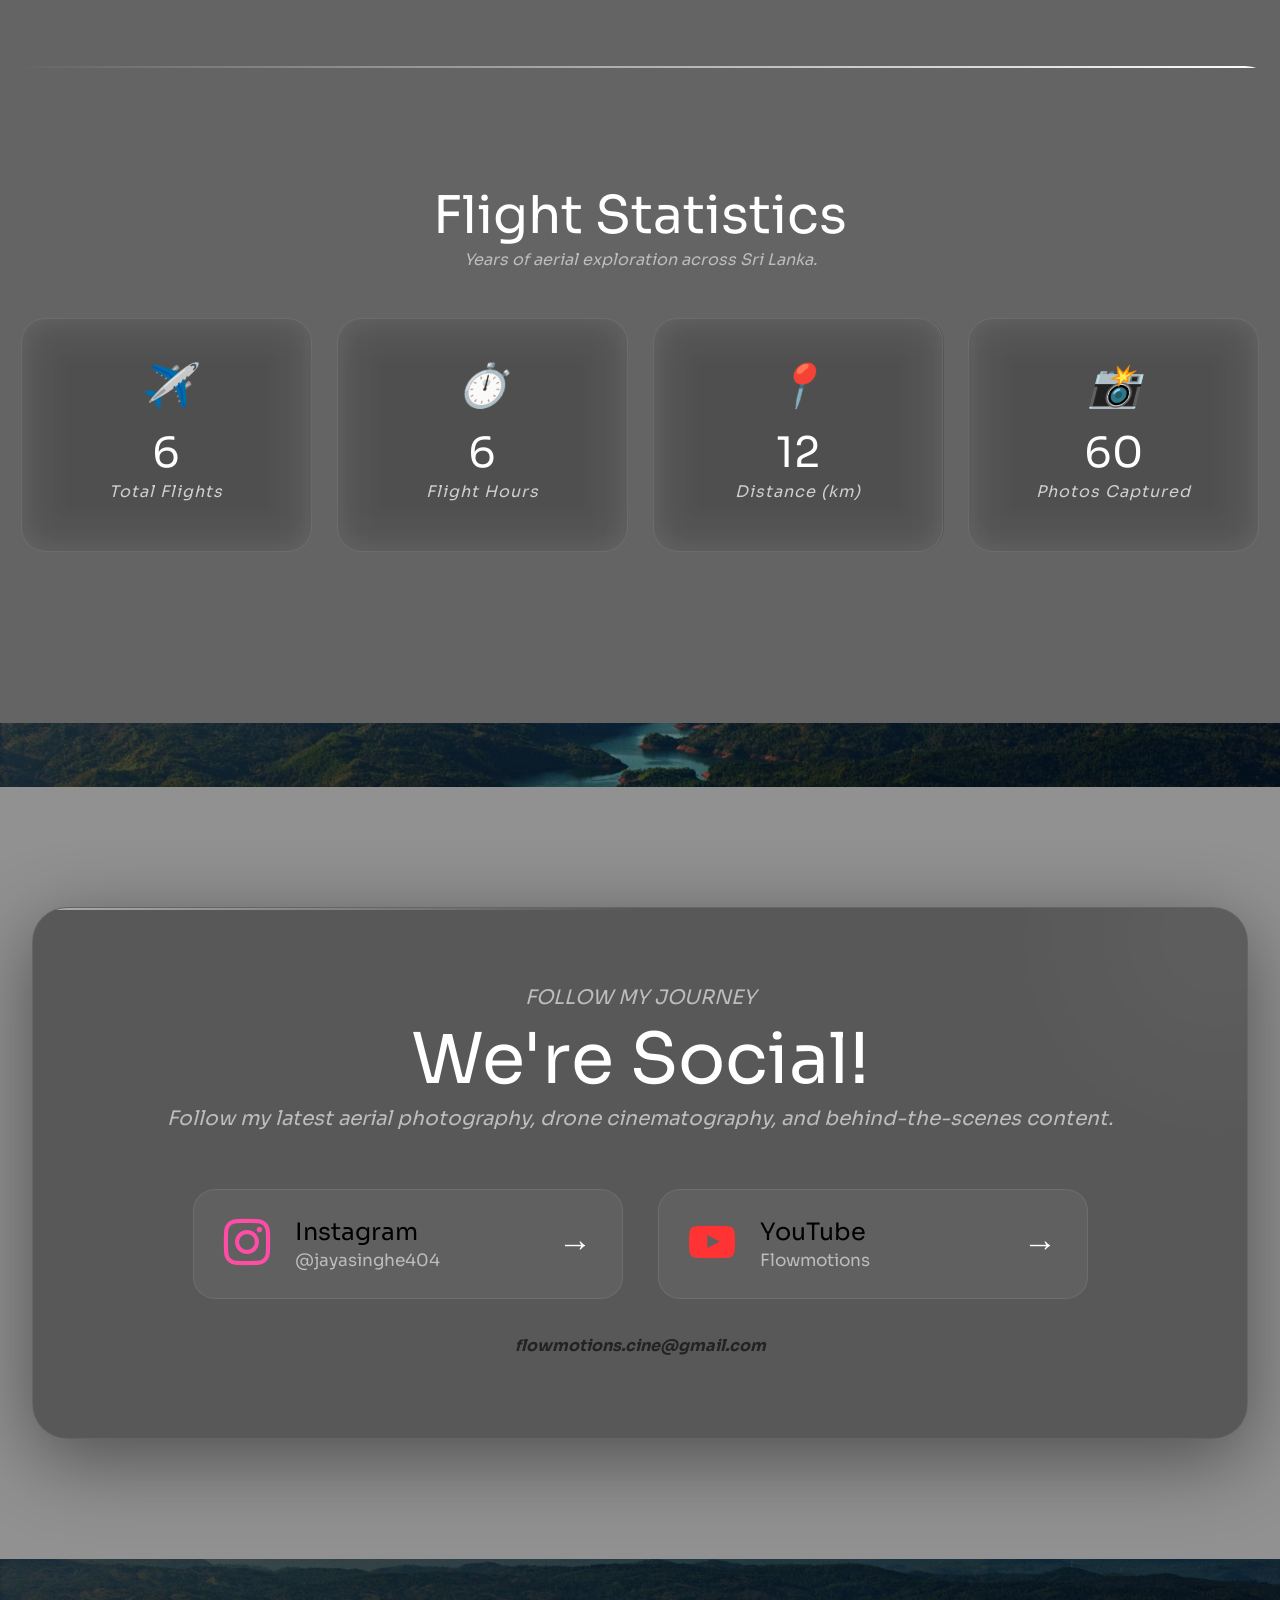
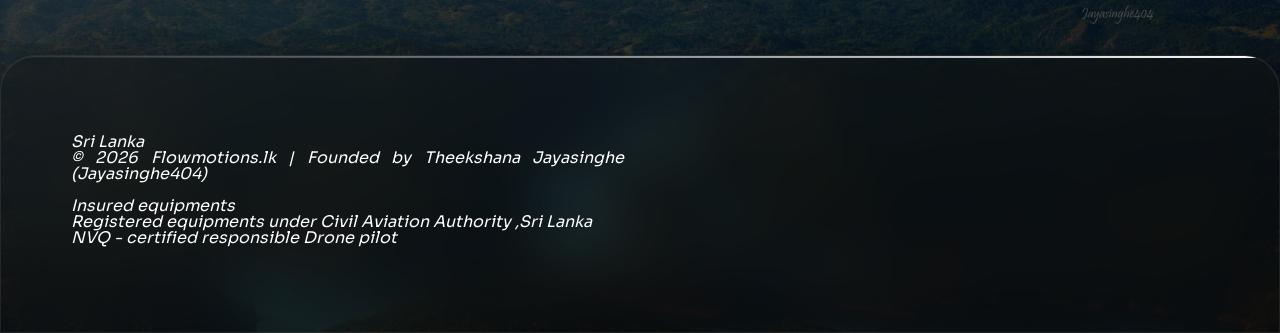
==== commit 6514b273: "Replace .webp images with .jpg versions" ====
--- a/index.html
+++ b/index.html
@@ -2069,7 +2069,7 @@
 </div>
 </div><div class="col-12 col-md-6 col-lg-3 item gallery-image">
 <div class="item-wrapper mb-3" data-bs-target="#vnwmRFEIcv-modal" data-bs-toggle="modal">
-<img loading="lazy" decoding="async" alt="morning" class="w-100" data-bs-slide-to="10" data-bs-target="#lb-vnwmRFEIcv" src="assets/images/mount-layer-2.webp"/>
+<img loading="lazy" decoding="async" alt="morning" class="w-100" data-bs-slide-to="10" data-bs-target="#lb-vnwmRFEIcv" src="assets/images/mount-layer-2.jpg"/>
 <div class="icon-wrapper">
 <span class="mobi-mbri mobi-mbri-search mbr-iconfont mbr-iconfont-btn"></span>
 </div>
@@ -2117,7 +2117,7 @@
 </div><div class="carousel-item">
 <img loading="lazy" decoding="async" alt="Mobirise Website Builder" class="d-block w-100" src="assets/images/road-bird.webp"/>
 </div><div class="carousel-item">
-<img loading="lazy" decoding="async" alt="Mobirise Website Builder" class="d-block w-100" src="assets/images/mount-layer-2.webp"/>
+<img loading="lazy" decoding="async" alt="Mobirise Website Builder" class="d-block w-100" src="assets/images/mount-layer-2.jpg"/>
 </div><div class="carousel-item">
 <img loading="lazy" decoding="async" alt="Mobirise Website Builder" class="d-block w-100" src="assets/images/bird-eye.webp"/>
 </div>
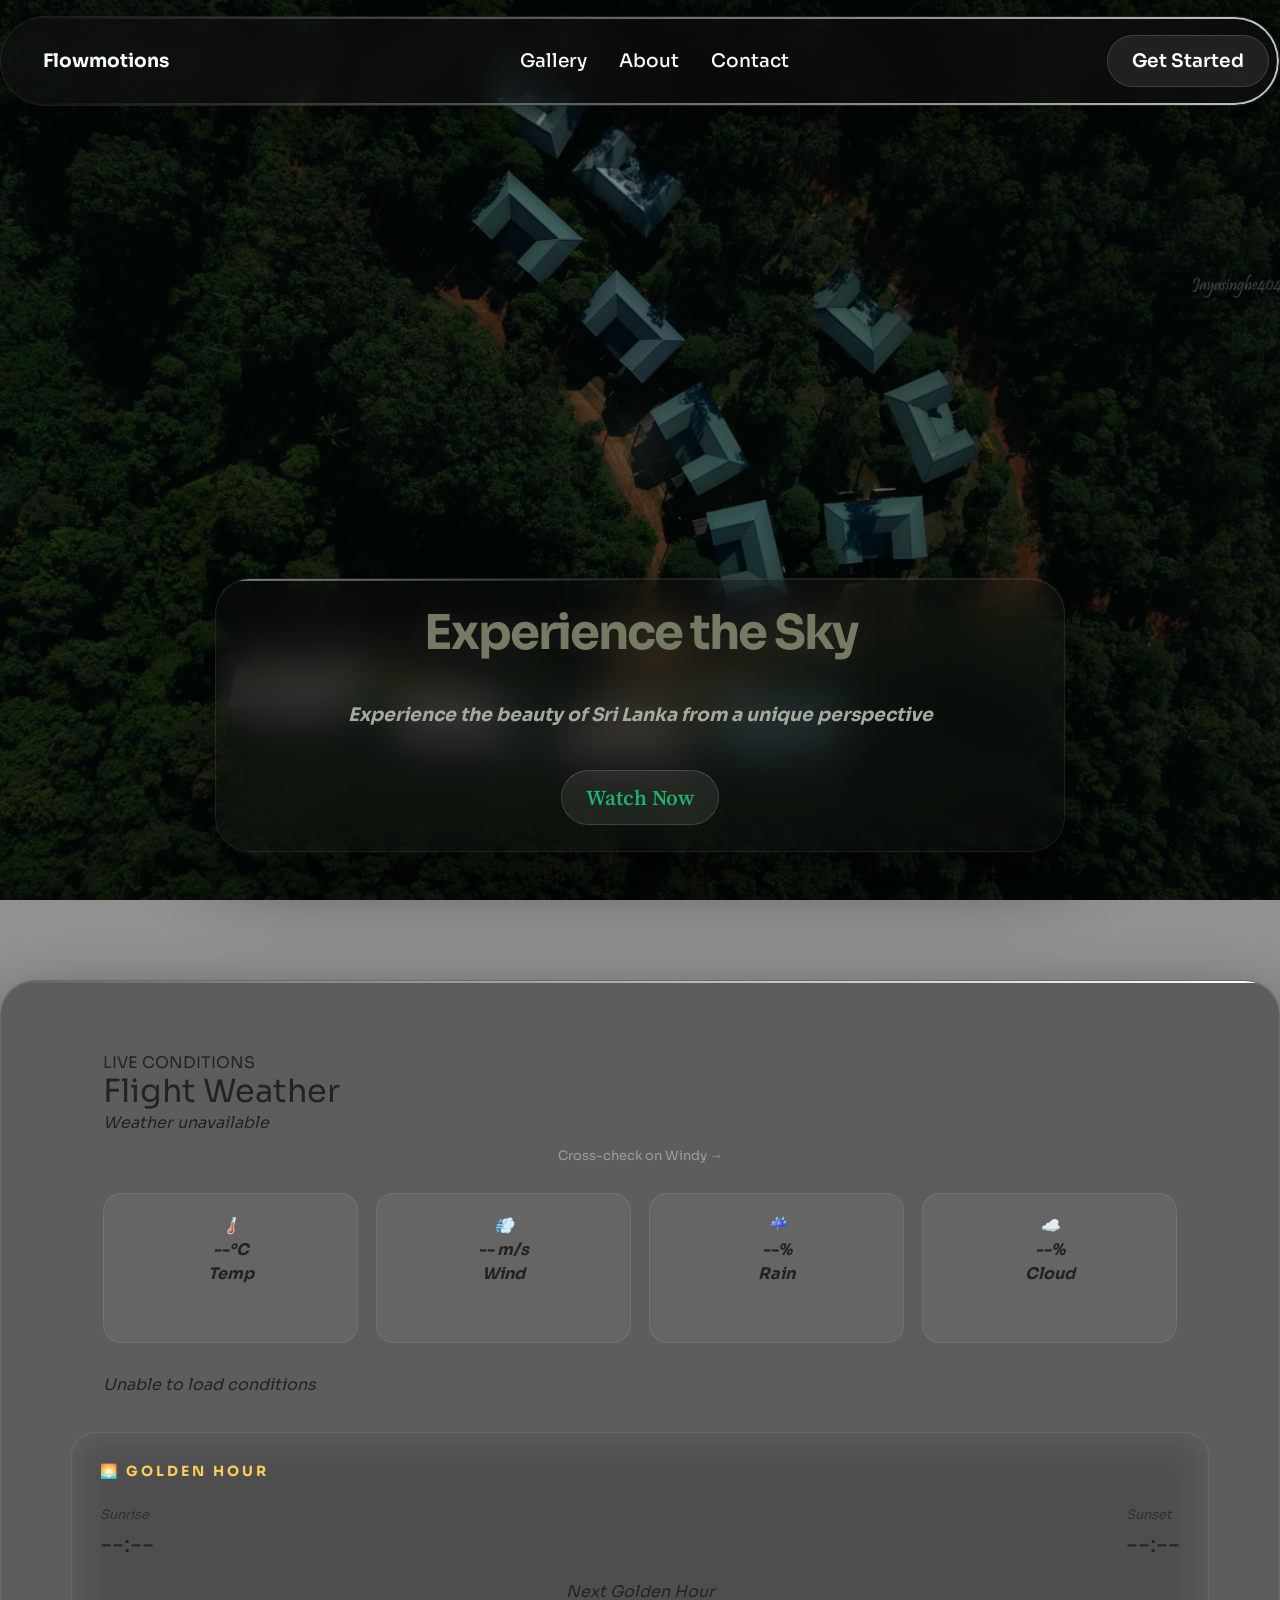
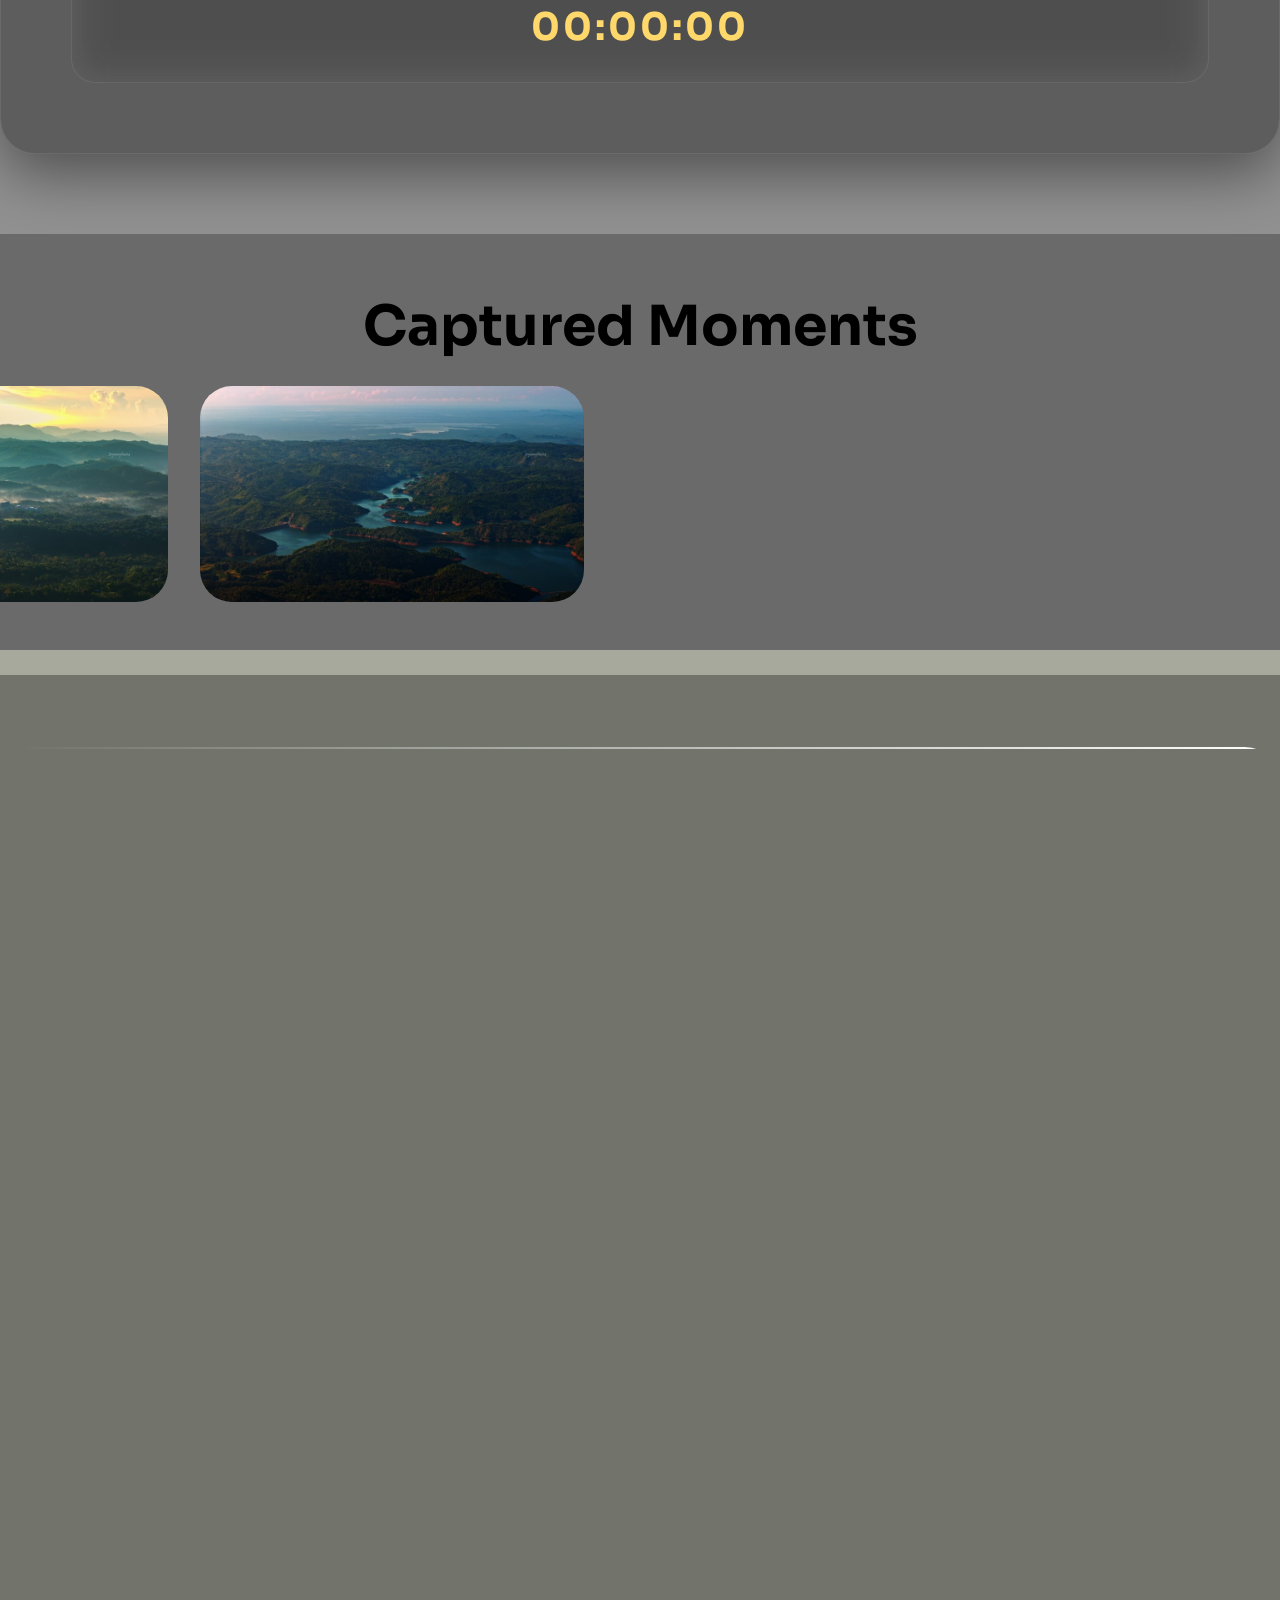
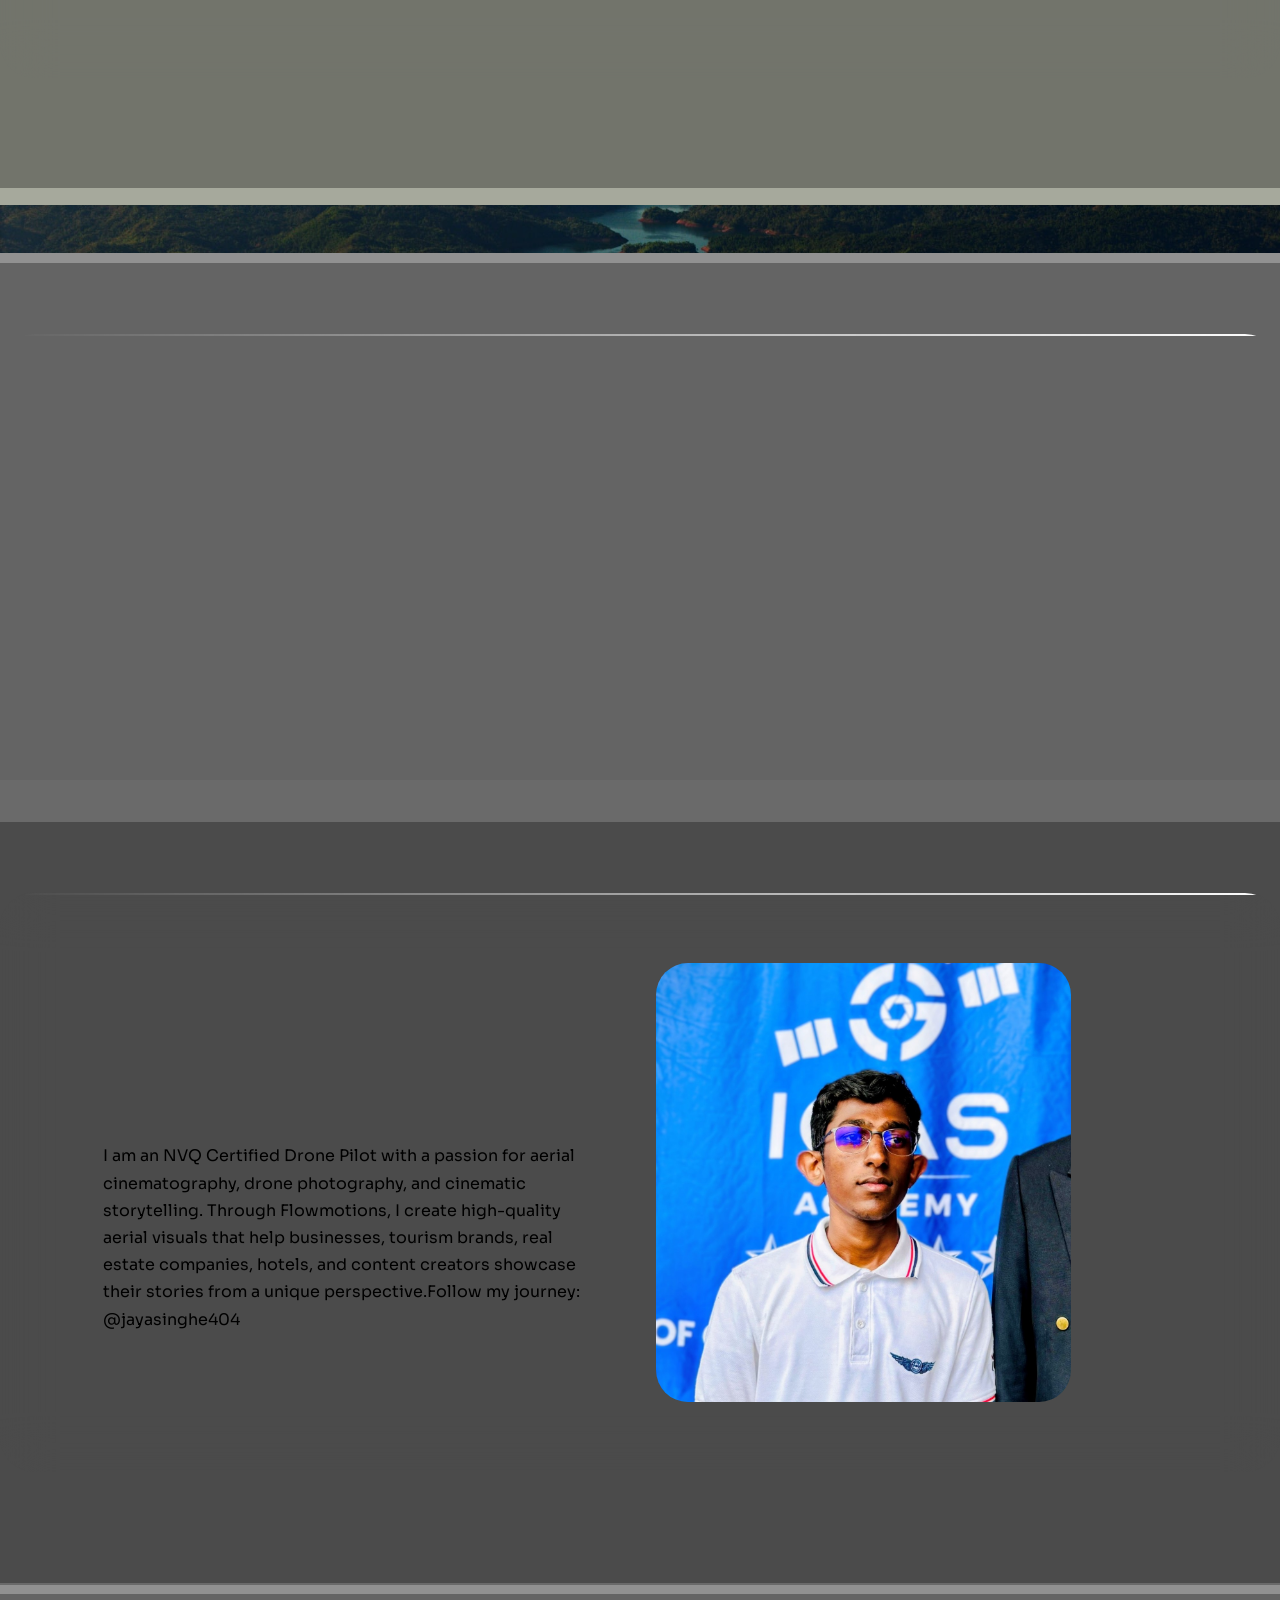
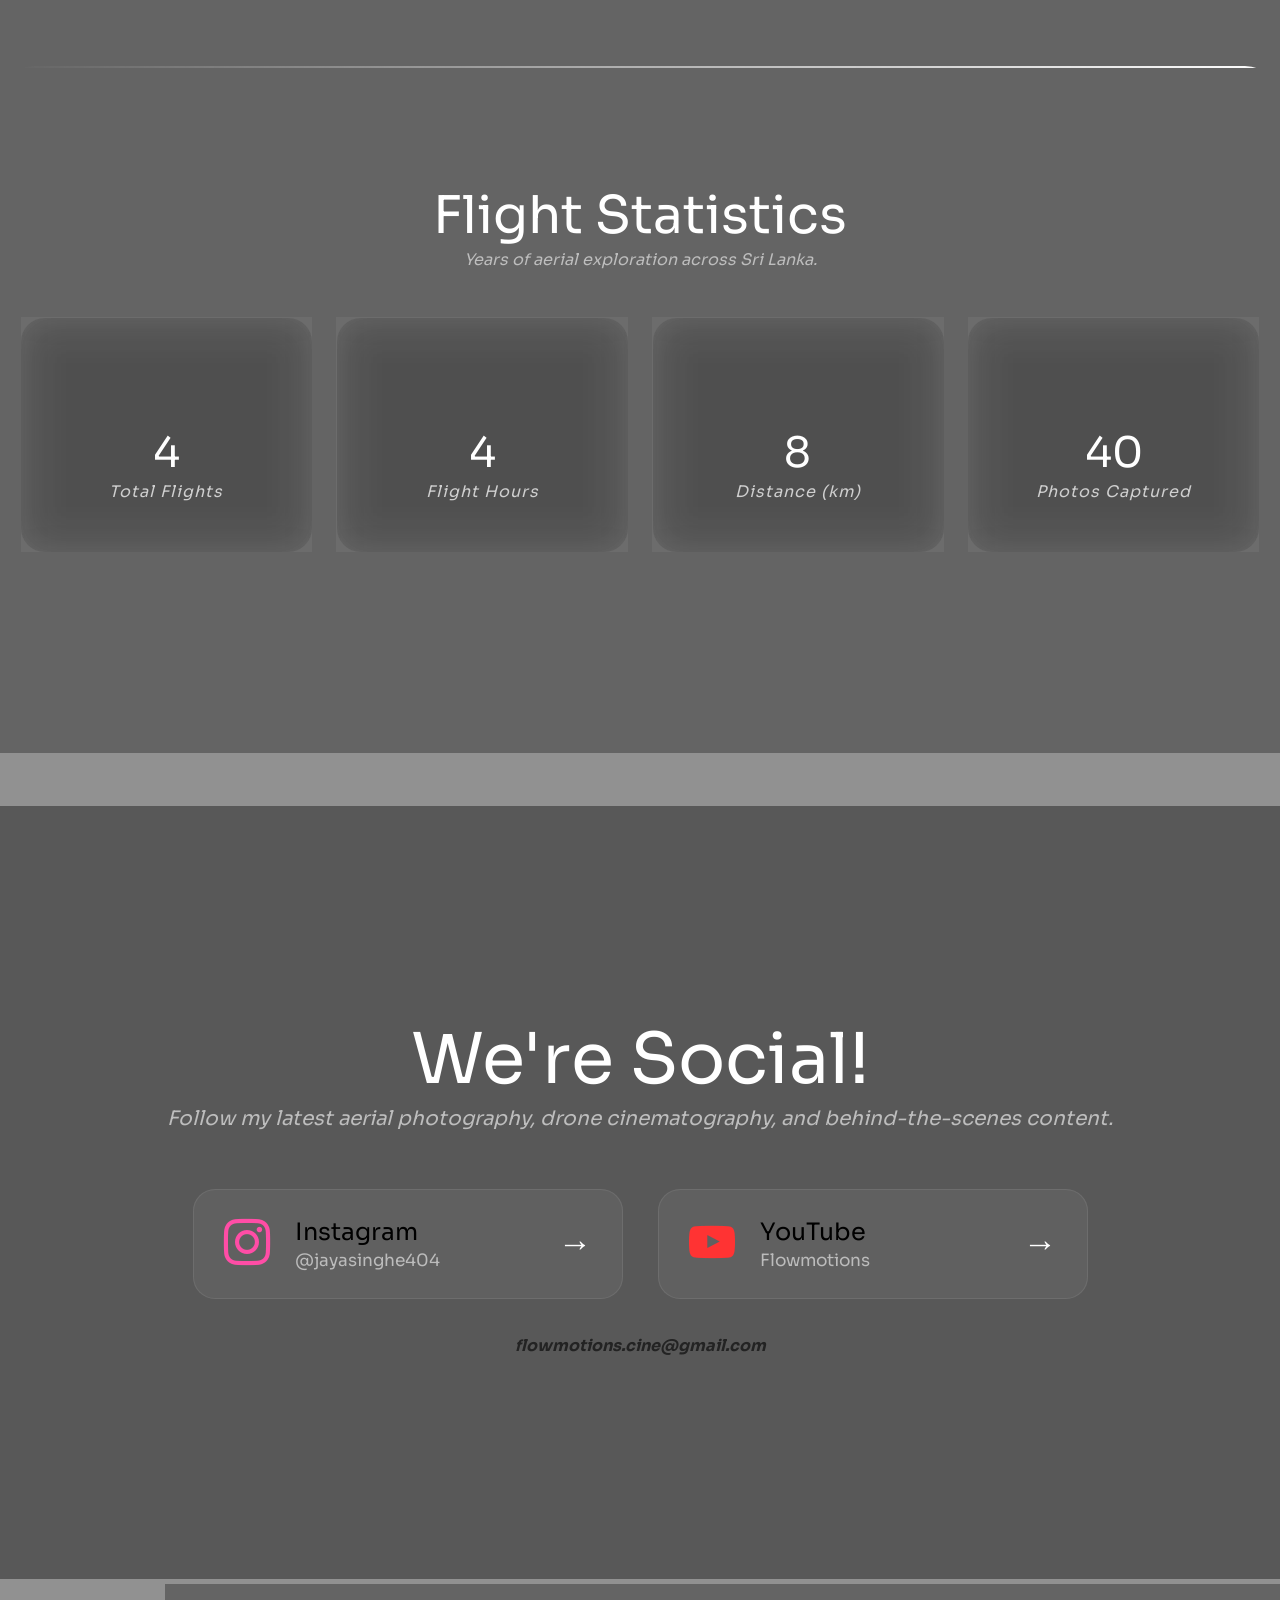
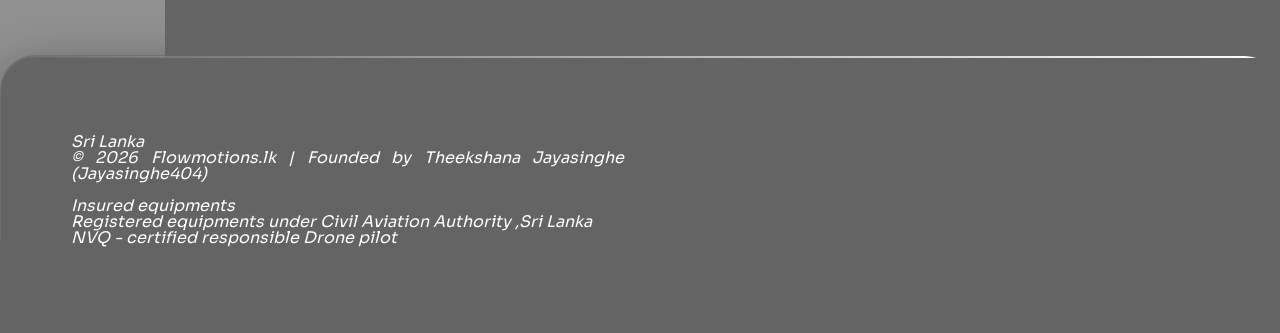
==== commit 924e24f6: "Implement photo details modal with info button Added photo details functionality with an info button" ====
--- a/index.html
+++ b/index.html
@@ -1777,6 +1777,203 @@
   right:10px !important;
 }
 
+
+
+/* =========================================
+   FLOWMOTIONS PHOTO DETAILS
+   ========================================= */
+
+.fm-info-button {
+    position: fixed;
+    right: 25px;
+    bottom: 25px;
+
+    width: 230px;
+    height: 70px;
+
+    border-radius: 30%;
+    border: 1px solid rgba(255,255,255,.25);
+
+    background: rgba(255,255,255,.12);
+    color: #fff;
+
+    backdrop-filter: blur(18px);
+    -webkit-backdrop-filter: blur(18px);
+
+    box-shadow: 0 8px 30px rgba(0,0,0,.4);
+
+    font-size: 22px;
+
+    cursor: pointer;
+
+    display: flex;
+    align-items: center;
+    justify-content: center;
+
+    z-index: 99999999;
+
+    transition:
+        transform .25s ease,
+        background .25s ease;
+}
+
+.fm-info-button:hover {
+    transform: scale(1.08);
+    background: rgba(255,255,255,.22);
+}
+
+
+/* Details glass box */
+
+.fm-photo-details {
+    position: fixed;
+
+    left: 50%;
+    bottom: 25px;
+
+    width: min(430px, calc(100% - 40px));
+
+    padding: 20px 22px;
+
+    border-radius: 22px;
+
+    background: rgba(20,20,20,.48);
+
+    border: 1px solid rgba(255,255,255,.18);
+
+    backdrop-filter: blur(22px) saturate(140%);
+    -webkit-backdrop-filter: blur(22px) saturate(140%);
+
+    box-shadow:
+        0 20px 60px rgba(0,0,0,.5),
+        inset 0 1px 0 rgba(255,255,255,.12);
+
+    color: #fff;
+
+    z-index: 99999998;
+
+    opacity: 0;
+    visibility: hidden;
+    pointer-events: none;
+
+    transform:
+        translate(-50%, 30px)
+        scale(.94);
+
+    transition:
+        opacity .35s cubic-bezier(.22,1,.36,1),
+        transform .35s cubic-bezier(.22,1,.36,1),
+        visibility .35s;
+}
+
+
+/* Open */
+
+.fm-photo-details.fm-show {
+    opacity: 1;
+    visibility: visible;
+    pointer-events: auto;
+
+    transform:
+        translate(-50%, 0)
+        scale(1);
+}
+
+
+/* Title */
+
+.fm-photo-details h3 {
+    margin: 0 0 8px;
+
+    color: #fff;
+
+    font-size: 21px;
+    font-weight: 600;
+}
+
+
+/* Description */
+
+.fm-photo-details p {
+    margin: 5px 0;
+
+    color: rgba(255,255,255,.82);
+
+    font-size: 14px;
+    line-height: 1.5;
+}
+
+
+/* Tags */
+
+.fm-photo-meta {
+    display: flex;
+    flex-wrap: wrap;
+
+    gap: 7px;
+
+    margin-top: 12px;
+}
+
+.fm-photo-meta span {
+    padding: 6px 10px;
+
+    border-radius: 20px;
+
+    background: rgba(255,255,255,.10);
+
+    border: 1px solid rgba(255,255,255,.12);
+
+    color: rgba(255,255,255,.9);
+
+    font-size: 12px;
+}
+
+
+/* Mobile */
+
+@media (max-width:600px) {
+
+    .fm-info-button {
+        width: 44px;
+        height: 44px;
+
+        right: 15px;
+        bottom: 15px;
+
+        font-size: 20px;
+    }
+
+    .fm-photo-details {
+
+        width: calc(100% - 30px);
+
+        bottom: 15px;
+
+        padding: 17px 18px;
+
+        border-radius: 19px;
+    }
+
+    .fm-photo-details h3 {
+        font-size: 18px;
+    }
+
+    .fm-photo-details p {
+        font-size: 13px;
+    }
+
+    .fm-photo-meta span {
+        font-size: 11px;
+        padding: 5px 8px;
+    }
+}
+
+
+
+
+
+
 </style></head>
 <body id="top">
 <!-- Analytics -->
@@ -1788,7 +1985,6 @@
   gtag('js', new Date());
 
   gtag('config', 'G-R07HFPCK7S');
-
 
 
 
@@ -2802,7 +2998,177 @@
   });
 });
 </script>
+<script>
+document.addEventListener("DOMContentLoaded", function () {
+
+    const modal = document.getElementById("vnwmRFEIcv-modal");
+
+    if (!modal) return;
+
+    /* Create INFO button */
+    const infoButton = document.createElement("button");
+
+    infoButton.className = "fm-info-button";
+    infoButton.type = "button";
+    infoButton.setAttribute("aria-label", "Photo information");
+    infoButton.innerHTML = "ⓘ About this image";
+
+    /* Create details box */
+    const detailsBox = document.createElement("div");
+
+    detailsBox.className = "fm-photo-details";
+
+    detailsBox.innerHTML = `
+        <h3></h3>
+        <p></p>
+        <div class="fm-photo-meta"></div>
+    `;
+
+    modal.appendChild(infoButton);
+    modal.appendChild(detailsBox);
+
+
+    /* Photo information */
+    const photoDetails = [
+
+        {
+            title: "Lake",
+            description: "Where rugged cliffs meet emerald waters — nature painted from above.",
+            meta: ["🚁 DJI Air 3S", "📷 Aerial Photography","📍Homagama-Sri Lanka"]
+        },
+
+        {
+            title: "Samanalawewa Reservoir",
+            description: "A vast reservoir winding through the emerald mountains of Sri Lanka.",
+            meta: ["🚁 DJI Air 3S", "🎥 Cinematic","📍Belihuloya-Sri Lanka"]
+        },
+
+        {
+            title: "Sunset",
+            description: "A fiery sunset breaking through the storm above the city skyline.",
+            meta: ["🚁 DJI Air 3S", "🌅 Sunset","📍Colombo-Sri Lanka"]
+        },
+
+        {
+            title: "Field",
+            description: "A tapestry of green and gold, shaped by the hills and cultivated by hand.",
+            meta: ["🚁 DJI Air 3S", "📷 Aerial Photography","📍Belihuloya-Sri Lanka"]
+        },
+
+        {
+            title: "Samanalawewa Reservoir",
+            description: "Where clouds drift between the mountains and the reservoir below.",
+            meta: ["🚁 DJI Air 3S", "🌄 Landscape","📍Belihuloya-Sri Lanka"]
+        },
+
+        {
+            title: "Mountain layers",
+            description: "Golden light rising over a sea of mist-covered mountains.",
+            meta: ["🚁 DJI Air 3S", "🏔️ Landscape","📍Belihuloya-Sri Lanka"]
+        },
+
+        {
+            title: "Red giant ",
+            description: "A crimson sun sinking behind the silent city.",
+            meta: ["🚁 DJI Air 3S", "🌅 Golden Hour","📍Colombo-Sri Lanka"]
+        },
+
+        {
+            title: "Morning",
+            description: "Morning aerial view captured over the landscape.",
+            meta: ["🚁 DJI Air 3S", "☀️ Morning","📍Sooriyakanda-Sri Lanka"]
+        },
+
+        {
+            title: "Thunderstorm Outfllow",
+            description: "Natural weather incident.",
+            meta: ["🚁 DJI Air 3S", "📷 Aerial","📍Homagama-Sri Lanka"]
+        },
+
+        {
+            title: "Curved road over field",
+            description: "A winding road through a golden tapestry of rice fields and tropical hills.",
+            meta: ["🚁 DJI Air 3S", "🛩️ Aerial","📍Belihuloya-Sri Lanka"]
+        },
+
+        {
+            title: "Lake gregory",
+            description: "A golden sunset reflected across the quiet waters beneath the mountain horizon.",
+            meta: ["🚁 DJI Air 3S", "🏔️ Landscape","📍Nuwara eliya-Sri Lanka"]
+        },
+
+        {
+            title: "Bird's Eye View",
+            description: "A hidden retreat nestled deep within the emerald forest.",
+            meta: ["🚁 DJI Air 3S", "📷 Aerial Photography","📍Belihuloya-Sri Lanka"]
+        }
+
+    ];
+
+
+    function getCurrentIndex() {
+
+        const active = modal.querySelector(".carousel-item.active");
+
+        if (!active) return 0;
+
+        const items = Array.from(
+            modal.querySelectorAll(".carousel-item")
+        );
+
+        return items.indexOf(active);
+    }
+
+
+    function updateDetails() {
+
+        const index = getCurrentIndex();
+
+        const data = photoDetails[index];
+
+        if (!data) return;
+
+        detailsBox.querySelector("h3").textContent = data.title;
+
+        detailsBox.querySelector("p").textContent = data.description;
+
+        detailsBox.querySelector(".fm-photo-meta").innerHTML =
+            data.meta.map(item => `<span>${item}</span>`).join("");
+    }
+
+
+    /* Show / hide details */
+    infoButton.addEventListener("click", function (event) {
+
+        event.stopPropagation();
+
+        detailsBox.classList.toggle("fm-show");
+
+    });
+
+
+    /* Update when changing image */
+    modal.addEventListener("slid.bs.carousel", function () {
+
+        updateDetails();
+
+        detailsBox.classList.remove("fm-show");
+
+    });
+
+
+    /* When lightbox opens */
+    modal.addEventListener("shown.bs.modal", function () {
+
+        updateDetails();
+
+        detailsBox.classList.remove("fm-show");
+
+    });
+
+});
+</script>
+
 
 </body>
 </html>
-
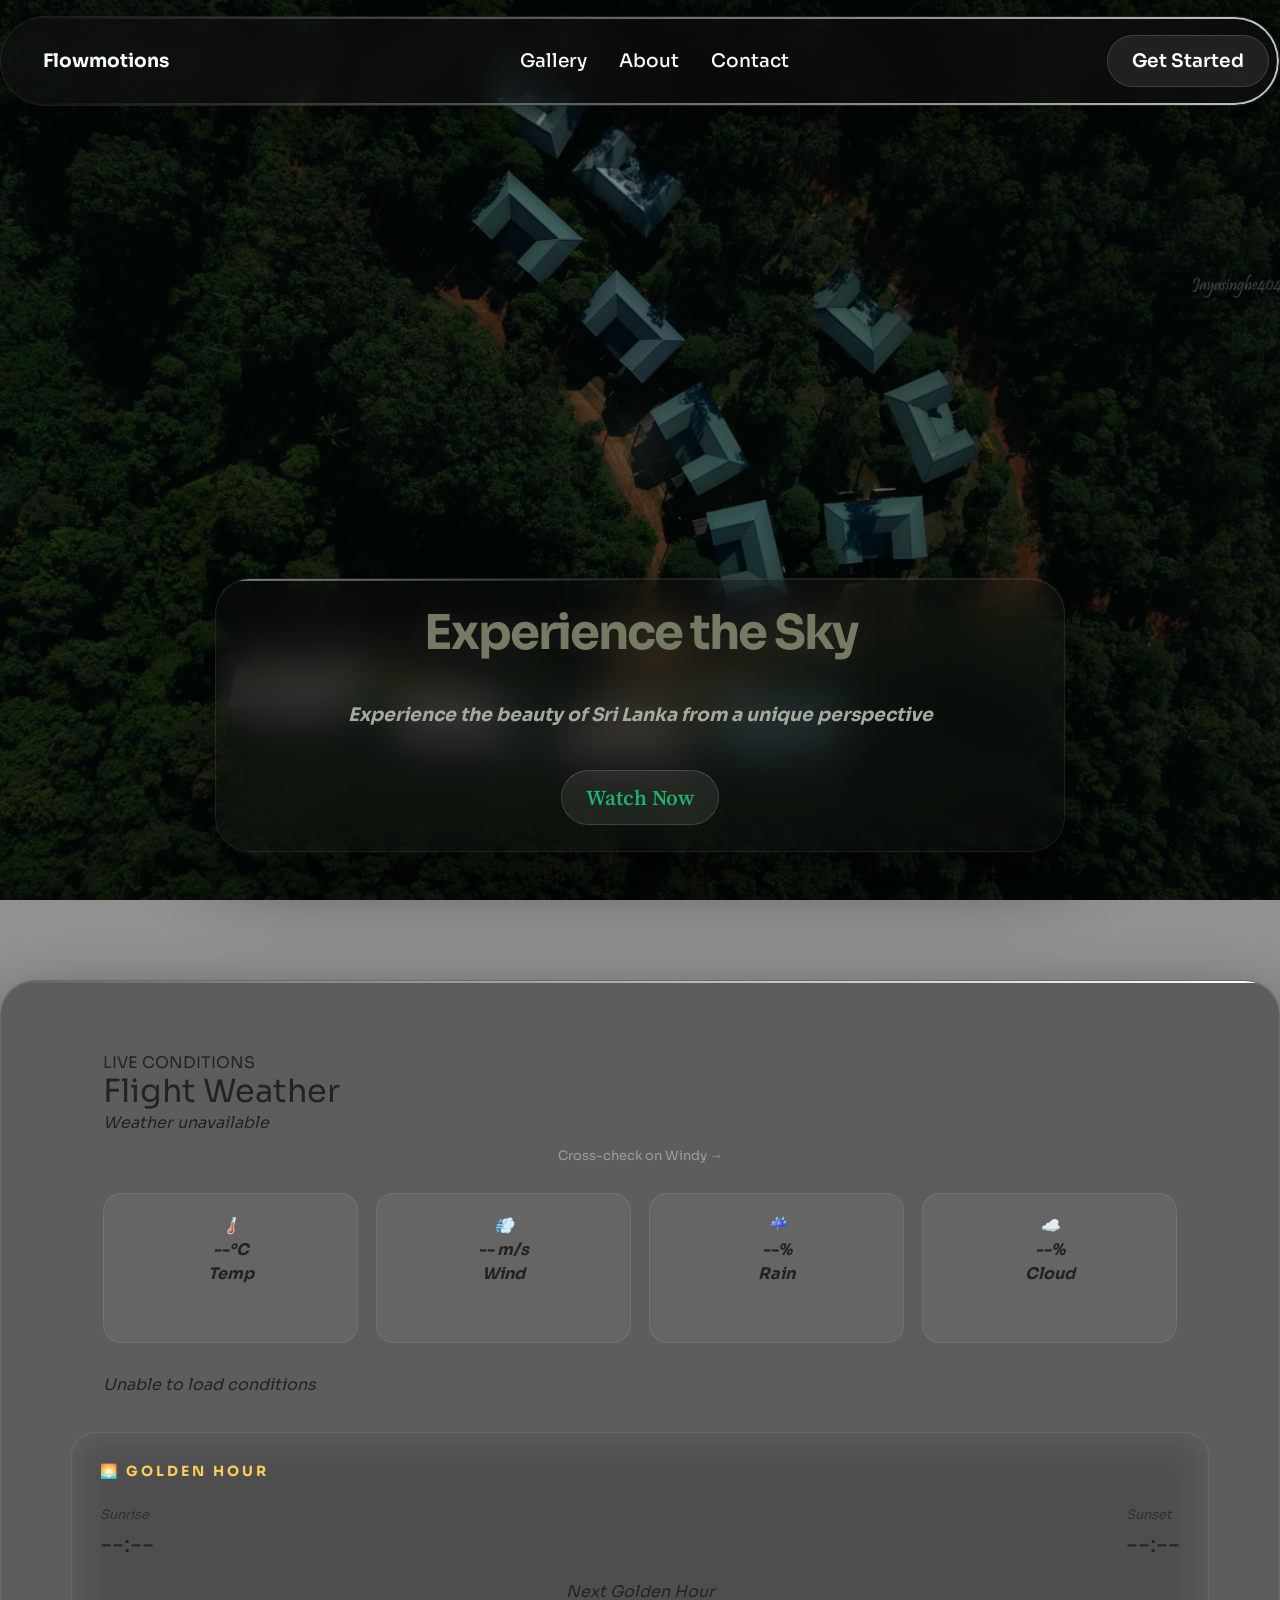
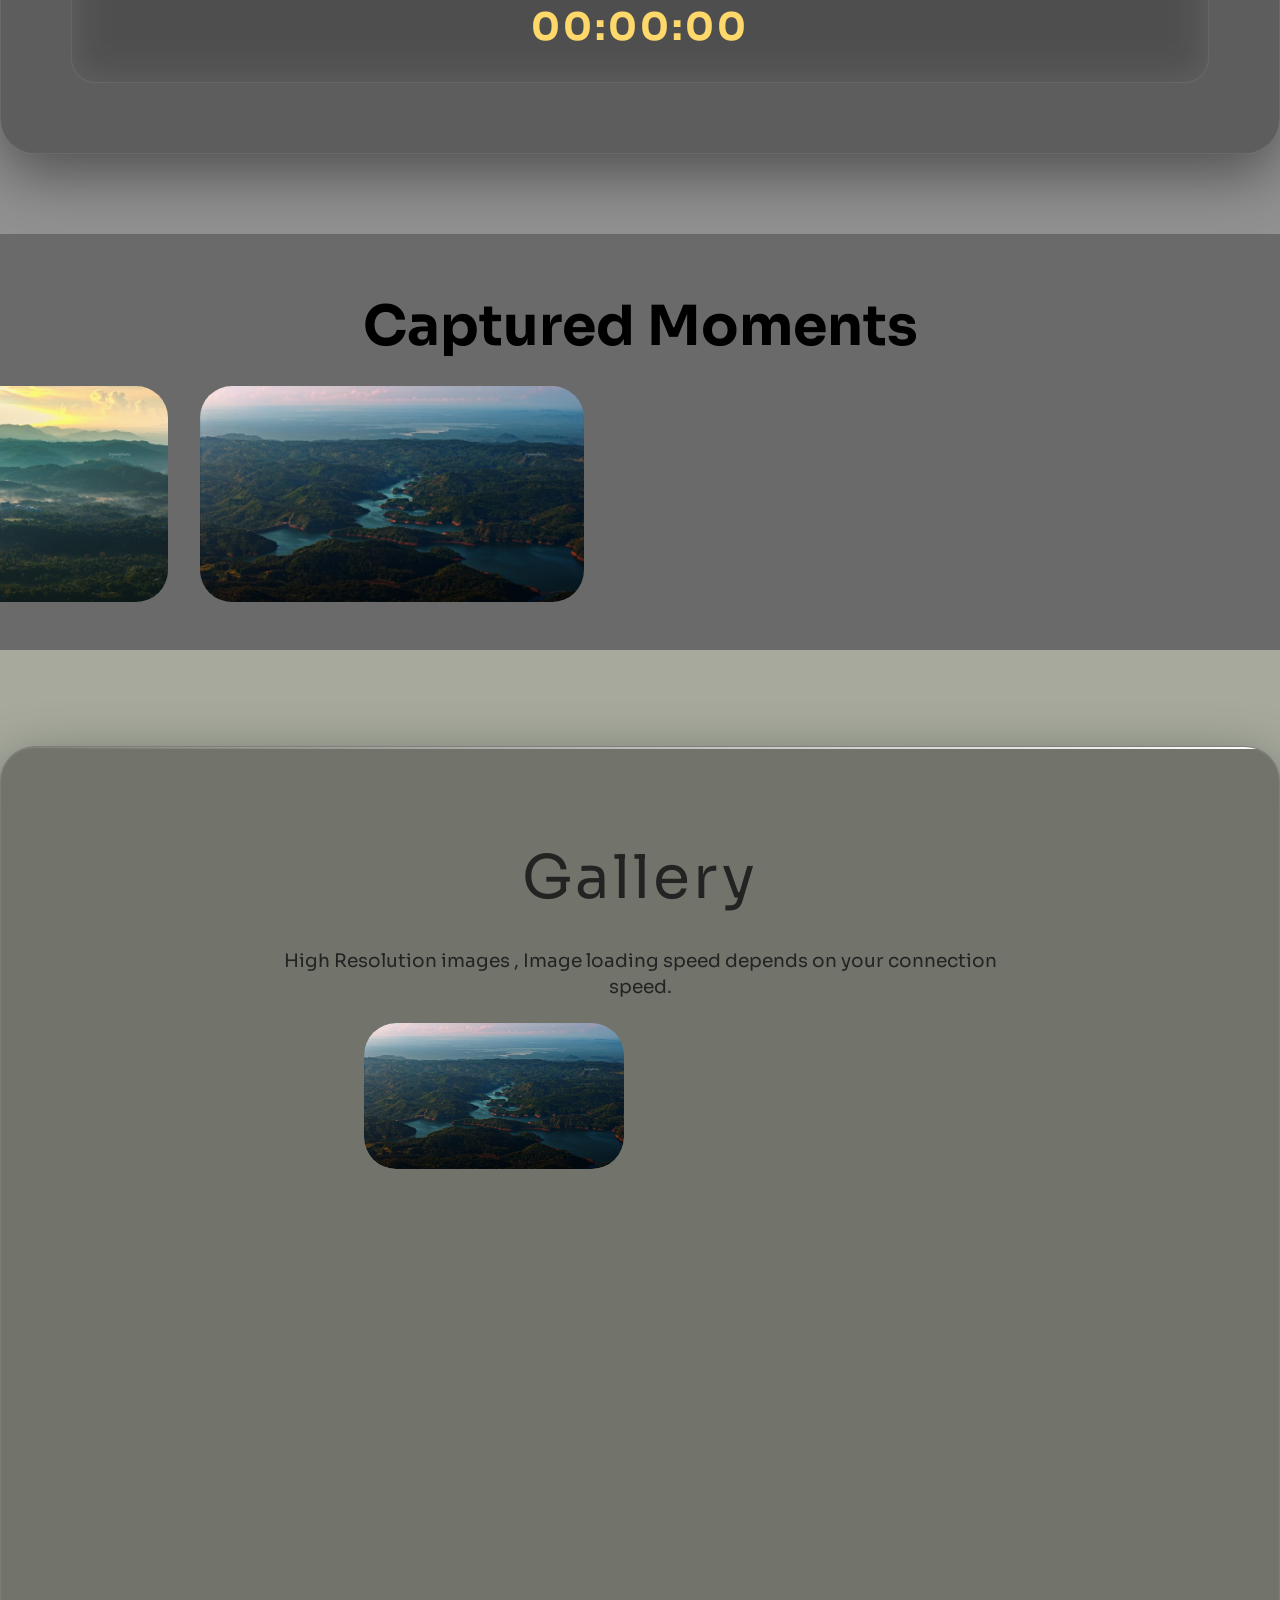
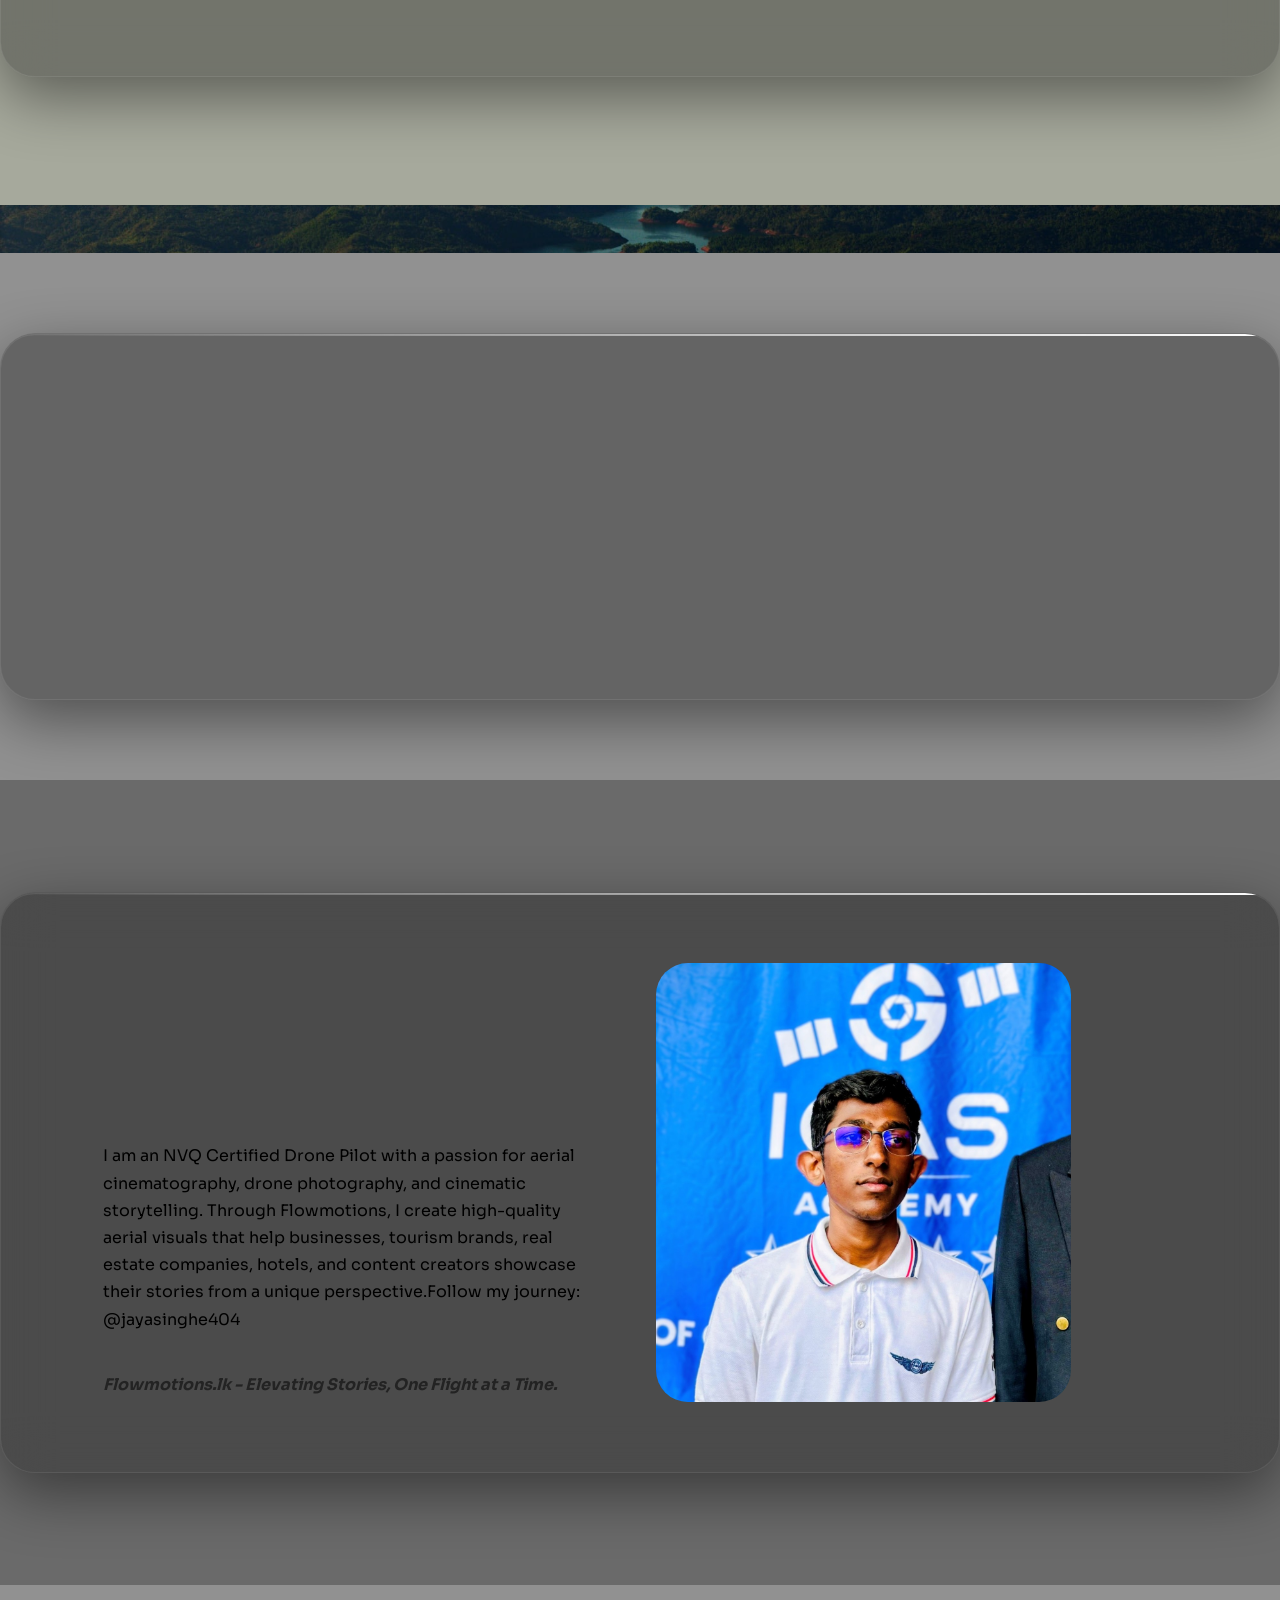
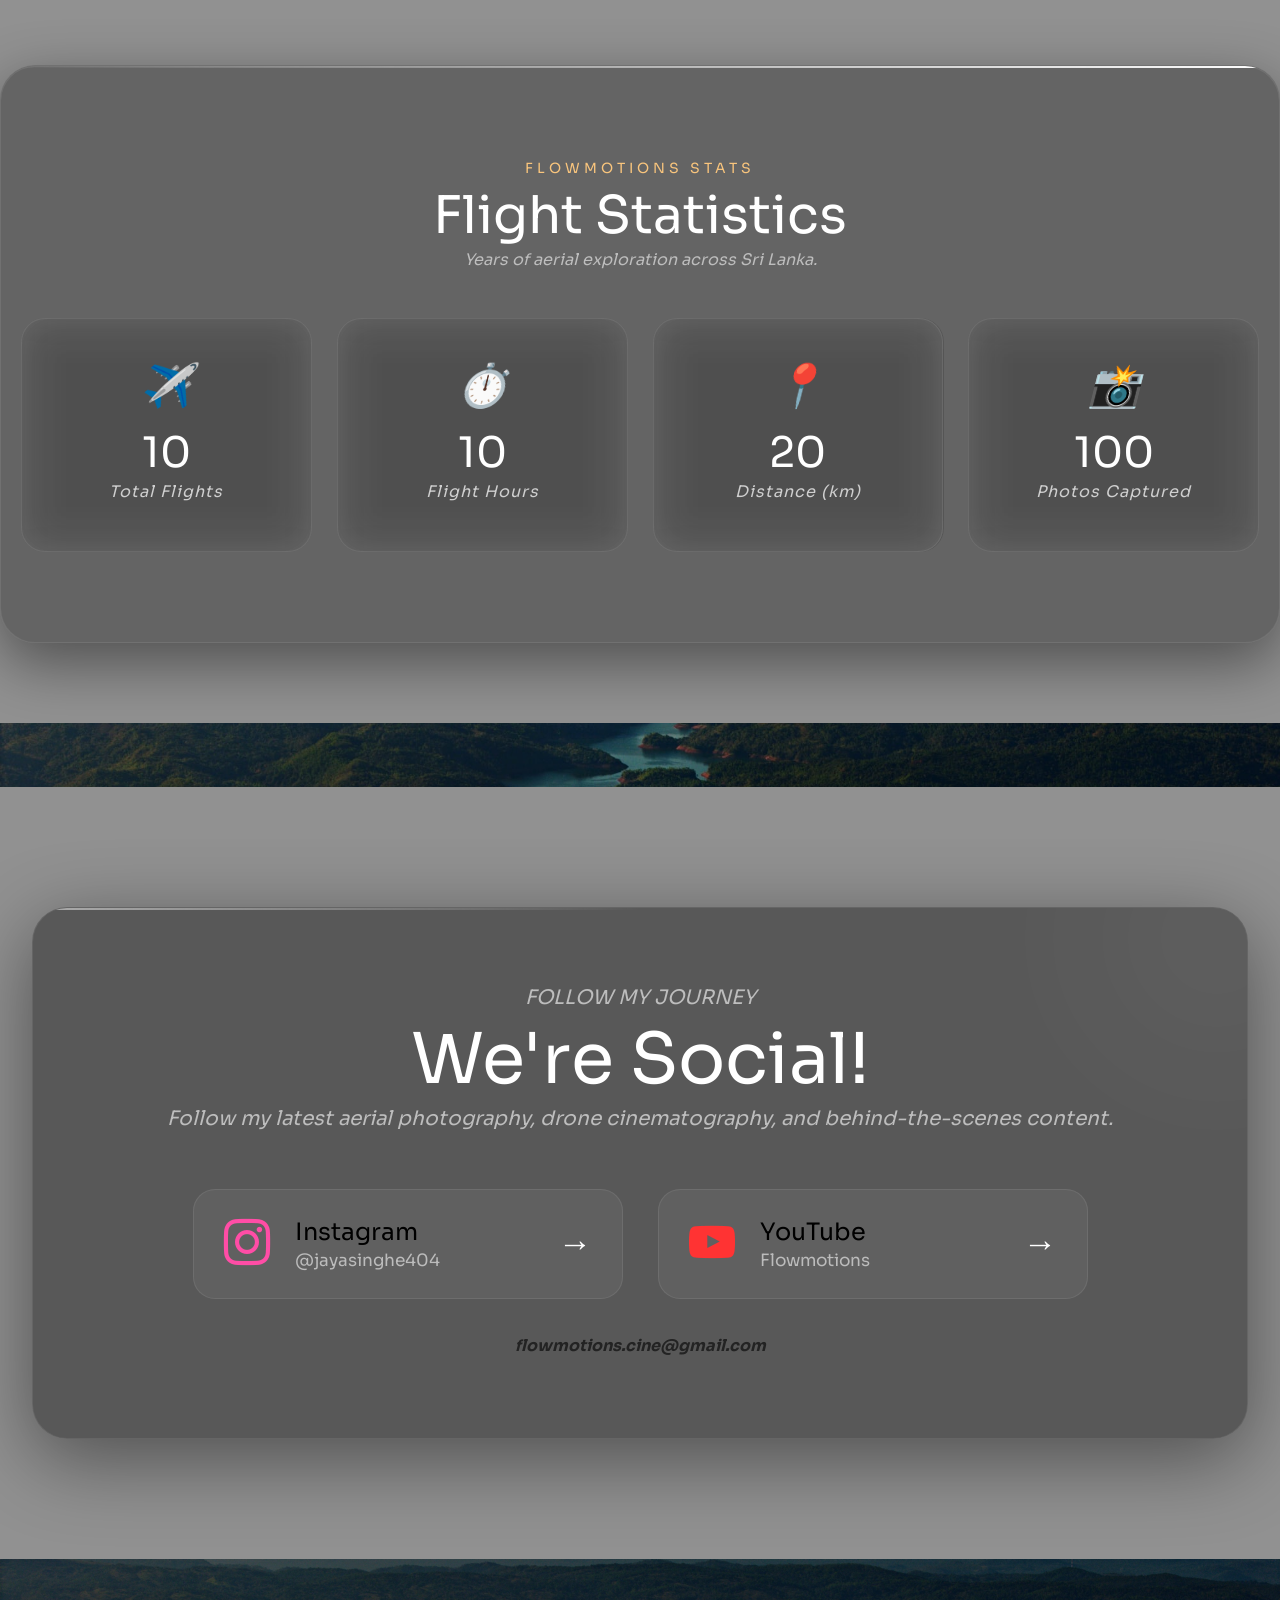
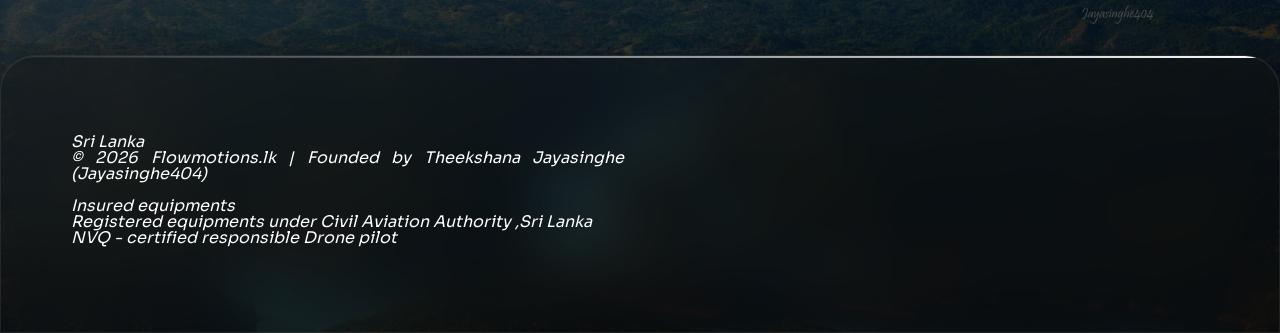
==== commit 715f4fe0: "Adjust fm-info-button position and dimensions Updated the positioning and size of the fm-info-button" ====
--- a/index.html
+++ b/index.html
@@ -1785,11 +1785,11 @@
 
 .fm-info-button {
     position: fixed;
-    right: 25px;
-    bottom: 25px;
-
-    width: 230px;
-    height: 70px;
+    right: 15vw;
+    bottom: 1vw;
+
+    width: 16vw;
+    height: 8vh;
 
     border-radius: 30%;
     border: 1px solid rgba(255,255,255,.25);
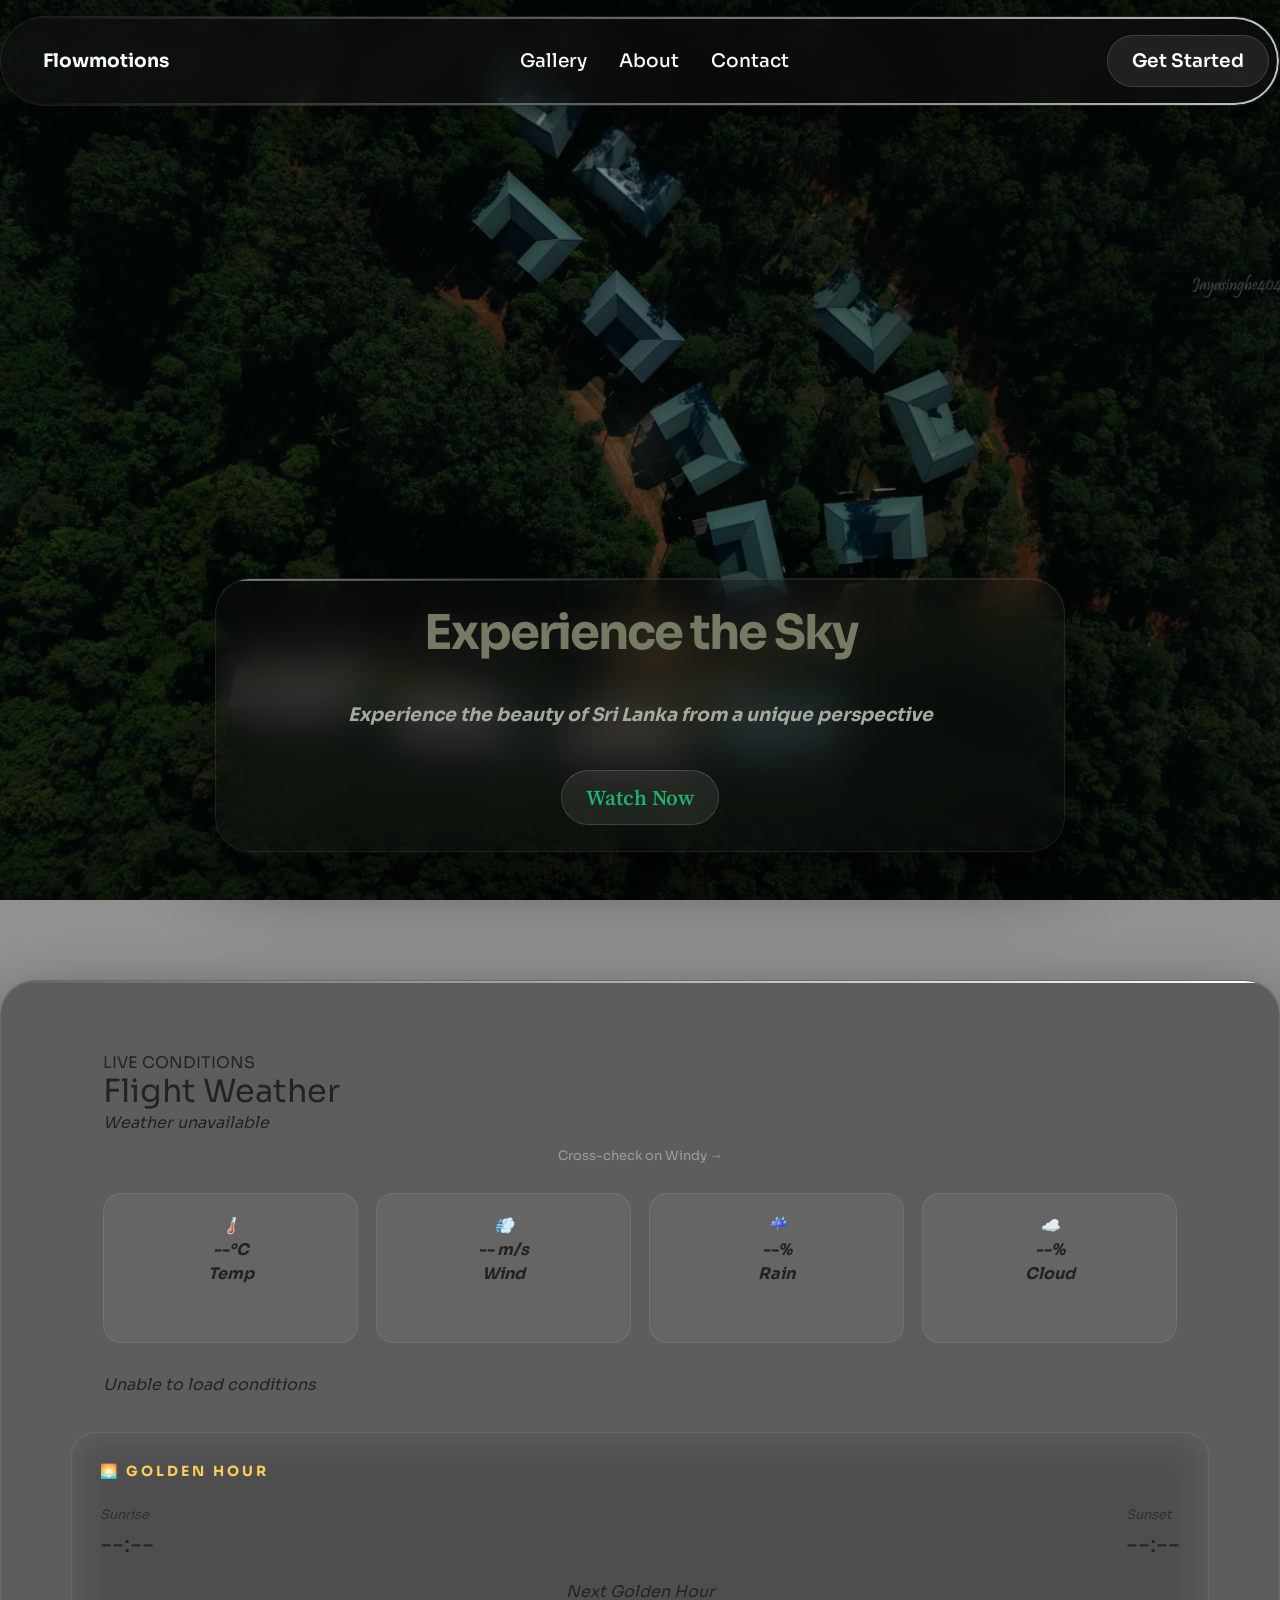
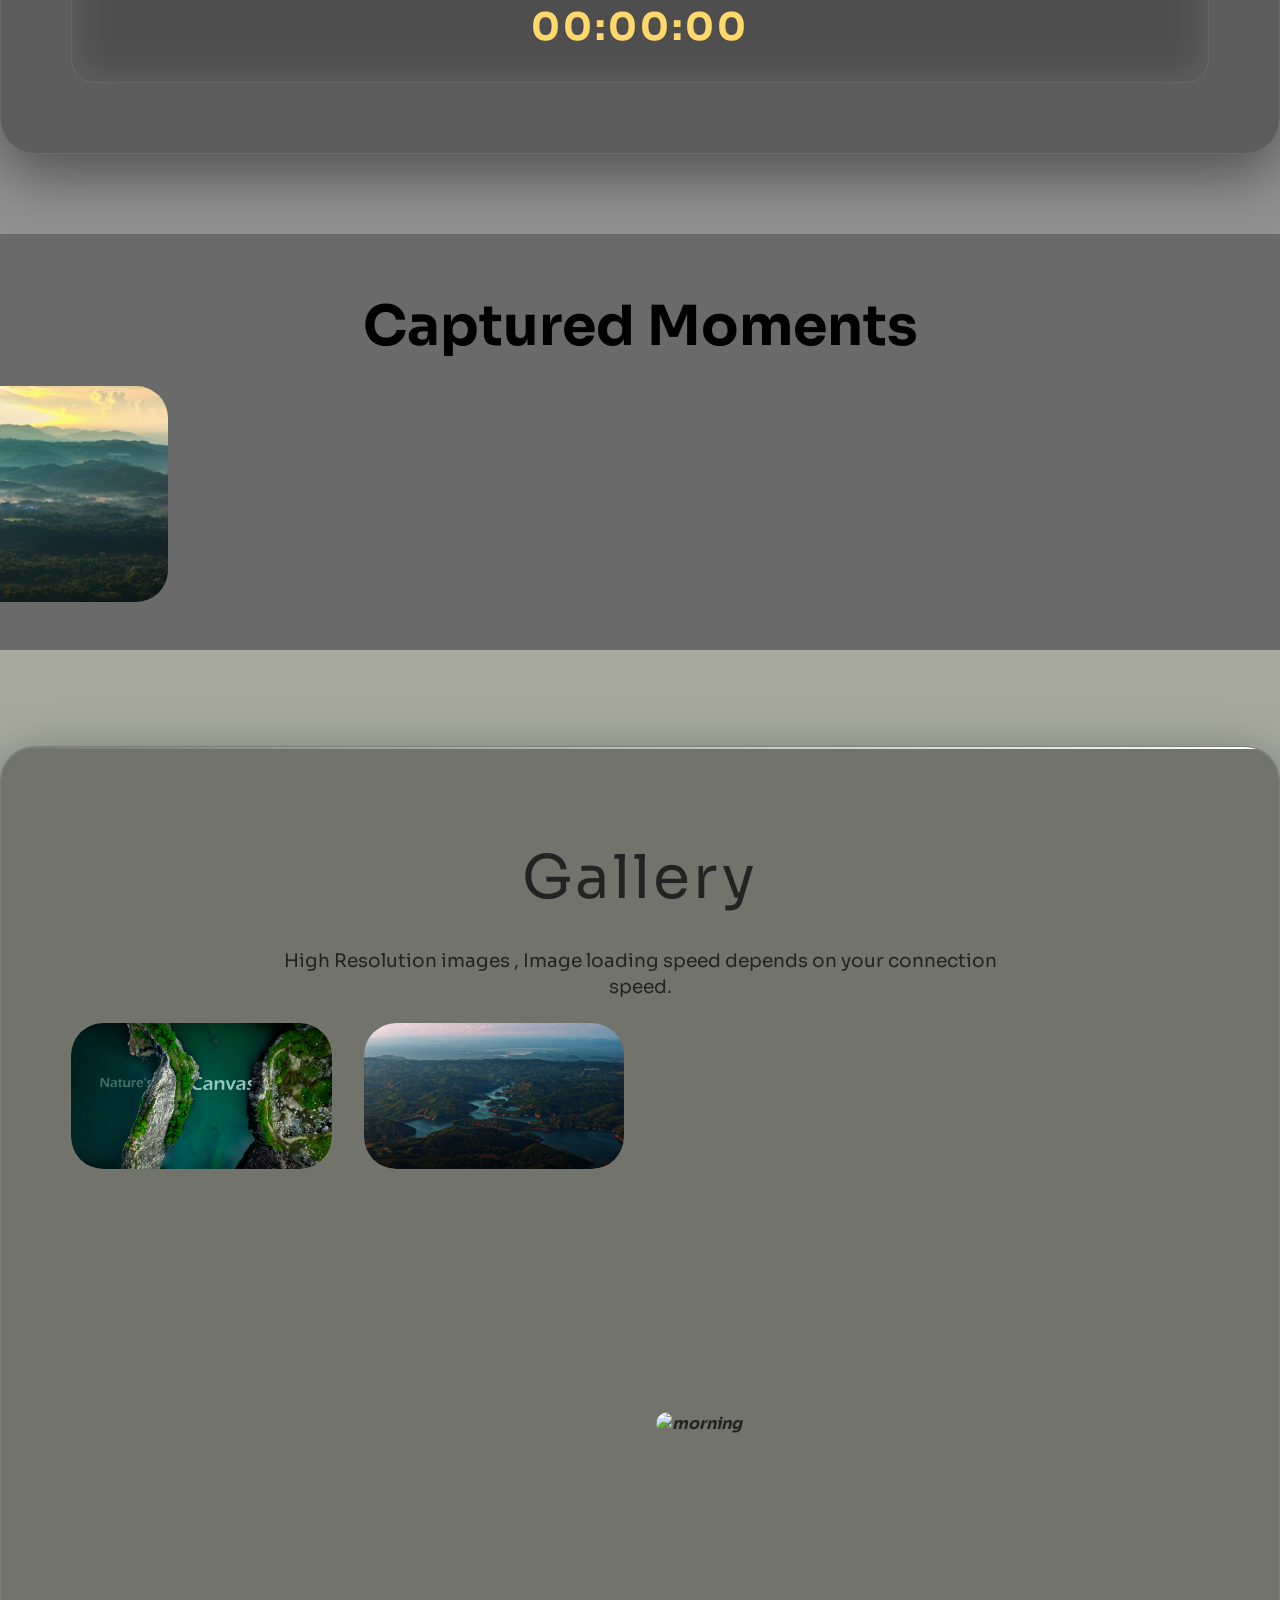
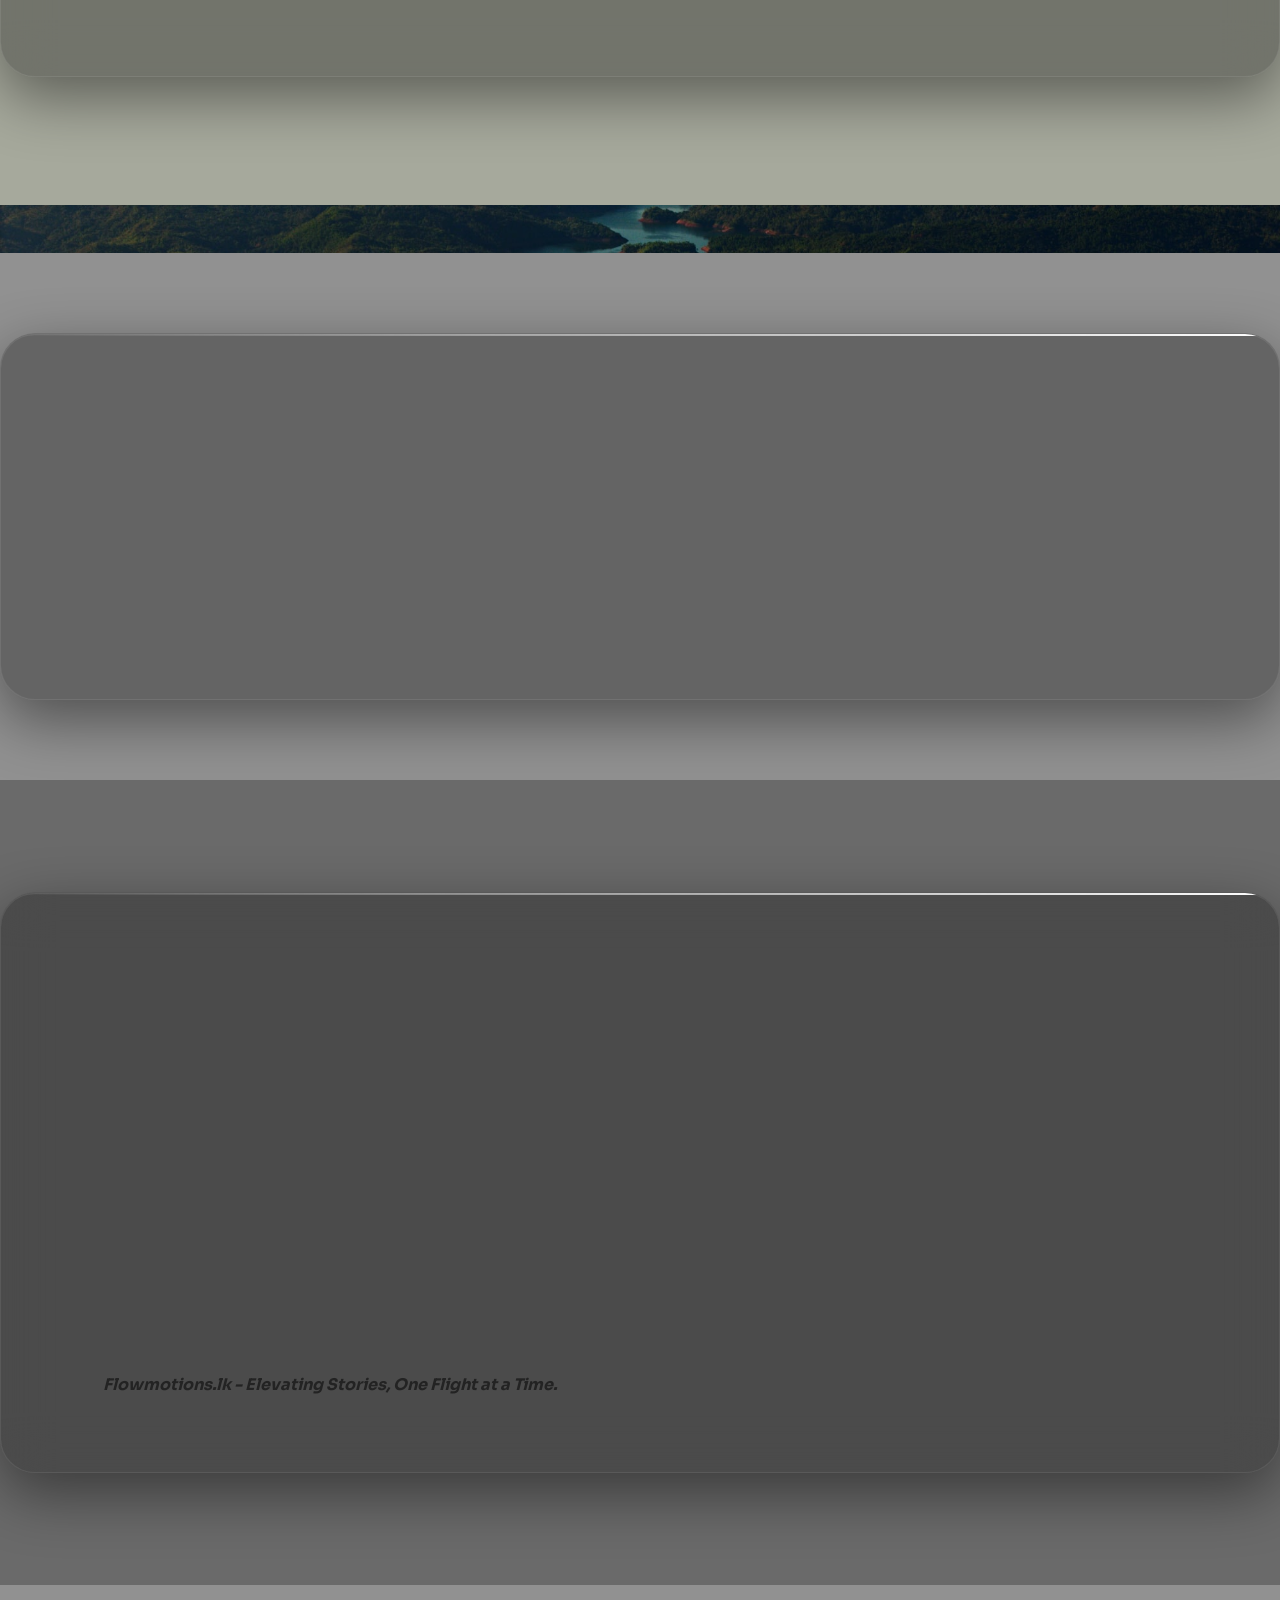
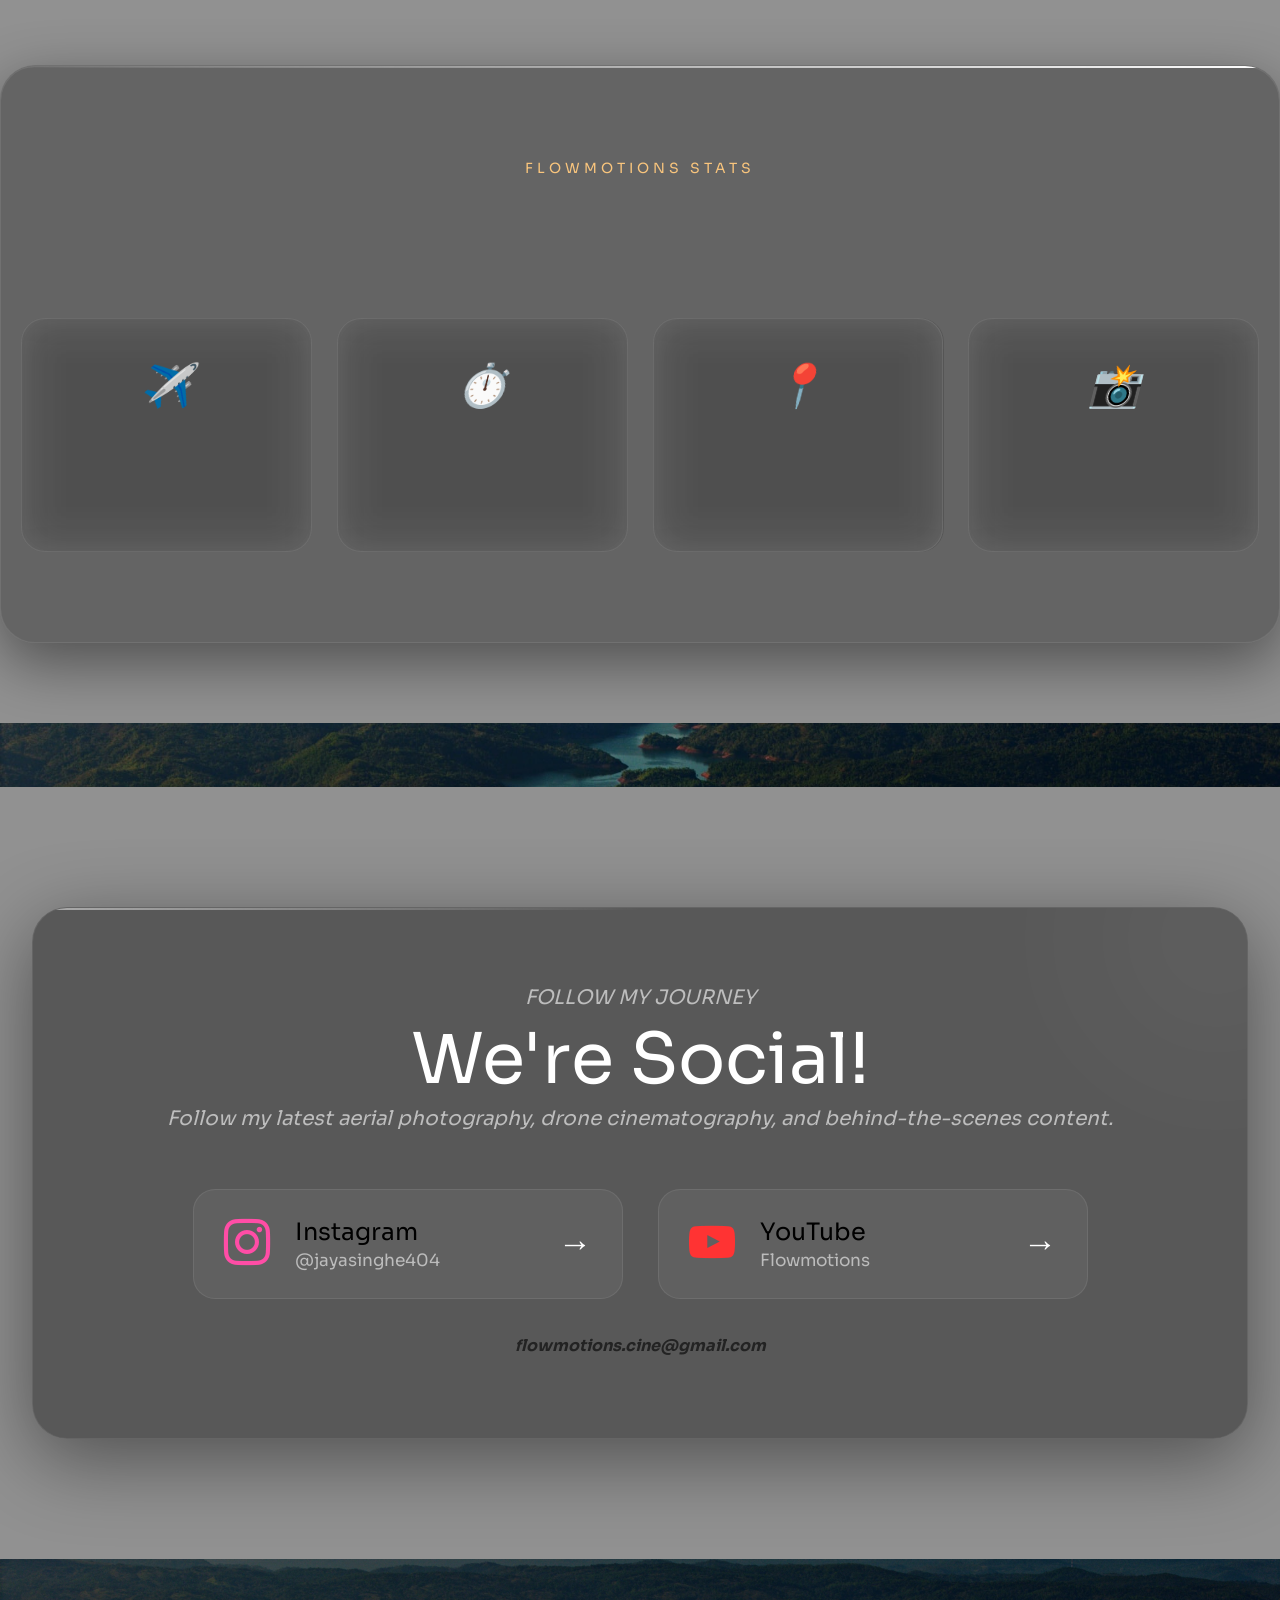
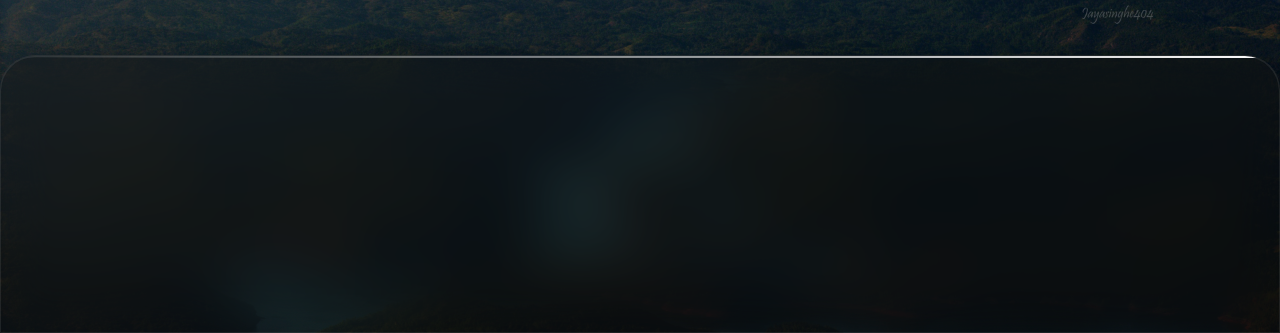
==== commit 5270f7a1: "Update image sources and JSON-LD metadata Updated image sources and metadata in the carousel section" ====
--- a/index.html
+++ b/index.html
@@ -21,9 +21,9 @@
 <noscript><link href="https://fonts.googleapis.com/css2?family=Source+Serif+4:wght@400;700&amp;display=swap&amp;display=swap" rel="stylesheet"/></noscript>
 <link as="style" href="assets/mobirise/css/mbr-additional.css?v=WQmqEn" rel="preload"/><link href="assets/mobirise/css/mbr-additional.css?v=WQmqEn" rel="stylesheet" type="text/css"/>
 <link href="https://fonts.googleapis.com/css2?family=Sora:wght@400;500;600;700;800&display=swap" rel="stylesheet">
+
 <script type="application/ld+json">
-
-   {
+{
   "@type": "Person",
   "@id": "https://flowmotions.lk/#person",
   "name": "Theekshana Jayasinghe",
@@ -37,6 +37,7 @@
   ]
 }
 </script>
+
 <style>
 
 /* ===== Sora — broad catch-all for every heading/subtitle pattern on the site ===== */
@@ -60,9 +61,6 @@
   font-family: 'Sora', sans-serif !important;
   font-style: normal !important;
 }
-
-
-
 
 
 html,
@@ -603,6 +601,7 @@
         #d2d2d2
     );
     background-size:400% auto;
+    background-clip:text;
     -webkit-background-clip:text;
     -webkit-text-fill-color:transparent;
     animation:gradient 6s linear infinite;
@@ -657,6 +656,7 @@
     background-size:250% 100%;
     -webkit-mask:linear-gradient(#fff 0 0) content-box,linear-gradient(#fff 0 0);
     -webkit-mask-composite:xor;
+    mask:linear-gradient(#fff 0 0) content-box,linear-gradient(#fff 0 0);
     mask-composite:exclude;
     animation:flowBorder 6s linear infinite;
     pointer-events:none;
@@ -752,6 +752,8 @@
 margin-bottom:15px;
 
 background:none;
+
+background-clip:unset;
 
 -webkit-background-clip:unset;
 
@@ -2244,14 +2246,14 @@
 </div>
 <div class="col-12 col-md-6 col-lg-3 item gallery-image">
 <div class="item-wrapper mb-3" data-bs-target="#vnwmRFEIcv-modal" data-bs-toggle="modal">
-<img loading="lazy" decoding="async" alt="morning" class="w-100" data-bs-slide-to="7" data-bs-target="#lb-vnwmRFEIcv" src="assets/images/sun00086400.webp"/>
+<img loading="lazy" decoding="async" alt="morning" class="w-100" data-bs-slide-to="7" data-bs-target="#lb-vnwmRFEIcv" src="assets/images/wind1.webp"/>
 <div class="icon-wrapper">
 <span class="mobi-mbri mobi-mbri-search mbr-iconfont mbr-iconfont-btn"></span>
 </div>
 </div>
 </div><div class="col-12 col-md-6 col-lg-3 item gallery-image">
 <div class="item-wrapper mb-3" data-bs-target="#vnwmRFEIcv-modal" data-bs-toggle="modal">
-<img loading="lazy" decoding="async" alt="morning" class="w-100" data-bs-slide-to="8" data-bs-target="#lb-vnwmRFEIcv" src="assets/images/col3-86400.webp"/>
+<img loading="lazy" decoding="async" alt="morning" class="w-100" data-bs-slide-to="8" data-bs-target="#lb-vnwmRFEIcv" src="assets/images/mnt22.webp"/>
 <div class="icon-wrapper">
 <span class="mobi-mbri mobi-mbri-search mbr-iconfont mbr-iconfont-btn"></span>
 </div>
@@ -2265,7 +2267,7 @@
 </div>
 </div><div class="col-12 col-md-6 col-lg-3 item gallery-image">
 <div class="item-wrapper mb-3" data-bs-target="#vnwmRFEIcv-modal" data-bs-toggle="modal">
-<img loading="lazy" decoding="async" alt="morning" class="w-100" data-bs-slide-to="10" data-bs-target="#lb-vnwmRFEIcv" src="assets/images/mount-layer-2.jpg"/>
+<img loading="lazy" decoding="async" alt="morning" class="w-100" data-bs-slide-to="10" data-bs-target="#lb-vnwmRFEIcv" src="assets/images/mount-layer-2.webp"/>
 <div class="icon-wrapper">
 <span class="mobi-mbri mobi-mbri-search mbr-iconfont mbr-iconfont-btn"></span>
 </div>
@@ -2286,36 +2288,36 @@
 <div class="carousel slide carousel-fade" data-bs-interval="5000" data-bs-pause="false" id="lb-vnwmRFEIcv">
 <div class="carousel-inner">
 <div class="carousel-item active">
-<img loading="lazy" decoding="async" alt="Mobirise Website Builder" class="d-block w-100" src="assets/images/timeline-1.webp"/>
+<img loading="lazy" decoding="async" alt="High res Image" class="d-block w-100" src="assets/images/timeline-1.webp"/>
 </div>
 <div class="carousel-item">
-<img loading="lazy" decoding="async" alt="Mobirise Website Builder" class="d-block w-100" src="assets/images/lakes.webp"/>
+<img loading="lazy" decoding="async" alt="High res Image" class="d-block w-100" src="assets/images/lakes.webp"/>
 </div>
 <div class="carousel-item">
-<img loading="lazy" decoding="async" alt="Mobirise Website Builder" class="d-block w-100" src="assets/images/sky-2.webp"/>
+<img loading="lazy" decoding="async" alt="High res Image" class="d-block w-100" src="assets/images/sky-2.webp"/>
 </div>
 <div class="carousel-item">
-<img loading="lazy" decoding="async" alt="Mobirise Website Builder" class="d-block w-100" src="assets/images/photo-album-1.webp"/>
+<img loading="lazy" decoding="async" alt="High res Image" class="d-block w-100" src="assets/images/photo-album-1.webp"/>
 </div>
 <div class="carousel-item">
-<img loading="lazy" decoding="async" alt="Mobirise Website Builder" class="d-block w-100" src="assets/images/lake.webp"/>
+<img loading="lazy" decoding="async" alt="High res Image" class="d-block w-100" src="assets/images/lake.webp"/>
 </div>
 <div class="carousel-item">
-<img loading="lazy" decoding="async" alt="Mobirise Website Builder" class="d-block w-100" src="assets/images/mount-layer.webp"/>
+<img loading="lazy" decoding="async" alt="High res Image" class="d-block w-100" src="assets/images/mount-layer.webp"/>
 </div>
 <div class="carousel-item">
-<img loading="lazy" decoding="async" alt="Mobirise Website Builder" class="d-block w-100" src="assets/images/sunset00086400.webp"/>
+<img loading="lazy" decoding="async" alt="High res Image" class="d-block w-100" src="assets/images/sunset00086400.webp"/>
 </div>
 <div class="carousel-item">
-<img loading="lazy" decoding="async" alt="Mobirise Website Builder" class="d-block w-100" src="assets/images/sun00086400.webp"/>
+<img loading="lazy" decoding="async" alt="High res Image" class="d-block w-100" src="assets/images/wind1.webp"/>
 </div><div class="carousel-item">
-<img loading="lazy" decoding="async" alt="Mobirise Website Builder" class="d-block w-100" src="assets/images/col3-86400.webp"/>
+<img loading="lazy" decoding="async" alt="High res Image" class="d-block w-100" src="assets/images/mnt22.webp"/>
 </div><div class="carousel-item">
-<img loading="lazy" decoding="async" alt="Mobirise Website Builder" class="d-block w-100" src="assets/images/road-bird.webp"/>
+<img loading="lazy" decoding="async" alt="High res Image" class="d-block w-100" src="assets/images/road-bird.webp"/>
 </div><div class="carousel-item">
-<img loading="lazy" decoding="async" alt="Mobirise Website Builder" class="d-block w-100" src="assets/images/mount-layer-2.jpg"/>
+<img loading="lazy" decoding="async" alt="High res Image" class="d-block w-100" src="assets/images/mount-layer-2.webp"/>
 </div><div class="carousel-item">
-<img loading="lazy" decoding="async" alt="Mobirise Website Builder" class="d-block w-100" src="assets/images/bird-eye.webp"/>
+<img loading="lazy" decoding="async" alt="High res Image" class="d-block w-100" src="assets/images/bird-eye.webp"/>
 </div>
 </div>
 <ol class="carousel-indicators">
@@ -3074,15 +3076,15 @@
         },
 
         {
-            title: "Morning",
-            description: "Morning aerial view captured over the landscape.",
-            meta: ["🚁 DJI Air 3S", "☀️ Morning","📍Sooriyakanda-Sri Lanka"]
+            title: "Ambewela wind mills",
+            description: "Aerial view of wind mills nestled in the hills of Ambewela.",
+            meta: ["🚁 DJI Air 3S", "☀️ Morning","📍Ambewela-Sri Lanka"]
         },
 
         {
-            title: "Thunderstorm Outfllow",
-            description: "Natural weather incident.",
-            meta: ["🚁 DJI Air 3S", "📷 Aerial","📍Homagama-Sri Lanka"]
+            title: "Mountain Layers",
+            description: "Natural formations shaped by time and weather.",
+            meta: ["🚁 DJI Air 3S", "📷 Aerial","📍Belihuloya-Sri Lanka"]
         },
 
         {
